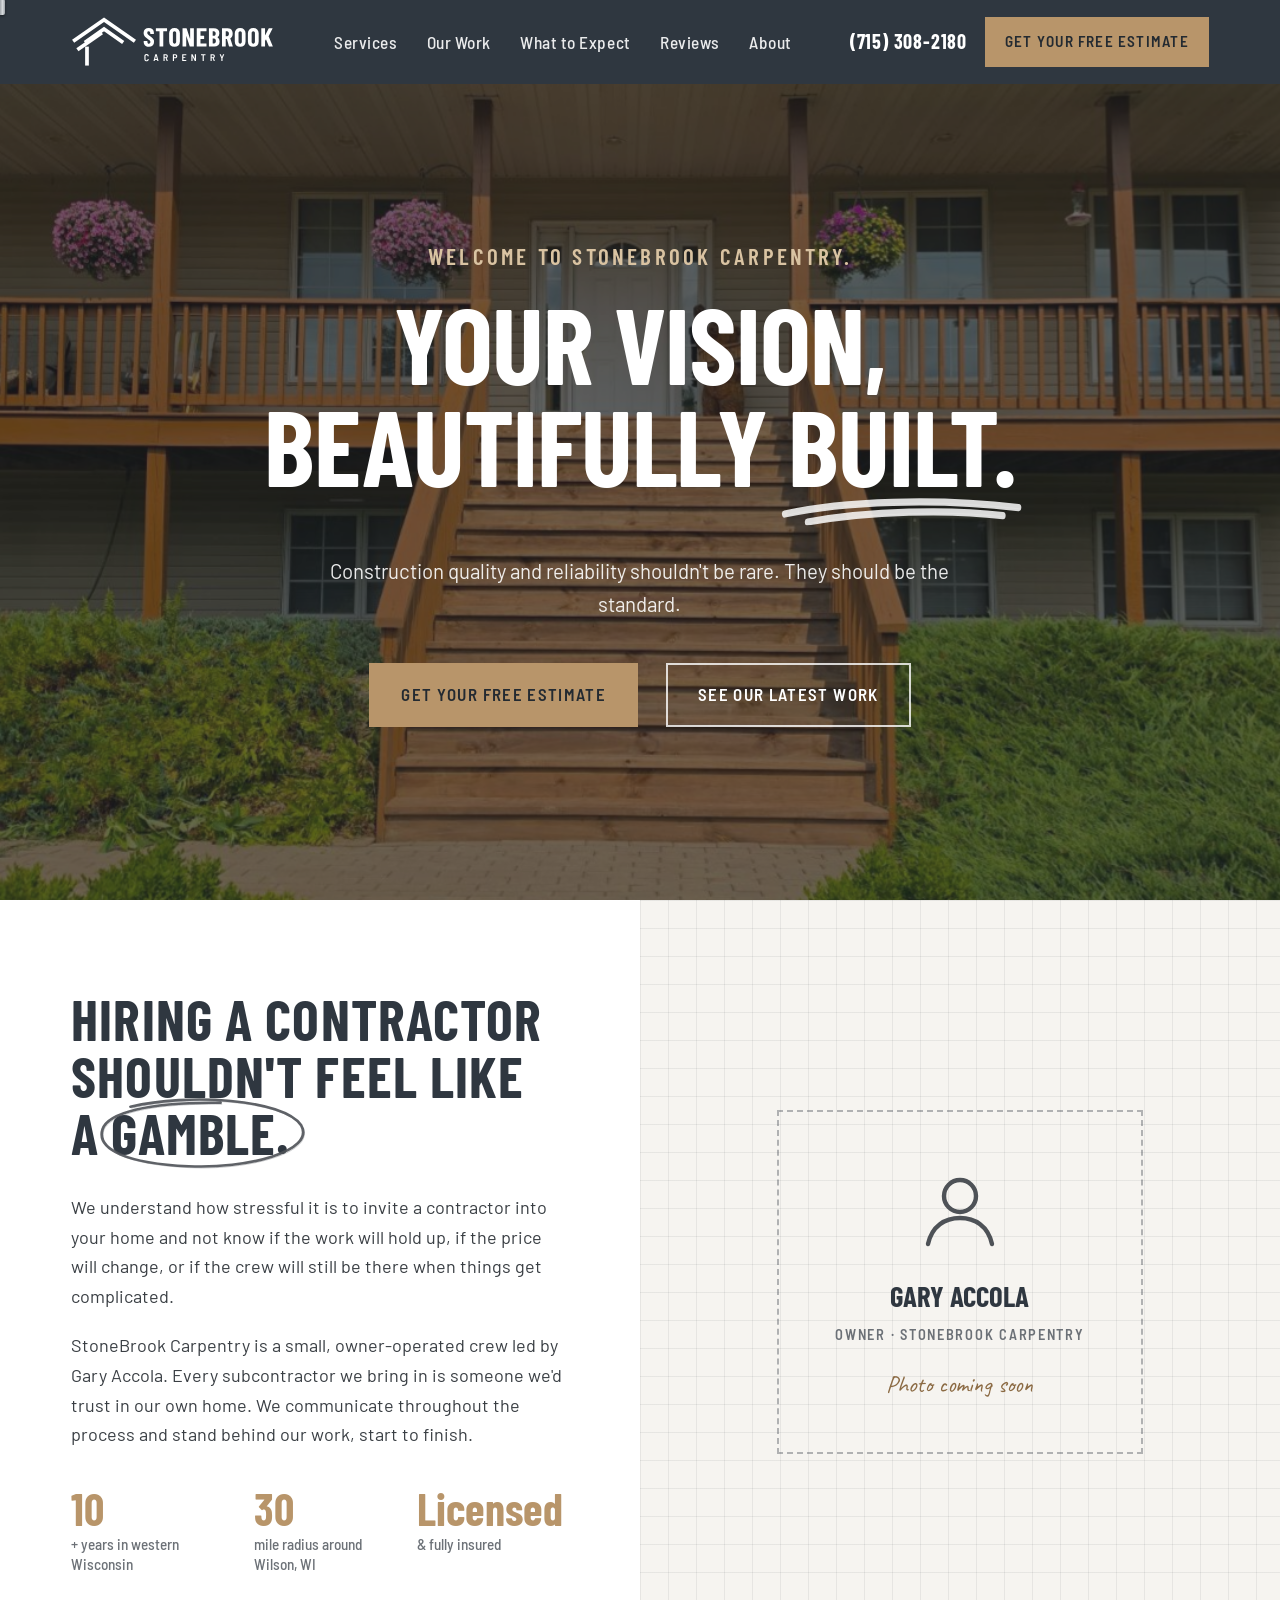
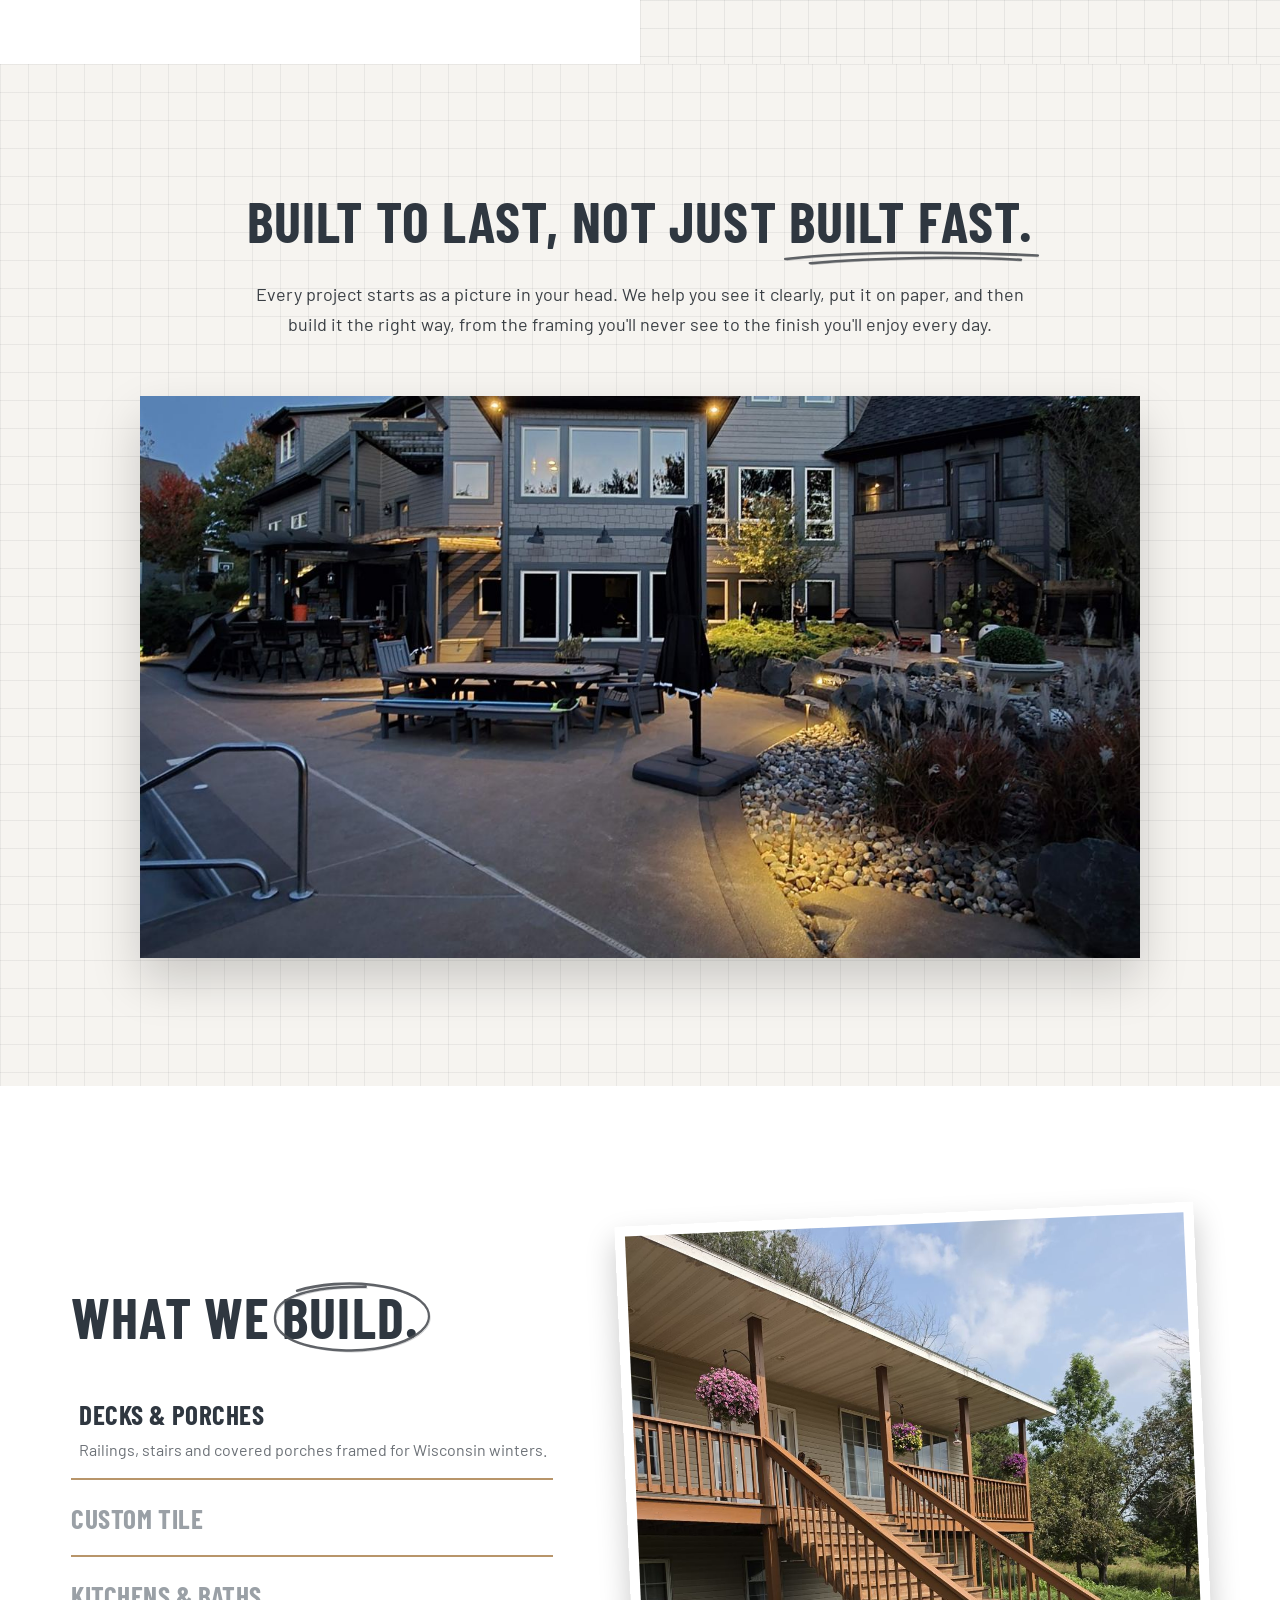
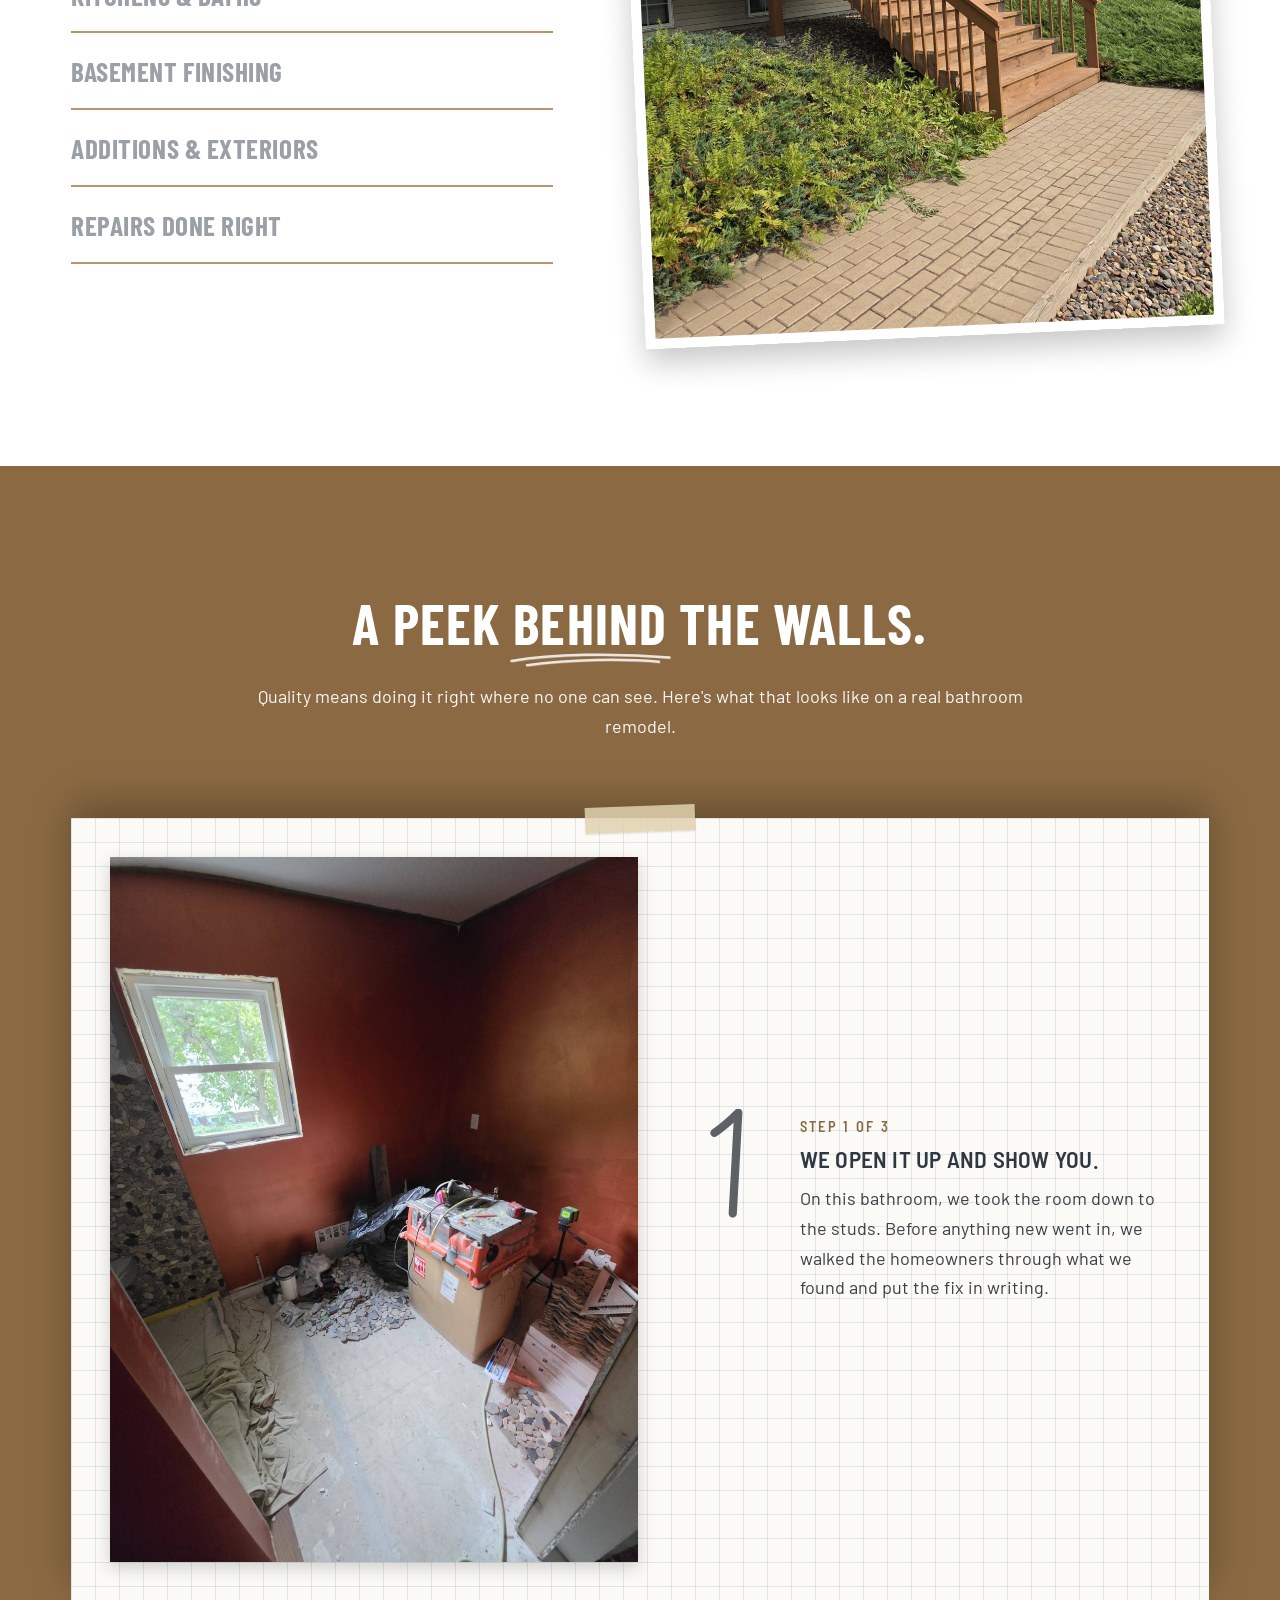
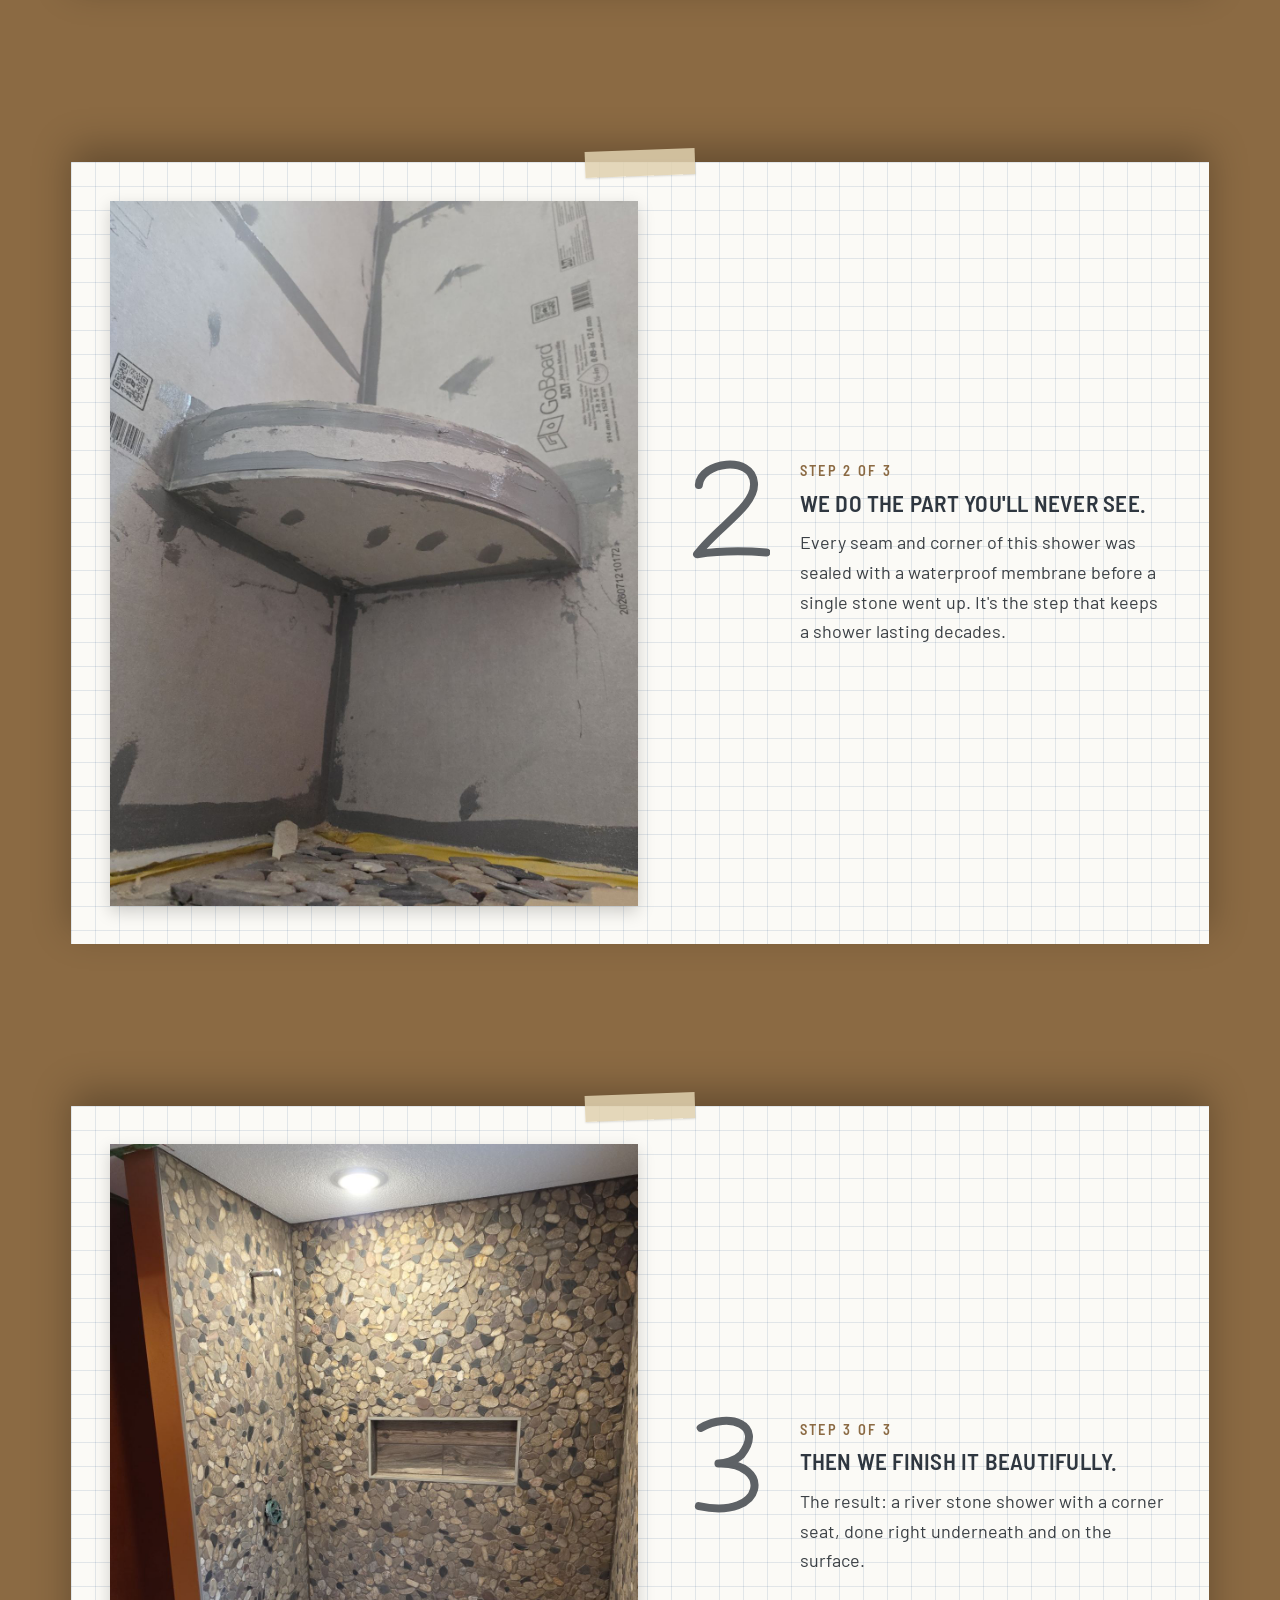
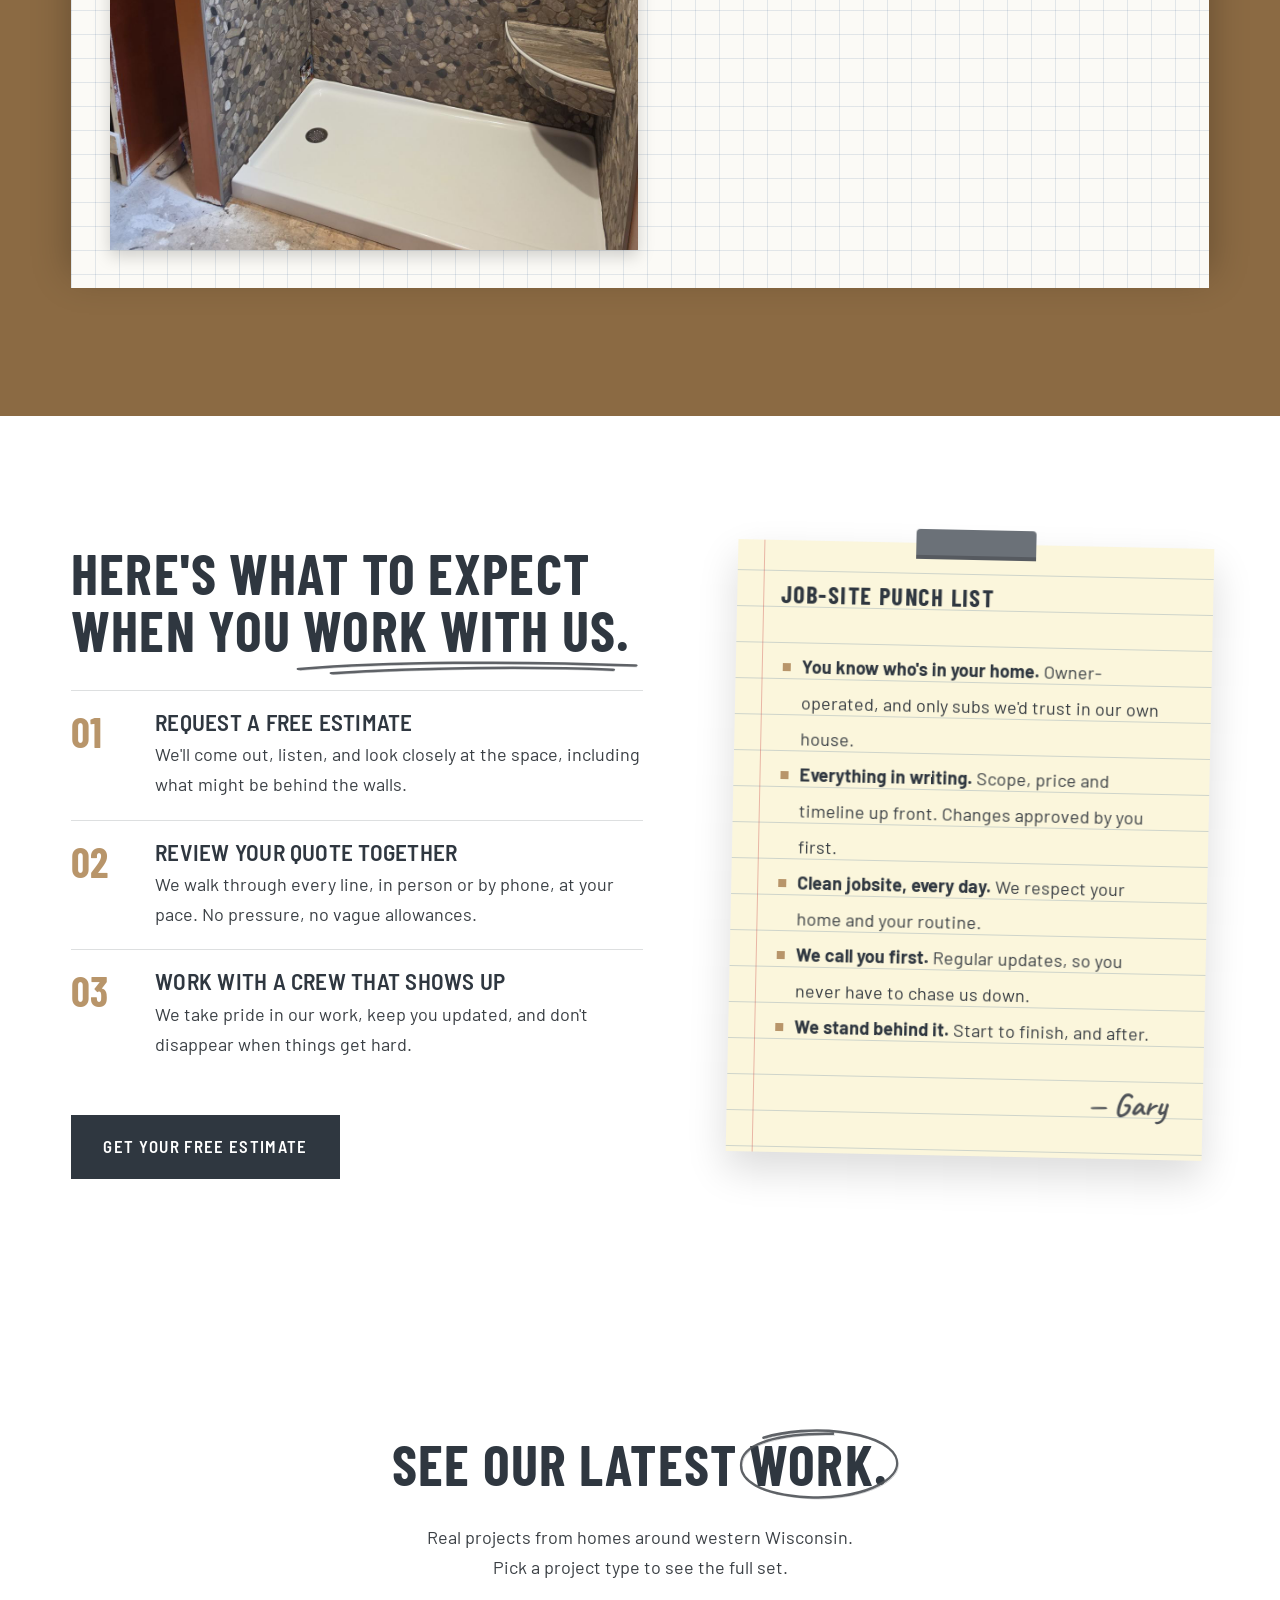
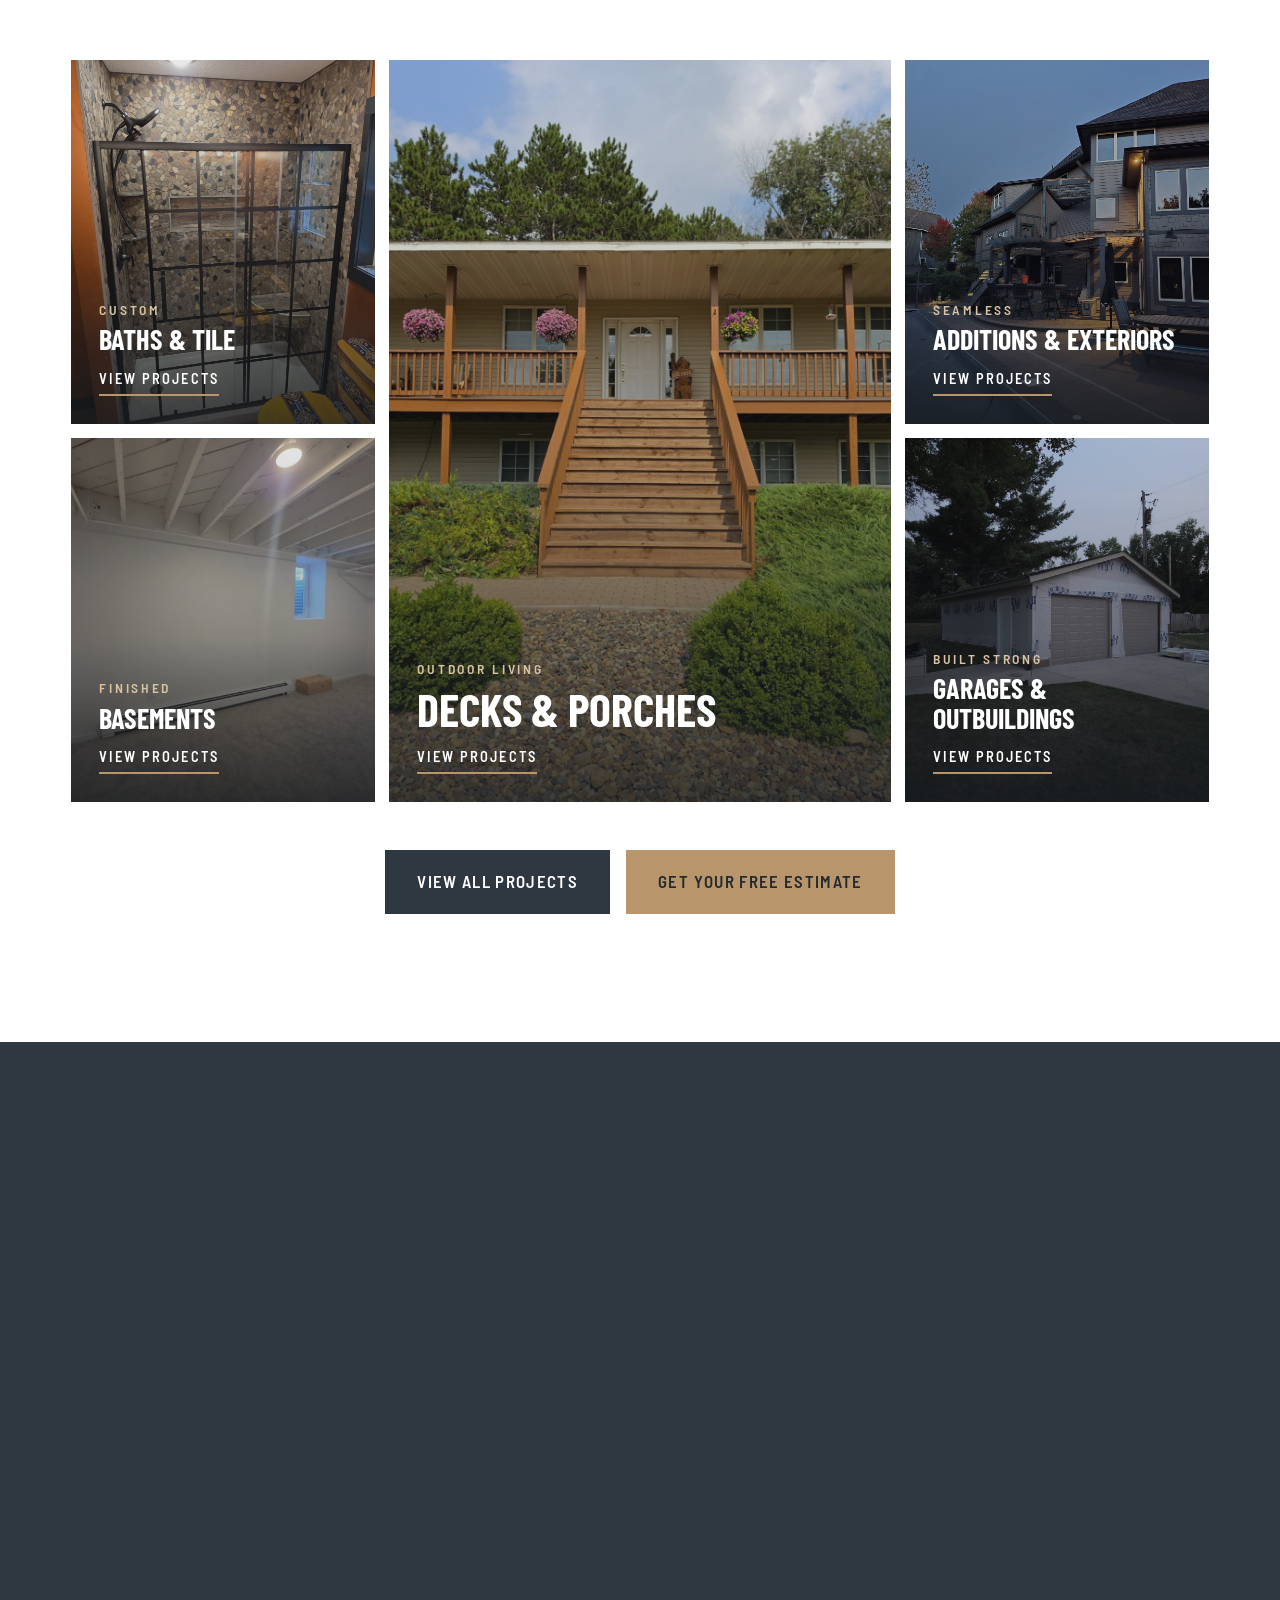
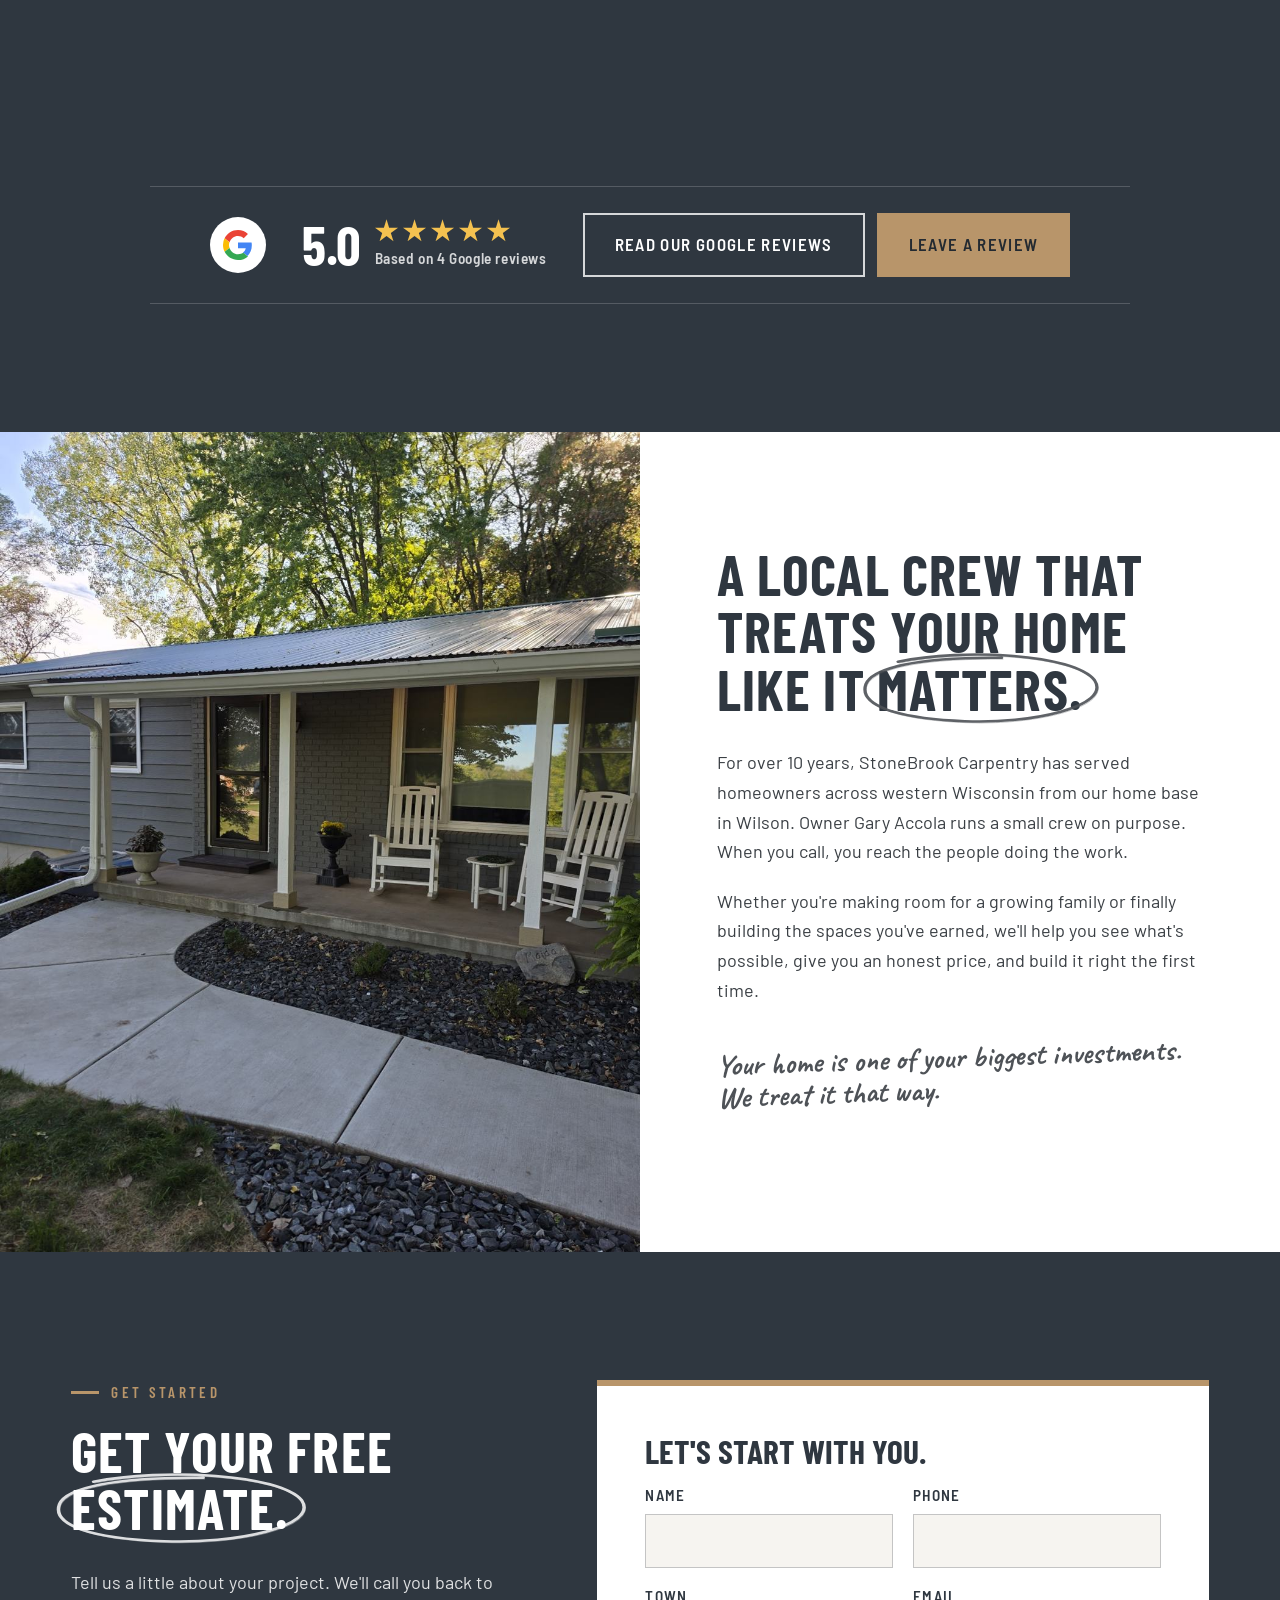
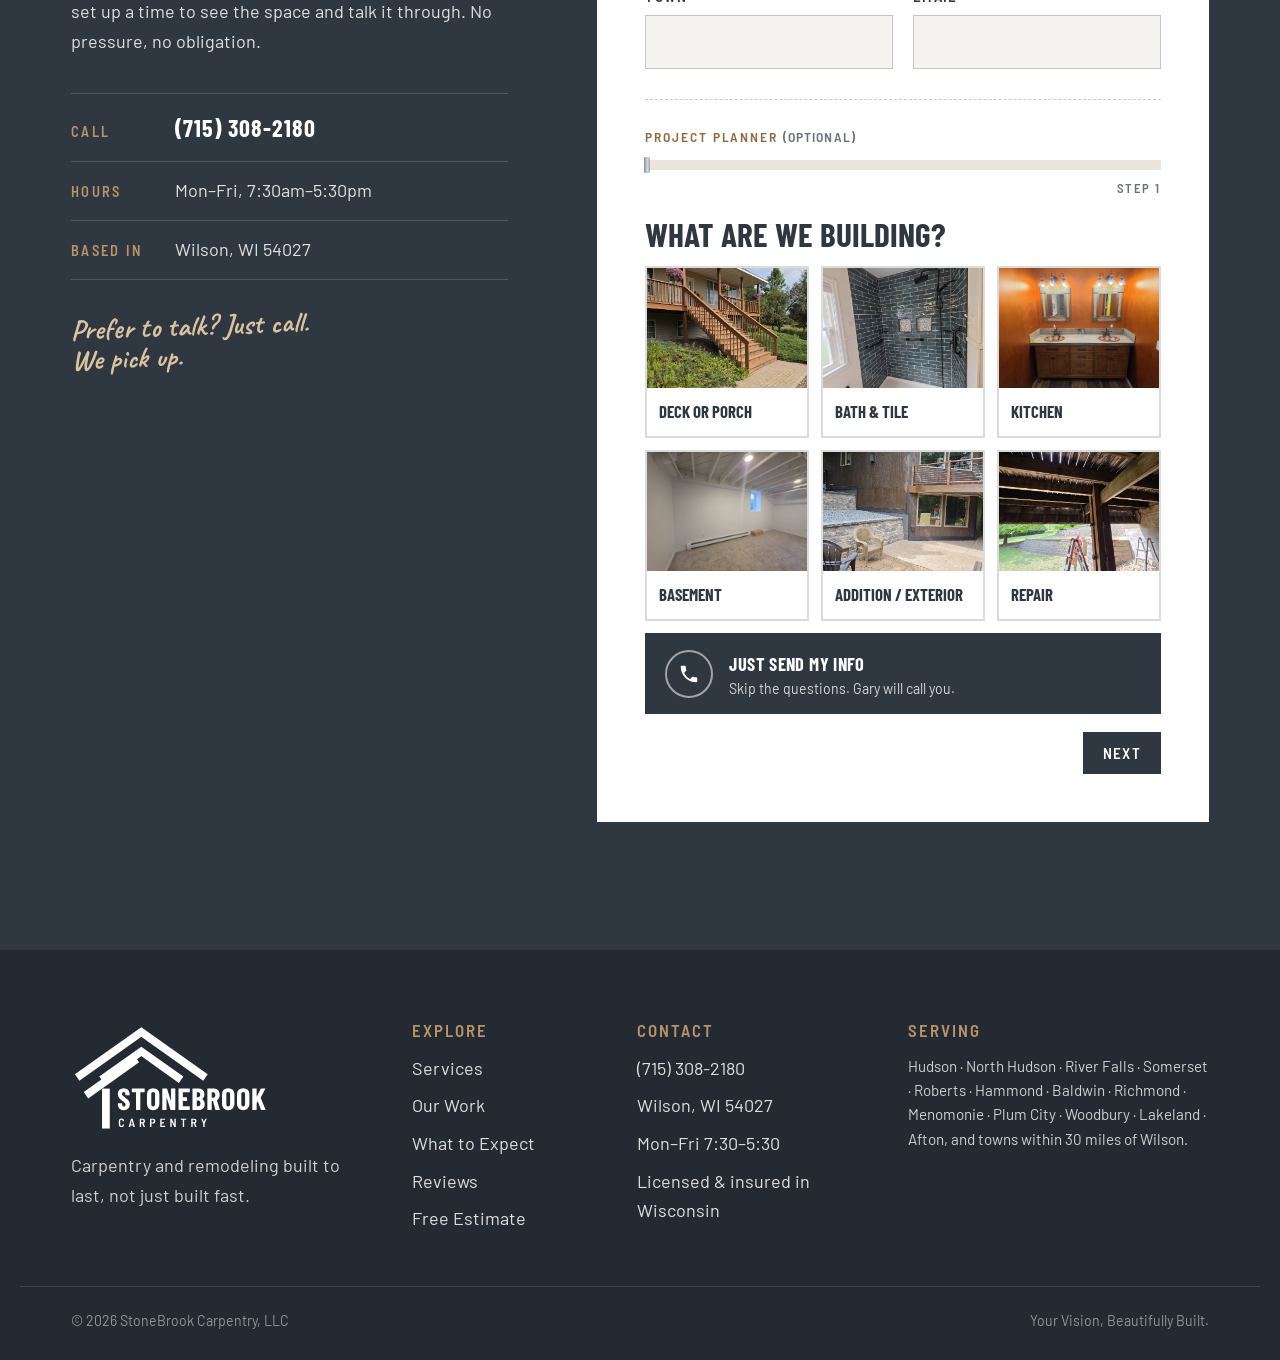
==== index.html @ f2e1a488 "Designed 1200x630 share card matching the hero; shorter share titles and full preview tags Co-Author" ====
<!DOCTYPE html>
<html lang="en">
<head>
<meta charset="UTF-8">
<meta name="viewport" content="width=device-width, initial-scale=1.0">
<title>StoneBrook Carpentry — Carpentry &amp; Remodeling | Wilson &amp; Hudson, WI</title>
<meta name="description" content="StoneBrook Carpentry is a small, owner-operated carpentry and remodeling crew in Wilson, WI, serving Hudson and western Wisconsin for over 10 years. Decks, porches, custom tile, basements, kitchens and baths, built to last, not just built fast.">
<meta property="og:title" content="StoneBrook Carpentry | Decks, Porches &amp; Remodeling">
<meta property="og:description" content="Carpentry and remodeling built to last, not just built fast. Owner-operated, serving western Wisconsin for 10+ years.">
<meta property="og:type" content="website">
<meta property="og:image" content="https://brilliantimpact-media.github.io/stonebrook-carpentry-website/assets/img/share-card.jpg">
<meta property="og:image:width" content="1200">
<meta property="og:image:height" content="630">
<meta property="og:image:alt" content="StoneBrook Carpentry: Your Vision, Beautifully Built.">
<meta property="og:url" content="https://brilliantimpact-media.github.io/stonebrook-carpentry-website/">
<meta name="twitter:card" content="summary_large_image">
<meta name="twitter:title" content="StoneBrook Carpentry | Decks, Porches &amp; Remodeling">
<meta name="twitter:image" content="https://brilliantimpact-media.github.io/stonebrook-carpentry-website/assets/img/share-card.jpg">
<link rel="icon" href="assets/img/logo-mark.svg" type="image/svg+xml">
<link rel="preconnect" href="https://fonts.googleapis.com">
<link rel="preconnect" href="https://fonts.gstatic.com" crossorigin>
<link href="https://fonts.googleapis.com/css2?family=Barlow+Condensed:wght@600;700&family=Barlow+Semi+Condensed:wght@500;600&family=Barlow:ital,wght@0,400;0,500;0,600;1,400&family=Caveat:wght@600;700&display=swap" rel="stylesheet">
<link rel="stylesheet" href="assets/css/main.css?v=202610152230">
<script>
  // Only hide animated elements when JS is running and motion is wanted.
  if (!matchMedia('(prefers-reduced-motion: reduce)').matches) {
    document.documentElement.classList.add('js');
  }
</script>
<script type="application/ld+json">
{
  "@context": "https://schema.org",
  "@type": "HomeAndConstructionBusiness",
  "name": "StoneBrook Carpentry, LLC",
  "slogan": "Your Vision, Beautifully Built",
  "description": "Carpentry and remodeling built to last, not just built fast. A small, owner-operated crew serving homeowners across western Wisconsin.",
  "founder": { "@type": "Person", "name": "Gary Accola" },
  "telephone": "+1-715-308-2180",
  "address": { "@type": "PostalAddress", "addressLocality": "Wilson", "addressRegion": "WI", "postalCode": "54027", "addressCountry": "US" },
  "areaServed": ["Hudson, WI", "North Hudson, WI", "River Falls, WI", "Somerset, WI", "Roberts, WI", "Hammond, WI", "Baldwin, WI", "Richmond, WI", "Menomonie, WI", "Plum City, WI", "Lakeland, MN", "Afton, MN", "Woodbury, MN"],
  "openingHoursSpecification": [
    { "@type": "OpeningHoursSpecification", "dayOfWeek": ["Monday","Tuesday","Wednesday","Thursday","Friday"], "opens": "07:30", "closes": "17:30" }
  ],
  "image": "assets/img/hero-porch-front.jpg"
}
</script>
</head>
<body>

<a class="skip" href="#main">Skip to content</a>

<!-- Tape-measure scroll progress: the blade pulls out across the top as you scroll -->
<div class="tape" aria-hidden="true"><div class="tape-blade"><span class="tape-hook"></span></div></div>

<!-- Reusable pencil marks. Paths use pathLength="1" so the draw-on animation works at any size. -->
<svg width="0" height="0" style="position:absolute" aria-hidden="true">
  <defs>
    <symbol id="p-circle" viewBox="0 0 200 80" preserveAspectRatio="none">
      <path pathLength="1" d="M34 13 C 88 -1, 176 5, 193 32 C 207 59, 141 77, 88 74 C 31 71, 2 57, 8 36 C 13 20, 48 8, 118 9"/>
    </symbol>
    <symbol id="p-underline" viewBox="0 0 200 20" preserveAspectRatio="none">
      <path pathLength="1" d="M3 13 C 52 5, 128 3, 197 9 M22 18 C 74 11, 140 10, 184 14"/>
    </symbol>
    <symbol id="p-one" viewBox="0 0 70 120"><path pathLength="1" d="M18 26 C 30 18, 38 10, 44 4 C 42 40, 40 80, 38 114"/></symbol>
    <symbol id="p-two" viewBox="0 0 90 120"><path pathLength="1" d="M10 34 C 12 8, 70 0, 72 32 C 74 58, 30 82, 8 112 C 34 108, 60 108, 86 110"/></symbol>
    <symbol id="p-three" viewBox="0 0 90 120"><path pathLength="1" d="M12 16 C 44 -2, 84 12, 58 46 C 50 54, 38 56, 32 56 C 92 54, 86 120, 10 104"/></symbol>
  </defs>
</svg>

<!-- ============ HEADER ============ -->
<header class="site-header" id="top">
  <div class="wrap header-inner">
    <a class="brand" href="./" aria-label="StoneBrook Carpentry home">
      <img src="assets/img/logo-horizontal-white.svg" alt="StoneBrook Carpentry" width="226" height="56">
    </a>
    <nav class="nav" aria-label="Main">
      <a href="#services">Services</a>
      <a href="#work">Our Work</a>
      <a href="#process">What to Expect</a>
      <a href="#reviews">Reviews</a>
      <a href="#about">About</a>
    </nav>
    <div class="header-cta">
      <a class="header-phone" href="tel:+17153082180">(715) 308-2180</a>
      <a class="btn btn-tan btn-sm" href="#estimate">Get Your Free Estimate</a>
      <button class="menu-toggle" aria-expanded="false" aria-controls="mobile-nav" aria-label="Open menu"><span></span><span></span></button>
    </div>
  </div>

  <nav class="mobile-nav" id="mobile-nav" aria-label="Mobile">
    <a href="#services">Services</a>
    <a href="#work">Our Work</a>
    <a href="#process">What to Expect</a>
    <a href="#reviews">Reviews</a>
    <a href="#about">About</a>
    <a href="#estimate">Get Your Free Estimate</a>
    <a href="tel:+17153082180">Call (715) 308-2180</a>
  </nav>
</header>

<main id="main">

<!-- ============ HERO ============ -->
<section class="hero">
  <img class="hero-bg" src="assets/img/hero-porch-front.jpg" srcset="assets/img/hero-porch-front-900.jpg 675w, assets/img/hero-porch-front.jpg 1125w" sizes="100vw" alt="" fetchpriority="high">
  <div class="hero-inner">
    <p class="hero-welcome rise" style="--d:.1s">Welcome to StoneBrook Carpentry.</p>
    <h1>
      <span class="rise" style="--d:.25s">Your Vision,</span>
      <span class="rise" style="--d:.4s">Beautifully <span class="pmark">Built.<svg class="pencil p-under"><use href="#p-underline"/></svg></span></span>
    </h1>
    <p class="hero-sub rise" style="--d:.55s">Construction quality and reliability shouldn't be rare. They should be the standard.</p>
    <div class="hero-actions rise" style="--d:.7s">
      <a class="btn btn-tan" href="#estimate">Get Your Free Estimate</a>
      <a class="btn btn-ghost" href="#work">See Our Latest Work</a>
    </div>
  </div>
</section>

<!-- ============ PROMISE ============ -->
<section class="split" id="promise">
  <div class="split-copy" data-reveal>
    <h2>Hiring a contractor shouldn't feel like a <span class="pmark">gamble.<svg class="pencil p-circle"><use href="#p-circle"/></svg></span></h2>
    <p>We understand how stressful it is to invite a contractor into your home and not know if the work will hold up, if the price will change, or if the crew will still be there when things get complicated.</p>
    <p>StoneBrook Carpentry is a small, owner-operated crew led by Gary Accola. Every subcontractor we bring in is someone we'd trust in our own home. We communicate throughout the process and stand behind our work, start to finish.</p>
    <ul class="stats">
      <li><strong data-count="10">0</strong><span>+ years in western Wisconsin</span></li>
      <li><strong data-count="30">0</strong><span>mile radius around Wilson, WI</span></li>
      <li><strong>Licensed</strong><span>&amp; fully insured</span></li>
    </ul>
  </div>
  <!-- PLACEHOLDER: swap in a photo of Gary once he sends one (replace the div with an <img>) -->
  <figure class="split-media wipe photo-ph" data-reveal>
    <div class="ph-frame" role="img" aria-label="Photo of Gary Accola, owner, coming soon">
      <svg class="ph-icon" viewBox="0 0 48 48" aria-hidden="true"><circle cx="24" cy="18" r="8"/><path d="M8 42c2-9 8.5-13 16-13s14 4 16 13"/></svg>
      <p class="ph-name">Gary Accola</p>
      <p class="ph-role">Owner &middot; StoneBrook Carpentry</p>
      <p class="ph-note">Photo coming soon</p>
    </div>
  </figure>
</section>

<!-- ============ BUILT TO LAST ============ -->
<section class="vision grid-paper">
  <div class="wrap">
    <header class="center-head" data-reveal>
      <h2>Built to last, not just <span class="pmark">built fast.<svg class="pencil p-under"><use href="#p-underline"/></svg></span></h2>
      <p>Every project starts as a picture in your head. We help you see it clearly, put it on paper, and then build it the right way, from the framing you'll never see to the finish you'll enjoy every day.</p>
    </header>
    <figure class="vision-photo" data-reveal>
      <span class="arrow arrow-loop arrow-vision" data-reveal aria-hidden="true"></span>
      <img src="assets/img/backyard-dusk.jpg" alt="Finished backyard with deck, pergola and patio lit at dusk" loading="lazy">
    </figure>
  </div>
</section>

<!-- ============ SERVICES ============ -->
<section class="services" id="services">
  <div class="wrap services-grid">
    <div class="svc-list" data-reveal>
      <h2>What we <span class="pmark">build.<svg class="pencil p-circle"><use href="#p-circle"/></svg></span></h2>
      <span class="arrow arrow-curve arrow-svc" data-reveal aria-hidden="true"></span>
      <ul>
        <li><button class="svc active" data-img="assets/img/porch-stairs-side.jpg" data-alt="Cedar porch stairs and railings"><strong>Decks &amp; Porches</strong><span>Railings, stairs and covered porches framed for Wisconsin winters.</span></button></li>
        <li><button class="svc" data-img="assets/img/shower-blue-tile.jpg" data-alt="Custom tiled walk-in shower"><strong>Custom Tile</strong><span>Showers, floors and backsplashes, waterproofed before a single tile goes up.</span></button></li>
        <li><button class="svc" data-img="assets/img/vanity-wide.jpg" data-alt="Double vanity bathroom remodel"><strong>Kitchens &amp; Baths</strong><span>Vanities, cabinets, flooring and full remodels, finished cleanly.</span></button></li>
        <li><button class="svc" data-img="assets/img/basement.jpg" data-alt="Finished basement room"><strong>Basement Finishing</strong><span>Unused square footage turned into rooms your family actually uses.</span></button></li>
        <li><button class="svc" data-img="assets/img/patio-exterior.jpg" data-alt="Finished home exterior with balcony railing and stone patio"><strong>Additions &amp; Exteriors</strong><span>Additions, siding, trim and roofing tied in seamlessly with the house.</span></button></li>
        <li><button class="svc" data-img="assets/img/deck-structure.jpg" data-alt="Heavy timber deck framing"><strong>Repairs Done Right</strong><span>Rotted framing, sagging floors and failing decks fixed properly, not covered up.</span></button></li>
      </ul>
    </div>
    <figure class="svc-media" data-reveal>
      <img class="svc-img" src="assets/img/porch-stairs-side.jpg" alt="Cedar porch stairs and railings">
    </figure>
  </div>
</section>

<!-- ============ BEHIND THE WALLS (stacking cards: each step slides up over the last) ============ -->
<section class="band-tan behind">
  <div class="wrap">
    <header class="center-head" data-reveal>
      <span class="arrow arrow-loop arrow-behind" data-reveal aria-hidden="true"></span>
      <h2>A peek <span class="pmark">behind<svg class="pencil p-under"><use href="#p-underline"/></svg></span> the walls.</h2>
      <p>Quality means doing it right where no one can see. Here's what that looks like on a real bathroom remodel.</p>
    </header>

    <ol class="stack">
      <li class="stack-card">
        <figure><img src="assets/img/bath-gutted.jpg" alt="Bathroom taken down to the studs before the remodel" loading="lazy"></figure>
        <div class="stack-text">
          <svg class="pencil numeral"><use href="#p-one"/></svg>
          <p class="stack-step">Step 1 of 3</p>
          <h3>We open it up and show you.</h3>
          <p>On this bathroom, we took the room down to the studs. Before anything new went in, we walked the homeowners through what we found and put the fix in writing.</p>
        </div>
      </li>
      <li class="stack-card">
        <figure><img src="assets/img/behind-waterproofing.jpg" alt="Shower walls covered in waterproofing membrane before tile" loading="lazy"></figure>
        <div class="stack-text">
          <svg class="pencil numeral"><use href="#p-two"/></svg>
          <p class="stack-step">Step 2 of 3</p>
          <h3>We do the part you'll never see.</h3>
          <p>Every seam and corner of this shower was sealed with a waterproof membrane before a single stone went up. It's the step that keeps a shower lasting decades.</p>
        </div>
      </li>
      <li class="stack-card">
        <figure><img src="assets/img/shower-river-stone.jpg" alt="Finished river stone tile shower with niche and corner seat" loading="lazy"></figure>
        <div class="stack-text">
          <svg class="pencil numeral"><use href="#p-three"/></svg>
          <p class="stack-step">Step 3 of 3</p>
          <h3>Then we finish it beautifully.</h3>
          <p>The result: a river stone shower with a corner seat, done right underneath and on the surface.</p>
        </div>
      </li>
    </ol>
  </div>
</section>

<!-- ============ PROCESS / PUNCH LIST ============ -->
<section class="process" id="process">
  <div class="wrap process-grid">
    <div class="process-copy" data-reveal>
      <h2>Here's what to expect when you <span class="pmark">work with us.<svg class="pencil p-under"><use href="#p-underline"/></svg></span></h2>
      <ol class="steps">
        <li><span>01</span><div><h3>Request a free estimate</h3><p>We'll come out, listen, and look closely at the space, including what might be behind the walls.</p></div></li>
        <li><span>02</span><div><h3>Review your quote together</h3><p>We walk through every line, in person or by phone, at your pace. No pressure, no vague allowances.</p></div></li>
        <li><span>03</span><div><h3>Work with a crew that shows up</h3><p>We take pride in our work, keep you updated, and don't disappear when things get hard.</p></div></li>
      </ol>
      <a class="btn btn-slate" href="#estimate">Get Your Free Estimate</a>
    </div>

    <div class="punch" data-reveal>
      <p class="punch-title">Job-site punch list</p>
      <ul>
        <li><strong>You know who's in your home.</strong> Owner-operated, and only subs we'd trust in our own house.</li>
        <li><strong>Everything in writing.</strong> Scope, price and timeline up front. Changes approved by you first.</li>
        <li><strong>Clean jobsite, every day.</strong> We respect your home and your routine.</li>
        <li><strong>We call you first.</strong> Regular updates, so you never have to chase us down.</li>
        <li><strong>We stand behind it.</strong> Start to finish, and after.</li>
      </ul>
      <p class="hand punch-sign">— Gary</p>
    </div>
  </div>
</section>

<!-- ============ OUR WORK (tiles link into the Projects page) ============ -->
<section class="work-sec" id="work">
  <div class="wrap">
    <header class="center-head" data-reveal>
      <h2>See our latest <span class="pmark">work.<svg class="pencil p-circle"><use href="#p-circle"/></svg></span></h2>
      <p>Real projects from homes around western Wisconsin.<br>Pick a project type to see the full set.</p>
    </header>
    <div class="mosaic" data-reveal>
      <a class="mtile m-l1" href="projects.html#baths-tile">
        <img src="assets/img/shower-glass.jpg" alt="River stone tile shower with black grid glass door" loading="lazy">
        <span class="m-text"><span class="m-eyebrow">Custom</span><strong>Baths &amp; Tile</strong><span class="m-link">View projects</span></span>
      </a>
      <a class="mtile m-l2" href="projects.html#basements">
        <img src="assets/img/basement.jpg" alt="Finished basement room" loading="lazy">
        <span class="m-text"><span class="m-eyebrow">Finished</span><strong>Basements</strong><span class="m-link">View projects</span></span>
      </a>
      <a class="mtile m-center" href="projects.html#decks-porches">
        <img src="assets/img/porch-front.jpg" alt="Covered front porch with wide cedar stairs" loading="lazy">
        <span class="m-text"><span class="m-eyebrow">Outdoor Living</span><strong>Decks &amp; Porches</strong><span class="m-link">View projects</span></span>
      </a>
      <a class="mtile m-r1" href="projects.html#additions-exteriors">
        <img src="assets/img/patio-dusk.jpg" alt="Backyard patio and home exterior at dusk" loading="lazy">
        <span class="m-text"><span class="m-eyebrow">Seamless</span><strong>Additions &amp; Exteriors</strong><span class="m-link">View projects</span></span>
      </a>
      <a class="mtile m-r2" href="projects.html#garages-outbuildings">
        <img src="assets/img/garage-white.jpg" alt="New two-stall garage" loading="lazy">
        <span class="m-text"><span class="m-eyebrow">Built Strong</span><strong>Garages &amp; Outbuildings</strong><span class="m-link">View projects</span></span>
      </a>
    </div>
    <p class="work-ctas" data-reveal><a class="btn btn-slate" href="projects.html">View All Projects</a><a class="btn btn-tan" href="#estimate">Get Your Free Estimate</a></p>
  </div>
</section>

<!-- ============ REVIEWS ============ -->
<section class="band-slate reviews" id="reviews" aria-labelledby="reviews-title">
  <div class="wrap">
    <header class="center-head" data-reveal>
      <h2 id="reviews-title">Homeowners who've been <span class="pmark">through it.<svg class="pencil p-under"><use href="#p-underline"/></svg></span></h2>
    </header>
    <div class="review-grid">
      <figure class="review notepad" data-reveal>
        <span class="quote-mark" aria-hidden="true">“</span>
        <blockquote>StoneBrook installed new covered front porch with cedar ceilings, recessed lights and ceiling fan! We couldn't be happier. I would definitely hire them again.</blockquote>
        <figcaption><strong>Dave M.</strong> Somerset, WI · Covered porch</figcaption>
      </figure>
      <figure class="review notepad" data-reveal>
        <span class="quote-mark" aria-hidden="true">“</span>
        <blockquote>There were twists and turns, but StoneBrook adapted to fit the needs of the project. Customer service was absolutely amazing. The job looks as if it had always been there.</blockquote>
        <figcaption><strong>Wells L.</strong> Hudson, WI · Finished-home wiring</figcaption>
      </figure>
      <figure class="review notepad" data-reveal>
        <span class="quote-mark" aria-hidden="true">“</span>
        <blockquote>Gave me multiple quotes with my different options. Very impressed with professionalism and knowledge. Not the cheapest, but you get what you pay for. Very pleased.</blockquote>
        <figcaption><strong>Todd R.</strong> Menomonie, WI · Deck &amp; porch repair</figcaption>
      </figure>
    </div>
    <!-- Google rating from StoneBrook Carpentry, LLC's Business Profile (5.0 from 4 reviews as of Oct 15, 2026). Update the number as reviews come in. -->
    <div class="g-rating" data-reveal>
      <span class="g-logo" aria-hidden="true"><svg viewBox="0 0 48 48"><path fill="#EA4335" d="M24 9.5c3.5 0 6.6 1.2 9.1 3.6l6.8-6.8C35.8 2.4 30.3 0 24 0 14.6 0 6.6 5.4 2.6 13.3l7.9 6.1C12.4 13.7 17.7 9.5 24 9.5z"/><path fill="#4285F4" d="M46.1 24.5c0-1.6-.1-3.1-.4-4.5H24v9h12.4c-.5 2.9-2.2 5.3-4.6 6.9l7.4 5.7c4.3-4 6.9-9.9 6.9-17.1z"/><path fill="#FBBC05" d="M10.5 28.6A14.6 14.6 0 0 1 9.5 24c0-1.6.3-3.2.8-4.6l-7.9-6.1A24 24 0 0 0 0 24c0 3.9.9 7.5 2.6 10.7l7.9-6.1z"/><path fill="#34A853" d="M24 48c6.5 0 11.9-2.1 15.9-5.8l-7.4-5.7c-2.1 1.4-4.8 2.3-8.5 2.3-6.3 0-11.6-4.2-13.5-10l-7.9 6.1C6.6 42.6 14.6 48 24 48z"/></svg></span>
      <div class="g-score">
        <span class="g-num">5.0</span>
        <span class="g-stars" aria-label="5 out of 5 stars"><i style="--s:0"></i><i style="--s:1"></i><i style="--s:2"></i><i style="--s:3"></i><i style="--s:4"></i></span>
        <span class="g-count">Based on 4 Google reviews</span>
      </div>
      <div class="g-actions">
        <a class="btn btn-ghost" href="https://www.google.com/search?q=StoneBrook+Carpentry,+LLC#lrd=0x87f807442768f6ab:0x76c101ca6e3b87b3,1,,,," target="_blank" rel="noopener">Read Our Google Reviews</a>
        <a class="btn btn-tan" href="https://www.google.com/search?q=StoneBrook+Carpentry,+LLC#lrd=0x87f807442768f6ab:0x76c101ca6e3b87b3,3,,,," target="_blank" rel="noopener">Leave a Review</a>
      </div>
    </div>
  </div>
</section>

<!-- ============ ABOUT ============ -->
<section class="split split-rev" id="about">
  <figure class="split-media wipe" data-reveal>
    <img src="assets/img/porch-ranch.jpg" alt="Covered front porch with rocking chairs on a ranch-style home" loading="lazy">
  </figure>
  <div class="split-copy" data-reveal>
    <h2>A local crew that treats your home like it <span class="pmark">matters.<svg class="pencil p-circle"><use href="#p-circle"/></svg></span></h2>
    <p>For over 10 years, StoneBrook Carpentry has served homeowners across western Wisconsin from our home base in Wilson. Owner Gary Accola runs a small crew on purpose. When you call, you reach the people doing the work.</p>
    <p>Whether you're making room for a growing family or finally building the spaces you've earned, we'll help you see what's possible, give you an honest price, and build it right the first time.</p>
    <p class="hand about-note">Your home is one of your biggest investments. We treat it that way.</p>
  </div>
</section>

<!-- ============ ESTIMATE ============ -->
<section class="estimate" id="estimate">
  <div class="wrap estimate-grid">
    <div class="estimate-copy" data-reveal>
      <p class="kicker">Get Started</p>
      <h2>Get your free <span class="pmark">estimate.<svg class="pencil p-circle"><use href="#p-circle"/></svg></span></h2>
      <p>Tell us a little about your project. We'll call you back to set up a time to see the space and talk it through. No pressure, no obligation.</p>
      <div class="contact-lines">
        <p><span class="label">Call</span><a href="tel:+17153082180">(715) 308-2180</a></p>
        <p><span class="label">Hours</span>Mon–Fri, 7:30am–5:30pm</p>
        <p><span class="label">Based in</span>Wilson, WI 54027</p>
      </div>
      <p class="hand estimate-note">Prefer to talk? Just call.<br>We pick up.</p>
      <span class="arrow arrow-straight arrow-est" data-reveal aria-hidden="true"></span>
    </div>

    <!-- Estimate form: contact details first, then the Project Planner. Follow-up questions are
         tailored to the chosen project (built in main.js); every question has an "Other" option. -->
    <form class="estimate-form planner" data-reveal novalidate>
      <fieldset class="contact-block">
        <legend>Let's start with you.</legend>
        <div class="field-row">
          <label>Name<input type="text" name="name" autocomplete="name" required></label>
          <label>Phone<input type="tel" name="phone" autocomplete="tel" required></label>
        </div>
        <div class="field-row">
          <label>Town<input type="text" name="town" autocomplete="address-level2"></label>
          <label>Email<input type="email" name="email" autocomplete="email"></label>
        </div>
      </fieldset>

      <div class="planner-block">
        <p class="planner-kicker">Project planner <span>(optional)</span></p>
        <div class="meter" aria-hidden="true"><div class="meter-blade"></div></div>
        <p class="meter-label" aria-live="polite">Step 1</p>

      <fieldset class="q" data-key="type" data-single data-label="Project">
        <legend>What are we building?</legend>
        <div class="opts opts-photo">
          <button type="button" class="opt" data-v="Deck or porch"><img src="assets/img/porch-stairs-side.jpg" alt=""><strong>Deck or Porch</strong></button>
          <button type="button" class="opt" data-v="Bathroom or tile"><img src="assets/img/shower-blue-tile.jpg" alt=""><strong>Bath &amp; Tile</strong></button>
          <button type="button" class="opt" data-v="Kitchen"><img src="assets/img/vanity-wide.jpg" alt=""><strong>Kitchen</strong></button>
          <button type="button" class="opt" data-v="Basement"><img src="assets/img/basement.jpg" alt=""><strong>Basement</strong></button>
          <button type="button" class="opt" data-v="Addition or exterior"><img src="assets/img/patio-exterior.jpg" alt=""><strong>Addition / Exterior</strong></button>
          <button type="button" class="opt" data-v="Repair"><img src="assets/img/deck-structure.jpg" alt=""><strong>Repair</strong></button>
          <button type="submit" class="opt-send send-now"><span class="send-art" aria-hidden="true"><svg viewBox="0 0 24 24"><path d="M6.6 10.8a15.1 15.1 0 0 0 6.6 6.6l2.2-2.2a1 1 0 0 1 1-.25 11.4 11.4 0 0 0 3.6.57 1 1 0 0 1 1 1V20a1 1 0 0 1-1 1A17 17 0 0 1 3 4a1 1 0 0 1 1-1h3.5a1 1 0 0 1 1 1c0 1.25.2 2.45.57 3.57a1 1 0 0 1-.25 1z"/></svg></span><strong>Just send my info</strong><span class="send-sub">Skip the questions. Gary will call you.</span></button>
        </div>
      </fieldset>

      <fieldset class="q q-final" data-key="final">
        <legend>Here's your project plan.</legend>
        <div class="plan">
          <dl class="plan-list"></dl>
          <div>
            <p class="plan-head">What to expect</p>
            <ul class="plan-expect"></ul>
          </div>
        </div>
        <label class="final-note"><span class="final-label">Anything else we should know?</span><textarea name="message" rows="3"></textarea></label>
        <input type="hidden" name="project_plan">
        <button class="btn btn-tan send-plan" type="submit">Send My Info &amp; Project Plan</button>
      </fieldset>

        <div class="planner-nav">
          <button type="button" class="link-btn p-back" disabled>Back</button>
          <button type="button" class="btn btn-slate btn-sm p-next">Next</button>
        </div>
      </div>
      <p class="form-note" role="status" aria-live="polite"></p>
    </form>
  </div>
</section>

</main>

<!-- ============ FOOTER ============ -->
<footer class="site-footer">
  <div class="wrap footer-grid">
    <div class="footer-brand">
      <a class="brand-top" href="./" aria-label="Back to top of the StoneBrook Carpentry homepage"><img src="assets/img/logo-stacked-white.svg" alt="StoneBrook Carpentry" width="200" height="110"></a>
      <p>Carpentry and remodeling built to last, not just built fast.</p>
    </div>
    <nav class="footer-col" aria-label="Footer">
      <h4>Explore</h4>
      <a href="#services">Services</a>
      <a href="#work">Our Work</a>
      <a href="#process">What to Expect</a>
      <a href="#reviews">Reviews</a>
      <a href="#estimate">Free Estimate</a>
    </nav>
    <div class="footer-col">
      <h4>Contact</h4>
      <a href="tel:+17153082180">(715) 308-2180</a>
      <span>Wilson, WI 54027</span>
      <span>Mon–Fri 7:30–5:30</span>
      <span>Licensed &amp; insured in Wisconsin</span>
    </div>
    <div class="footer-col">
      <h4>Serving</h4>
      <p>Hudson · North Hudson · River Falls · Somerset · Roberts · Hammond · Baldwin · Richmond · Menomonie · Plum City · Woodbury · Lakeland · Afton, and towns within 30 miles of Wilson.</p>
    </div>
  </div>
  <div class="wrap footer-base">
    <p>© <span data-year>2026</span> StoneBrook Carpentry, LLC</p>
    <p>Your Vision, Beautifully Built.</p>
  </div>
</footer>


<!-- Phone-only call / estimate bar -->
<nav class="m-bar" aria-label="Quick contact"><a href="tel:+17153082180"><svg viewBox="0 0 24 24" aria-hidden="true"><path d="M6.6 10.8a15.1 15.1 0 0 0 6.6 6.6l2.2-2.2a1 1 0 0 1 1-.25 11.4 11.4 0 0 0 3.6.57 1 1 0 0 1 1 1V20a1 1 0 0 1-1 1A17 17 0 0 1 3 4a1 1 0 0 1 1-1h3.5a1 1 0 0 1 1 1c0 1.25.2 2.45.57 3.57a1 1 0 0 1-.25 1z"/></svg>Call</a><a href="#estimate">Free Estimate</a></nav>
<script src="assets/js/main.js?v=202610152200"></script>
</body>
</html>
---- assets/css/main.css ----
/* StoneBrook Carpentry — main stylesheet
   Layout & styling modeled on A Carpenter's Son (split rows, centered heads,
   tan story band with stacking cards, project gallery), set in EBCO's type (Barlow Condensed / Barlow),
   with graphite pencil marks drawn on like a contractor marked up the page. */

:root {
  --slate: #2F3740;       /* primary: nav, headings, buttons */
  --slate-dark: #232A31;
  --tan: #B8956A;         /* accent band & buttons */
  --tan-light: #D9C3A2;
  --tan-deep: #8B6A43;    /* story band: white text stays readable (4.7:1) */
  --white: #FFFFFF;
  --paper: #F6F4F0;
  --text: #3A3F44;
  --muted: #6C7177;
  --graphite: #4E5257;    /* pencil on light backgrounds */
  --chalk: rgba(255,255,255,.92); /* pencil on dark/tan backgrounds */
  --line: rgba(47,55,64,.16);

  --display: "Barlow Condensed", "Arial Narrow", sans-serif;   /* EBCO headings */
  --semi: "Barlow Semi Condensed", "Arial Narrow", sans-serif; /* EBCO sub-heads & buttons */
  --sans: "Barlow", "Helvetica Neue", Arial, sans-serif;       /* EBCO body */
  --hand: "Caveat", "Bradley Hand", cursive;

  --wrap: 1240px;
  --gutter: clamp(20px, 4vw, 56px);
  --section: clamp(80px, 10vw, 140px);
  --header-h: 84px;
}

*, *::before, *::after { box-sizing: border-box; }
html { scroll-behavior: smooth; scroll-padding-top: var(--header-h); }
body { margin: 0; background: var(--white); color: var(--text); font-family: var(--sans); font-size: 18px; line-height: 1.65; -webkit-font-smoothing: antialiased; }
img { display: block; max-width: 100%; height: auto; }
a { color: inherit; }
p { margin: 0 0 1.1em; }

h1, h2, h3, h4 { font-family: var(--display); font-weight: 700; text-transform: uppercase; line-height: 1.02; margin: 0 0 .55em; color: var(--slate); letter-spacing: .02em; }
h1 { font-size: clamp(3.1rem, 8.4vw, 7.2rem); letter-spacing: -.01em; line-height: .95; }
h2 { font-size: clamp(2.2rem, 4.4vw, 3.6rem); }
h3 { font-family: var(--semi); font-weight: 600; font-size: 1.45rem; letter-spacing: .01em; }
h4 { font-family: var(--semi); font-weight: 600; font-size: 1.05rem; letter-spacing: .12em; }

.skip { position: absolute; left: -9999px; top: 8px; background: var(--slate); color: #fff; padding: 10px 16px; z-index: 200; }
.skip:focus { left: 8px; }
.wrap { max-width: var(--wrap); margin: 0 auto; padding: 0 var(--gutter); }
.hand { font-family: var(--hand); font-weight: 700; color: var(--graphite); line-height: 1.05; text-transform: none; letter-spacing: 0; }
:focus-visible { outline: 3px solid var(--tan); outline-offset: 3px; }

/* ---------- Tape-measure scroll progress ---------- */
/* Fixed across the very top of the screen; the blade pulls out as you scroll, silver hook on the end. */
.tape { position: fixed; top: 0; left: 0; right: 0; height: 12px; z-index: 120; pointer-events: none; }
.tape-blade {
  position: absolute; left: 0; top: 0; height: 10px; width: 0;
  background:
    repeating-linear-gradient(90deg, rgba(0,0,0,.7) 0 1px, transparent 1px 8px) 0 0 / 100% 4px no-repeat,
    repeating-linear-gradient(90deg, rgba(0,0,0,.85) 0 1.5px, transparent 1.5px 40px) 0 0 / 100% 7px no-repeat,
    linear-gradient(#F2CC5B, #DDB040);
  box-shadow: 0 2px 4px rgba(0,0,0,.3);
}
.tape-hook { position: absolute; right: -5px; top: -1px; width: 6px; height: 16px; background: linear-gradient(90deg, #8B9096, #D6D9DC 60%, #9DA2A7); border-radius: 1px 2px 2px 1px; box-shadow: 0 1px 3px rgba(0,0,0,.45); }

/* ---------- Graph paper ---------- */
.grid-paper {
  background-color: var(--paper);
  background-image:
    linear-gradient(rgba(47,55,64,.07) 1px, transparent 1px),
    linear-gradient(90deg, rgba(47,55,64,.07) 1px, transparent 1px);
  background-size: 28px 28px;
}

/* ---------- Pencil marks ---------- */
.pencil {
  fill: none; stroke: var(--graphite); stroke-width: 3; stroke-linecap: round; stroke-linejoin: round;
  overflow: visible;
  stroke-dasharray: 1; stroke-dashoffset: 0;
}
/* Pencil texture: each mark is drawn twice — a second faint, slightly offset pass (added in JS)
   gives the doubled, uneven edge of a real carpenter's pencil line. */
.pencil { opacity: .9; }
.pencil .ghost { opacity: .4; transform: translate(1.2px, 1.4px); stroke-width: .8; }
/* dasharray/offset inherit into <use> content, so the draw-on animates on the svg itself */
.js .pencil { stroke-dashoffset: 1; transition: stroke-dashoffset 1.4s cubic-bezier(.55,.1,.3,1) .25s; }
.js .drawn .pencil, .js .pencil.drawn { stroke-dashoffset: 0; }

.pmark { position: relative; display: inline-block; white-space: nowrap; }
.p-circle { position: absolute; left: -10%; top: -18%; width: 120%; height: 136%; stroke-width: 2.6; pointer-events: none; }
.p-under { position: absolute; left: -3%; bottom: -.28em; width: 106%; height: .3em; pointer-events: none; }
.band-tan .pencil, .band-slate .pencil, .hero .pencil, .site-footer .pencil { stroke: var(--chalk); }

/* ---------- Buttons ---------- */
.btn {
  display: inline-flex; align-items: center; justify-content: center; gap: 10px;
  font-family: var(--semi); font-weight: 600; font-size: 1.05rem; letter-spacing: .08em; text-transform: uppercase;
  text-decoration: none; padding: 16px 30px; border: 2px solid transparent; border-radius: 0; cursor: pointer;
  transition: background .25s, color .25s, border-color .25s, transform .25s, box-shadow .25s;
}
.btn:hover { transform: translateY(-2px); box-shadow: 0 8px 18px rgba(0,0,0,.14); }
.btn-slate { background: var(--slate); color: #fff; }
.btn-slate:hover { background: var(--tan); color: var(--slate-dark); }
.btn-tan { background: var(--tan); color: var(--slate-dark); }
.btn-tan:hover { background: #fff; color: var(--slate-dark); }
.btn-ghost { background: transparent; color: #fff; border-color: rgba(255,255,255,.8); }
.btn-ghost:hover { background: #fff; color: var(--slate-dark); }
.btn-sm { padding: 10px 18px; font-size: .95rem; }

/* ---------- Header ---------- */
.site-header { position: sticky; top: 0; z-index: 100; background: var(--slate); color: #fff; transition: box-shadow .3s; }
.site-header.scrolled { box-shadow: 0 6px 20px rgba(0,0,0,.18); }
.header-inner { height: var(--header-h); display: flex; align-items: center; justify-content: space-between; gap: 24px; }
.brand img { width: clamp(170px, 16vw, 220px); height: auto; }
.nav { display: flex; gap: clamp(18px, 2.3vw, 34px); }
.nav a { font-family: var(--semi); font-weight: 500; font-size: 1.08rem; letter-spacing: .03em; text-decoration: none; color: rgba(255,255,255,.9); position: relative; padding: 4px 0; }
.nav a::after { content: ""; position: absolute; left: 0; right: 0; bottom: -2px; height: 2px; background: var(--tan); transform: scaleX(0); transform-origin: left; transition: transform .3s; }
.nav a:hover::after { transform: scaleX(1); }
.header-cta { display: flex; align-items: center; gap: 18px; }
.header-phone { font-family: var(--display); font-weight: 700; font-size: 1.25rem; letter-spacing: .04em; text-decoration: none; }
.header-phone:hover { color: var(--tan-light); }
.menu-toggle { display: none; width: 44px; height: 44px; background: none; border: 0; cursor: pointer; position: relative; }
.menu-toggle span { position: absolute; left: 10px; right: 10px; height: 2px; background: #fff; transition: transform .3s, top .3s; }
.menu-toggle span:first-child { top: 17px; }
.menu-toggle span:last-child { top: 26px; }
.menu-toggle[aria-expanded="true"] span:first-child { top: 21px; transform: rotate(45deg); }
.menu-toggle[aria-expanded="true"] span:last-child { top: 21px; transform: rotate(-45deg); }
.mobile-nav { display: none; }

/* ---------- Hero ---------- */
.hero { position: relative; min-height: min(calc(100vh - var(--header-h)), 1400px); display: grid; place-items: center; text-align: center; color: #fff; overflow: hidden; background: var(--slate-dark); }
.hero-bg { position: absolute; inset: 0; width: 100%; height: 100%; object-fit: cover; object-position: 56% 50%; --shift: -1.5%; animation: kenburns 22s ease-out both; }
.hero::after { content: ""; position: absolute; inset: 0; background: rgba(28,33,38,.62); }
@keyframes kenburns { from { transform: translateX(var(--shift)) scale(1.12); } to { transform: translateX(var(--shift)) scale(1.04); } }
.hero-inner { position: relative; z-index: 1; padding: 100px var(--gutter) 120px; max-width: 1100px; }
.hero-welcome { font-family: var(--display); font-weight: 600; font-size: clamp(1.1rem, 1.8vw, 1.5rem); letter-spacing: .14em; text-transform: uppercase; color: var(--tan-light); margin-bottom: 1rem; }
.hero h1 { color: #fff; }
.hero h1 > span { display: block; }
.hero .p-under { stroke-width: 4.5; }
.hero-sub { font-size: clamp(1.1rem, 1.6vw, 1.35rem); max-width: 34em; margin: .7em auto 2em; color: rgba(255,255,255,.9); }
.hero-actions { display: flex; flex-wrap: wrap; gap: 18px 28px; justify-content: center; }
.js .rise { opacity: 0; transform: translateY(28px); animation: rise .9s cubic-bezier(.2,.7,.2,1) forwards; animation-delay: var(--d, 0s); }
@keyframes rise { to { opacity: 1; transform: none; } }

/* ---------- Split rows (ACS "We take pride") ---------- */
.split { display: grid; grid-template-columns: 1fr 1fr; align-items: center; min-height: 640px; max-width: 1920px; margin: 0 auto;
  /* lines the copy up with .wrap content; --page-w is set from JS (excludes the scrollbar on Windows) */
  --split-w: min(var(--page-w, 100vw), var(--split-max, 1920px)); --edge: max(var(--gutter), calc((var(--split-w) - var(--wrap)) / 2 + var(--gutter))); }
.split-copy { position: relative; padding: clamp(64px, 7vw, 100px) clamp(28px, 6vw, 110px); padding-left: var(--edge); }
.split-rev .split-copy { padding-left: clamp(28px, 6vw, 110px); padding-right: var(--edge); }
.split-copy p { max-width: 34em; }
.split-media { margin: 0; height: 100%; min-height: 520px; max-height: 820px; overflow: hidden; }
.split-media img { width: 100%; height: 100%; object-fit: cover; transform: scale(1.08); transition: transform 1.8s cubic-bezier(.2,.7,.2,1); }
.split-media.in img { transform: none; }
.js .wipe { clip-path: inset(0 0 0 100%); transition: clip-path 1.2s cubic-bezier(.7,0,.2,1) .15s, opacity .1s !important; opacity: 1 !important; transform: none !important; }
.js .split-rev .wipe { clip-path: inset(0 100% 0 0); }
.js .wipe.in { clip-path: inset(0 0 0 0); }
.stats { list-style: none; padding: 0; margin: 2em 0 0; display: grid; grid-template-columns: repeat(3, auto); justify-content: start; gap: clamp(20px, 3vw, 44px); }
.stats li { display: flex; flex-direction: column; }
.stats strong { font-family: var(--display); font-weight: 700; font-size: 2.8rem; line-height: 1; color: var(--tan); }
.stats span { font-family: var(--semi); font-weight: 500; font-size: .95rem; color: var(--muted); max-width: 11em; line-height: 1.3; margin-top: 4px; }
.about-note { font-size: 1.9rem; transform: rotate(-2deg); margin-top: 1.2em; color: var(--graphite); }

/* ---------- Centered head ---------- */
.center-head { text-align: center; max-width: 860px; margin: 0 auto clamp(48px, 6vw, 80px); }
.center-head p { max-width: 44em; margin: 1.2em auto 0; }

/* ---------- Vision → built (pinned scrub) ---------- */
.vision { padding: var(--section) 0; }
.vision .center-head { margin-bottom: 0; }
.pin-track { position: relative; height: 320vh; }   /* extra height = scroll distance for the slider + pauses */
.pin-stage { position: sticky; top: var(--header-h); height: calc(100vh - var(--header-h)); display: grid; place-items: center; padding: 20px var(--gutter); }
.reveal-wrap { position: relative; width: min(980px, calc((100vh - var(--header-h) - 150px) * 1.6), 100%); }
.before-after { position: relative; aspect-ratio: 16 / 10; overflow: hidden; background: #fff; box-shadow: 0 18px 40px rgba(0,0,0,.14); --p: .97; cursor: ew-resize; touch-action: pan-y; }
.before-after > img, .ba-built img { position: absolute; inset: 0; width: 100%; height: 100%; object-fit: cover; object-position: center 62%; }
.ba-built { position: absolute; inset: 0; clip-path: inset(0 0 0 calc(var(--p) * 100%)); }
.ba-line { position: absolute; top: 0; bottom: 0; left: calc(var(--p) * 100%); width: 3px; margin-left: -1.5px; background: var(--slate); box-shadow: 0 0 0 1px rgba(255,255,255,.6); }
.ba-handle { position: absolute; top: 50%; left: 50%; width: 38px; height: 38px; transform: translate(-50%, -50%); border-radius: 50%; background: var(--slate); border: 3px solid #fff; box-shadow: 0 4px 12px rgba(0,0,0,.3); }
.ba-handle::before, .ba-handle::after { content: ""; position: absolute; top: 50%; width: 0; height: 0; border: 6px solid transparent; transform: translateY(-50%); }
.ba-handle::before { left: 3px; border-right-color: #fff; }
.ba-handle::after { right: 3px; border-left-color: #fff; }
.ba-tag { position: absolute; top: 18px; font-size: 1.7rem; white-space: nowrap; padding: 2px 12px; background: rgba(255,255,255,.92); }
.ba-tag-l { right: 14px; transform: rotate(-3deg); }
.ba-tag-r { left: 14px; transform: rotate(2deg); color: var(--slate); }
.reveal-note { text-align: center; font-size: 1.6rem; margin: 16px 0 0; transition: opacity .4s; }
.reveal-note.done { opacity: 0; }

/* ---------- Services list with image swap ---------- */
.services { padding: var(--section) 0; overflow: hidden; overflow: clip; }
.services-grid { display: grid; grid-template-columns: 5fr 6fr; gap: clamp(32px, 6vw, 90px); align-items: center; }
.svc-list ul { list-style: none; margin: 1.2em 0 0; padding: 0; }
.svc { width: 100%; text-align: left; background: none; border: 0; border-bottom: 2px solid var(--tan); padding: 16px 0 14px; cursor: pointer; display: block; font: inherit; color: inherit; position: relative; }
.svc strong { display: block; font-family: var(--display); font-weight: 700; font-size: 1.7rem; text-transform: uppercase; letter-spacing: .02em; color: #9AA0A6; transition: color .3s, transform .3s; }
.svc span { display: block; font-size: 1rem; color: var(--muted); max-height: 0; overflow: hidden; opacity: 0; transition: max-height .45s ease, opacity .35s ease; }
.svc.active strong, .svc:hover strong { color: var(--slate); }
.svc.active strong { transform: translateX(8px); }
.svc.active span { max-height: 4em; opacity: 1; padding-left: 8px; }
.svc-media { position: relative; margin: 0; aspect-ratio: 4 / 5; }
.svc-img { width: 100%; height: 100%; object-fit: cover; }
/* Stack of photo prints: each new one slides in from the right onto the pile */
.stack-photo {
  position: absolute; inset: 0; width: 100%; height: 100%; object-fit: cover;
  border: 10px solid #fff; box-shadow: 0 14px 30px rgba(0,0,0,.22);
  opacity: 0; transform: translateX(70%) rotate(calc(var(--tilt) + 8deg));
  transition: transform .65s cubic-bezier(.2,.75,.25,1), opacity .45s ease;
}
.stack-photo.in { opacity: 1; transform: rotate(var(--tilt)); }

/* ---------- Tan story band: stacking cards ---------- */
.band-tan { background: var(--tan-deep); color: #fff; }
.band-tan h2, .band-tan h3 { color: #fff; }
.behind { padding: var(--section) 0; }
.behind .center-head p { color: rgba(255,255,255,.95); }
.stack { list-style: none; margin: 0; padding: 0; }
/* Each card sticks at the same spot; the next one scrolls up and covers it. */
.stack-card {
  position: sticky; top: calc(var(--header-h) + 36px);
  display: grid; grid-template-columns: 1.1fr 1fr; gap: clamp(28px, 4vw, 60px); align-items: center;
  min-height: min(560px, calc(100vh - var(--header-h) - 90px));
  margin-bottom: 18vh; padding: clamp(24px, 3vw, 40px);
  color: var(--text);
  background-color: #FBFAF6;
  background-image:
    linear-gradient(rgba(47,90,140,.13) 1px, transparent 1px),
    linear-gradient(90deg, rgba(47,90,140,.13) 1px, transparent 1px);
  background-size: 24px 24px;
  box-shadow: 0 -14px 36px rgba(0,0,0,.28);
}
.stack-card::before { content: ""; position: absolute; top: -12px; left: 50%; width: 110px; height: 26px; transform: translateX(-50%) rotate(-2deg); background: rgba(225,210,175,.85); box-shadow: 0 1px 2px rgba(0,0,0,.12); }
.stack-card:last-child { margin-bottom: 0; }
.stack-card figure { margin: 0; height: 100%; min-height: 320px; overflow: hidden; box-shadow: 0 6px 16px rgba(0,0,0,.18); }
.stack-card img { width: 100%; height: 100%; object-fit: cover; }
.stack-text { position: relative; padding-left: 110px; }
.band-tan .stack-card h3 { color: var(--slate); }
.band-tan .stack-card .pencil { stroke: var(--graphite); }
.numeral { position: absolute; left: 0; top: -6px; width: 80px; height: 110px; stroke-width: 9; }
.stack-step { font-family: var(--semi); font-weight: 600; font-size: .9rem; letter-spacing: .16em; text-transform: uppercase; color: var(--tan-deep); margin-bottom: .6em; }
.stack-text p:last-child { color: var(--text); margin: 0; }

/* ---------- Process / punch list ---------- */
.process { padding: var(--section) 0; }
.process-grid { display: grid; grid-template-columns: 6fr 5fr; gap: clamp(40px, 7vw, 100px); align-items: start; }
.steps { list-style: none; padding: 0; margin: 1.6em 0 2em; }
.steps li { display: grid; grid-template-columns: 72px 1fr; gap: 12px; padding: 20px 0; border-top: 1px solid var(--line); }
.steps li > span { font-family: var(--display); font-weight: 700; font-size: 2.6rem; color: var(--tan); line-height: 1; }
.steps h3 { margin-bottom: .25em; color: var(--slate); }
.steps p { margin: 0; }
.punch {
  /* Everything inside snaps to a 36px row so each line of text sits on a ruled line. */
  --row: 36px;
  position: relative; padding: var(--row) 36px var(--row) 44px; transform: rotate(1.2deg);
  box-shadow: 0 18px 38px rgba(0,0,0,.14);
  background-color: #FBF6DC;
  background-image: linear-gradient(90deg, transparent 26px, rgba(200,60,60,.35) 26px 27.5px, transparent 27.5px),
    repeating-linear-gradient(transparent 0 30px, rgba(47,90,140,.22) 30px 31px, transparent 31px var(--row));
  background-position: 0 0, 0 0;
}
.punch::before { content: ""; position: absolute; top: -14px; left: 50%; width: 120px; height: 30px; transform: translateX(-50%); background: #6B7178; border-radius: 4px 4px 0 0; box-shadow: inset 0 -4px 0 rgba(0,0,0,.2); }
.js .punch[data-reveal].in { transform: rotate(1.2deg); }
.punch-title { font-family: var(--display); font-weight: 700; font-size: 1.5rem; line-height: var(--row); text-transform: uppercase; letter-spacing: .06em; color: var(--slate); margin: 0 0 var(--row); }
.punch ul { list-style: none; margin: 0; padding: 0; }
.punch li { position: relative; padding: 0 0 0 22px; line-height: var(--row); }
.punch li::before { content: ""; position: absolute; left: 3px; top: 15px; width: 8px; height: 8px; background: var(--tan); }
.punch li strong { color: var(--slate); }
.punch-sign { text-align: right; font-size: 2rem; line-height: var(--row); margin: var(--row) 0 0; }

/* ---------- Project gallery ---------- */
.gallery-sec { padding: var(--section) 0; }
.filters { display: flex; flex-wrap: wrap; justify-content: center; gap: 10px; margin: -24px 0 40px; }
.filter { font-family: var(--semi); font-weight: 600; font-size: 1rem; letter-spacing: .06em; text-transform: uppercase; padding: 10px 18px; background: transparent; color: var(--slate); border: 2px solid var(--slate); cursor: pointer; transition: background .2s, color .2s; }
.filter:hover { background: rgba(47,55,64,.08); }
.filter.active { background: var(--slate); color: #fff; }
.carousel { position: relative; }
.car-track { display: flex; gap: 20px; overflow-x: auto; scroll-snap-type: x mandatory; scroll-behavior: smooth; padding: 6px 4px 18px; scrollbar-width: thin; scrollbar-color: var(--tan) transparent; }
.car-track::-webkit-scrollbar { height: 6px; }
.car-track::-webkit-scrollbar-thumb { background: var(--tan); }
.g { flex: 0 0 clamp(240px, 26vw, 320px); scroll-snap-align: start; padding: 0; border: 0; background: none; text-align: center; cursor: zoom-in; font: inherit; color: inherit; }
.g.cover { cursor: pointer; }
.g img { width: 100%; aspect-ratio: 4 / 5; object-fit: cover; transition: transform .5s ease, box-shadow .5s ease; }
.g:hover img { transform: translateY(-6px); box-shadow: 0 16px 30px rgba(0,0,0,.18); }
.g strong { display: block; font-family: var(--semi); font-weight: 600; font-size: 1.2rem; color: var(--slate); margin-top: 14px; }
.g span { display: block; font-size: .92rem; color: var(--muted); }
.g.cover span { color: var(--tan-deep); font-weight: 600; }
.g.hide { display: none; }
.g.fade-in { animation: gIn .5s ease both; }
@keyframes gIn { from { opacity: 0; transform: translateY(12px); } to { opacity: 1; transform: none; } }
.car-nav { position: absolute; top: calc(50% - 40px); transform: translateY(-50%); z-index: 2; width: 50px; height: 50px; border-radius: 50%; border: 0; background: var(--slate); color: #fff; font-size: 2rem; line-height: 1; cursor: pointer; box-shadow: 0 6px 16px rgba(0,0,0,.2); transition: background .2s, opacity .2s; }
.car-nav:hover { background: var(--tan); color: var(--slate-dark); }
.car-nav[disabled] { opacity: 0; pointer-events: none; }
.car-prev { left: -22px; }
.car-next { right: -22px; }
.gallery-cta { text-align: center; margin: 40px 0 0; }

/* ---------- Reviews ---------- */
.band-slate { background: var(--slate); color: rgba(255,255,255,.88); }
.band-slate h2 { color: #fff; }
.reviews { padding: var(--section) 0; }
.review-grid { display: grid; grid-template-columns: repeat(3, 1fr); gap: clamp(20px, 3vw, 40px); }
.review { margin: 0; position: relative; padding-top: 40px; }
.quote-mark { position: absolute; top: -20px; left: -4px; font-family: var(--hand); font-size: 6rem; line-height: 1; color: var(--tan); }
.review blockquote { margin: 0 0 18px; font-size: 1.12rem; line-height: 1.6; }
.review figcaption { font-family: var(--semi); font-size: .98rem; color: var(--tan-light); }
.review figcaption strong { display: block; font-family: var(--display); font-size: 1.3rem; text-transform: uppercase; letter-spacing: .04em; color: #fff; }

/* ---------- Estimate ---------- */
.kicker { font-family: var(--display); font-weight: 600; font-size: .95rem; letter-spacing: .22em; text-transform: uppercase; color: var(--tan); margin-bottom: 1.1em; display: flex; align-items: center; gap: 12px; }
.kicker::before { content: ""; width: 28px; height: 3px; background: currentColor; }
.estimate { padding: var(--section) 0; background: var(--slate); color: rgba(255,255,255,.85); }
.estimate h2 { color: #fff; }
.estimate .pencil { stroke: var(--chalk); }
.estimate-grid { display: grid; grid-template-columns: 5fr 7fr; gap: clamp(40px, 7vw, 100px); align-items: start; }
.contact-lines { margin-top: 2em; border-top: 1px solid rgba(255,255,255,.16); }
.contact-lines p { margin: 0; padding: 14px 0; border-bottom: 1px solid rgba(255,255,255,.16); display: flex; gap: 20px; align-items: baseline; }
.contact-lines .label { width: 84px; flex: none; font-family: var(--semi); font-weight: 600; font-size: .9rem; letter-spacing: .16em; text-transform: uppercase; color: var(--tan); }
.contact-lines a { font-family: var(--display); font-weight: 700; font-size: 1.5rem; letter-spacing: .04em; text-decoration: none; color: #fff; }
.estimate-note { margin-top: 28px; font-size: 1.8rem; transform: rotate(-2deg); color: var(--tan-light); }
.estimate-form { background: #fff; color: var(--text); padding: clamp(28px, 4vw, 48px); display: grid; gap: 20px; border-top: 6px solid var(--tan); }
.field-row { display: grid; grid-template-columns: 1fr 1fr; gap: 20px; }
.estimate-form label { display: grid; gap: 6px; font-family: var(--semi); font-weight: 600; font-size: .95rem; letter-spacing: .08em; text-transform: uppercase; color: var(--slate); }
.estimate-form input, .estimate-form select, .estimate-form textarea {
  font: inherit; font-family: var(--sans); font-weight: 400; font-size: 1.05rem; letter-spacing: 0; text-transform: none; color: var(--text);
  background: var(--paper); border: 1.5px solid rgba(47,55,64,.25); border-radius: 0; padding: 12px 14px; width: 100%; transition: border-color .2s, box-shadow .2s;
}
.estimate-form textarea { resize: vertical; }
.estimate-form input:focus, .estimate-form select:focus, .estimate-form textarea:focus { outline: none; background: #fff; border-color: var(--tan); box-shadow: 0 0 0 3px rgba(184,149,106,.3); }
.estimate-form .btn { justify-self: start; }
.estimate-form .btn-tan:hover { background: var(--slate); color: #fff; }
.form-note { margin: 0; color: var(--slate); font-weight: 600; min-height: 1.4em; }

/* ---------- Project Planner (inside the estimate card) ---------- */
.planner { display: block; }
.planner fieldset { border: 0; margin: 0; padding: 0; min-width: 0; }
.planner legend { font-family: var(--display); font-weight: 700; font-size: clamp(1.6rem, 2.6vw, 2.1rem); text-transform: uppercase; color: var(--slate); line-height: 1.05; margin-bottom: 14px; padding: 0; }
.q { display: none; }
.q.on { display: grid; gap: 16px; animation: qIn .4s ease both; }
@keyframes qIn { from { opacity: 0; transform: translateX(20px); } to { opacity: 1; transform: none; } }
.q-hint { margin: -10px 0 0; color: var(--muted); font-size: .95rem; }
.meter { position: relative; height: 10px; background: #E9E5DC; }
.meter-blade { position: absolute; inset: 0 auto 0 0; width: 0; transition: width .5s cubic-bezier(.2,.7,.2,1);
  background: repeating-linear-gradient(90deg, rgba(0,0,0,.7) 0 1px, transparent 1px 8px) 0 0 / 100% 4px no-repeat,
    repeating-linear-gradient(90deg, rgba(0,0,0,.85) 0 1.5px, transparent 1.5px 40px) 0 0 / 100% 7px no-repeat,
    linear-gradient(#F2CC5B, #DDB040); }
.meter-blade::after { content: ""; position: absolute; right: -5px; top: -3px; width: 6px; height: 16px; background: linear-gradient(90deg, #8B9096, #D6D9DC 60%, #9DA2A7); border-radius: 1px 2px 2px 1px; }
.meter-label { margin: 8px 0 18px; text-align: right; font-family: var(--semi); font-weight: 600; font-size: .8rem; letter-spacing: .12em; text-transform: uppercase; color: var(--muted); }
.opts { display: grid; grid-template-columns: repeat(2, 1fr); gap: 12px; }
.opts-photo { grid-template-columns: repeat(3, 1fr); }
.opt { position: relative; text-align: left; background: #fff; border: 2px solid rgba(47,55,64,.18); padding: 0; cursor: pointer; font: inherit; color: inherit; transition: border-color .2s, transform .2s, box-shadow .2s; }
.opt:hover { border-color: var(--slate); transform: translateY(-2px); box-shadow: 0 8px 18px rgba(0,0,0,.1); }
.opt.sel { border-color: var(--tan); box-shadow: 0 0 0 3px var(--tan); }
.opt.sel::after { content: ""; position: absolute; top: 8px; right: 8px; width: 12px; height: 12px; background: var(--tan); border: 3px solid #fff; box-shadow: 0 0 0 1px var(--tan); }
.opt img { width: 100%; aspect-ratio: 4 / 3; object-fit: cover; }
.opt strong { display: block; font-family: var(--display); font-weight: 700; font-size: 1.2rem; text-transform: uppercase; color: var(--slate); padding: 10px 12px 2px; }
.opt span { display: block; padding: 0 12px 12px; font-size: .9rem; color: var(--muted); line-height: 1.35; }
.opts-photo .opt strong { padding-bottom: 10px; font-size: 1.05rem; }
.plan { display: grid; grid-template-columns: 1fr 1fr; gap: 20px; background: var(--paper); padding: 18px 20px; border-left: 4px solid var(--tan); }
.plan-list { display: grid; grid-template-columns: auto 1fr; gap: 6px 12px; margin: 0; font-size: .95rem; }
.plan-list dt { font-family: var(--semi); font-weight: 600; font-size: .78rem; letter-spacing: .1em; text-transform: uppercase; color: var(--tan-deep); padding-top: 3px; }
.plan-list dd { margin: 0; }
.plan-head { font-family: var(--semi); font-weight: 600; font-size: .78rem; letter-spacing: .1em; text-transform: uppercase; color: var(--tan-deep); margin: 0 0 6px; }
.plan-expect { margin: 0; padding-left: 18px; font-size: .95rem; }
.plan-expect li { margin-bottom: 6px; }
.planner-nav { display: flex; justify-content: space-between; align-items: center; margin-top: 18px; }
.planner-nav.hide { display: none; }
.link-btn { background: none; border: 0; font-family: var(--semi); font-weight: 600; font-size: 1rem; letter-spacing: .06em; text-transform: uppercase; color: var(--slate); cursor: pointer; padding: 10px 0; }
.link-btn:disabled { visibility: hidden; }
.planner .field-row + .field-row, .planner .field-row + label { margin-top: 0; }

/* ---------- Footer ---------- */
.site-footer { background: var(--slate-dark); color: rgba(255,255,255,.78); padding: 72px 0 0; }
.footer-grid { display: grid; grid-template-columns: 1.3fr .8fr 1fr 1.3fr; gap: 40px; padding-bottom: 52px; }
.footer-brand img { width: 200px; height: auto; }
.footer-brand p { margin-top: 18px; max-width: 20em; }
.footer-col { display: flex; flex-direction: column; gap: 8px; }
.footer-col h4 { color: var(--tan); margin-bottom: 6px; }
.footer-col a, .footer-col span { text-decoration: none; color: rgba(255,255,255,.85); }
.footer-col a:hover { color: var(--tan-light); }
.footer-col p { font-size: .95rem; line-height: 1.6; margin: 0; }
.footer-base { border-top: 1px solid rgba(255,255,255,.12); padding-top: 22px; padding-bottom: 28px; display: flex; justify-content: space-between; flex-wrap: wrap; gap: 12px; }
.footer-base p { margin: 0; font-size: .88rem; color: rgba(255,255,255,.5); }

/* ---------- Lightbox ---------- */
.lightbox { border: 0; padding: 0; background: transparent; max-width: 92vw; max-height: 92vh; overflow: visible; }
.lightbox::backdrop { background: rgba(20,24,28,.94); }
.lightbox img { max-width: 92vw; max-height: 84vh; object-fit: contain; }
.lightbox-caption { color: #fff; text-align: center; margin: 14px 0 0; font-family: var(--semi); font-size: 1.05rem; letter-spacing: .08em; text-transform: uppercase; }
.lightbox figure { margin: 0; }
.lightbox-nav { position: fixed; top: 50%; transform: translateY(-50%); width: 52px; height: 52px; border-radius: 50%; border: 0; background: rgba(255,255,255,.14); color: #fff; font-size: 2.2rem; line-height: 1; cursor: pointer; }
.lightbox-nav:hover { background: var(--tan); color: var(--slate-dark); }
.lightbox-prev { left: 18px; }
.lightbox-next { right: 18px; }
.lightbox-close { position: fixed; top: 16px; right: 22px; background: none; border: 0; color: #fff; font-size: 2.6rem; line-height: 1; cursor: pointer; }

/* ---------- Reveal ---------- */
.js [data-reveal] { opacity: 0; transform: translateY(30px); transition: opacity .9s ease, transform .9s cubic-bezier(.2,.7,.2,1); }
.js [data-reveal].in { opacity: 1; transform: none; }

/* ---------- Responsive ---------- */
@media (max-width: 1120px) {
  .nav { display: none; }
  .menu-toggle { display: block; }
  .mobile-nav { display: grid; overflow: hidden; max-height: 0; transition: max-height .4s ease; background: var(--slate); }
  .mobile-nav.open { max-height: 520px; border-bottom: 3px solid var(--tan); }
  .mobile-nav a { padding: 15px var(--gutter); border-top: 1px solid rgba(255,255,255,.12); text-decoration: none; font-family: var(--semi); font-weight: 600; font-size: 1.15rem; letter-spacing: .06em; text-transform: uppercase; }
  .footer-grid { grid-template-columns: 1fr 1fr; }
}

@media (max-width: 860px) {
  :root { --header-h: 70px; }
  body { font-size: 17px; }
  .header-phone { display: none; }
  .hero { min-height: 620px; }
  .split, .split-rev { grid-template-columns: 1fr; min-height: 0; }
  .split-copy, .split-rev .split-copy { padding: 64px var(--gutter); }
  .split-media { min-height: 0; aspect-ratio: 4 / 3; }
  .split:not(.split-rev) .split-media { order: -1; }
    .services-grid, .process-grid, .estimate-grid { grid-template-columns: 1fr; }
  .stack-card { position: relative; top: auto; grid-template-columns: 1fr; min-height: 0; margin-bottom: 40px; }
  .stack-card figure { min-height: 0; aspect-ratio: 4 / 3; }
  .pin-track { height: 240vh; }
  .reveal-wrap { width: 100%; }
  .svc-media { order: -1; aspect-ratio: 4 / 3; }
  .review-grid { grid-template-columns: 1fr; gap: 48px; }
  .ba-tag { font-size: 1.25rem; top: 10px; }
}

@media (max-width: 560px) {
  .header-cta .btn { display: none; }
  .brand img { width: 168px; }
  .hero-actions .btn { width: 100%; }
  .stats strong { font-size: 2.1rem; }
  .stats { gap: 16px; }
  .stack-text { padding-left: 80px; }
  .numeral { width: 60px; height: 84px; }
  .g { flex-basis: 72vw; }
  .car-nav { display: none; }
  .filter { font-size: .85rem; padding: 8px 12px; }
  .field-row { grid-template-columns: 1fr; }
  .opts-photo { grid-template-columns: repeat(2, 1fr); }
  .opts { grid-template-columns: 1fr 1fr; }
  .plan { grid-template-columns: 1fr; }
  .footer-grid { grid-template-columns: 1fr; }
  .punch { padding: var(--row) 18px var(--row) 40px; }
  .punch li { line-height: var(--row); }
  .svc strong { font-size: 1.45rem; }
}

/* ---------- Large monitors: scale type & content width up a little ---------- */
@media (min-width: 1800px) {
  :root { --wrap: 1400px; }
  html { font-size: 17px; }
  body { font-size: 19px; }
  .split { --split-max: 2048px; max-width: 2048px; }
}
@media (min-width: 2400px) {
  :root { --wrap: 1560px; }
  html { font-size: 18.5px; }
  body { font-size: 20px; }
  .split { --split-max: 2200px; max-width: 2200px; }
}

@media (prefers-reduced-motion: reduce) {
  html { scroll-behavior: auto; }
  *, *::before, *::after { animation: none !important; transition: none !important; }
  .before-after { --p: .5 !important; }
}
.planner-done { font-size: 1.15rem; margin: 10px 0; }
.planner-done strong { display: block; font-family: var(--display); font-size: 2rem; text-transform: uppercase; color: var(--slate); margin-bottom: 6px; }

/* ---------- Quick form + optional planner ---------- */
.estimate-card { position: relative; }
.estimate-form[hidden] { display: none; }
.planner-cta { display: flex; align-items: center; justify-content: space-between; gap: 16px; flex-wrap: wrap; margin-top: 4px; padding: 16px 18px; background: var(--paper); border-left: 4px solid var(--tan); }
.planner-cta p { margin: 0; flex: 1 1 260px; font-size: .98rem; }
.planner-cta strong { color: var(--slate); }
.close-planner { margin: -8px 0 10px; font-size: .9rem; }
.estimate-card .estimate-form { animation: qIn .4s ease both; }

/* ---------- Yellow notepad sheets (planner prompt + reviews) ---------- */
.notepad {
  position: relative; color: var(--text);
  background-color: #FBF6DC;
  background-image:
    linear-gradient(90deg, transparent 26px, rgba(200,60,60,.35) 26px 27.5px, transparent 27.5px),
    repeating-linear-gradient(transparent 0 29px, rgba(47,90,140,.2) 29px 30px);
  box-shadow: 0 10px 24px rgba(0,0,0,.18), 0 1px 2px rgba(0,0,0,.1);
}
.notepad::before { content: ""; position: absolute; top: -11px; left: 50%; width: 96px; height: 24px; transform: translateX(-50%) rotate(-2deg); background: rgba(225,210,175,.85); box-shadow: 0 1px 2px rgba(0,0,0,.12); }

.planner-cta { background: none; border: 0; padding: 26px 22px 20px 42px; margin-top: 18px; transform: rotate(-.8deg); }
.planner-cta.notepad { background-color: #FBF6DC; }

.reviews .review-grid { gap: clamp(28px, 4vw, 48px); align-items: start; }
.review.notepad { padding: 46px 26px 26px 44px; background-position: 0 0, 0 14px; }
.review.notepad { --tilt: -1.5deg; --d: 0s; transform: rotate(var(--tilt)); transition: transform .35s ease, box-shadow .35s ease; }
.review.notepad:nth-child(2) { --tilt: 1deg; --d: .18s; margin-top: 22px; }
.review.notepad:nth-child(3) { --tilt: -.6deg; --d: .36s; }
.review.notepad:hover { transform: translateY(-8px) rotate(0deg); box-shadow: 0 22px 40px rgba(0,0,0,.28); }

/* Pinned-up entrance: sheet drops and settles, tape presses on, words get "written" */
.js .review.notepad[data-reveal] { opacity: 0; transform: translateY(-70px) rotate(calc(var(--tilt) - 9deg)) scale(1.04); transition: none; }
.js .review.notepad[data-reveal].in { opacity: 1; transform: rotate(var(--tilt)); transition: transform .9s cubic-bezier(.34,1.45,.64,1) var(--d), opacity .4s ease var(--d), box-shadow .35s ease; }
.js .review.notepad[data-reveal].in.settled { transition: transform .35s ease, box-shadow .35s ease; }
.js .review.notepad[data-reveal].in.settled:hover { transform: translateY(-8px) rotate(0deg); }
.js .review.notepad::before { transform: translateX(-50%) rotate(-2deg) scaleX(0); transform-origin: left center; transition: transform .35s ease calc(var(--d) + .75s); }
.js .review.notepad.in::before { transform: translateX(-50%) rotate(-2deg) scaleX(1); }
.js .review.notepad .w { opacity: 0; display: inline-block; transform: translateY(3px); transition: opacity .25s ease, transform .25s ease; }
.js .review.notepad .w.on { opacity: 1; transform: none; }
.js .review.notepad figcaption, .js .review.notepad .quote-mark { opacity: 0; transition: opacity .5s ease; }
.js .review.notepad.written figcaption, .js .review.notepad.in .quote-mark { opacity: 1; }
.js .review.notepad.in .quote-mark { transition-delay: calc(var(--d) + .9s); }

.review.notepad .quote-mark { top: 4px; left: 40px; font-size: 4.6rem; color: var(--tan-deep); }
.review.notepad blockquote { font-family: var(--hand); font-weight: 700; font-size: 1.5rem; line-height: 30px; color: #2B3A55; margin: 0 0 14px; }
.review.notepad figcaption { color: var(--muted); }
.review.notepad figcaption strong { color: var(--slate); }
@media (max-width: 860px) { .review.notepad:nth-child(2) { margin-top: 0; } }

/* ---------- Hand-drawn arrows (client artwork), tinted with site colors ---------- */
.arrow { position: absolute; display: block; pointer-events: none; z-index: 2; background-color: var(--tan);
  -webkit-mask: var(--src) center / contain no-repeat; mask: var(--src) center / contain no-repeat; }
.arrow-loop { --src: url(../img/arrow-loop.png); aspect-ratio: 265 / 411; }
.arrow-curve { --src: url(../img/arrow-curve.png); aspect-ratio: 432 / 261; }
.arrow-straight { --src: url(../img/arrow-straight.png); aspect-ratio: 432 / 130; }
/* draw-in: wipe along the direction of the stroke */
.js .arrow[data-reveal] { opacity: 1; transform: none; clip-path: inset(0 100% 0 0); transition: clip-path 1.2s cubic-bezier(.6,.1,.3,1) .35s; }
.js .arrow-loop[data-reveal] { clip-path: inset(0 0 100% 0); }
.js .arrow[data-reveal].in { clip-path: inset(0 0 0 0); }

.svc-list, .behind .center-head, .estimate-copy { position: relative; }
.arrow-vision { width: 118px; left: -150px; top: 10px; transform: rotate(-8deg); }
.js .arrow-vision[data-reveal], .js .arrow-vision[data-reveal].in { transform: rotate(-8deg); }
.arrow-svc { width: 150px; right: -40px; top: 6px; }
.arrow-behind { width: 88px; right: -130px; top: -6px; background-color: var(--tan-light); transform: scaleX(-1) rotate(-6deg); }
.js .arrow-behind[data-reveal], .js .arrow-behind[data-reveal].in { transform: scaleX(-1) rotate(-6deg); }
.arrow-est { width: 140px; right: -120px; top: 120px; }
@media (max-width: 1240px) { .arrow-vision { left: -118px; width: 96px; } .arrow-est { right: -70px; width: 100px; } .arrow-behind { right: -96px; width: 72px; } }
@media (max-width: 1120px) { .arrow-behind { display: none; } }

/* ---------- Built to last: single photo ---------- */
.vision-photo { position: relative; margin: clamp(36px, 5vw, 56px) auto 0; max-width: 1000px; aspect-ratio: 16 / 9; overflow: visible; }
.vision-photo img { width: 100%; height: 100%; object-fit: cover; object-position: center 60%; box-shadow: 0 22px 46px rgba(0,0,0,.18); }
.vision-photo .arrow-vision { left: -150px; top: -30px; }

/* ---------- Our work: five-tile mosaic ---------- */
.work-sec { padding: var(--section) 0; }
.mosaic { display: grid; grid-template-columns: 1fr 1.65fr 1fr; grid-template-rows: 1fr 1fr; gap: 14px; height: clamp(560px, 58vw, 860px); }
.m-l1 { grid-area: 1 / 1; } .m-l2 { grid-area: 2 / 1; } .m-center { grid-area: 1 / 2 / 3 / 3; } .m-r1 { grid-area: 1 / 3; } .m-r2 { grid-area: 2 / 3; }
.mtile { position: relative; display: block; overflow: hidden; color: #fff; text-decoration: none; background: var(--slate); }
.mtile img { position: absolute; inset: 0; width: 100%; height: 100%; object-fit: cover; transition: transform 1s cubic-bezier(.2,.7,.2,1); }
.mtile::after { content: ""; position: absolute; inset: 0; background: linear-gradient(0deg, rgba(22,26,30,.82) 0%, rgba(22,26,30,.35) 45%, rgba(22,26,30,.1) 100%); transition: background .4s; }
.mtile:hover img, .mtile:focus-visible img { transform: scale(1.05); }
.mtile:hover::after { background: linear-gradient(0deg, rgba(22,26,30,.88) 0%, rgba(22,26,30,.45) 55%, rgba(22,26,30,.15) 100%); }
.m-text { position: absolute; left: 0; right: 0; bottom: 0; z-index: 1; padding: clamp(18px, 2.2vw, 30px); display: flex; flex-direction: column; gap: 4px; }
.m-eyebrow { font-family: var(--semi); font-weight: 600; font-size: .85rem; letter-spacing: .2em; text-transform: uppercase; color: var(--tan-light); }
.mtile strong { font-family: var(--display); font-weight: 700; font-size: clamp(1.5rem, 2.2vw, 2.1rem); text-transform: uppercase; line-height: 1.05; }
.m-center strong { font-size: clamp(2.2rem, 3.6vw, 3.4rem); }
.m-link { align-self: flex-start; margin-top: 8px; font-family: var(--semi); font-weight: 600; font-size: .9rem; letter-spacing: .14em; text-transform: uppercase; padding-bottom: 3px; border-bottom: 2px solid var(--tan); }
.work-ctas { display: flex; justify-content: center; gap: 16px; flex-wrap: wrap; margin: clamp(32px, 4vw, 48px) 0 0; }

/* ---------- Planner extras ---------- */
.q-note { margin: 4px 0 0; font-size: .98rem; color: var(--muted); }
.link-inline { background: none; border: 0; padding: 0; font: inherit; color: var(--slate); font-weight: 600; text-decoration: underline; text-underline-offset: 3px; cursor: pointer; }
.link-inline:hover { color: var(--tan-deep); }
.other-art { display: grid; place-items: center; aspect-ratio: 4 / 3; font-family: var(--hand); font-size: 3.2rem; color: var(--graphite);
  background-color: var(--paper); background-image: linear-gradient(rgba(47,55,64,.08) 1px, transparent 1px), linear-gradient(90deg, rgba(47,55,64,.08) 1px, transparent 1px); background-size: 16px 16px; }
.opt-other-text { border-style: dashed; }
.q-final.needs-note .final-note textarea { border-color: var(--tan); box-shadow: 0 0 0 3px rgba(184,149,106,.3); background: #fff; }
.q-final.needs-note .final-label { color: var(--tan-deep); }

/* =====================================================================
   Mobile refinements (phones / small tablets only — desktop unaffected)
   ===================================================================== */
@media (max-width: 860px) {
  /* Hero: smaller buttons so the headline leads */
  .hero-actions { flex-direction: column; align-items: center; gap: 12px; }
  .hero-actions .btn { width: auto; min-width: 230px; font-size: .9rem; padding: 12px 20px; letter-spacing: .07em; }

  /* "Hiring a contractor": photo wipes in when it's actually on screen */
  .js .split .wipe { clip-path: none !important; }
  .js .split .wipe img { clip-path: inset(0 0 0 100%); transform: scale(1.12); transition: clip-path 1.1s cubic-bezier(.7,0,.2,1), transform 1.6s cubic-bezier(.2,.7,.2,1); }
  .js .split-rev .wipe img { clip-path: inset(0 100% 0 0); }
  .js .split .wipe.m-in img { clip-path: inset(0 0 0 0); transform: none; }

  /* "Built to last": a single photo on phones too */
  .vision-photo { aspect-ratio: 4 / 3; }
  .hero-bg { --shift: 0%; }
  .mosaic { grid-template-columns: 1fr 1fr; grid-template-rows: 300px 200px 200px; height: auto; gap: 10px; }
  .m-center { grid-area: 1 / 1 / 2 / 3; } .m-l1 { grid-area: 2 / 1; } .m-l2 { grid-area: 2 / 2; } .m-r1 { grid-area: 3 / 1; } .m-r2 { grid-area: 3 / 2; }
  .m-link { display: none; }
  .mtile strong { font-size: 1.25rem; }
  .m-center strong { font-size: 2rem; }
  .m-eyebrow { font-size: .72rem; }

  /* "What we build": tap tabs above the photo pile (list hidden on phones) */
  .services-grid { gap: 0; grid-template-columns: minmax(0, 1fr); }
  .services-grid > * { min-width: 0; }
  .svc-list ul { display: none; }
  .svc-list h2 { margin-bottom: 16px; }
  .svc-tabs { display: flex; gap: 8px; overflow-x: auto; scrollbar-width: none; margin: 0 calc(var(--gutter) * -1) 22px; padding: 2px var(--gutter) 4px; }
  .svc-tabs::-webkit-scrollbar { display: none; }
  .svc-tab { flex: none; font-family: var(--semi); font-weight: 600; font-size: .92rem; letter-spacing: .05em; text-transform: uppercase; padding: 9px 14px; border: 2px solid var(--slate); background: #fff; color: var(--slate); cursor: pointer; }
  .svc-tab.on { background: var(--slate); color: #fff; }
  .svc-media { order: 0; aspect-ratio: 4 / 3; width: 88%; margin: 0 auto 22px; }
  .stack-photo { border-width: 7px; }
  .svc-desc { display: block; text-align: center; min-height: 5.6em; }
  .svc-desc strong { display: block; font-family: var(--display); font-size: 1.5rem; text-transform: uppercase; color: var(--slate); }
  .svc-desc p { margin: 4px 0 0; color: var(--muted); font-size: 1rem; }
  .svc-desc .swap { animation: qIn .4s ease both; }

  /* "Behind the walls": compact cards that stack over each other like desktop */
  .stack-card { position: sticky; top: calc(var(--header-h) + 14px); grid-template-columns: 1fr; gap: 14px; min-height: 0; margin-bottom: 14vh; padding: 16px 16px 20px; box-shadow: 0 -12px 30px rgba(0,0,0,.28); }
  .stack-card figure { min-height: 0; aspect-ratio: 16 / 10; }
  .stack-text { padding-left: 62px; }
  .numeral { width: 50px; height: 70px; top: 0; stroke-width: 8; }
  .stack-card h3 { font-size: 1.25rem; }
  .stack-text p:last-child { font-size: .98rem; line-height: 1.5; }

  /* Reviews: swipe sideways through the notes */
  .reviews .review-grid { display: flex; gap: 18px; overflow-x: auto; scroll-snap-type: x mandatory; padding: 34px var(--gutter) 30px; margin: 0 calc(var(--gutter) * -1); scrollbar-width: none; -webkit-overflow-scrolling: touch; }
  .reviews .review-grid::-webkit-scrollbar { display: none; }
  .review.notepad { flex: 0 0 82%; scroll-snap-align: center; margin-top: 0 !important; }
  .js .review.notepad[data-reveal] { transform: translateY(-26px) rotate(calc(var(--tilt) - 6deg)) scale(1.02); }
  .js .review.notepad[data-reveal].in, .js .review.notepad[data-reveal].in.settled { transform: rotate(var(--tilt)); }
  .review-dots { display: flex; justify-content: center; gap: 10px; margin-top: 6px; }
  .review-dots button { width: 10px; height: 10px; border-radius: 50%; border: 0; padding: 0; background: rgba(255,255,255,.3); transition: background .25s, transform .25s; }
  .review-dots button.on { background: var(--tan); transform: scale(1.25); }
}
@media (min-width: 861px) { .review-dots, .svc-tabs, .svc-desc { display: none; } }
@media (max-width: 860px) { .arrow { display: none; } }

/* Estimate: contact details always on top, optional planner underneath */
.planner [hidden] { display: none !important; }
.contact-block { display: grid; gap: 16px; }
.planner-block { margin-top: 30px; padding-top: 26px; border-top: 1px dashed rgba(47,55,64,.25); }
.opt-send { grid-column: 1 / -1; display: grid; grid-template-columns: auto 1fr; grid-template-rows: auto auto; column-gap: 16px; align-items: center; text-align: left; padding: 14px 18px; background: var(--slate); color: #fff; border: 2px solid var(--slate); cursor: pointer; font: inherit; transition: background .2s, transform .2s, box-shadow .2s; }
.opt-send:hover { background: var(--tan); border-color: var(--tan); transform: translateY(-2px); box-shadow: 0 8px 18px rgba(0,0,0,.12); }
.send-art { grid-row: 1 / 3; display: grid; place-items: center; width: 48px; height: 48px; border-radius: 50%; border: 2px solid rgba(255,255,255,.55); }
.send-art svg { width: 22px; height: 22px; fill: #fff; }
.opt-send strong { align-self: end; }
.opt-send .send-sub { align-self: start; }
.opt-send strong { font-family: var(--display); font-weight: 700; font-size: 1.15rem; text-transform: uppercase; letter-spacing: .02em; }
.opt-send .send-sub { font-size: .88rem; color: rgba(255,255,255,.8); line-height: 1.35; }
.planner-kicker { margin: 0 0 12px; font-family: var(--semi); font-weight: 600; font-size: .85rem; letter-spacing: .14em; text-transform: uppercase; color: var(--tan-deep); }
.planner-kicker span { color: var(--muted); letter-spacing: .08em; }
.planner .form-note:empty { display: none; }

/* Placeholder until Gary's photo arrives */
.photo-ph { display: grid; place-items: center; background-color: var(--paper); background-image: linear-gradient(rgba(47,55,64,.08) 1px, transparent 1px), linear-gradient(90deg, rgba(47,55,64,.08) 1px, transparent 1px); background-size: 28px 28px; }
.ph-frame { display: grid; justify-items: center; gap: 4px; padding: 48px 56px; border: 2px dashed rgba(47,55,64,.35); text-align: center; color: var(--slate); }
.ph-icon { width: 96px; height: 96px; fill: none; stroke: var(--graphite); stroke-width: 2.2; stroke-linecap: round; margin-bottom: 12px; }
.ph-name { margin: 0; font-family: var(--display); font-weight: 700; font-size: 1.8rem; text-transform: uppercase; }
.ph-role { margin: 0; font-family: var(--semi); font-weight: 600; font-size: .9rem; letter-spacing: .12em; text-transform: uppercase; color: var(--muted); }
.ph-note { margin: 14px 0 0; font-family: var(--hand); font-size: 1.5rem; color: var(--tan-deep); }
@media (max-width: 860px) { .js .split .photo-ph.wipe { clip-path: none !important; } }

/* Phone-only sticky call / estimate bar */
.m-bar { display: none; }
@media (max-width: 860px) {
  .m-bar { position: fixed; left: 0; right: 0; bottom: 0; z-index: 60; display: grid; grid-template-columns: 1fr 1.4fr; background: var(--slate-dark); box-shadow: 0 -6px 18px rgba(0,0,0,.25); padding-bottom: env(safe-area-inset-bottom); transition: transform .35s cubic-bezier(.2,.7,.2,1); }
  .m-bar a { display: flex; align-items: center; justify-content: center; gap: 8px; padding: 15px 8px; font-family: var(--display); font-weight: 700; font-size: 1.05rem; letter-spacing: .04em; text-transform: uppercase; color: #fff; text-decoration: none; }
  .m-bar a + a { background: var(--tan); color: var(--slate-dark); }
  .m-bar svg { width: 18px; height: 18px; fill: currentColor; }
  .m-bar.away { transform: translateY(110%); }
  body { padding-bottom: calc(54px + env(safe-area-inset-bottom)); }
}

/* Google rating strip under the review notes */
.g-rating { display: flex; align-items: center; justify-content: center; flex-wrap: wrap; gap: 20px 36px; max-width: 980px; margin: clamp(48px, 6vw, 80px) auto 0; padding: 26px clamp(20px, 4vw, 40px); border-top: 1px solid rgba(255,255,255,.18); border-bottom: 1px solid rgba(255,255,255,.18); }
.g-logo { width: 56px; height: 56px; border-radius: 50%; background: #fff; display: grid; place-items: center; flex: none; }
.g-logo svg { width: 30px; height: 30px; }
.g-score { display: grid; grid-template-columns: auto auto; grid-template-rows: auto auto; column-gap: 14px; align-items: center; }
.g-num { grid-row: 1 / 3; font-family: var(--display); font-weight: 700; font-size: 3.4rem; line-height: 1; color: #fff; }
.g-stars { display: flex; gap: 4px; }
.g-stars i { width: 24px; height: 24px; background: #F4C150; clip-path: polygon(50% 0, 61% 35%, 98% 35%, 68% 57%, 79% 91%, 50% 70%, 21% 91%, 32% 57%, 2% 35%, 39% 35%); transform: scale(0); transition: transform .45s cubic-bezier(.3,1.6,.5,1); transition-delay: calc(.25s + var(--s) * .12s); }
.g-rating.in .g-stars i, .no-js .g-stars i { transform: scale(1); }
.g-count { font-family: var(--semi); font-weight: 600; font-size: .95rem; letter-spacing: .04em; color: rgba(255,255,255,.8); }
.g-actions { display: flex; gap: 12px; flex-wrap: wrap; }
@media (max-width: 860px) {
  .g-rating { flex-direction: column; text-align: center; gap: 18px; margin-top: 36px; }
  .g-score { justify-items: start; }
  .g-actions { justify-content: center; }
}
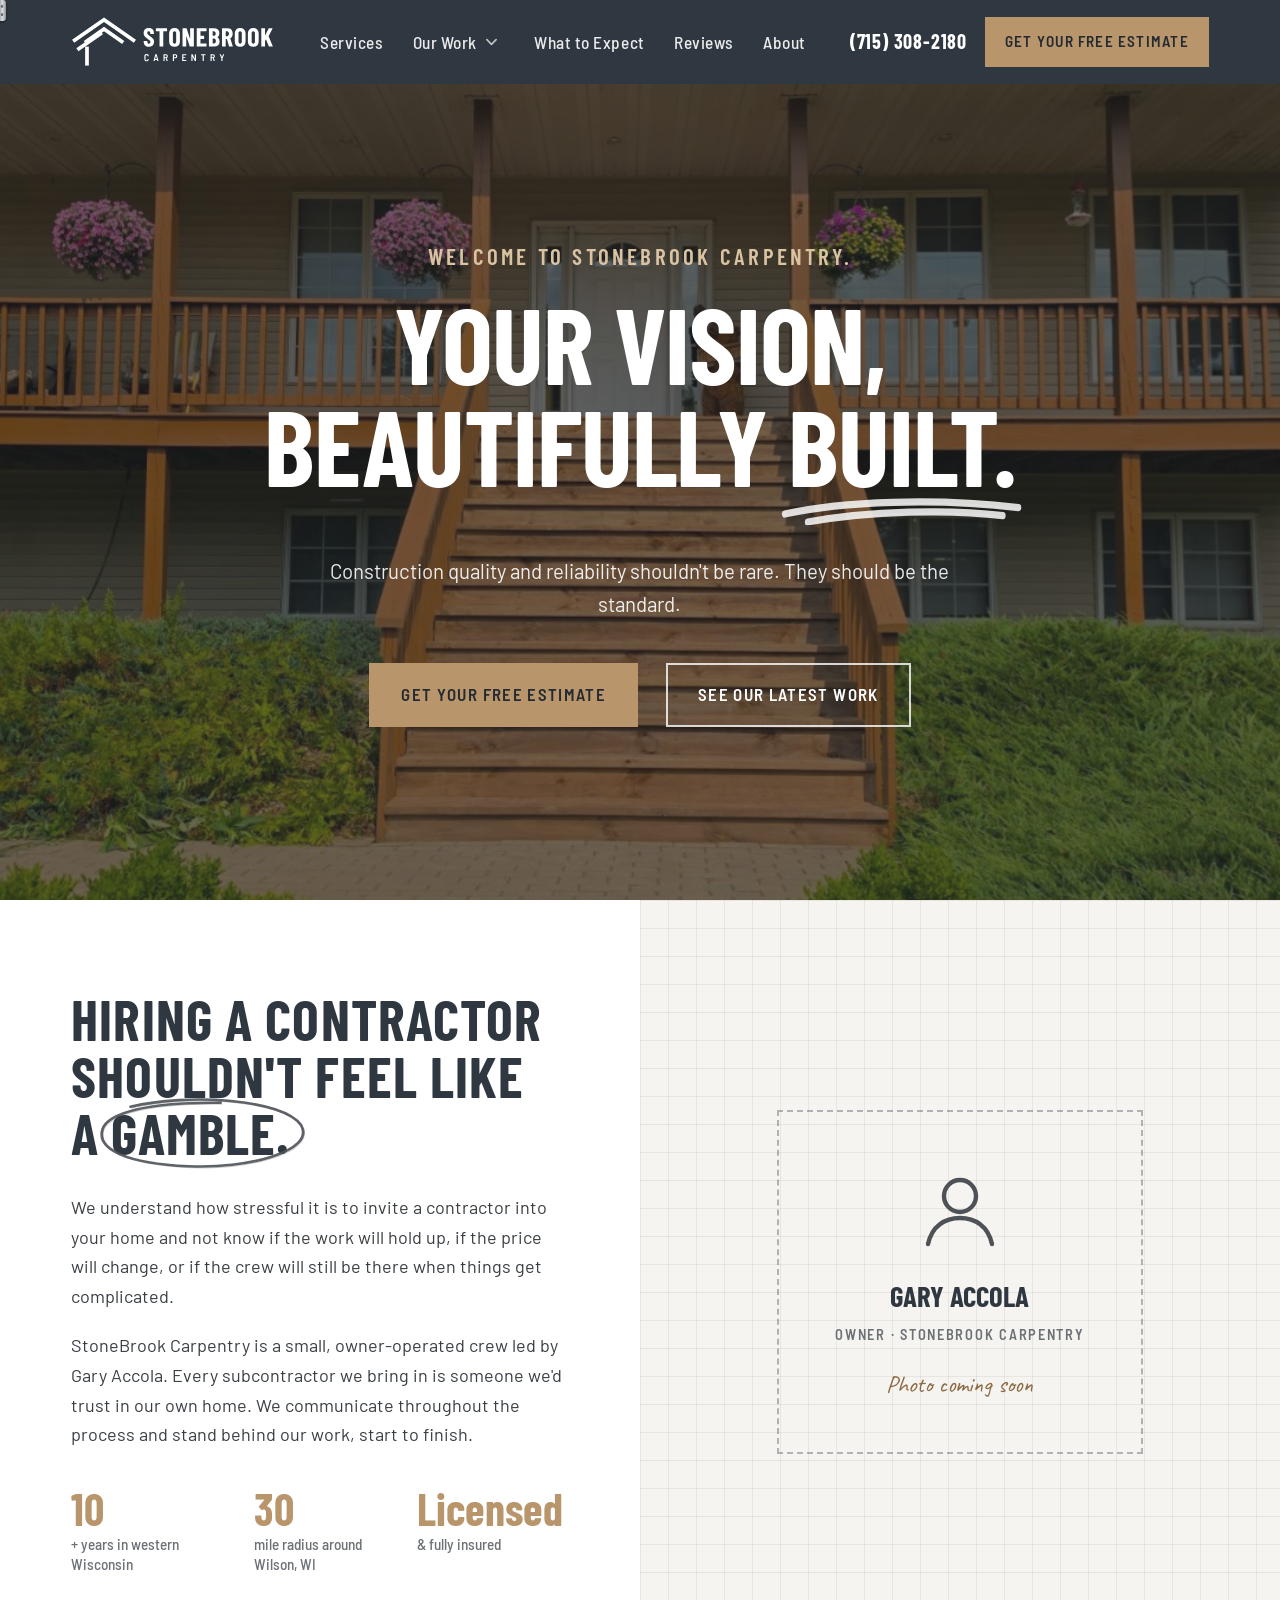
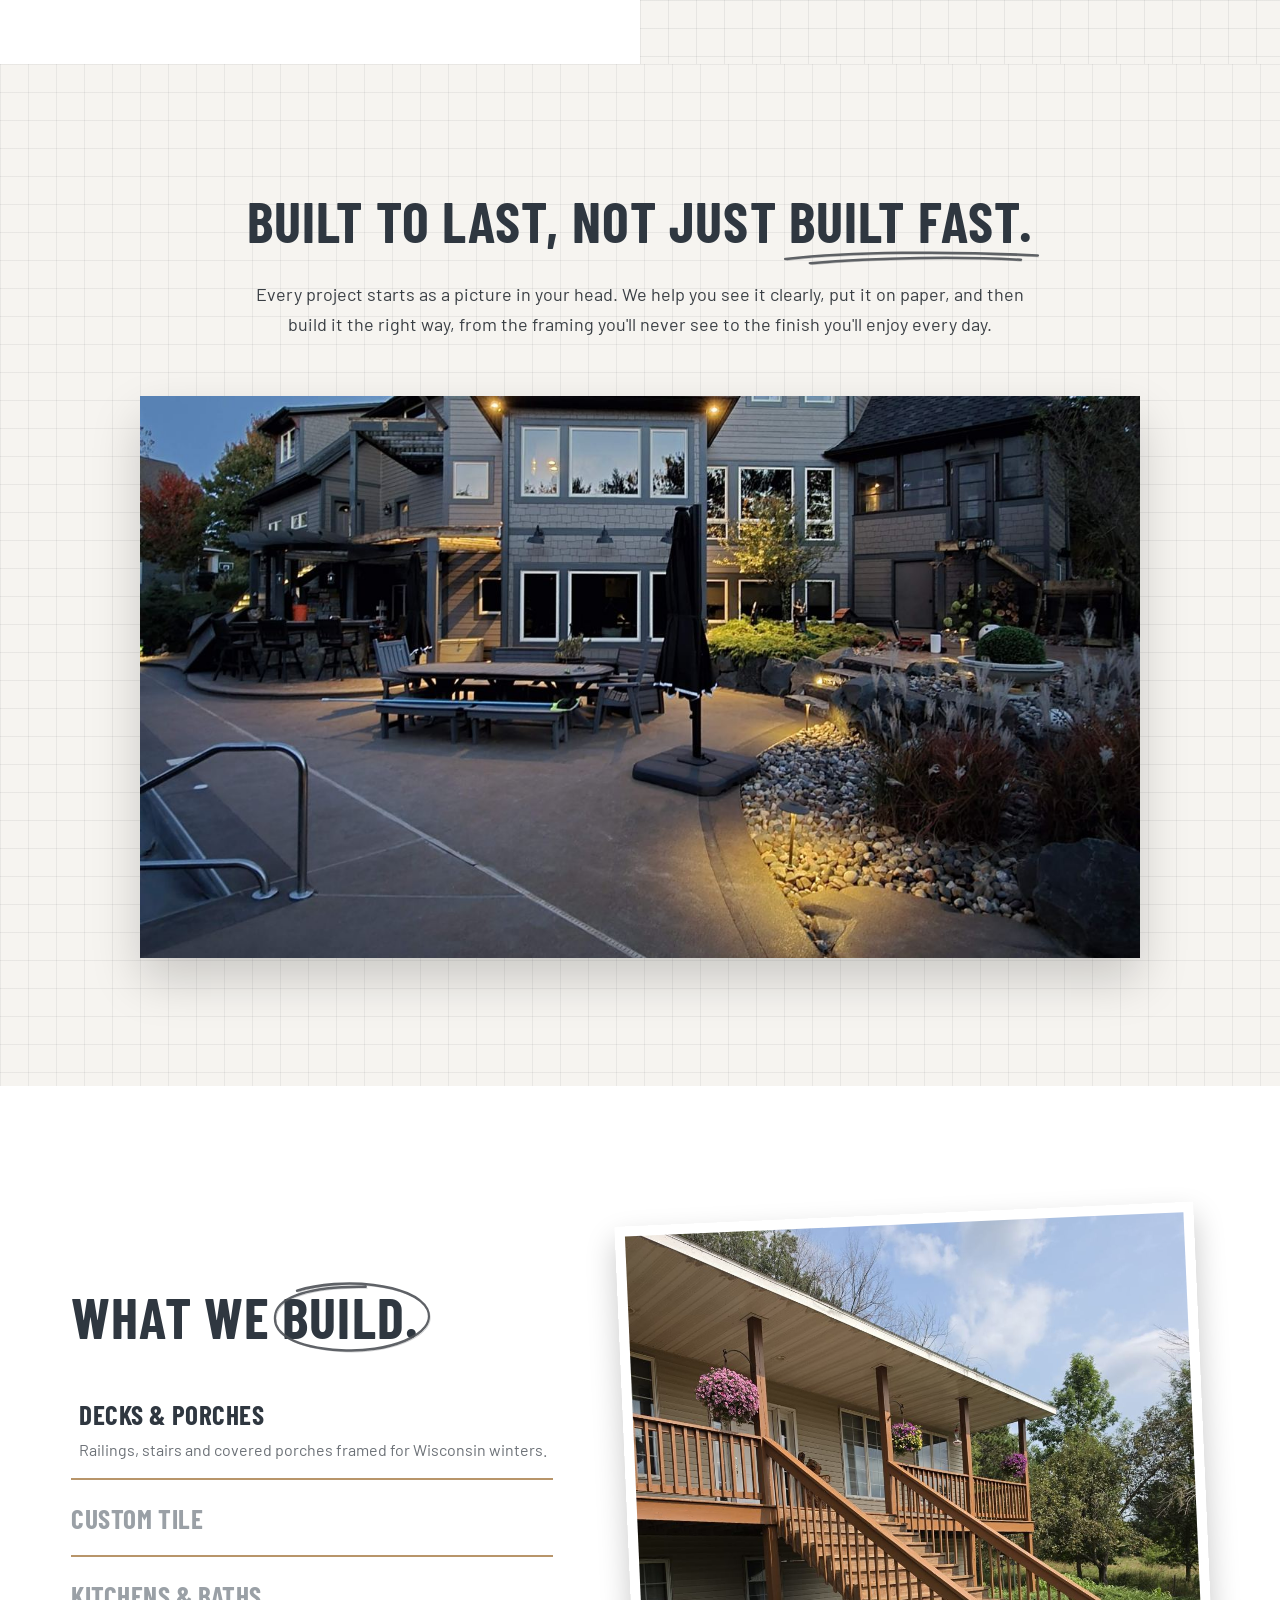
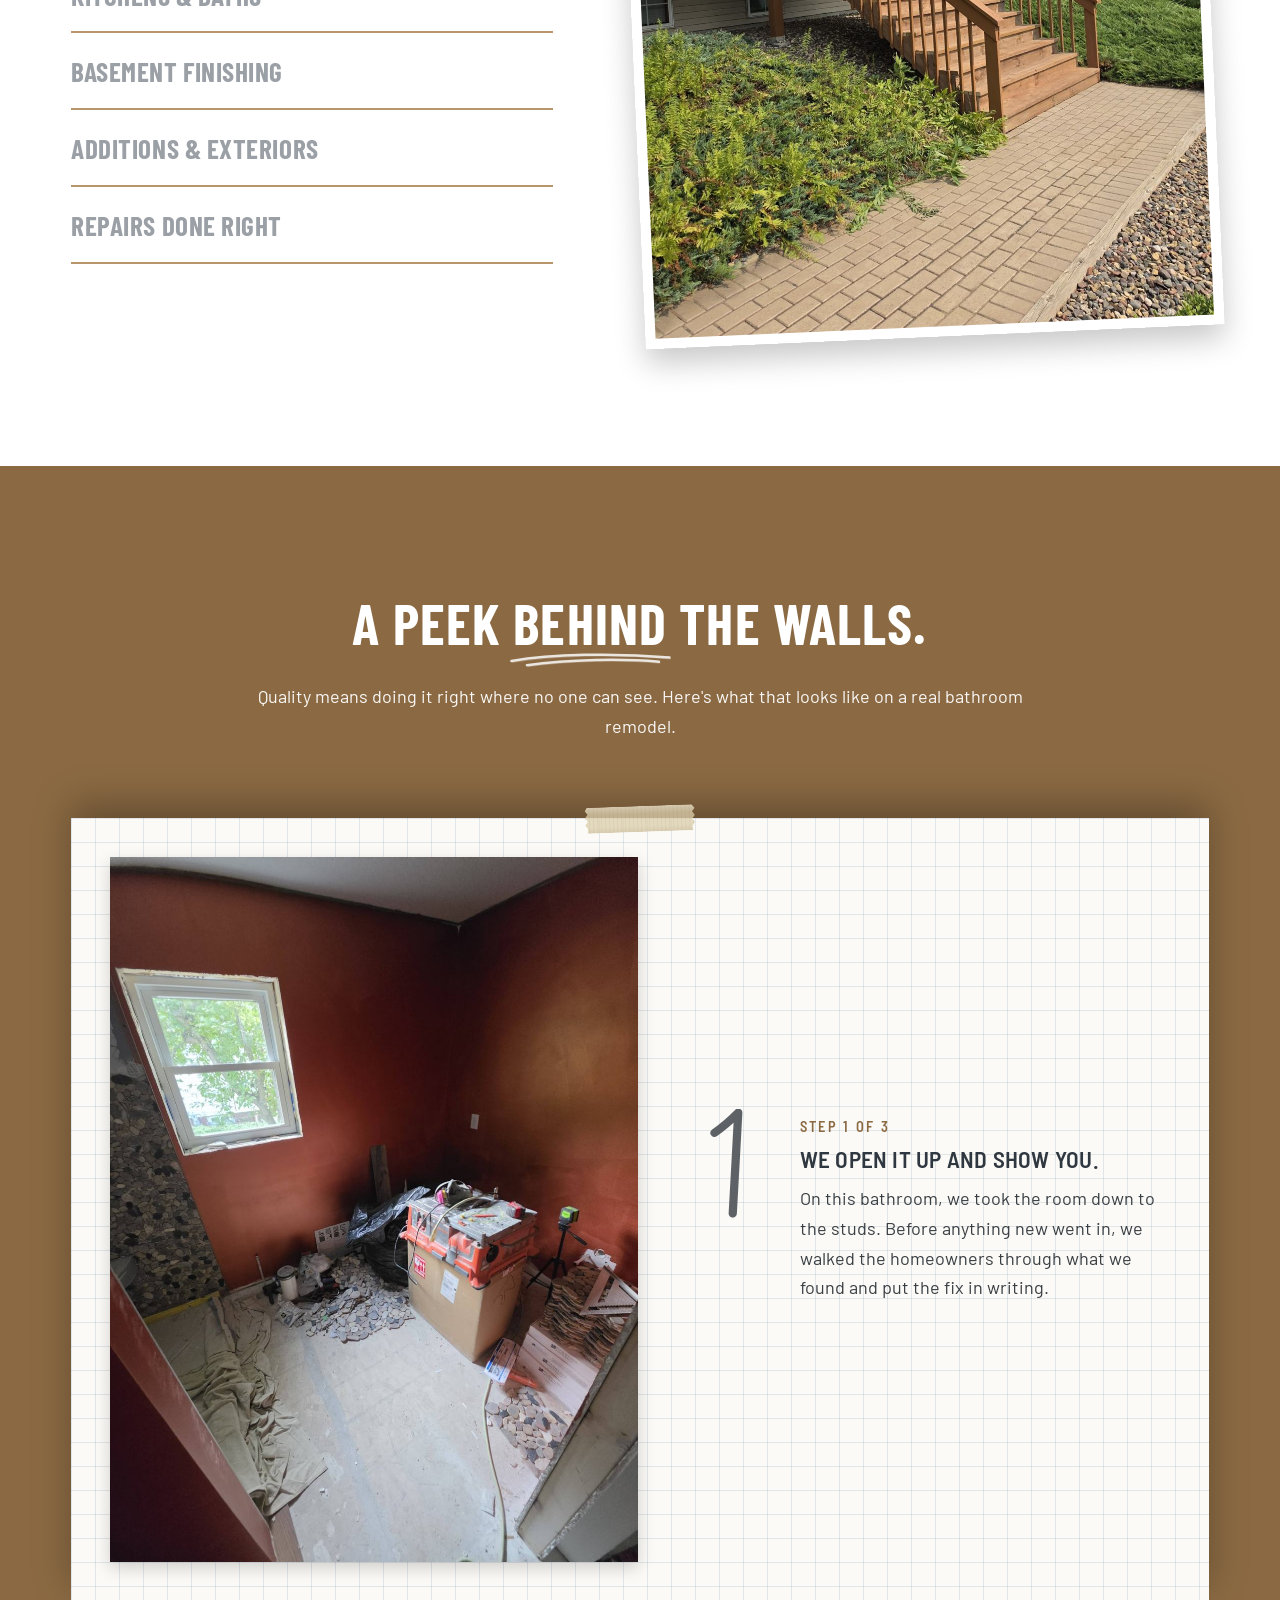
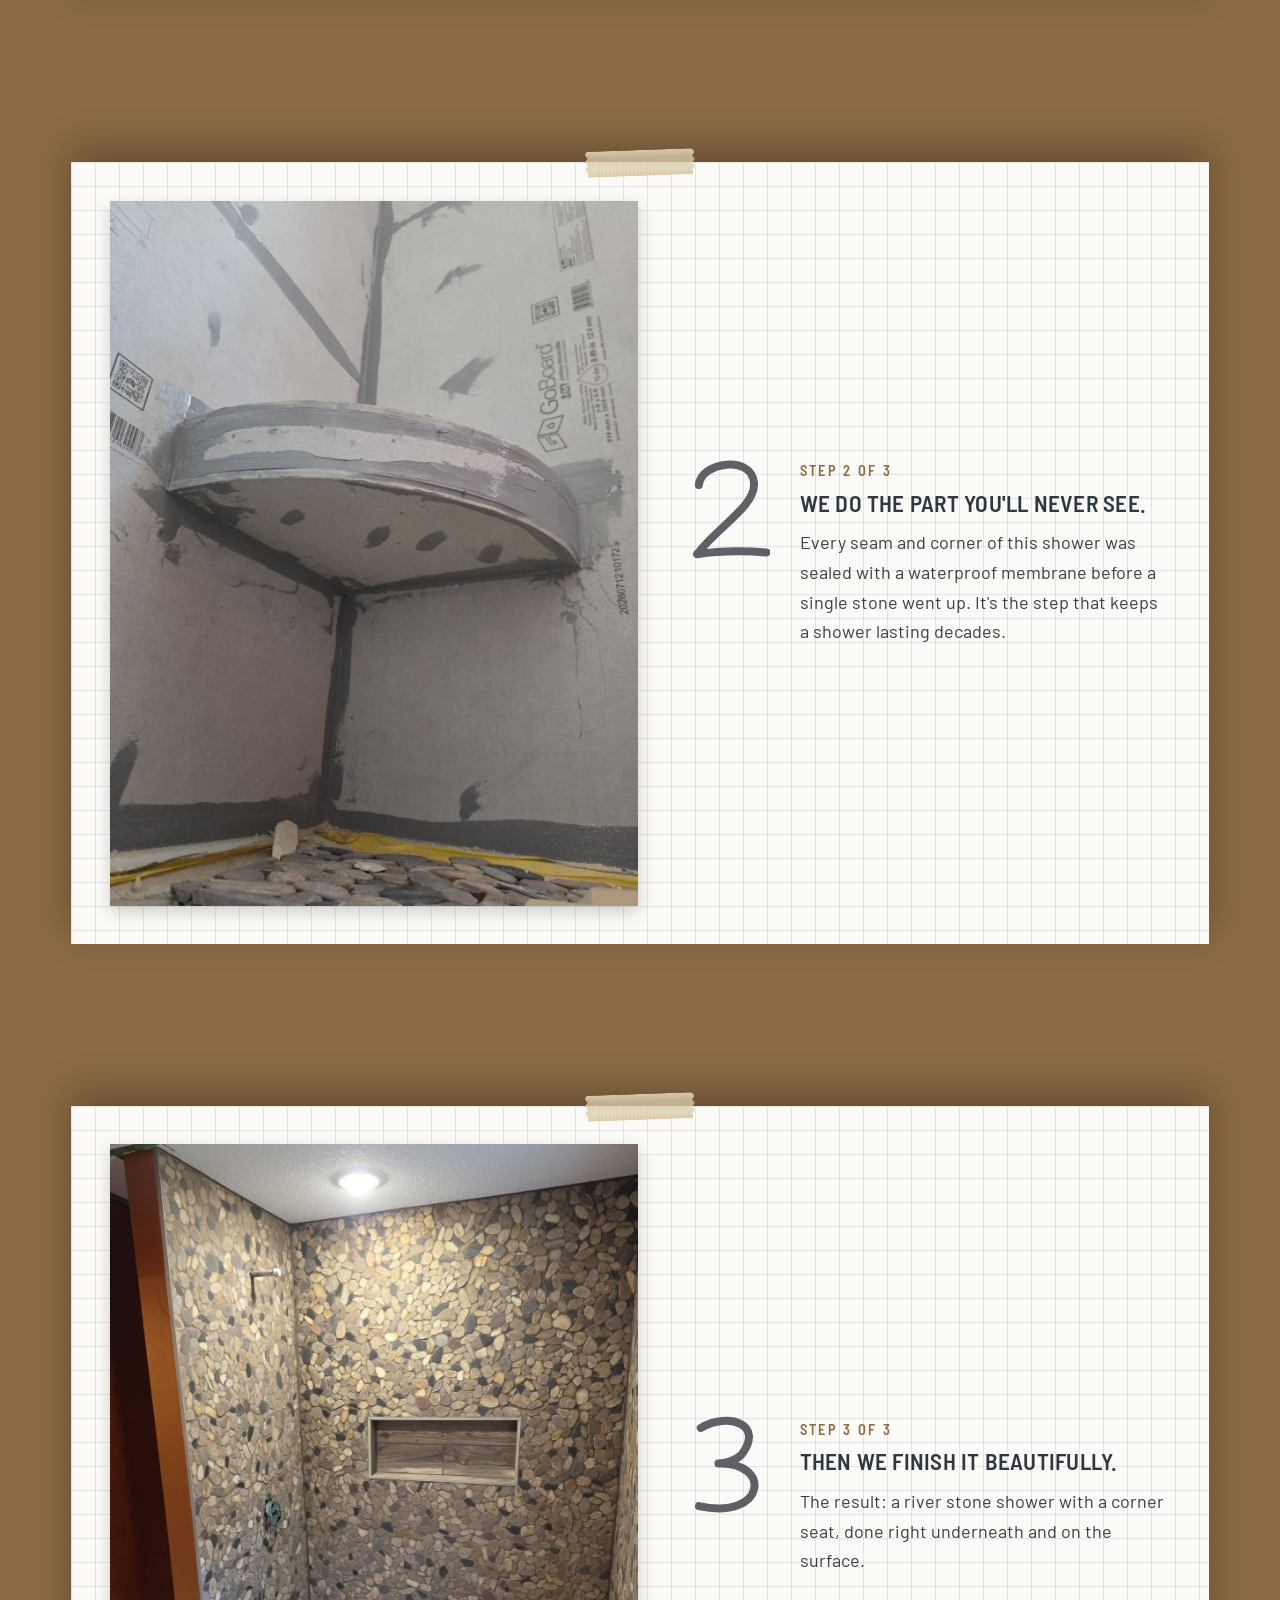
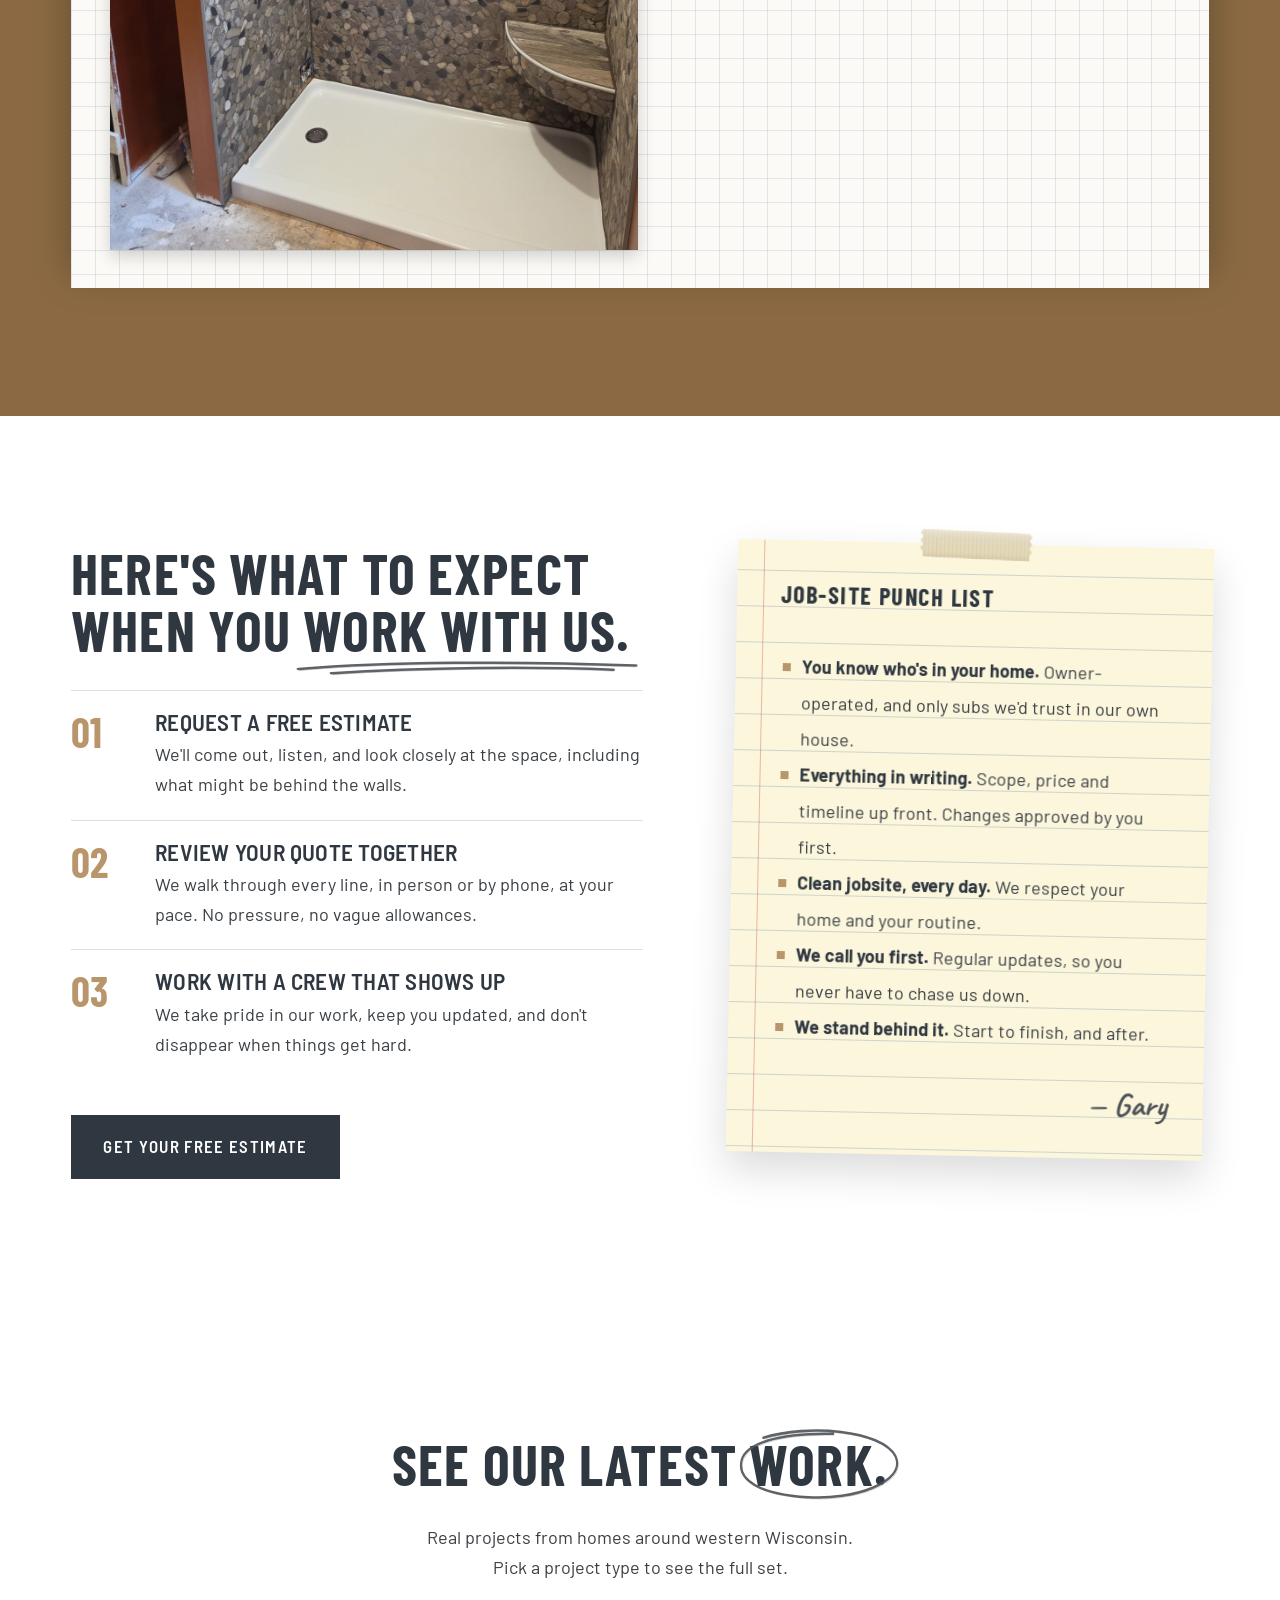
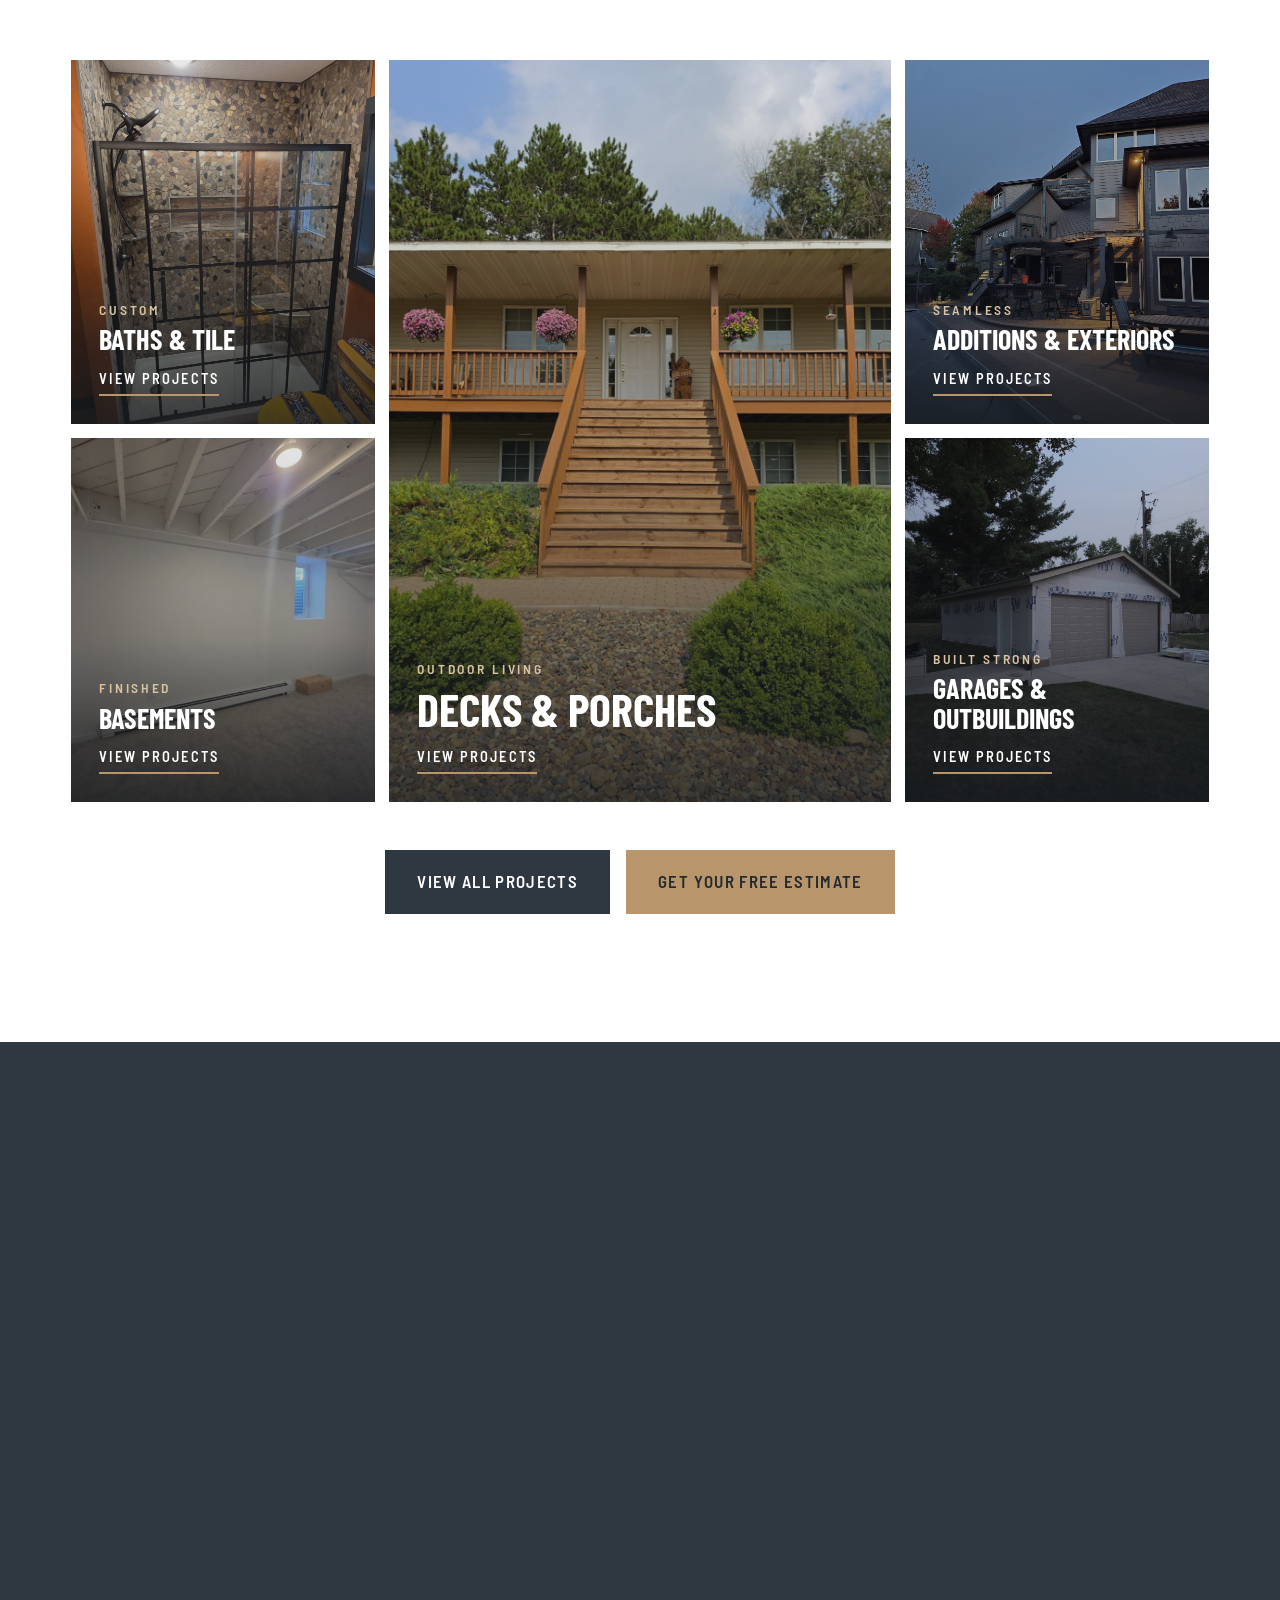
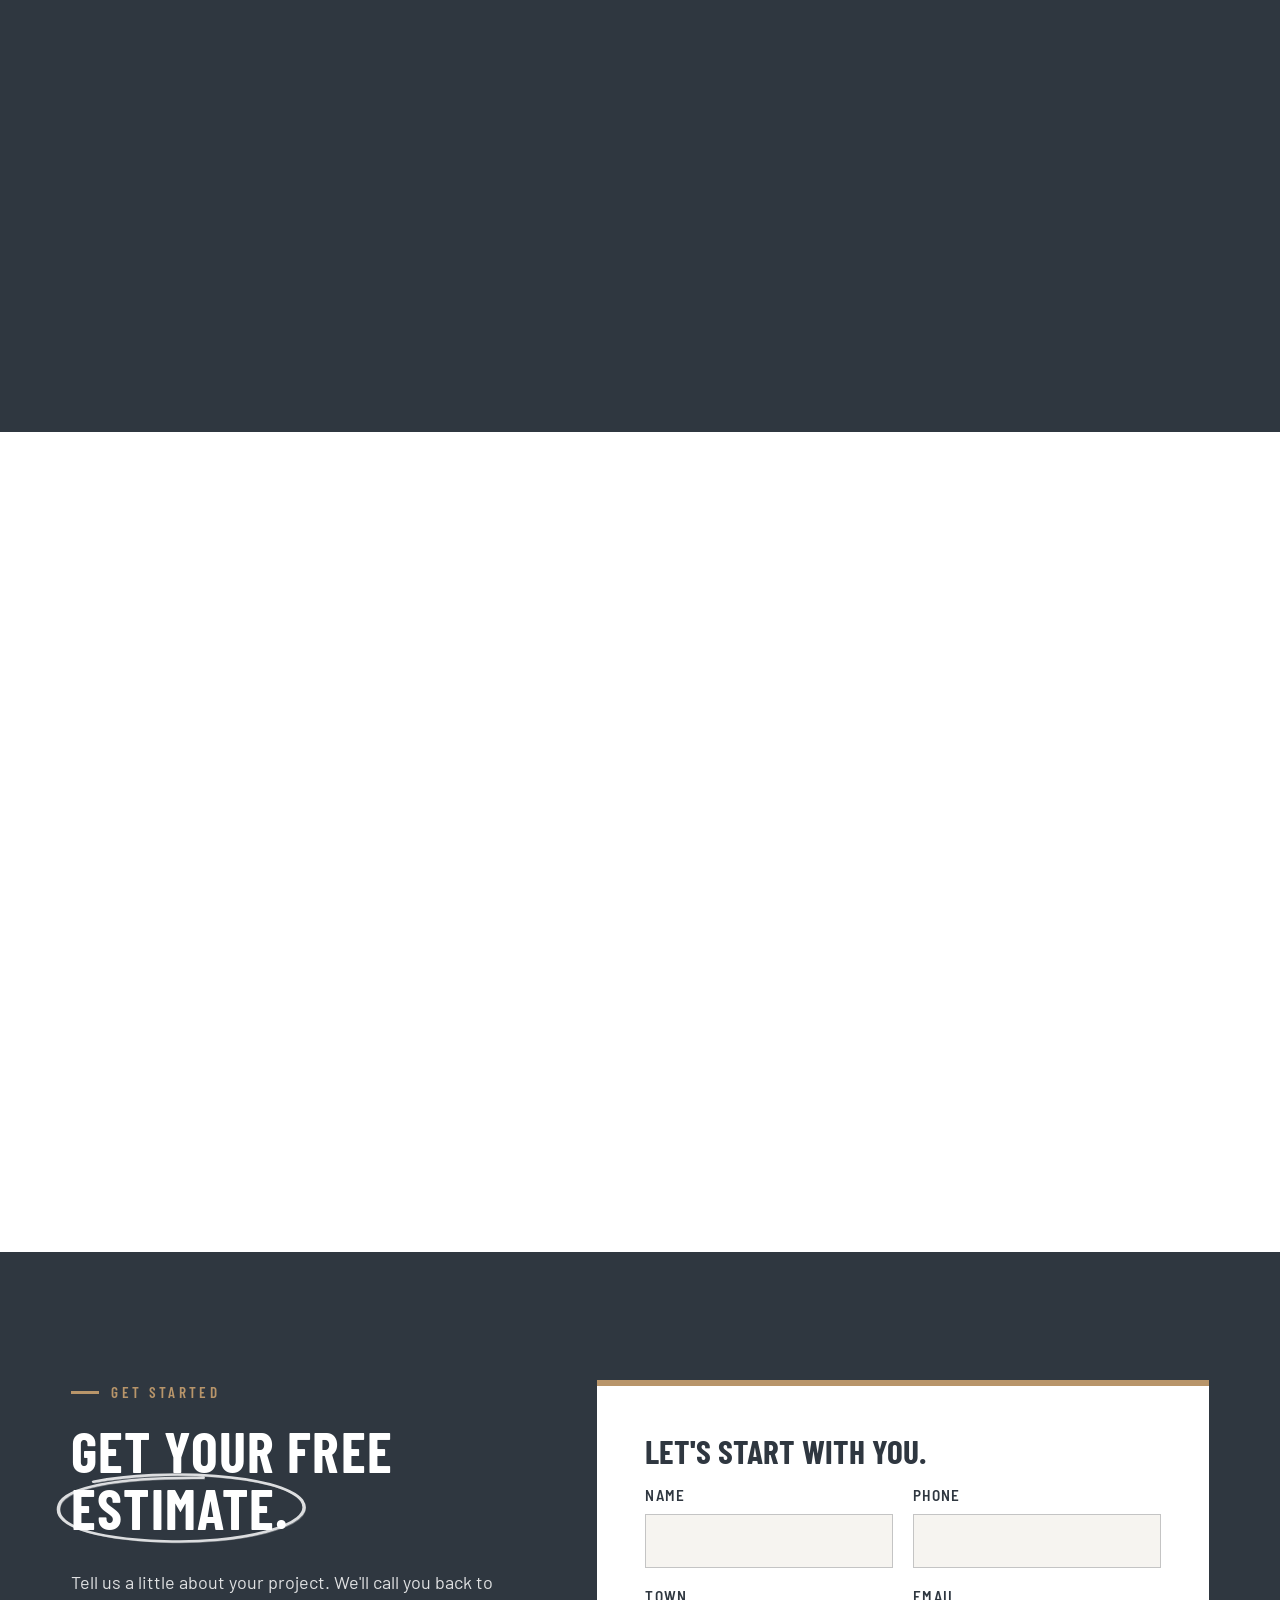
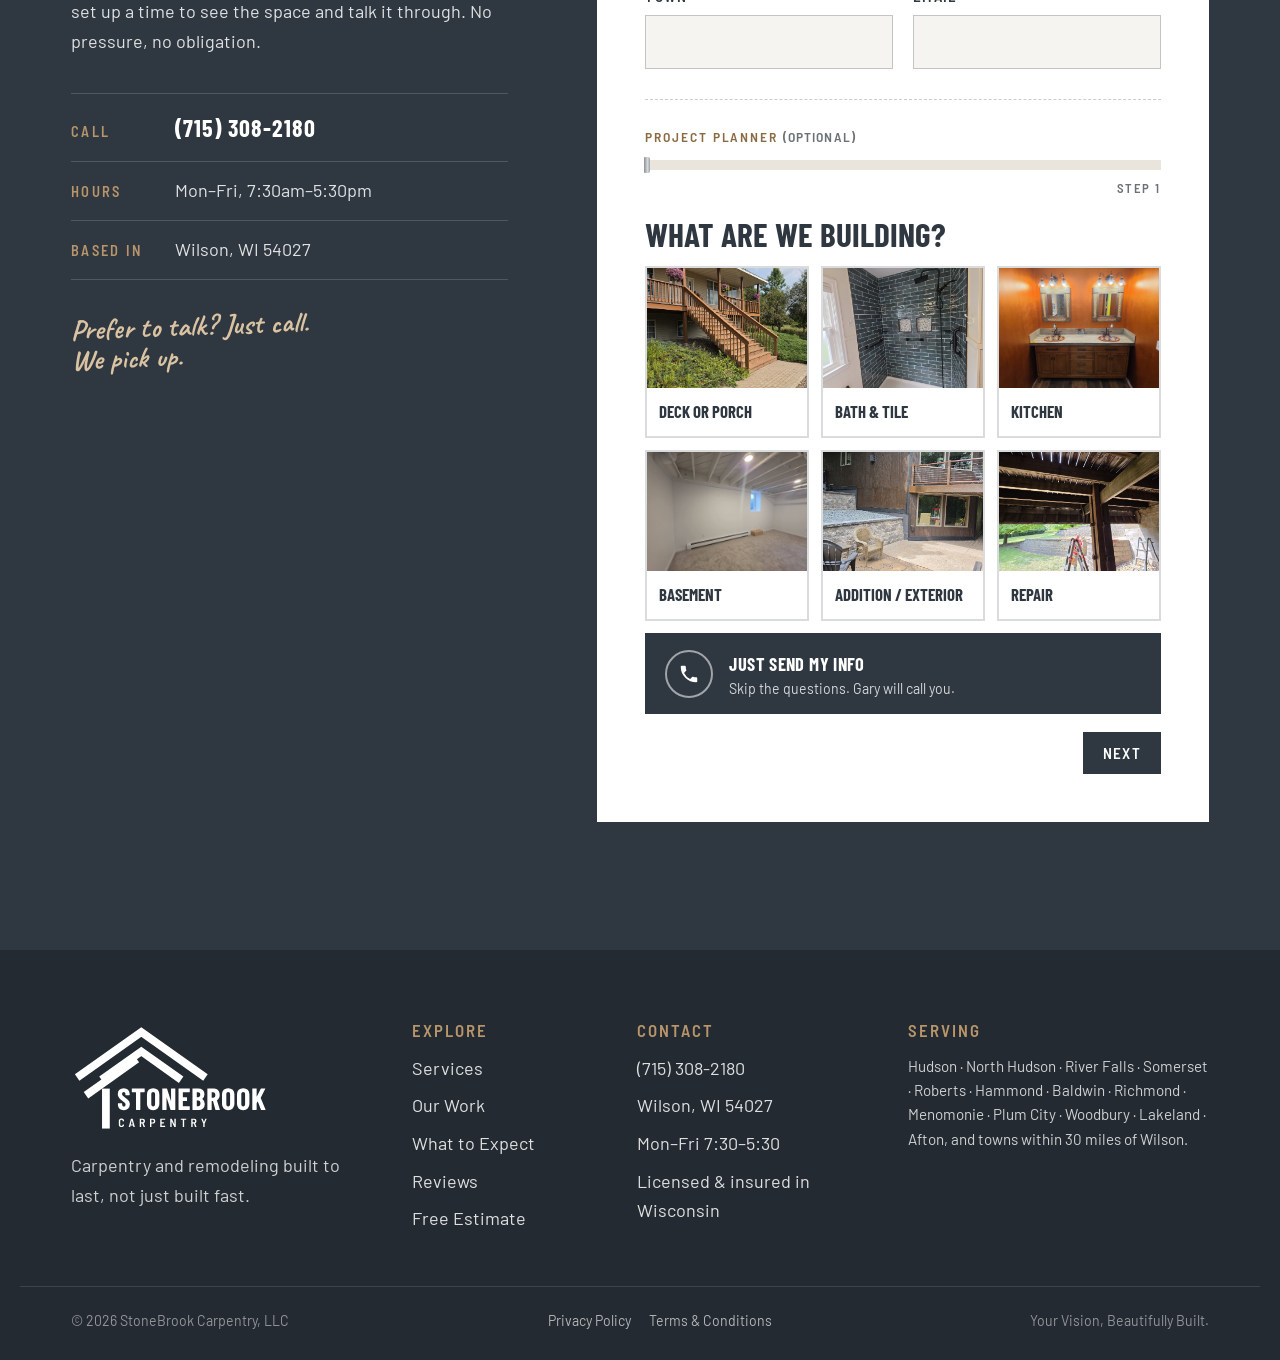
==== commit df1caeaf: "Category project pages, free estimate page, Our Work dropdown, tape measure and masking tape refinem" ====
--- a/index.html
+++ b/index.html
@@ -5,6 +5,7 @@
 <meta name="viewport" content="width=device-width, initial-scale=1.0">
 <title>StoneBrook Carpentry — Carpentry &amp; Remodeling | Wilson &amp; Hudson, WI</title>
 <meta name="description" content="StoneBrook Carpentry is a small, owner-operated carpentry and remodeling crew in Wilson, WI, serving Hudson and western Wisconsin for over 10 years. Decks, porches, custom tile, basements, kitchens and baths, built to last, not just built fast.">
+<link rel="canonical" href="https://brilliantimpact-media.github.io/stonebrook-carpentry-website/">
 <meta property="og:title" content="StoneBrook Carpentry | Decks, Porches &amp; Remodeling">
 <meta property="og:description" content="Carpentry and remodeling built to last, not just built fast. Owner-operated, serving western Wisconsin for 10+ years.">
 <meta property="og:type" content="website">
@@ -20,7 +21,7 @@
 <link rel="preconnect" href="https://fonts.googleapis.com">
 <link rel="preconnect" href="https://fonts.gstatic.com" crossorigin>
 <link href="https://fonts.googleapis.com/css2?family=Barlow+Condensed:wght@600;700&family=Barlow+Semi+Condensed:wght@500;600&family=Barlow:ital,wght@0,400;0,500;0,600;1,400&family=Caveat:wght@600;700&display=swap" rel="stylesheet">
-<link rel="stylesheet" href="assets/css/main.css?v=202610152230">
+<link rel="stylesheet" href="assets/css/main.css?v=202610271453">
 <script>
   // Only hide animated elements when JS is running and motion is wanted.
   if (!matchMedia('(prefers-reduced-motion: reduce)').matches) {
@@ -49,9 +50,7 @@
 
 <a class="skip" href="#main">Skip to content</a>
 
-<!-- Tape-measure scroll progress: the blade pulls out across the top as you scroll -->
-<div class="tape" aria-hidden="true"><div class="tape-blade"><span class="tape-hook"></span></div></div>
-
+<!-- BUILD:sprite -->
 <!-- Reusable pencil marks. Paths use pathLength="1" so the draw-on animation works at any size. -->
 <svg width="0" height="0" style="position:absolute" aria-hidden="true">
   <defs>
@@ -66,6 +65,11 @@
     <symbol id="p-three" viewBox="0 0 90 120"><path pathLength="1" d="M12 16 C 44 -2, 84 12, 58 46 C 50 54, 38 56, 32 56 C 92 54, 86 120, 10 104"/></symbol>
   </defs>
 </svg>
+<!-- /BUILD:sprite -->
+
+<!-- BUILD:header -->
+<!-- Tape-measure scroll progress: the blade pulls out across the top as you scroll -->
+<div class="tape" aria-hidden="true"><div class="tape-blade"><span class="tape-hook"></span></div></div>
 
 <!-- ============ HEADER ============ -->
 <header class="site-header" id="top">
@@ -75,7 +79,18 @@
     </a>
     <nav class="nav" aria-label="Main">
       <a href="#services">Services</a>
-      <a href="#work">Our Work</a>
+      <div class="nav-item has-menu">
+        <a href="projects/">Our Work</a>
+        <button class="sub-toggle" type="button" aria-expanded="false" aria-controls="work-menu" aria-label="Our Work pages"><svg viewBox="0 0 12 8" aria-hidden="true"><path d="M1 1.5l5 5 5-5"/></svg></button>
+        <ul class="submenu" id="work-menu">
+          <li><a href="projects/">All Projects</a></li>
+          <li><a href="projects/decks-porches/">Decks &amp; Porches</a></li>
+          <li><a href="projects/baths-tile/">Baths &amp; Tile</a></li>
+          <li><a href="projects/basements/">Basements</a></li>
+          <li><a href="projects/additions-exteriors/">Additions &amp; Exteriors</a></li>
+          <li><a href="projects/garages-outbuildings/">Garages &amp; Outbuildings</a></li>
+        </ul>
+      </div>
       <a href="#process">What to Expect</a>
       <a href="#reviews">Reviews</a>
       <a href="#about">About</a>
@@ -89,7 +104,15 @@
 
   <nav class="mobile-nav" id="mobile-nav" aria-label="Mobile">
     <a href="#services">Services</a>
-    <a href="#work">Our Work</a>
+    <a href="projects/">Our Work</a>
+    <div class="m-sub">
+      <a href="projects/">All Projects</a>
+      <a href="projects/decks-porches/">Decks &amp; Porches</a>
+      <a href="projects/baths-tile/">Baths &amp; Tile</a>
+      <a href="projects/basements/">Basements</a>
+      <a href="projects/additions-exteriors/">Additions &amp; Exteriors</a>
+      <a href="projects/garages-outbuildings/">Garages &amp; Outbuildings</a>
+    </div>
     <a href="#process">What to Expect</a>
     <a href="#reviews">Reviews</a>
     <a href="#about">About</a>
@@ -97,6 +120,7 @@
     <a href="tel:+17153082180">Call (715) 308-2180</a>
   </nav>
 </header>
+<!-- /BUILD:header -->
 
 <main id="main">
 
@@ -251,28 +275,28 @@
       <p>Real projects from homes around western Wisconsin.<br>Pick a project type to see the full set.</p>
     </header>
     <div class="mosaic" data-reveal>
-      <a class="mtile m-l1" href="projects.html#baths-tile">
+      <a class="mtile m-l1" href="projects/baths-tile/">
         <img src="assets/img/shower-glass.jpg" alt="River stone tile shower with black grid glass door" loading="lazy">
         <span class="m-text"><span class="m-eyebrow">Custom</span><strong>Baths &amp; Tile</strong><span class="m-link">View projects</span></span>
       </a>
-      <a class="mtile m-l2" href="projects.html#basements">
+      <a class="mtile m-l2" href="projects/basements/">
         <img src="assets/img/basement.jpg" alt="Finished basement room" loading="lazy">
         <span class="m-text"><span class="m-eyebrow">Finished</span><strong>Basements</strong><span class="m-link">View projects</span></span>
       </a>
-      <a class="mtile m-center" href="projects.html#decks-porches">
+      <a class="mtile m-center" href="projects/decks-porches/">
         <img src="assets/img/porch-front.jpg" alt="Covered front porch with wide cedar stairs" loading="lazy">
         <span class="m-text"><span class="m-eyebrow">Outdoor Living</span><strong>Decks &amp; Porches</strong><span class="m-link">View projects</span></span>
       </a>
-      <a class="mtile m-r1" href="projects.html#additions-exteriors">
+      <a class="mtile m-r1" href="projects/additions-exteriors/">
         <img src="assets/img/patio-dusk.jpg" alt="Backyard patio and home exterior at dusk" loading="lazy">
         <span class="m-text"><span class="m-eyebrow">Seamless</span><strong>Additions &amp; Exteriors</strong><span class="m-link">View projects</span></span>
       </a>
-      <a class="mtile m-r2" href="projects.html#garages-outbuildings">
+      <a class="mtile m-r2" href="projects/garages-outbuildings/">
         <img src="assets/img/garage-white.jpg" alt="New two-stall garage" loading="lazy">
         <span class="m-text"><span class="m-eyebrow">Built Strong</span><strong>Garages &amp; Outbuildings</strong><span class="m-link">View projects</span></span>
       </a>
     </div>
-    <p class="work-ctas" data-reveal><a class="btn btn-slate" href="projects.html">View All Projects</a><a class="btn btn-tan" href="#estimate">Get Your Free Estimate</a></p>
+    <p class="work-ctas" data-reveal><a class="btn btn-slate" href="projects/">View All Projects</a><a class="btn btn-tan" href="#estimate">Get Your Free Estimate</a></p>
   </div>
 </section>
 
@@ -328,6 +352,7 @@
   </div>
 </section>
 
+<!-- BUILD:estimate -->
 <!-- ============ ESTIMATE ============ -->
 <section class="estimate" id="estimate">
   <div class="wrap estimate-grid">
@@ -400,9 +425,11 @@
     </form>
   </div>
 </section>
+<!-- /BUILD:estimate -->
 
 </main>
 
+<!-- BUILD:footer -->
 <!-- ============ FOOTER ============ -->
 <footer class="site-footer">
   <div class="wrap footer-grid">
@@ -413,7 +440,7 @@
     <nav class="footer-col" aria-label="Footer">
       <h4>Explore</h4>
       <a href="#services">Services</a>
-      <a href="#work">Our Work</a>
+      <a href="projects/">Our Work</a>
       <a href="#process">What to Expect</a>
       <a href="#reviews">Reviews</a>
       <a href="#estimate">Free Estimate</a>
@@ -432,13 +459,21 @@
   </div>
   <div class="wrap footer-base">
     <p>© <span data-year>2026</span> StoneBrook Carpentry, LLC</p>
+    <p class="footer-legal"><a href="privacy-policy/">Privacy Policy</a><a href="terms/">Terms &amp; Conditions</a></p>
     <p>Your Vision, Beautifully Built.</p>
   </div>
 </footer>
-
-
+<!-- /BUILD:footer -->
+
+
+<!-- BUILD:mbar -->
 <!-- Phone-only call / estimate bar -->
 <nav class="m-bar" aria-label="Quick contact"><a href="tel:+17153082180"><svg viewBox="0 0 24 24" aria-hidden="true"><path d="M6.6 10.8a15.1 15.1 0 0 0 6.6 6.6l2.2-2.2a1 1 0 0 1 1-.25 11.4 11.4 0 0 0 3.6.57 1 1 0 0 1 1 1V20a1 1 0 0 1-1 1A17 17 0 0 1 3 4a1 1 0 0 1 1-1h3.5a1 1 0 0 1 1 1c0 1.25.2 2.45.57 3.57a1 1 0 0 1-.25 1z"/></svg>Call</a><a href="#estimate">Free Estimate</a></nav>
-<script src="assets/js/main.js?v=202610152200"></script>
+<!-- /BUILD:mbar -->
+<!-- BUILD:scripts -->
+<script src="assets/js/nav.js?v=202610271453"></script>
+<script src="assets/js/estimate.js?v=202610271453"></script>
+<script src="assets/js/main.js?v=202610271453"></script>
+<!-- /BUILD:scripts -->
 </body>
 </html>
--- a/assets/css/main.css
+++ b/assets/css/main.css
@@ -49,16 +49,24 @@
 
 /* ---------- Tape-measure scroll progress ---------- */
 /* Fixed across the very top of the screen; the blade pulls out as you scroll, silver hook on the end. */
-.tape { position: fixed; top: 0; left: 0; right: 0; height: 12px; z-index: 120; pointer-events: none; }
+.tape { position: fixed; top: 0; left: 0; right: 0; height: 18px; z-index: 120; pointer-events: none; --tape-h: 16px; }
+/* The blade: printed inch numbers, 1/8" ticks and red 16" stud marks (tape-blade.svg) on
+   yellow steel, with a slight curve highlight. Width follows scroll progress (main.js / page.js). */
 .tape-blade {
-  position: absolute; left: 0; top: 0; height: 10px; width: 0;
+  position: absolute; left: 0; top: 0; height: var(--tape-h); width: 0;
   background:
-    repeating-linear-gradient(90deg, rgba(0,0,0,.7) 0 1px, transparent 1px 8px) 0 0 / 100% 4px no-repeat,
-    repeating-linear-gradient(90deg, rgba(0,0,0,.85) 0 1.5px, transparent 1.5px 40px) 0 0 / 100% 7px no-repeat,
-    linear-gradient(#F2CC5B, #DDB040);
-  box-shadow: 0 2px 4px rgba(0,0,0,.3);
-}
-.tape-hook { position: absolute; right: -5px; top: -1px; width: 6px; height: 16px; background: linear-gradient(90deg, #8B9096, #D6D9DC 60%, #9DA2A7); border-radius: 1px 2px 2px 1px; box-shadow: 0 1px 3px rgba(0,0,0,.45); }
+    url("../img/tape-blade.svg") 0 0 / auto 100% no-repeat,
+    linear-gradient(rgba(255,255,255,.35), rgba(255,255,255,0) 35%, rgba(0,0,0,0) 70%, rgba(0,0,0,.12)),
+    linear-gradient(#F4CF55, #E2B43C);
+  border-bottom: 1px solid #B98E22;
+  box-shadow: 0 2px 5px rgba(0,0,0,.32);
+}
+/* End hook: a bent steel tab, a little taller than the blade, held on by two rivets. */
+.tape-hook { position: absolute; right: -6px; top: 0; width: 8px; height: calc(var(--tape-h) + 5px);
+  background: radial-gradient(circle at 50% 30%, #6d7176 0 1.2px, transparent 1.6px), radial-gradient(circle at 50% 70%, #6d7176 0 1.2px, transparent 1.6px),
+    linear-gradient(90deg, #7F848A, #DADDE0 55%, #8E9399);
+  border-radius: 1px 3px 3px 1px; box-shadow: 0 1px 3px rgba(0,0,0,.45); }
+@media (max-width: 860px) { .tape { --tape-h: 13px; height: 15px; } }
 
 /* ---------- Graph paper ---------- */
 .grid-paper {
@@ -677,3 +685,73 @@
   .g-score { justify-items: start; }
   .g-actions { justify-content: center; }
 }
+
+/* ---------- Our Work dropdown (main nav) ---------- */
+.nav { align-items: center; }
+.nav-item { position: relative; display: flex; align-items: center; gap: 2px; }
+.sub-toggle { width: 26px; height: 32px; display: grid; place-items: center; padding: 0; background: none; border: 0; border-radius: 3px; color: rgba(255,255,255,.7); cursor: pointer; }
+.sub-toggle svg { width: 11px; height: 8px; fill: none; stroke: currentColor; stroke-width: 1.8; stroke-linecap: round; stroke-linejoin: round; transition: transform .25s ease; }
+.sub-toggle:hover, .has-menu.open .sub-toggle { color: var(--tan-light); }
+.has-menu.open .sub-toggle svg { transform: rotate(180deg); }
+/* The menu starts right under the link; its top padding is an invisible bridge so the
+   cursor never falls into a gap between "Our Work" and the menu. */
+.submenu { position: absolute; top: 100%; left: -20px; z-index: 10; min-width: 260px; margin: 0; padding: 14px 0 0; list-style: none;
+  opacity: 0; visibility: hidden; transform: translateY(6px); transition: opacity .2s ease, transform .2s ease, visibility 0s linear .2s; }
+.submenu::before { content: ""; position: absolute; inset: 14px 0 0; z-index: -1; background: var(--slate-dark); border-top: 3px solid var(--tan); box-shadow: 0 16px 34px rgba(0,0,0,.3); }
+.has-menu.open .submenu,
+html:not(.nav-js) .has-menu:hover .submenu,
+html:not(.nav-js) .has-menu:focus-within .submenu { opacity: 1; visibility: visible; transform: none; transition: opacity .2s ease, transform .2s ease, visibility 0s; }
+.nav .submenu a { display: block; padding: 11px 22px; font-size: 1rem; white-space: nowrap; color: rgba(255,255,255,.88); }
+.nav .submenu li:first-child a { padding-top: 16px; }
+.nav .submenu li:last-child a { padding-bottom: 16px; }
+.nav .submenu a::after { display: none; }
+.nav .submenu a:hover, .nav .submenu a:focus-visible { background: rgba(255,255,255,.07); color: var(--tan-light); }
+.nav .submenu a[aria-current="page"] { color: var(--tan-light); box-shadow: inset 3px 0 0 var(--tan); }
+.nav a[aria-current="page"]::after { transform: scaleX(1); }
+.nav a:focus-visible, .sub-toggle:focus-visible, .header-cta a:focus-visible, .brand:focus-visible { outline: 2px solid var(--tan-light); outline-offset: 4px; }
+.nav .submenu a:focus-visible { outline-offset: -3px; }
+@media (max-width: 1120px) {
+  .mobile-nav.open { max-height: min(86vh, 1000px); overflow-y: auto; }
+  .m-sub { display: grid; background: rgba(0,0,0,.16); }
+  .mobile-nav .m-sub a { padding: 11px var(--gutter) 11px calc(var(--gutter) + 18px); border-top-color: rgba(255,255,255,.06); font-weight: 500; font-size: 1rem; letter-spacing: .03em; text-transform: none; color: rgba(255,255,255,.85); }
+  .mobile-nav a:focus-visible { outline: 2px solid var(--tan-light); outline-offset: -3px; }
+}
+
+/* ---------- Footer legal links ---------- */
+.footer-legal { display: flex; gap: 18px; flex-wrap: wrap; }
+.footer-legal a { color: rgba(255,255,255,.65); text-decoration: none; }
+.footer-legal a:hover { color: var(--tan-light); text-decoration: underline; text-underline-offset: 3px; }
+
+/* ---------- Standalone estimate page ---------- */
+.estimate-page { padding-top: clamp(56px, 7vw, 96px); }
+.estimate-page h1 { font-size: clamp(2.2rem, 4.4vw, 3.6rem); color: #fff; }
+
+/* ---------- Legal pages (draft placeholders) ---------- */
+.legal { padding: clamp(56px, 7vw, 96px) 0 var(--section); }
+.legal-wrap { max-width: 820px; }
+.legal h1 { font-size: clamp(2.4rem, 5vw, 3.8rem); }
+.legal h2 { font-size: clamp(1.4rem, 2.2vw, 1.8rem); margin: 1.6em 0 .4em; }
+.legal-meta { color: var(--muted); }
+.legal .todo { color: var(--muted); font-style: italic; }
+.draft-flag { background: #FBF6DC; border-left: 4px solid var(--tan); padding: 16px 20px; margin-bottom: 36px; }
+
+/* ---------- 404 ---------- */
+.nf { padding: clamp(64px, 9vw, 130px) 0; text-align: center; }
+.nf-wrap { max-width: 760px; }
+.nf-num { margin: 0; font-family: var(--hand); font-size: clamp(5rem, 14vw, 9rem); line-height: 1; color: var(--graphite); }
+.nf h1 { font-size: clamp(2.4rem, 5.5vw, 4.2rem); }
+.nf-links { display: flex; flex-wrap: wrap; justify-content: center; gap: 12px; margin: 28px 0; }
+
+/* ---------- Masking tape (review notes, punch list, stacked cards) ----------
+   One look everywhere: semi-transparent paper tape with a faint crepe texture,
+   lighter edges and torn ends. */
+.stack-card::before, .notepad::before, .punch::before {
+  background:
+    linear-gradient(rgba(255,255,255,.28), rgba(255,255,255,0) 30%, rgba(255,255,255,0) 75%, rgba(120,95,55,.10)),
+    repeating-linear-gradient(90deg, rgba(120,95,55,.07) 0 1px, transparent 1px 4px),
+    rgba(229,215,180,.74);
+  clip-path: polygon(97% 0, 100% 14%, 97.5% 27%, 100% 41%, 97.5% 55%, 100% 68%, 97.5% 82%, 98% 100%, 2.5% 100%, 2.5% 82%, 0% 68%, 2.5% 55%, 0% 41%, 2.5% 27%, 0% 14%, 2% 0);
+  box-shadow: none;
+  filter: drop-shadow(0 1px 1px rgba(0,0,0,.14));
+}
+.punch::before { top: -13px; width: 112px; height: 28px; border-radius: 0; transform: translateX(-50%) rotate(1.5deg); }
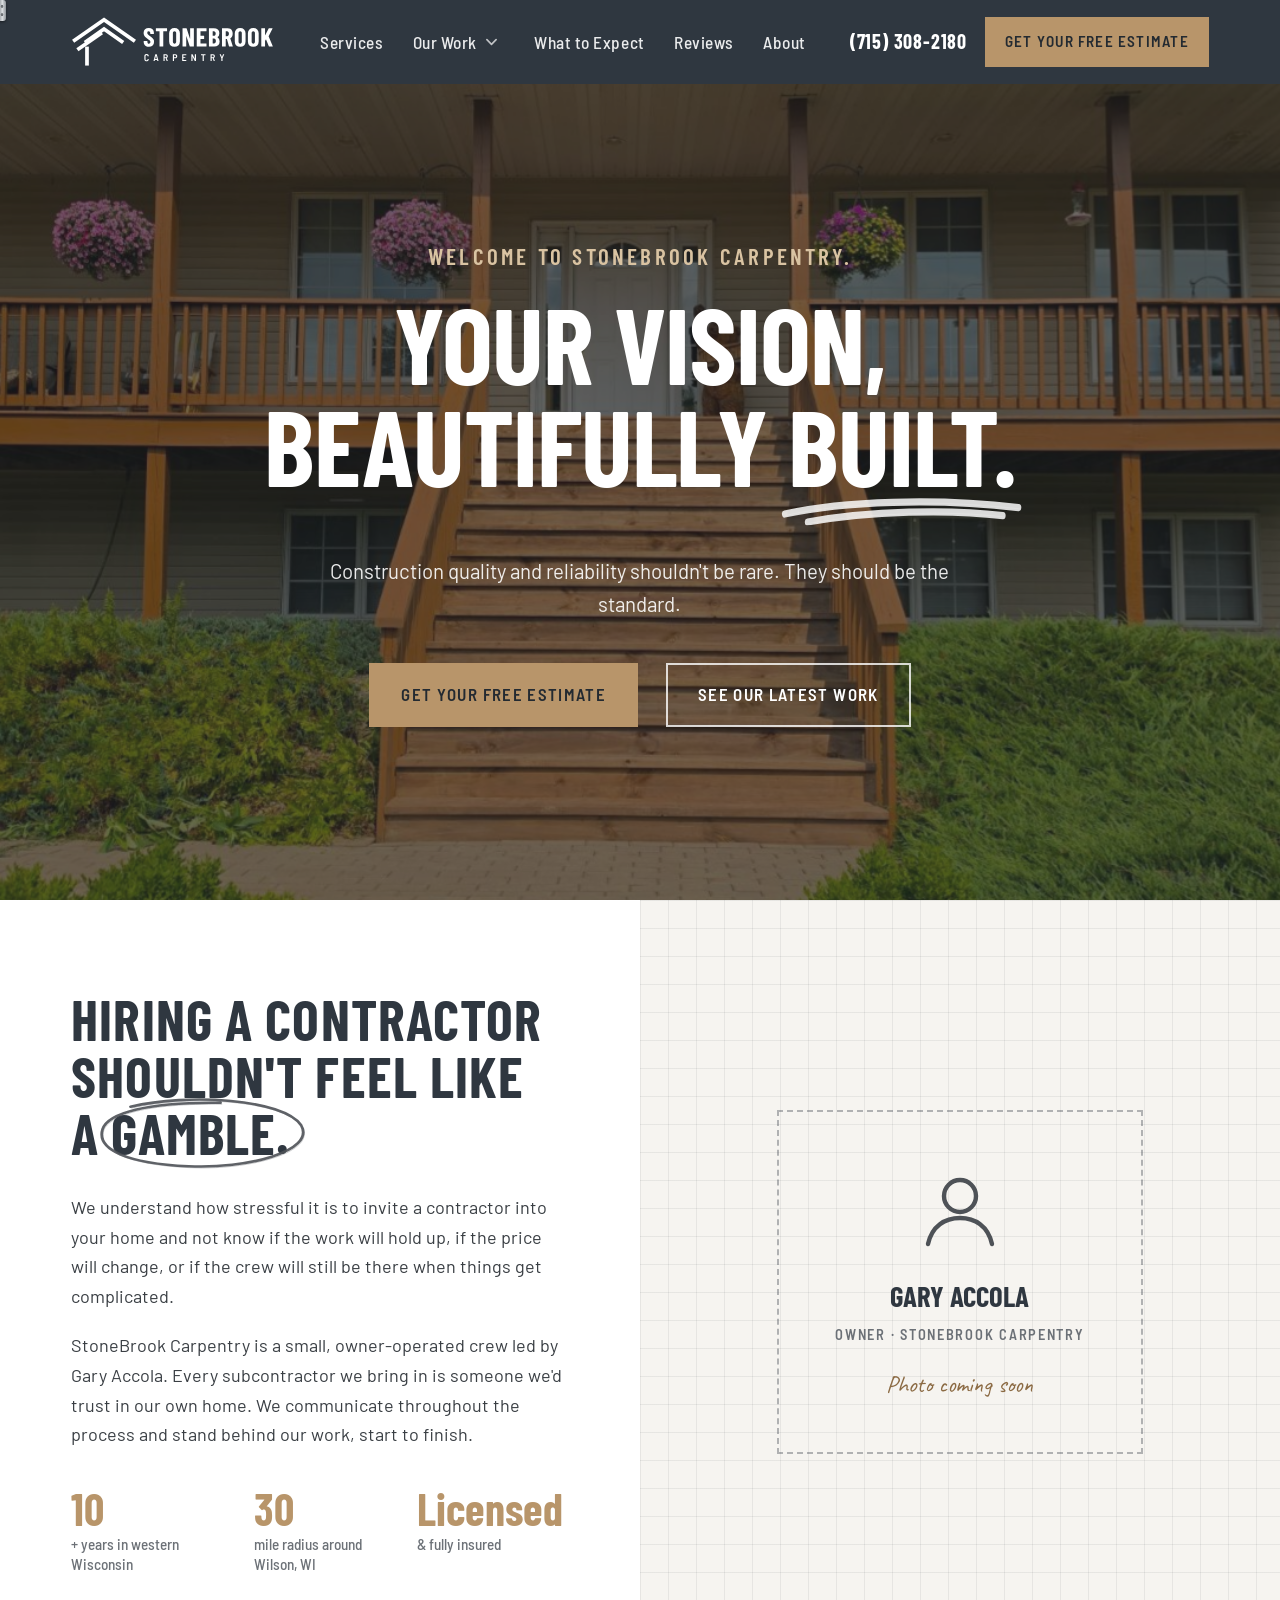
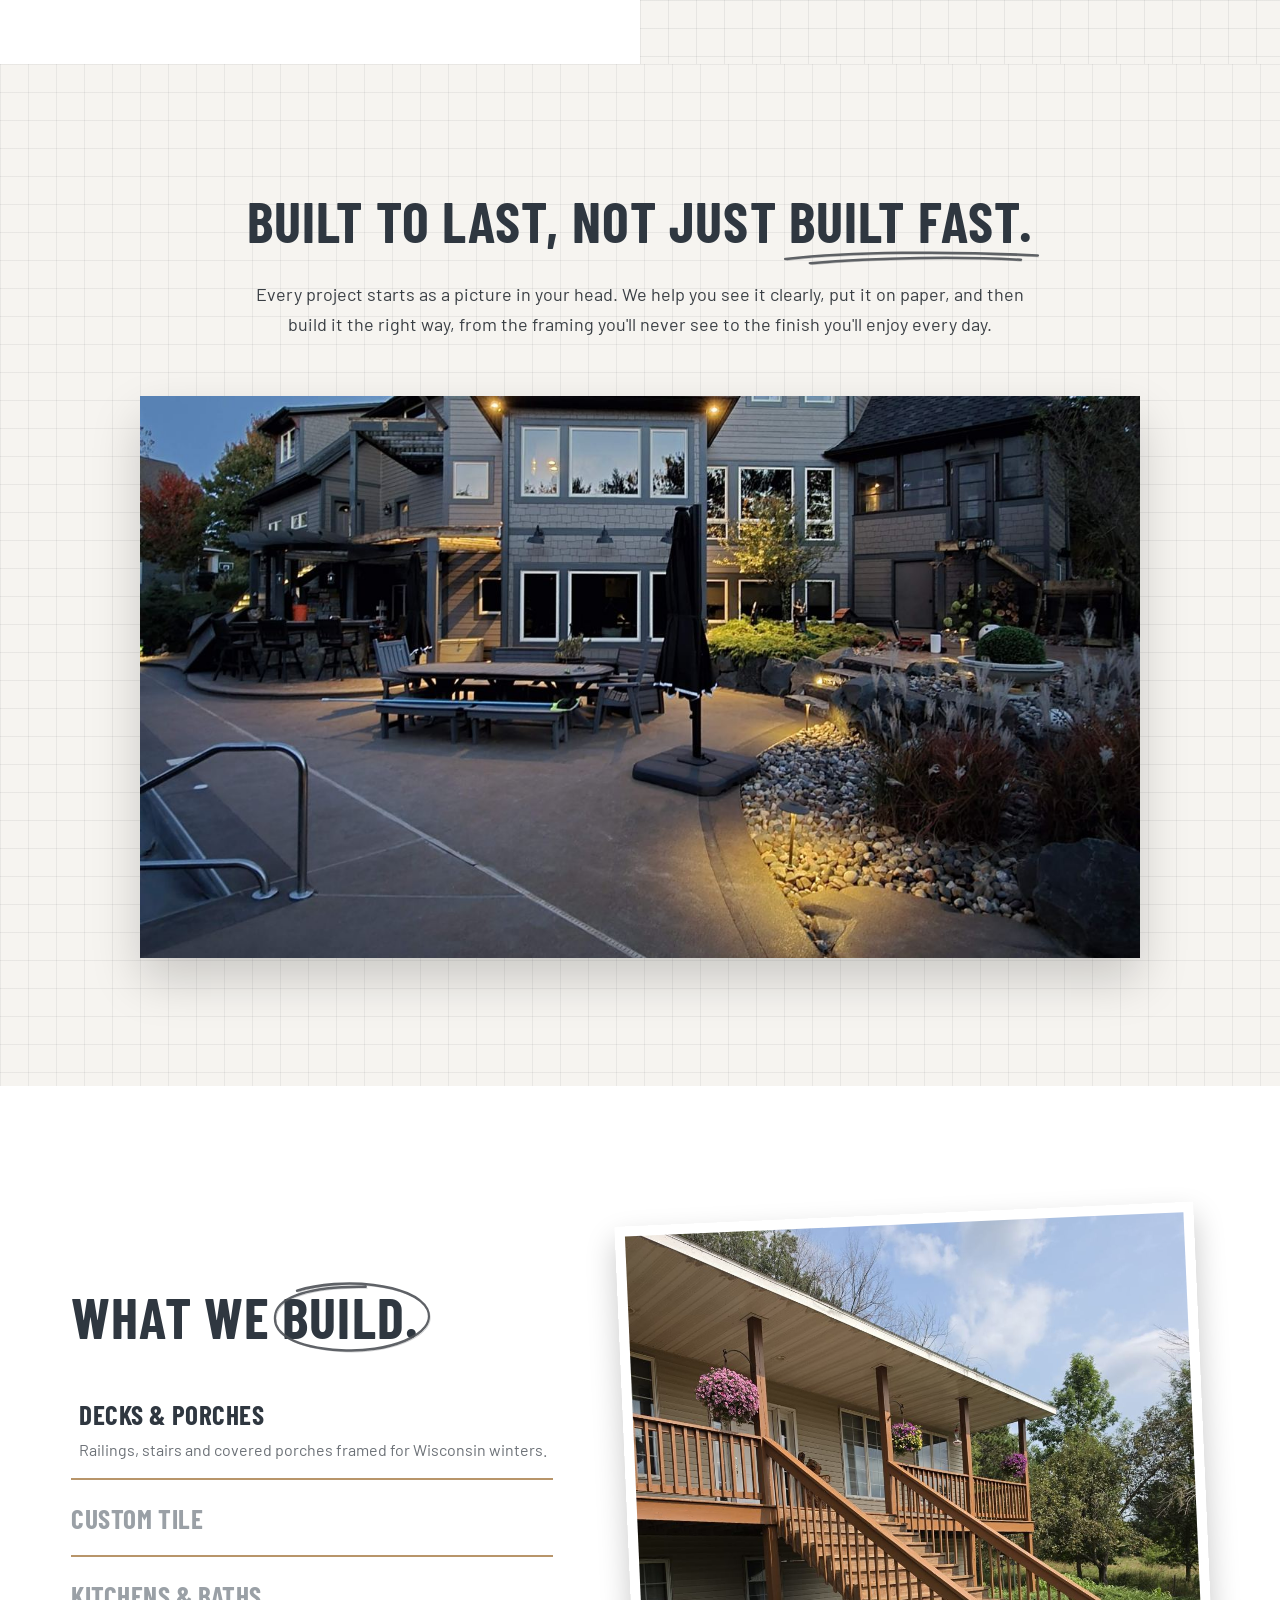
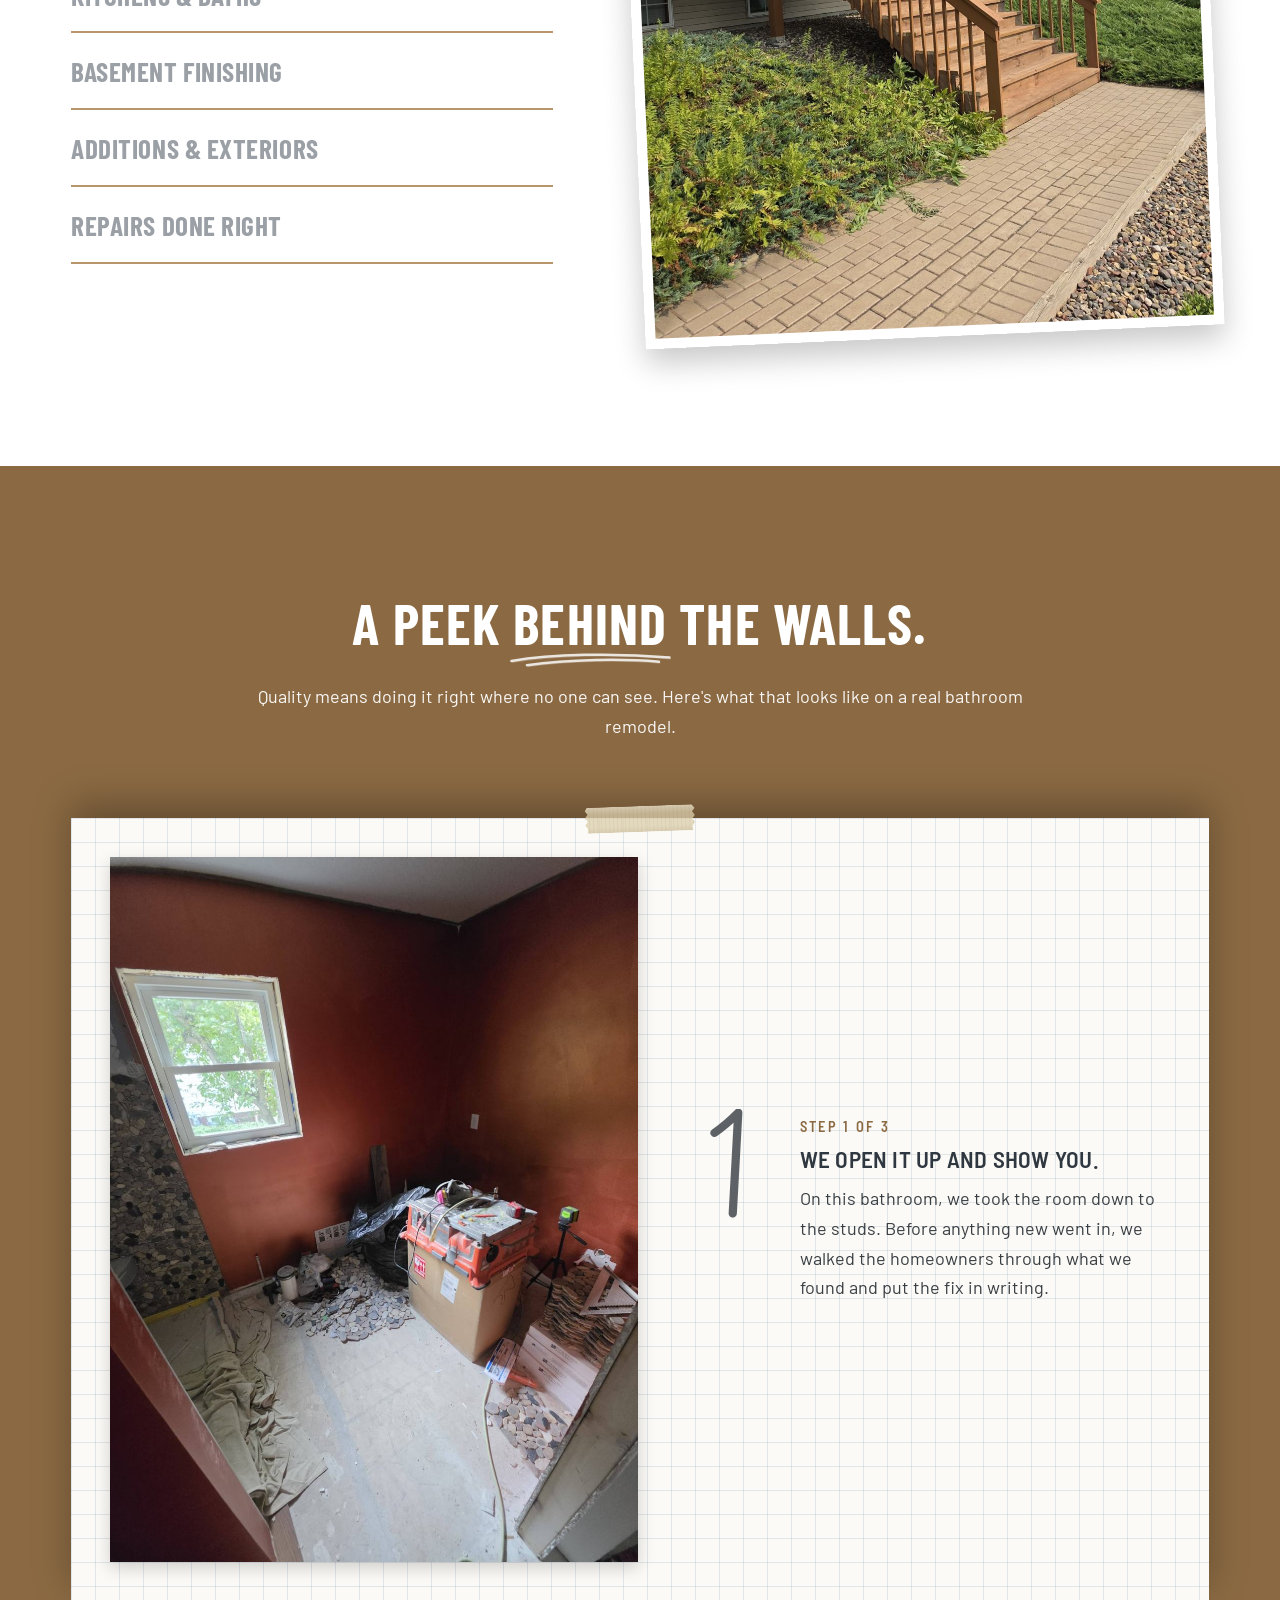
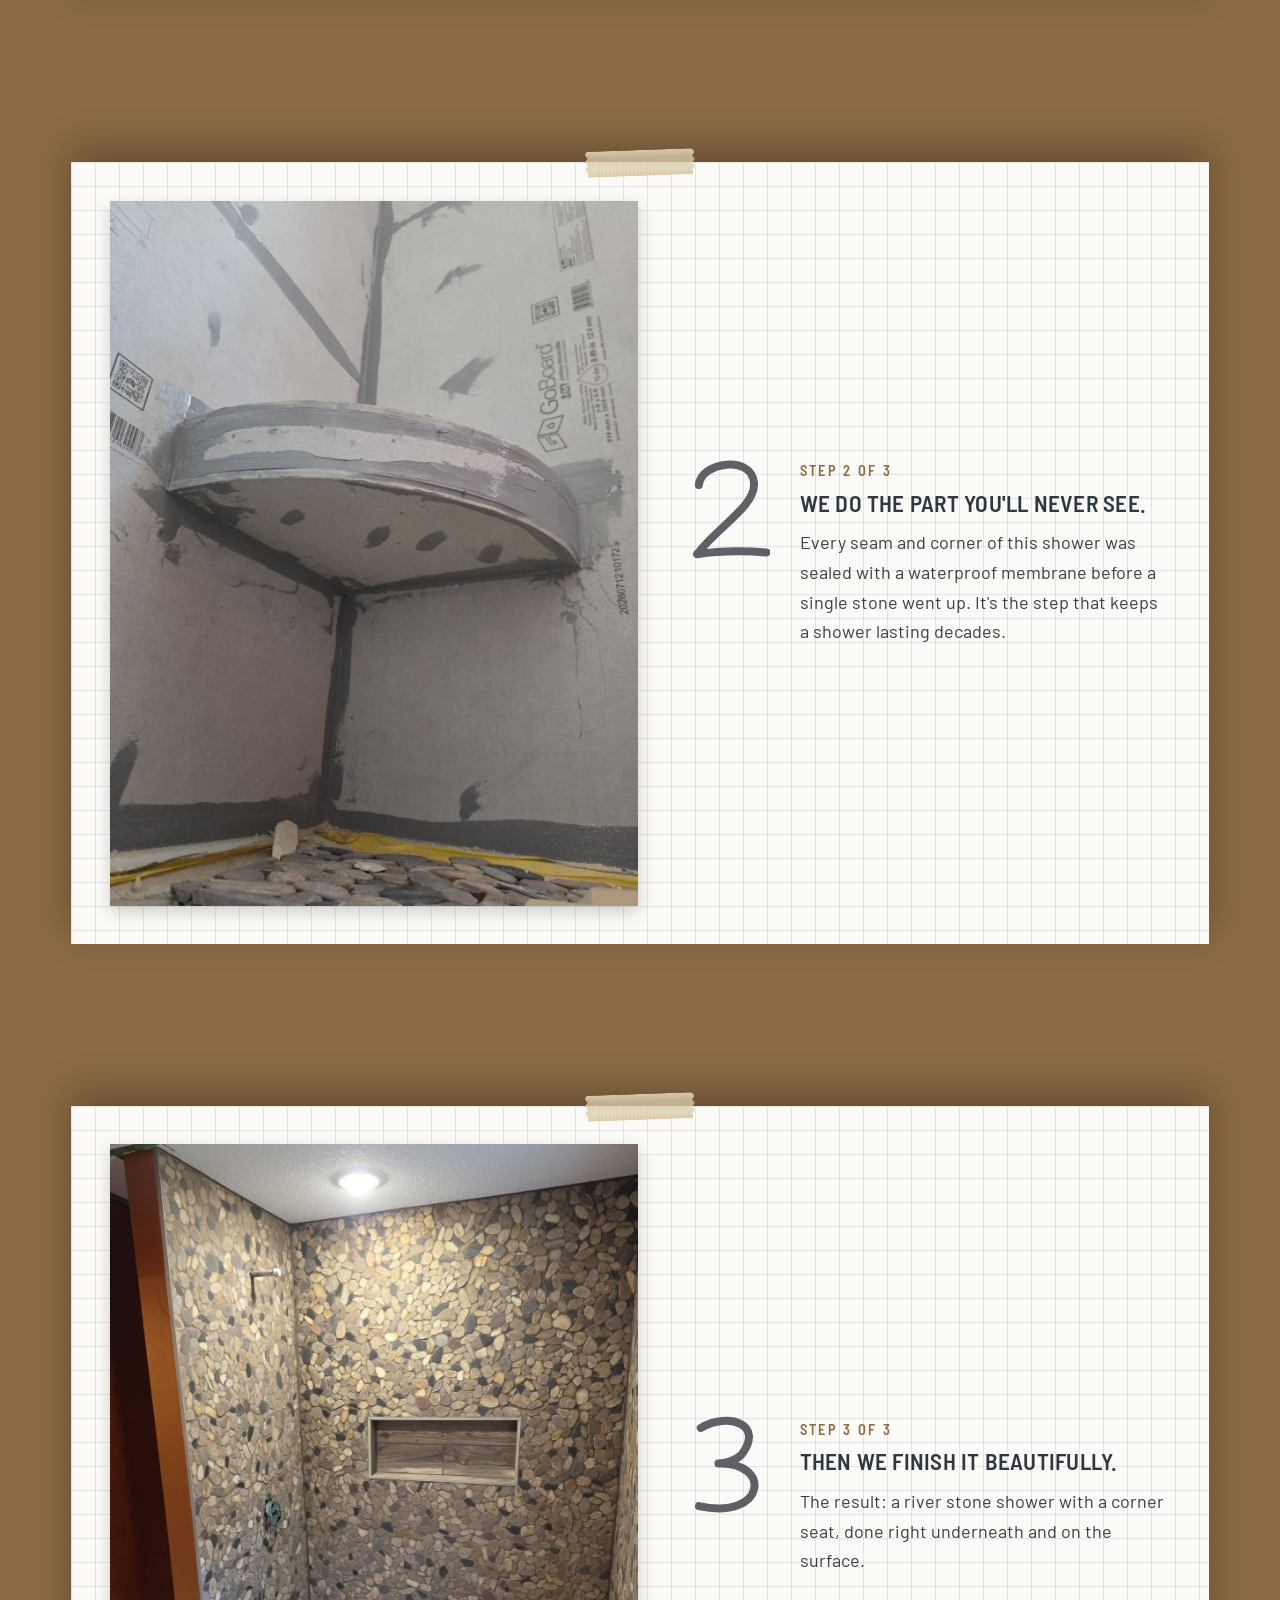
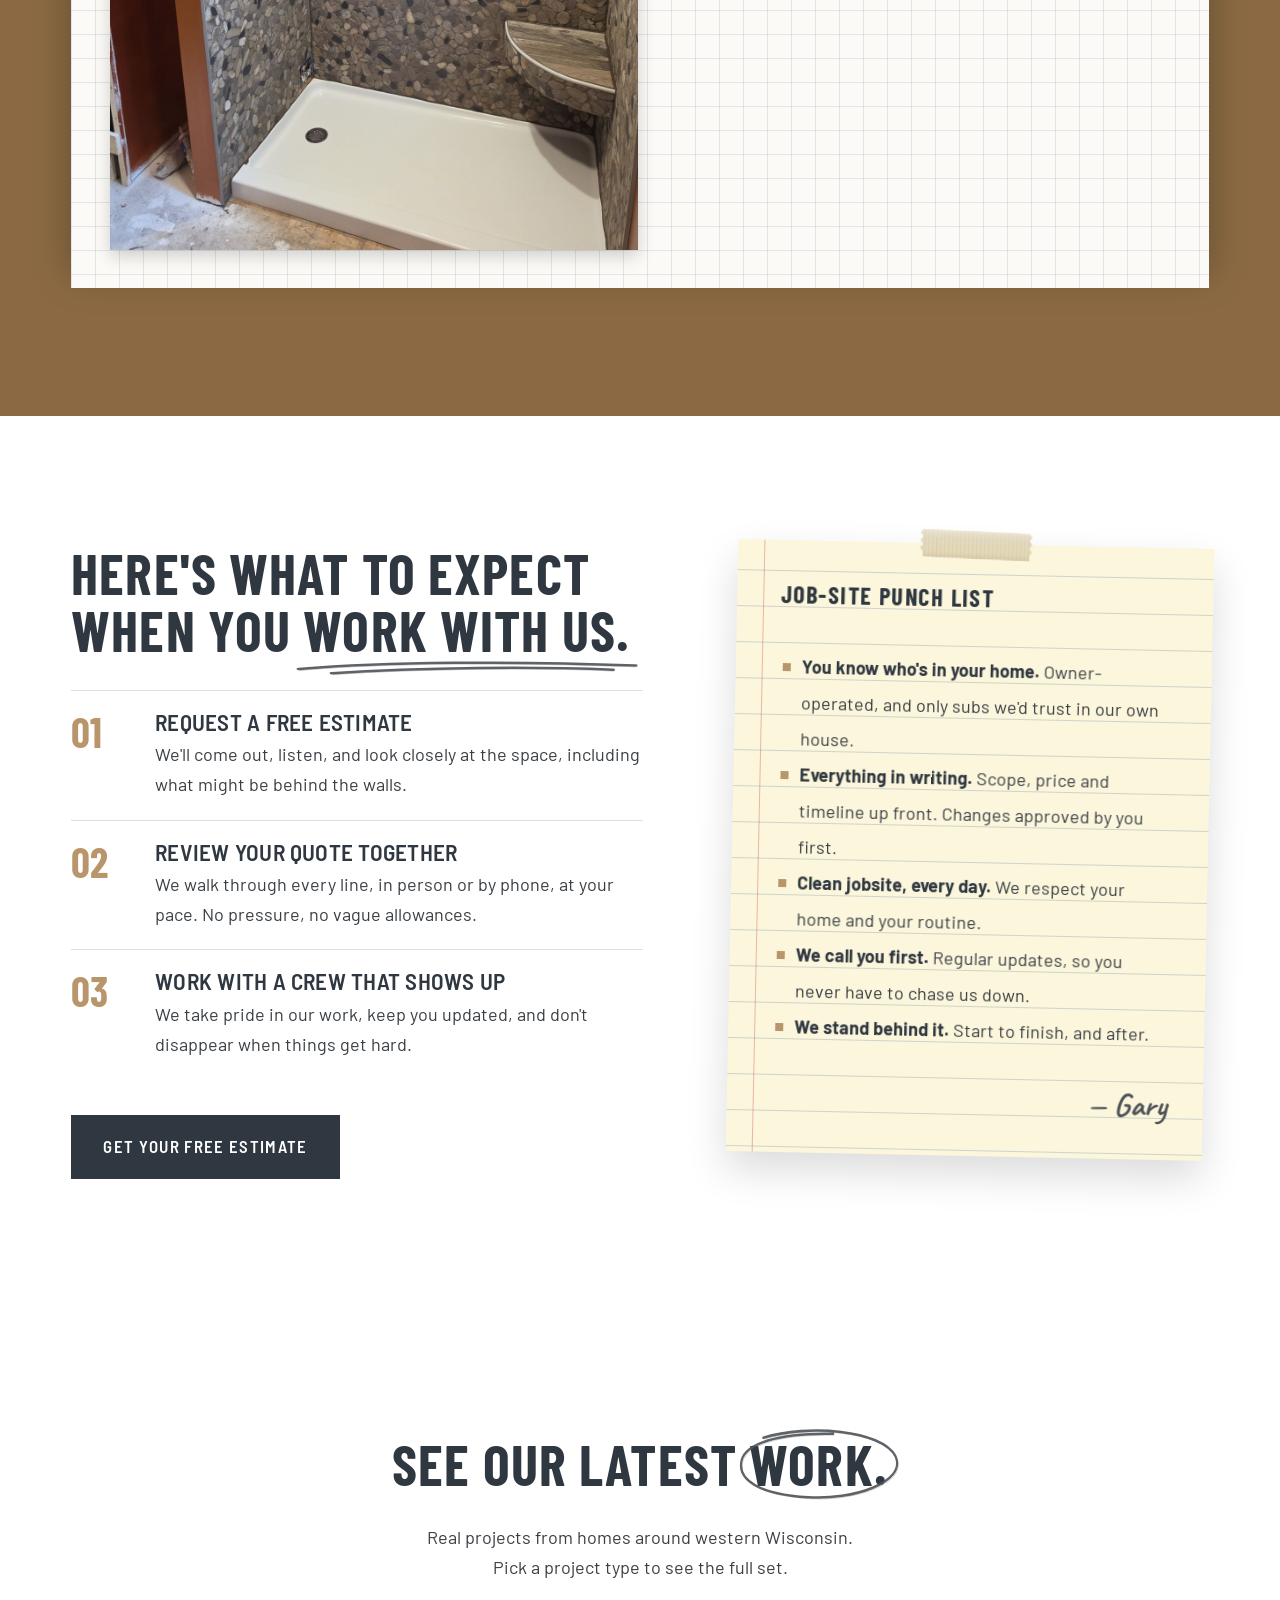
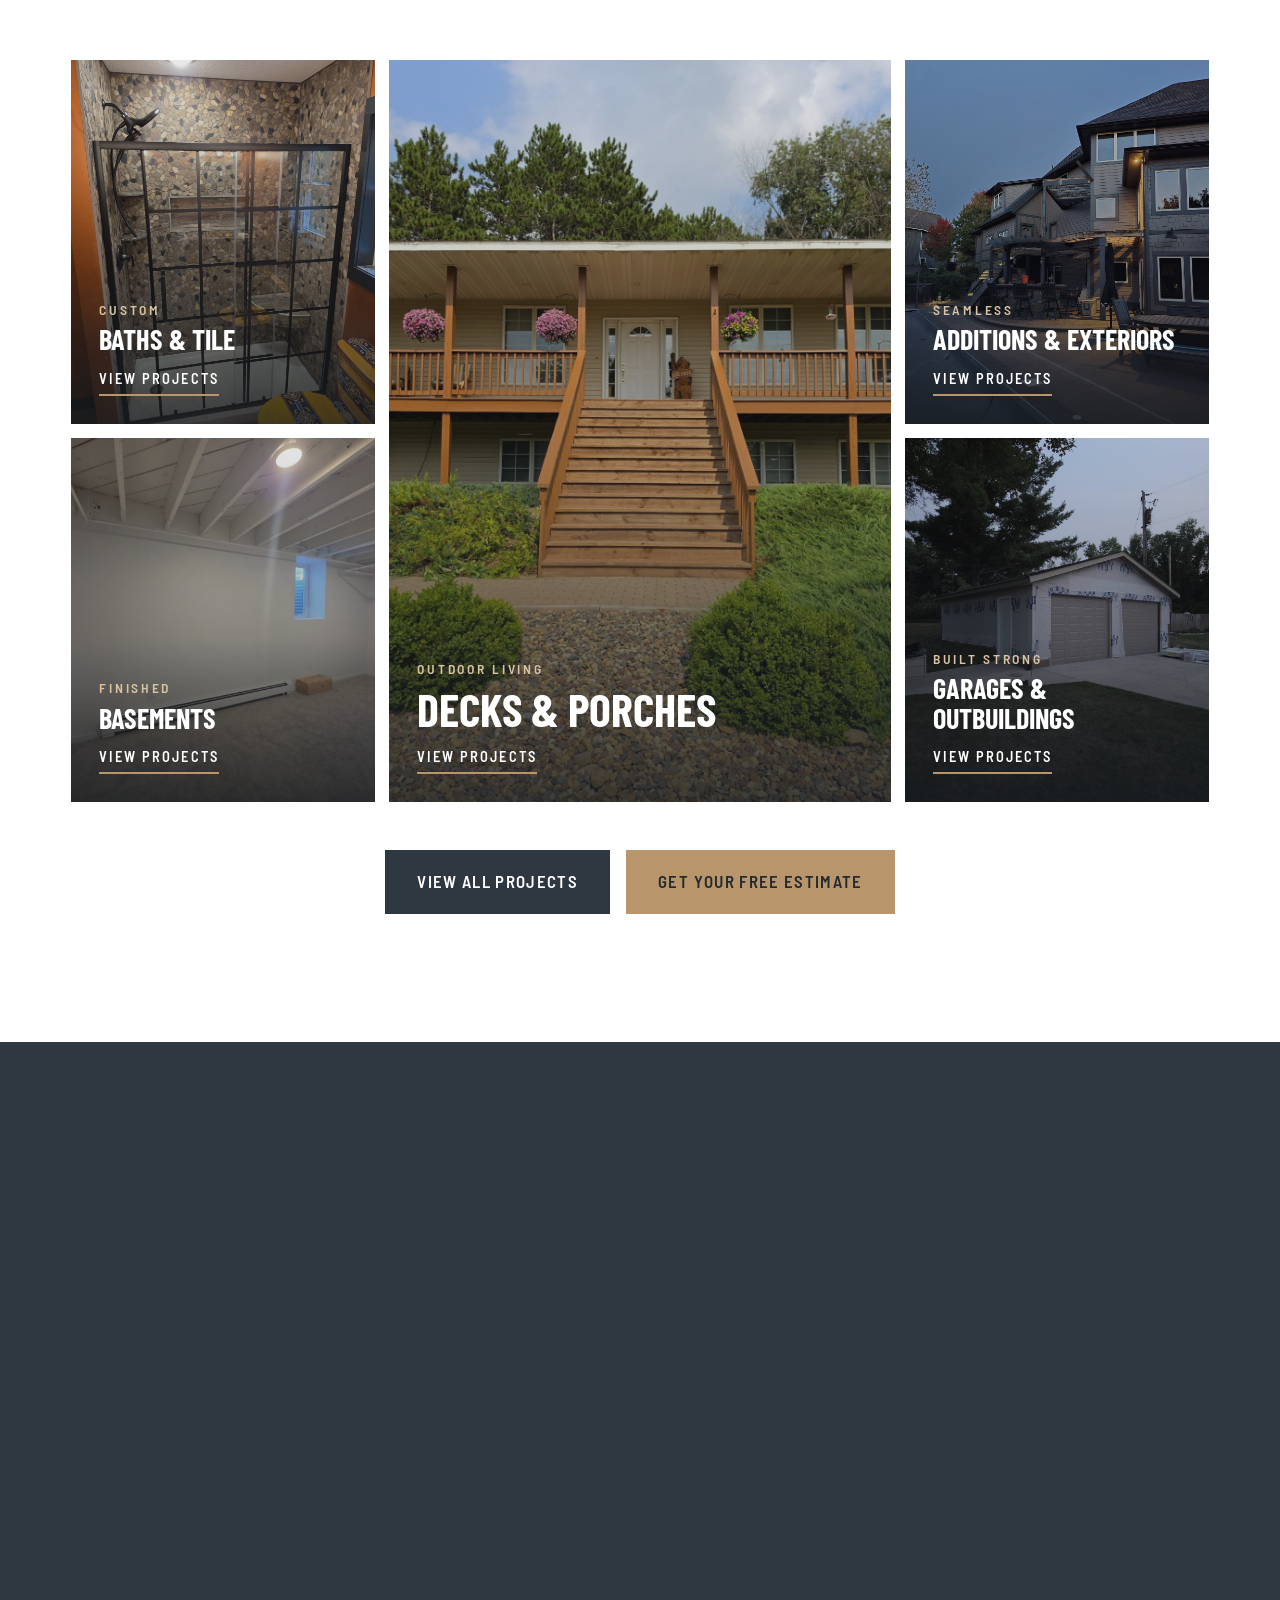
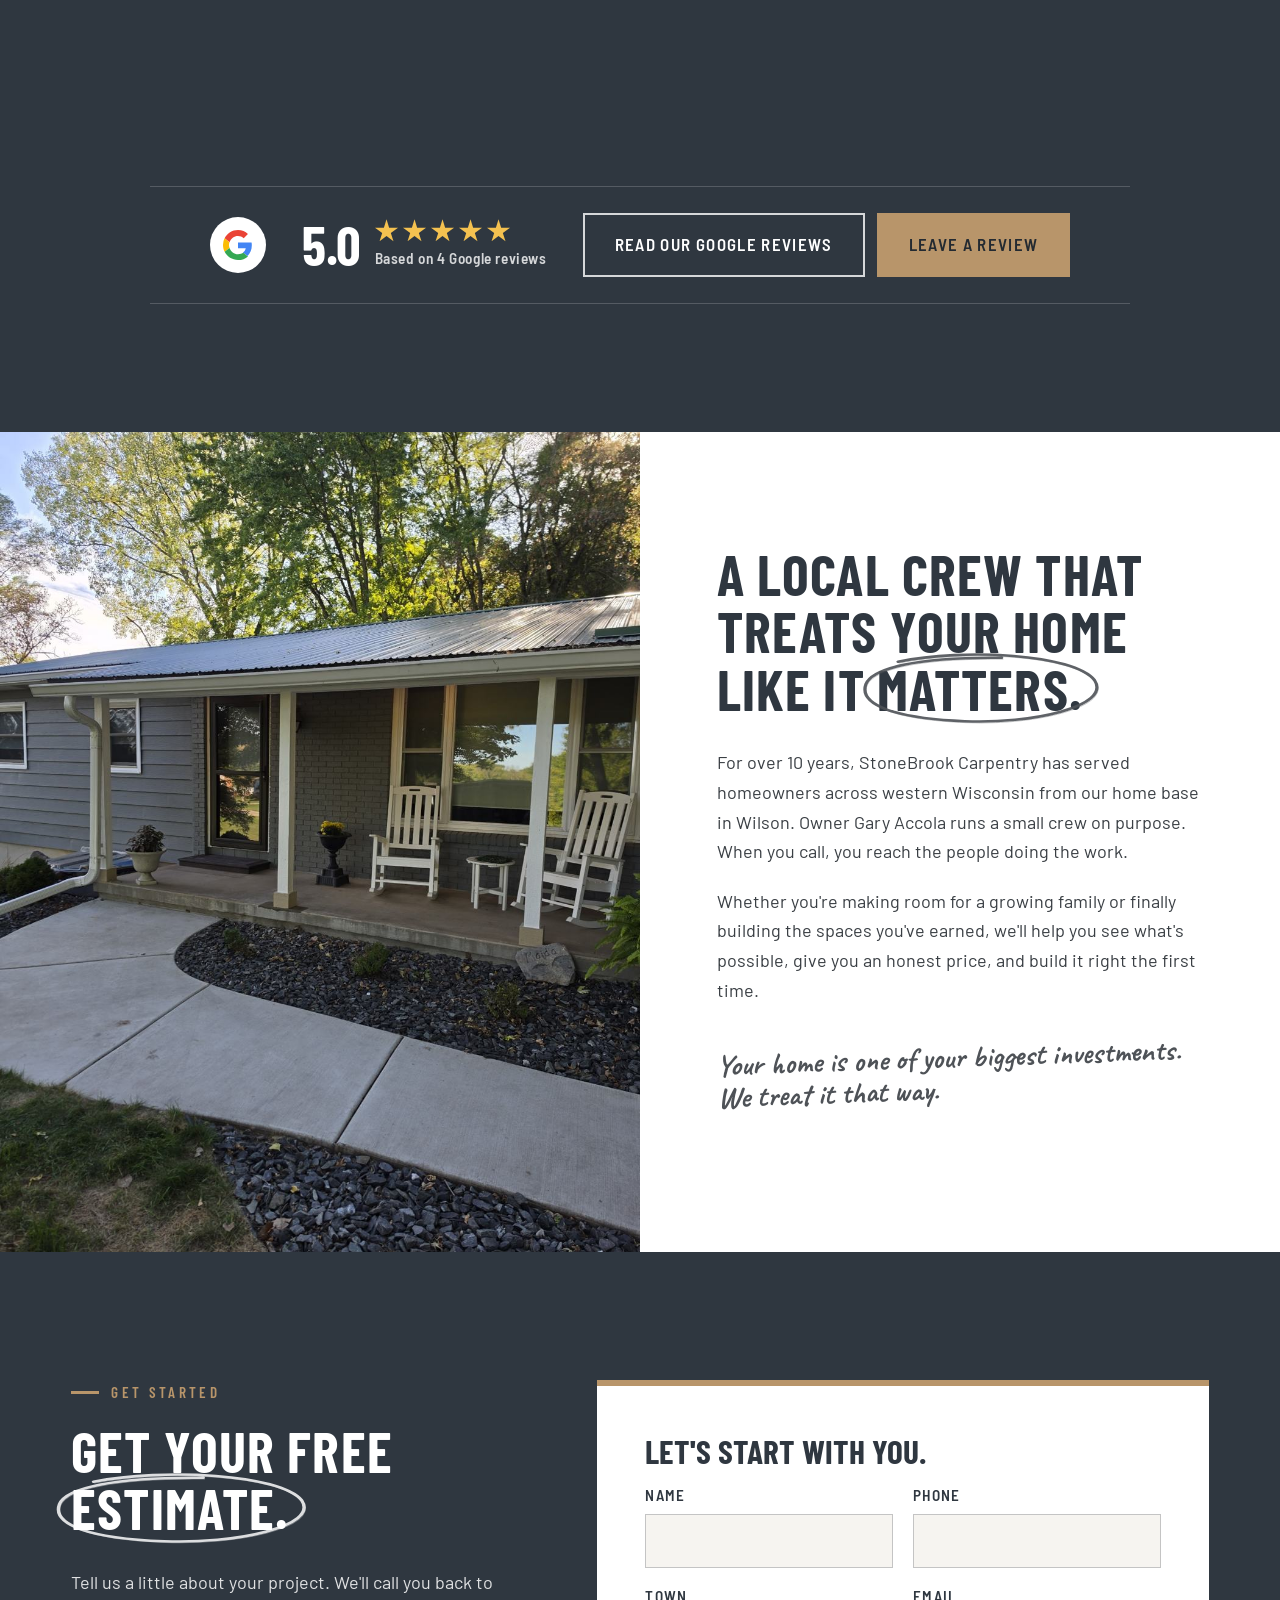
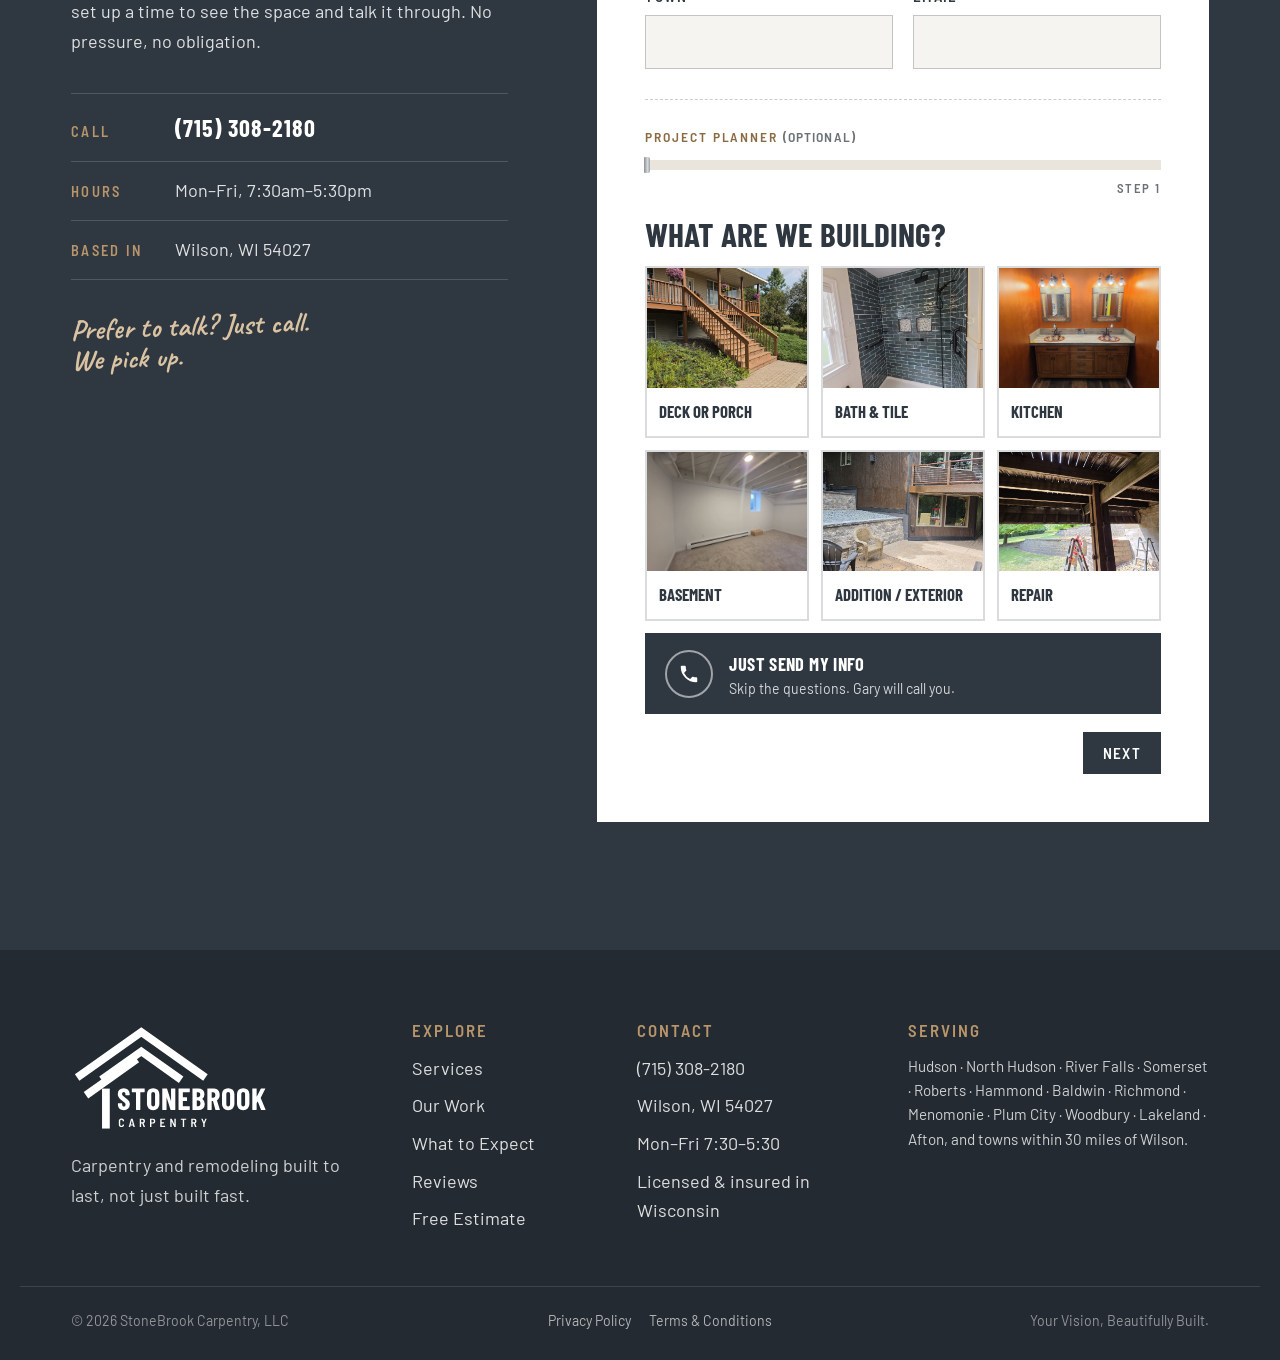
==== commit 2b50a758: "Tape measure reads from the hook: 1 stays by the hook, higher numbers pull out behind it Co-Authored" ====
--- a/index.html
+++ b/index.html
@@ -21,7 +21,7 @@
 <link rel="preconnect" href="https://fonts.googleapis.com">
 <link rel="preconnect" href="https://fonts.gstatic.com" crossorigin>
 <link href="https://fonts.googleapis.com/css2?family=Barlow+Condensed:wght@600;700&family=Barlow+Semi+Condensed:wght@500;600&family=Barlow:ital,wght@0,400;0,500;0,600;1,400&family=Caveat:wght@600;700&display=swap" rel="stylesheet">
-<link rel="stylesheet" href="assets/css/main.css?v=202610271453">
+<link rel="stylesheet" href="assets/css/main.css?v=202610271500">
 <script>
   // Only hide animated elements when JS is running and motion is wanted.
   if (!matchMedia('(prefers-reduced-motion: reduce)').matches) {
@@ -471,9 +471,9 @@
 <nav class="m-bar" aria-label="Quick contact"><a href="tel:+17153082180"><svg viewBox="0 0 24 24" aria-hidden="true"><path d="M6.6 10.8a15.1 15.1 0 0 0 6.6 6.6l2.2-2.2a1 1 0 0 1 1-.25 11.4 11.4 0 0 0 3.6.57 1 1 0 0 1 1 1V20a1 1 0 0 1-1 1A17 17 0 0 1 3 4a1 1 0 0 1 1-1h3.5a1 1 0 0 1 1 1c0 1.25.2 2.45.57 3.57a1 1 0 0 1-.25 1z"/></svg>Call</a><a href="#estimate">Free Estimate</a></nav>
 <!-- /BUILD:mbar -->
 <!-- BUILD:scripts -->
-<script src="assets/js/nav.js?v=202610271453"></script>
-<script src="assets/js/estimate.js?v=202610271453"></script>
-<script src="assets/js/main.js?v=202610271453"></script>
+<script src="assets/js/nav.js?v=202610271500"></script>
+<script src="assets/js/estimate.js?v=202610271500"></script>
+<script src="assets/js/main.js?v=202610271500"></script>
 <!-- /BUILD:scripts -->
 </body>
 </html>
--- a/assets/css/main.css
+++ b/assets/css/main.css
@@ -51,11 +51,11 @@
 /* Fixed across the very top of the screen; the blade pulls out as you scroll, silver hook on the end. */
 .tape { position: fixed; top: 0; left: 0; right: 0; height: 18px; z-index: 120; pointer-events: none; --tape-h: 16px; }
 /* The blade: printed inch numbers, 1/8" ticks and red 16" stud marks (tape-blade.svg) on
-   yellow steel, with a slight curve highlight. Width follows scroll progress (main.js / page.js). */
+   yellow steel, measured from the hook so "1" rides along with it and higher numbers pull out behind, with a slight curve highlight. Width follows scroll progress (main.js / page.js). */
 .tape-blade {
   position: absolute; left: 0; top: 0; height: var(--tape-h); width: 0;
   background:
-    url("../img/tape-blade.svg") 0 0 / auto 100% no-repeat,
+    url("../img/tape-blade.svg") right top / auto 100% no-repeat,
     linear-gradient(rgba(255,255,255,.35), rgba(255,255,255,0) 35%, rgba(0,0,0,0) 70%, rgba(0,0,0,.12)),
     linear-gradient(#F4CF55, #E2B43C);
   border-bottom: 1px solid #B98E22;
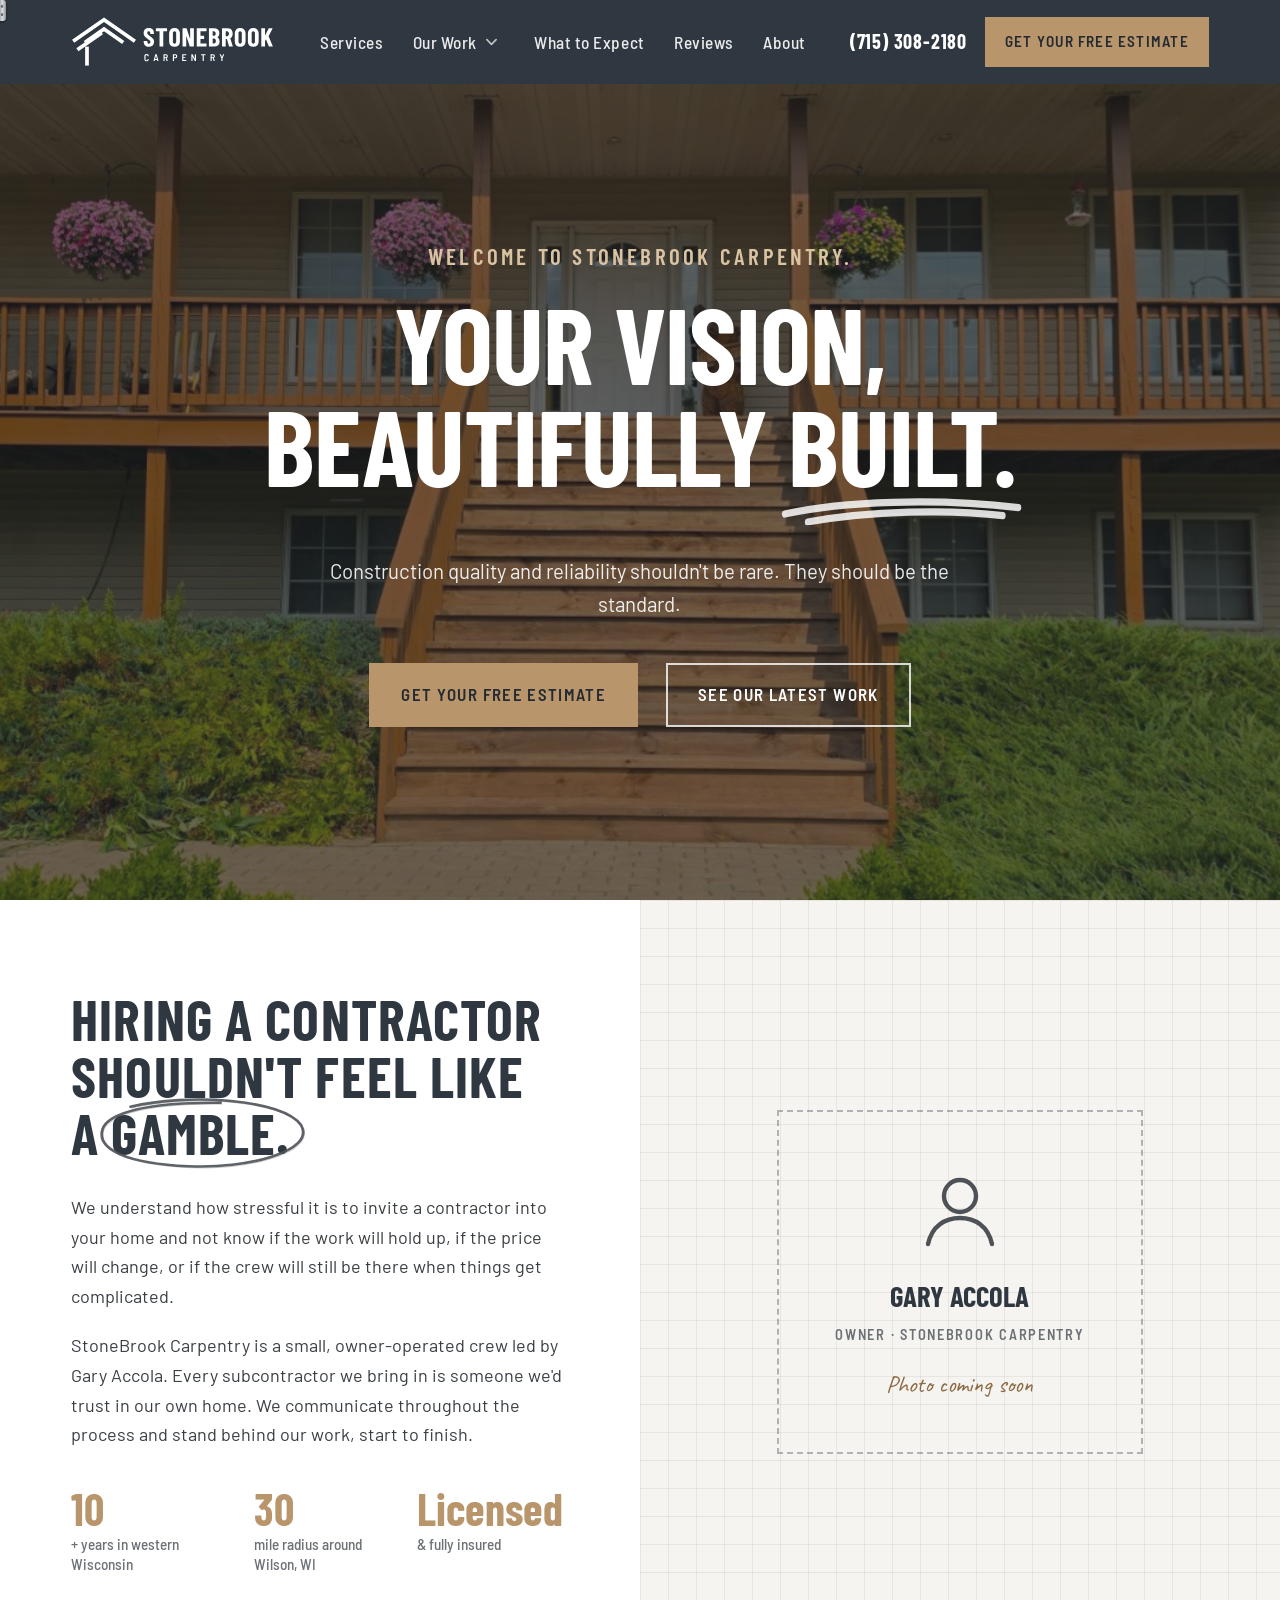
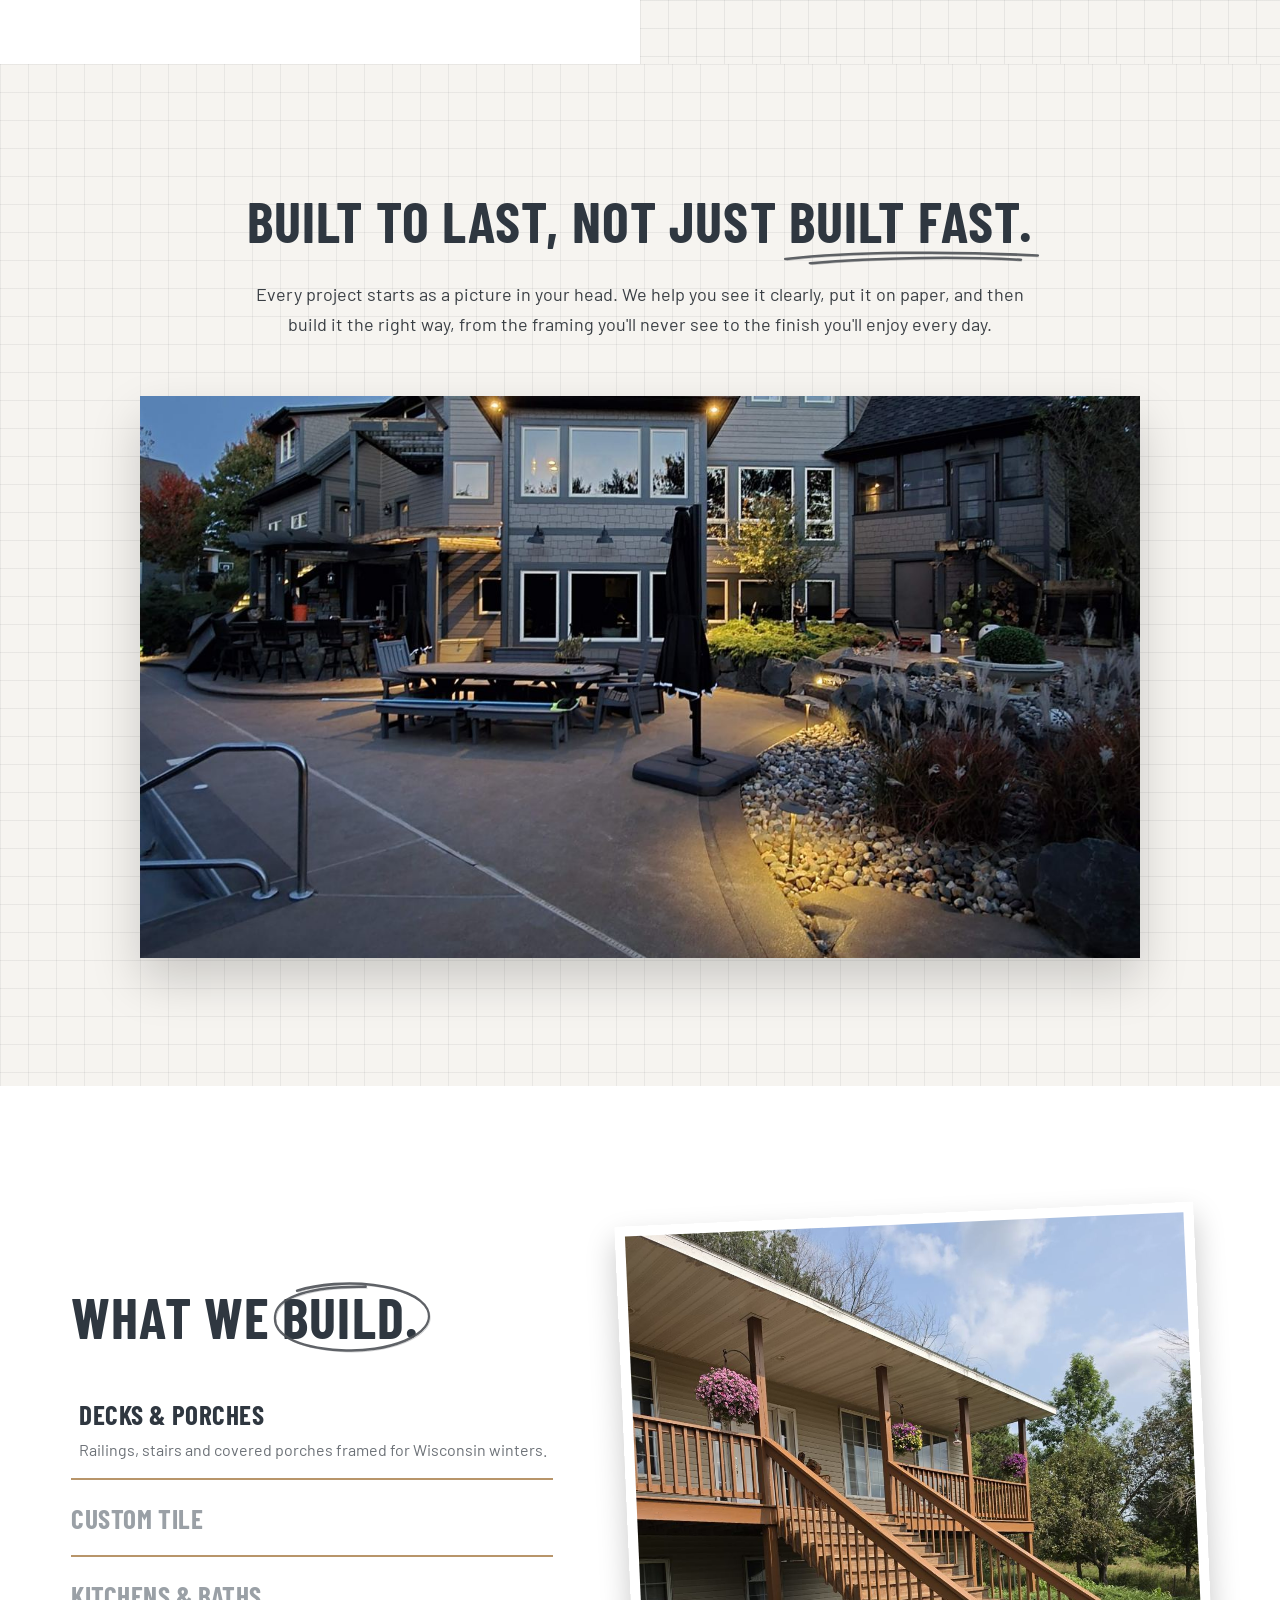
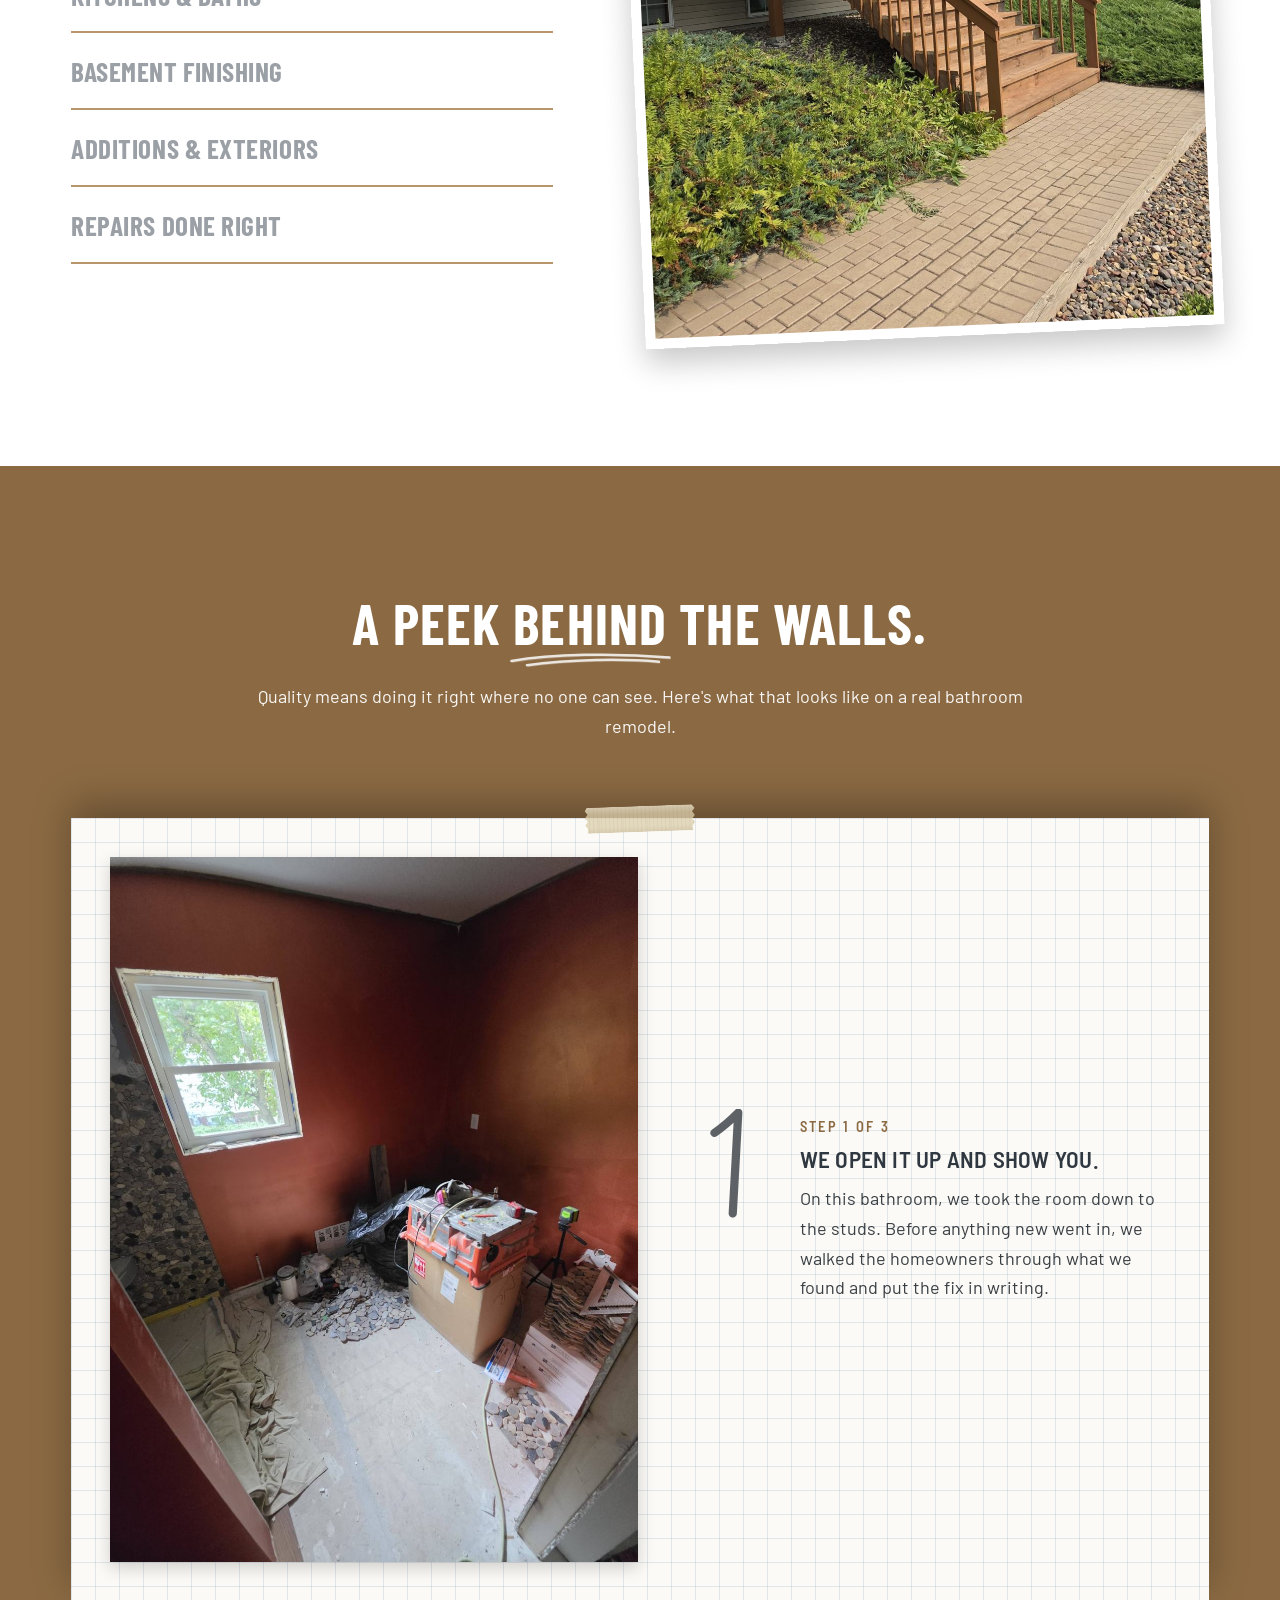
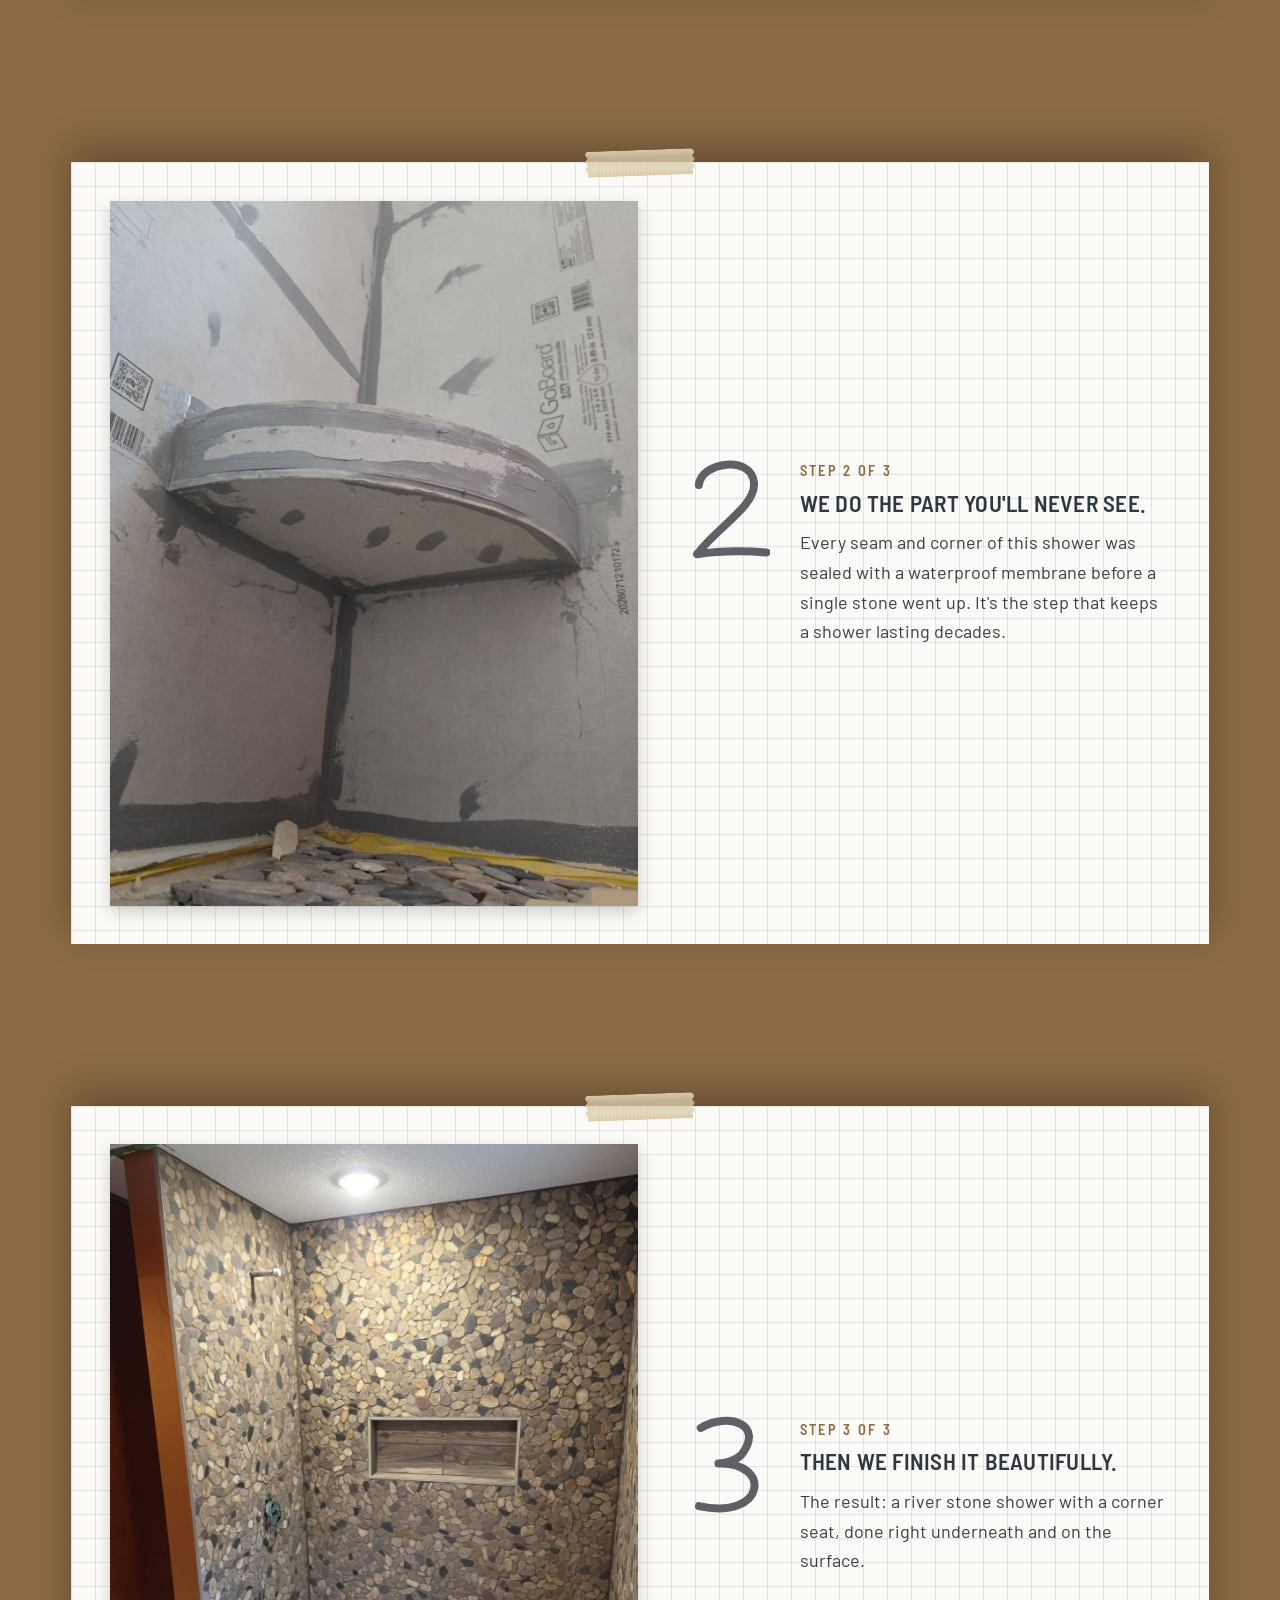
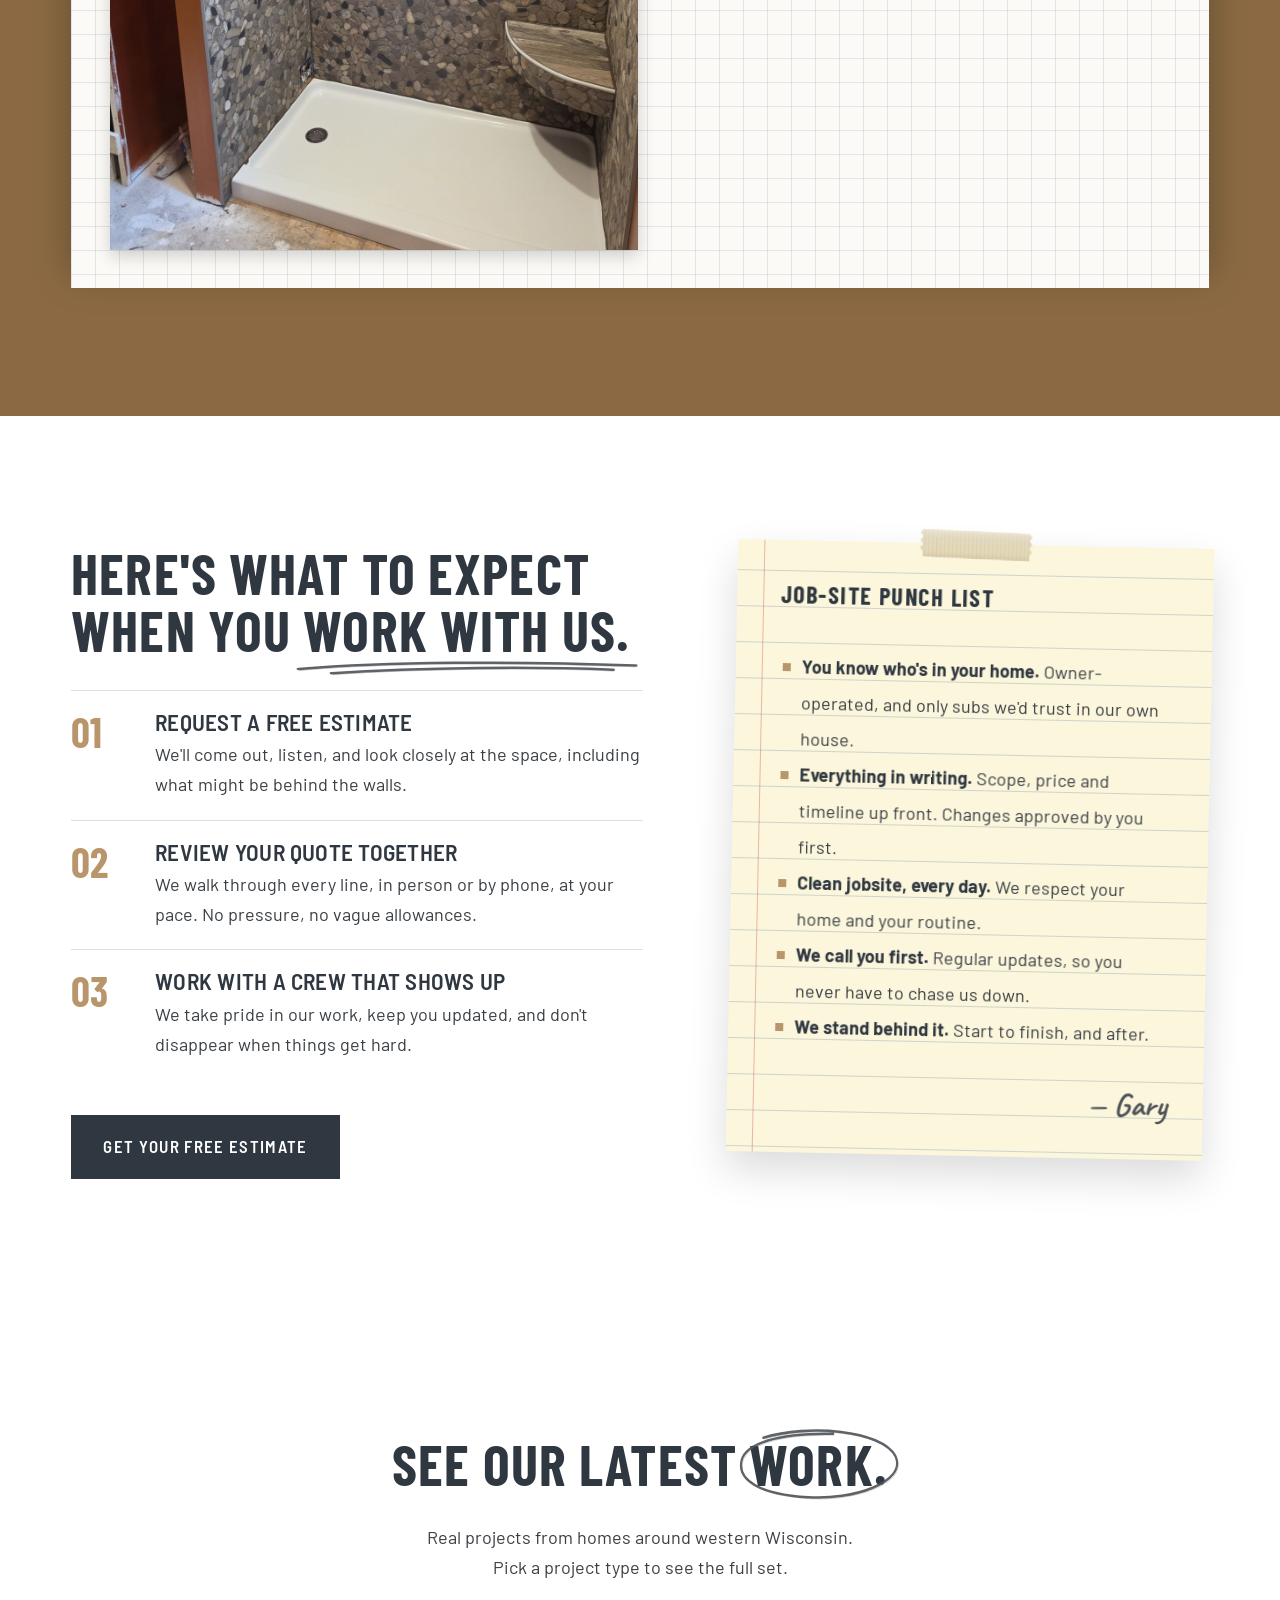
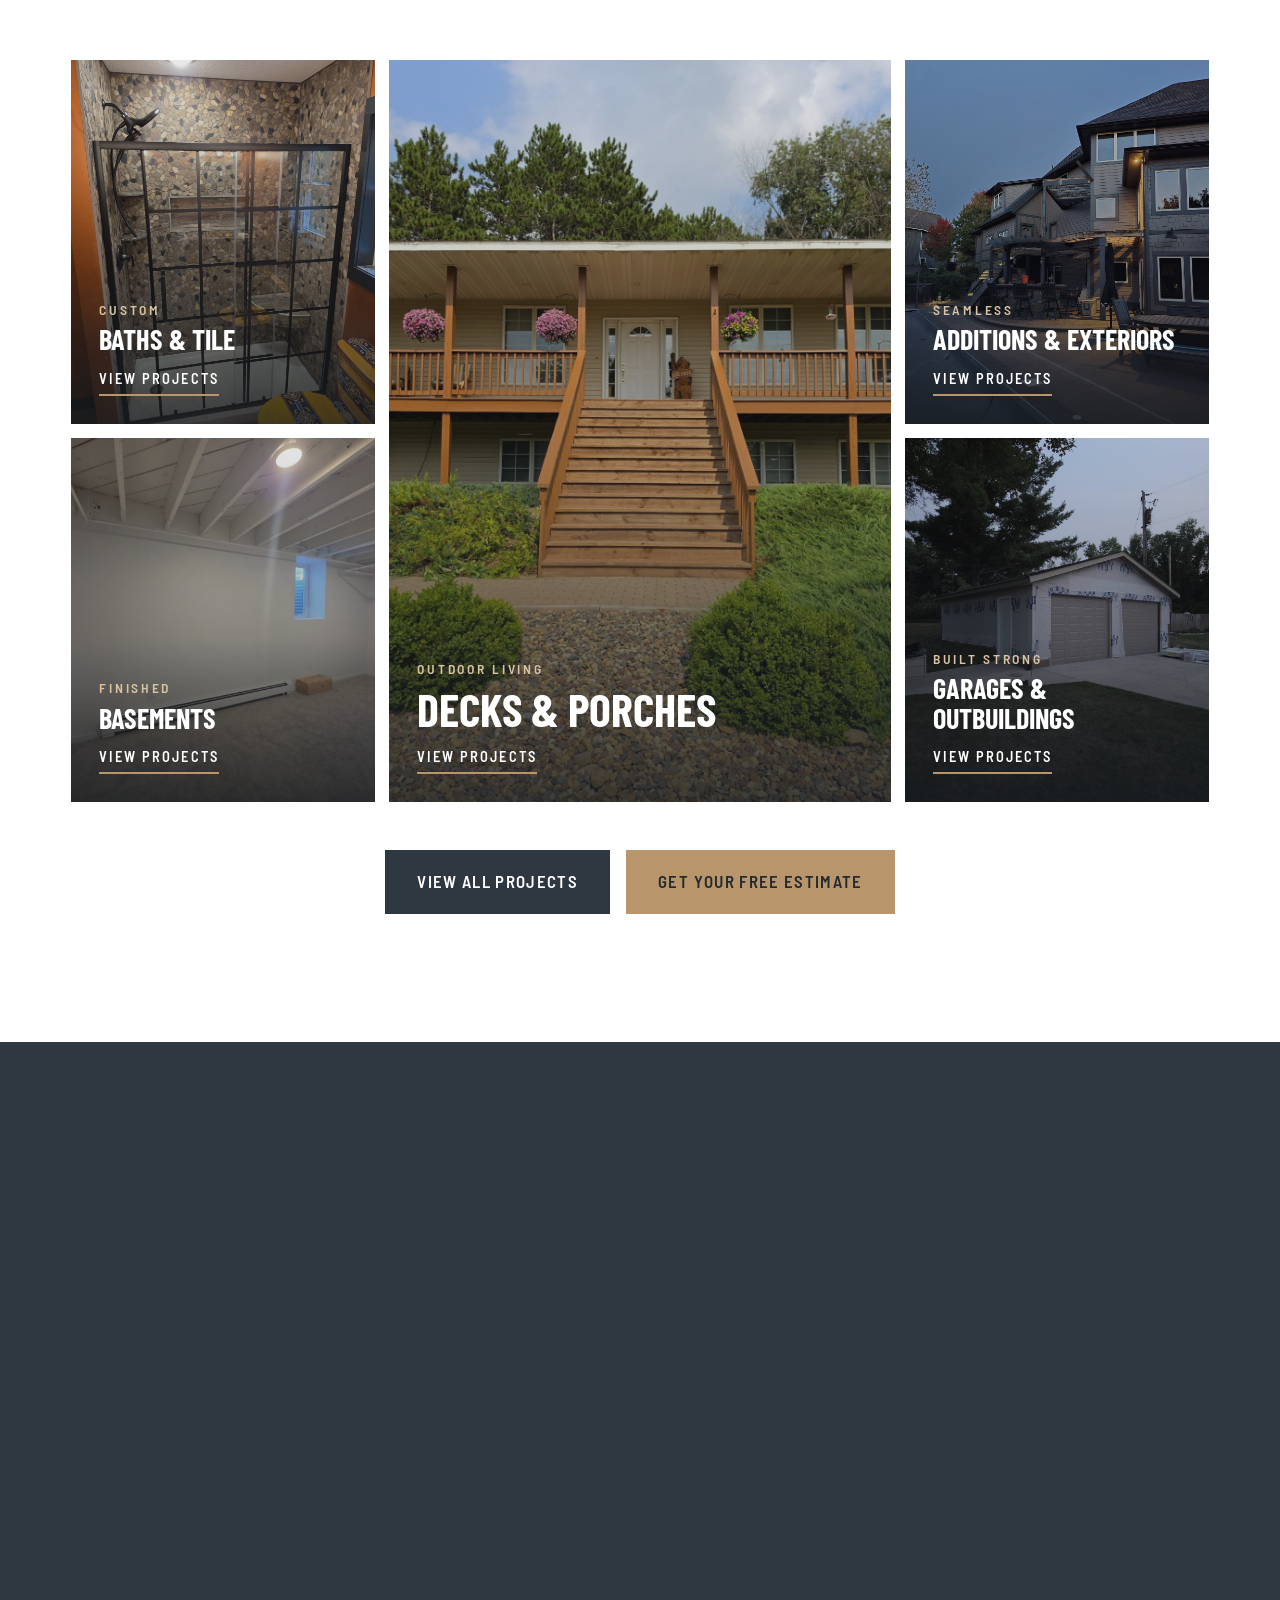
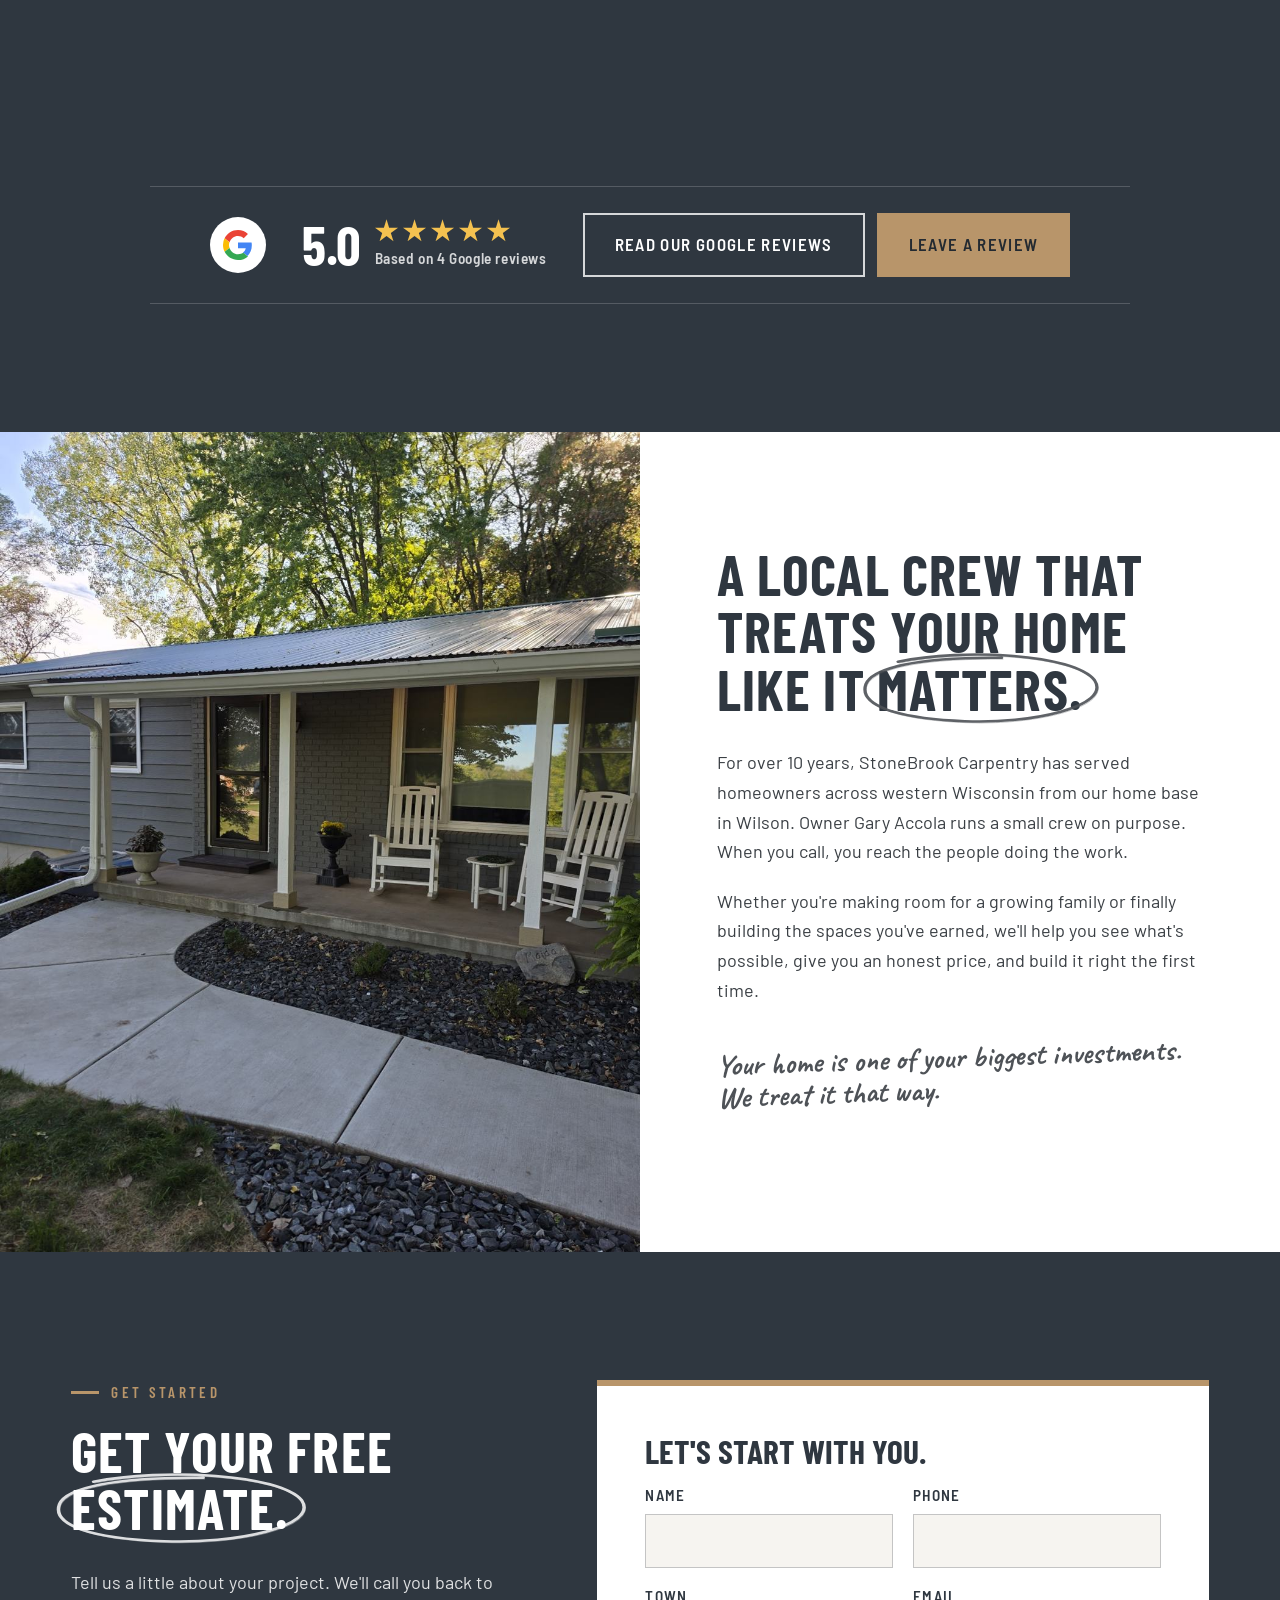
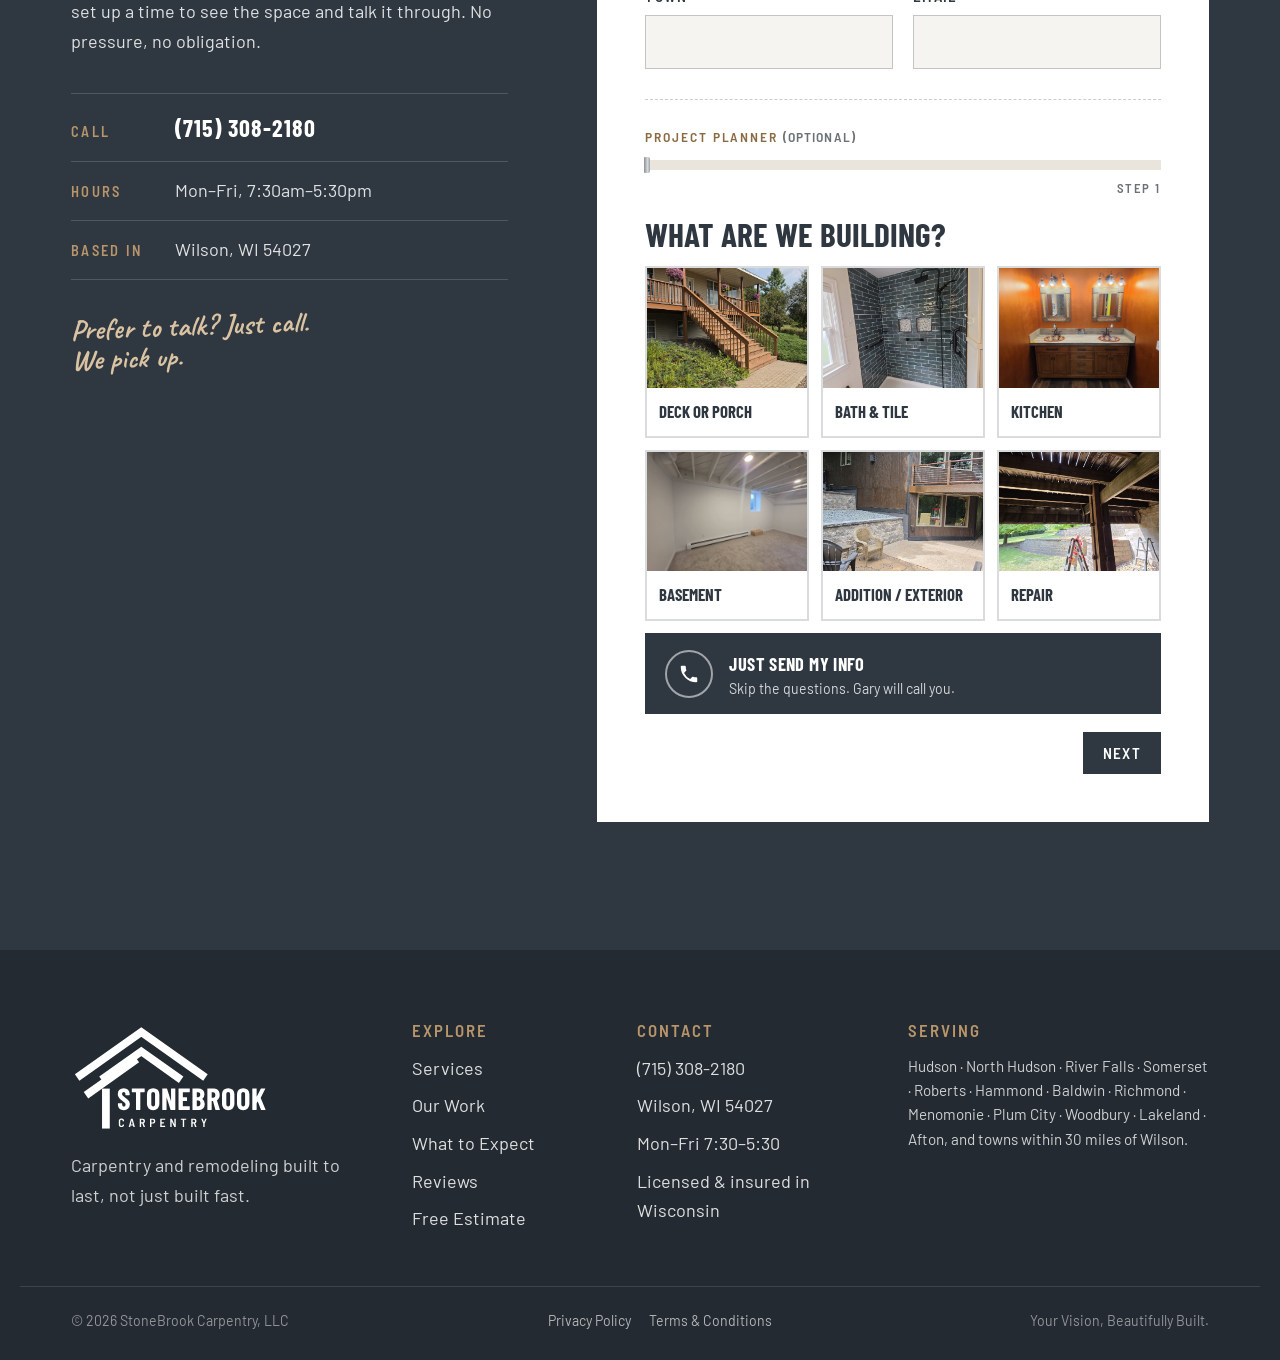
==== commit 67078e0f: "Project pages: same header height and title position on every category; blue tile shower header for " ====
--- a/index.html
+++ b/index.html
@@ -21,7 +21,7 @@
 <link rel="preconnect" href="https://fonts.googleapis.com">
 <link rel="preconnect" href="https://fonts.gstatic.com" crossorigin>
 <link href="https://fonts.googleapis.com/css2?family=Barlow+Condensed:wght@600;700&family=Barlow+Semi+Condensed:wght@500;600&family=Barlow:ital,wght@0,400;0,500;0,600;1,400&family=Caveat:wght@600;700&display=swap" rel="stylesheet">
-<link rel="stylesheet" href="assets/css/main.css?v=202610271500">
+<link rel="stylesheet" href="assets/css/main.css?v=202610271525">
 <script>
   // Only hide animated elements when JS is running and motion is wanted.
   if (!matchMedia('(prefers-reduced-motion: reduce)').matches) {
@@ -471,9 +471,9 @@
 <nav class="m-bar" aria-label="Quick contact"><a href="tel:+17153082180"><svg viewBox="0 0 24 24" aria-hidden="true"><path d="M6.6 10.8a15.1 15.1 0 0 0 6.6 6.6l2.2-2.2a1 1 0 0 1 1-.25 11.4 11.4 0 0 0 3.6.57 1 1 0 0 1 1 1V20a1 1 0 0 1-1 1A17 17 0 0 1 3 4a1 1 0 0 1 1-1h3.5a1 1 0 0 1 1 1c0 1.25.2 2.45.57 3.57a1 1 0 0 1-.25 1z"/></svg>Call</a><a href="#estimate">Free Estimate</a></nav>
 <!-- /BUILD:mbar -->
 <!-- BUILD:scripts -->
-<script src="assets/js/nav.js?v=202610271500"></script>
-<script src="assets/js/estimate.js?v=202610271500"></script>
-<script src="assets/js/main.js?v=202610271500"></script>
+<script src="assets/js/nav.js?v=202610271525"></script>
+<script src="assets/js/estimate.js?v=202610271525"></script>
+<script src="assets/js/main.js?v=202610271525"></script>
 <!-- /BUILD:scripts -->
 </body>
 </html>
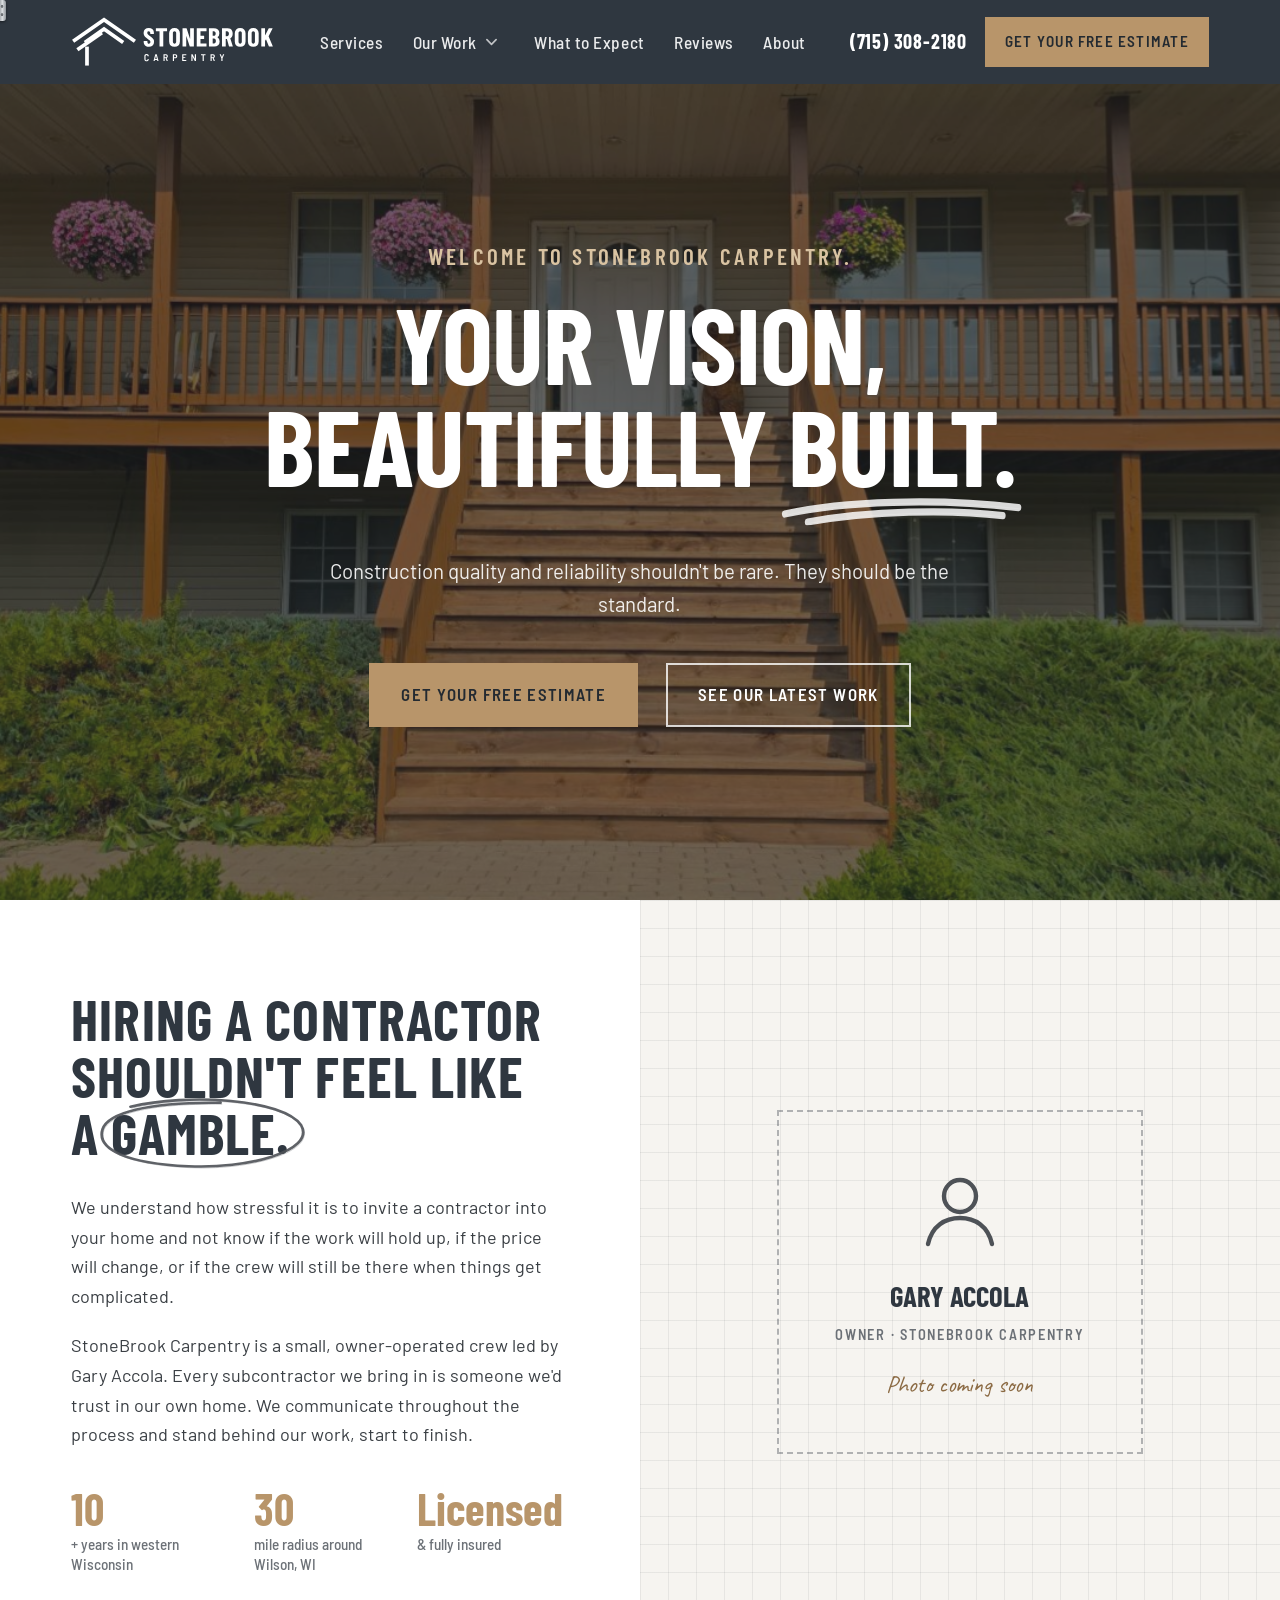
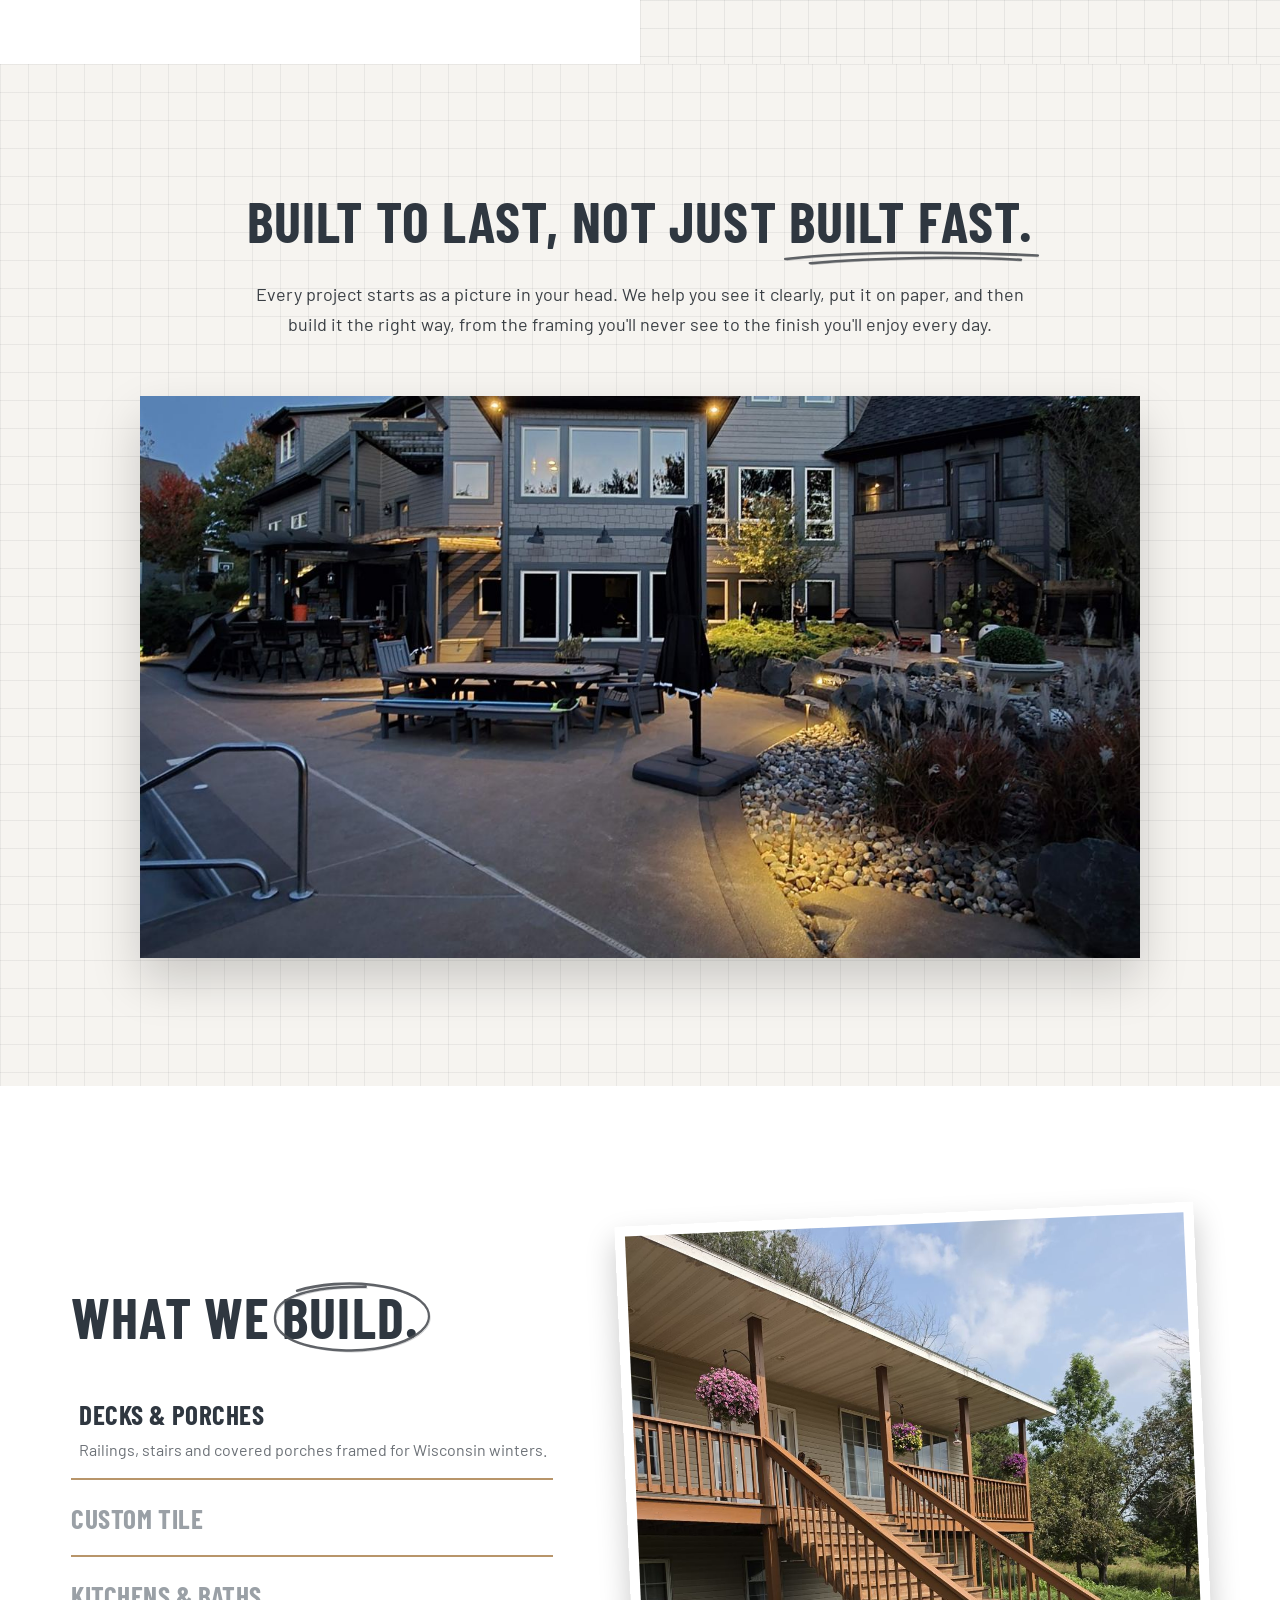
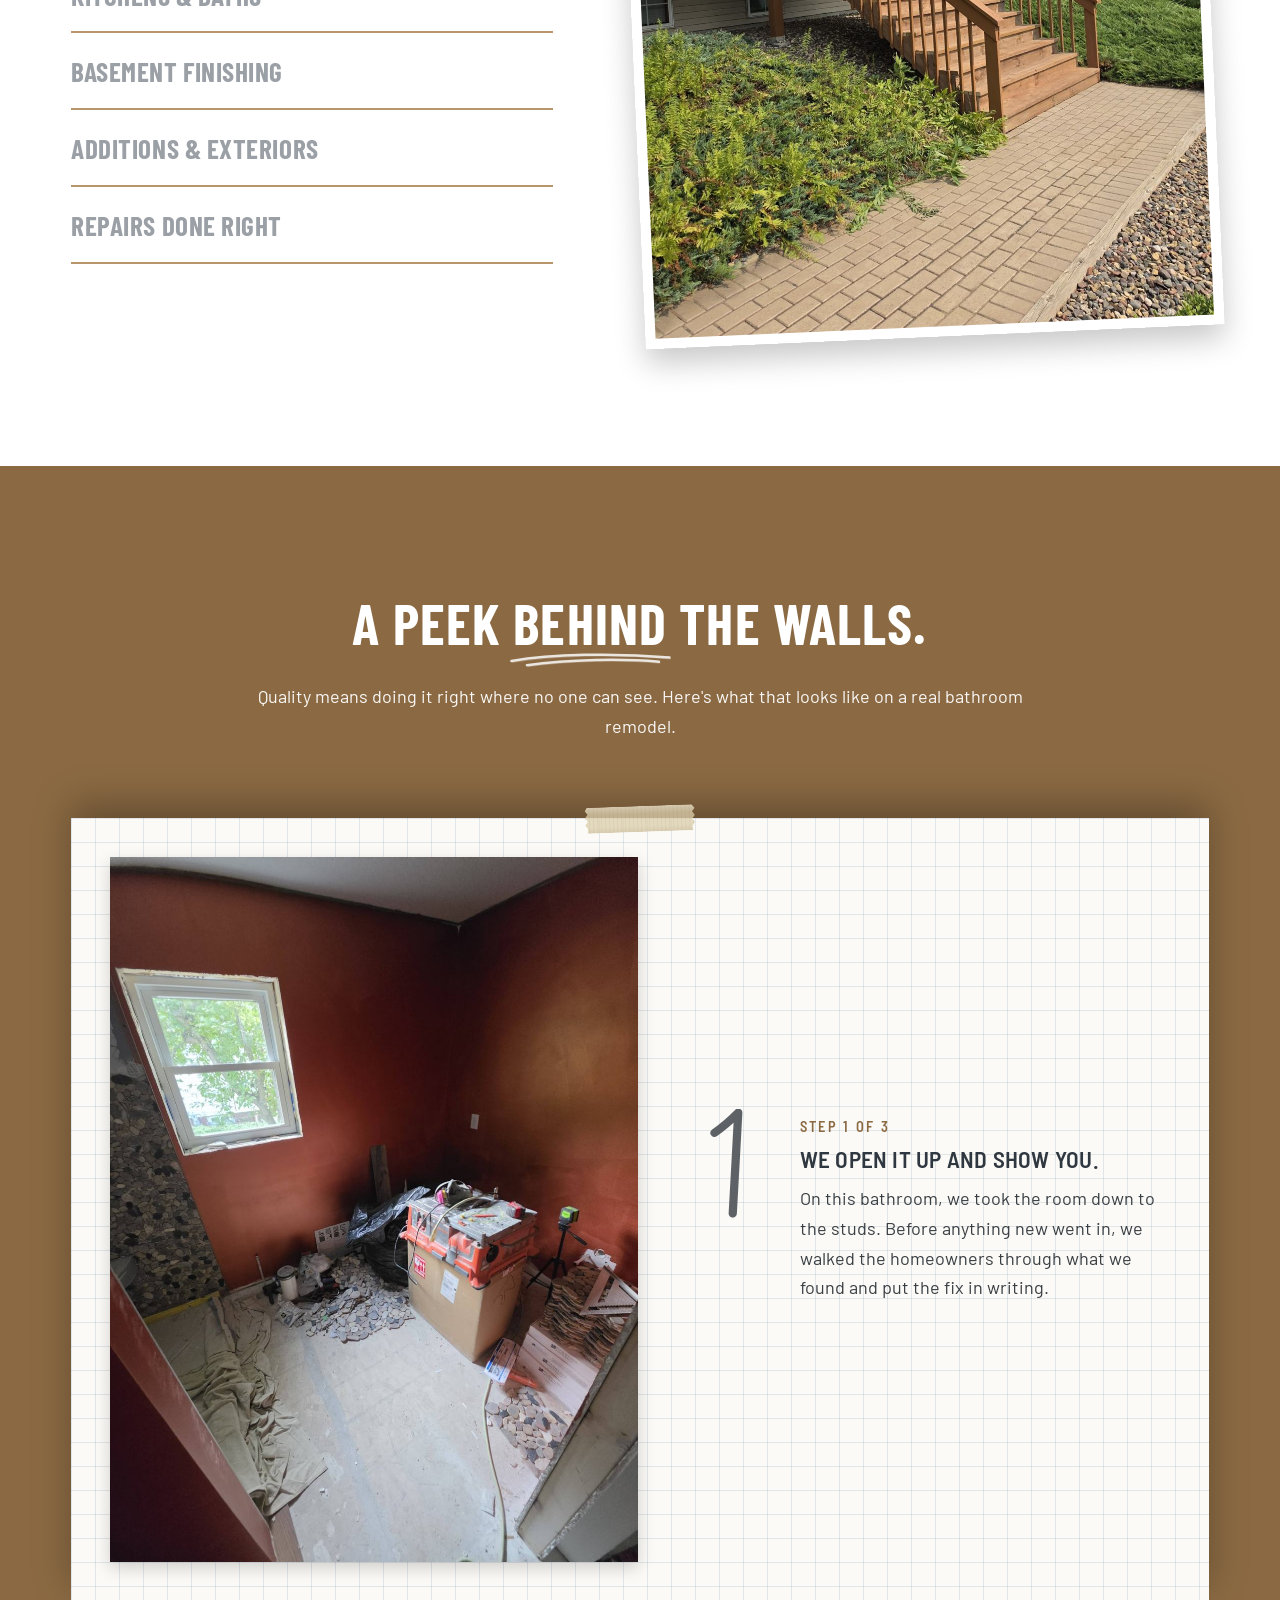
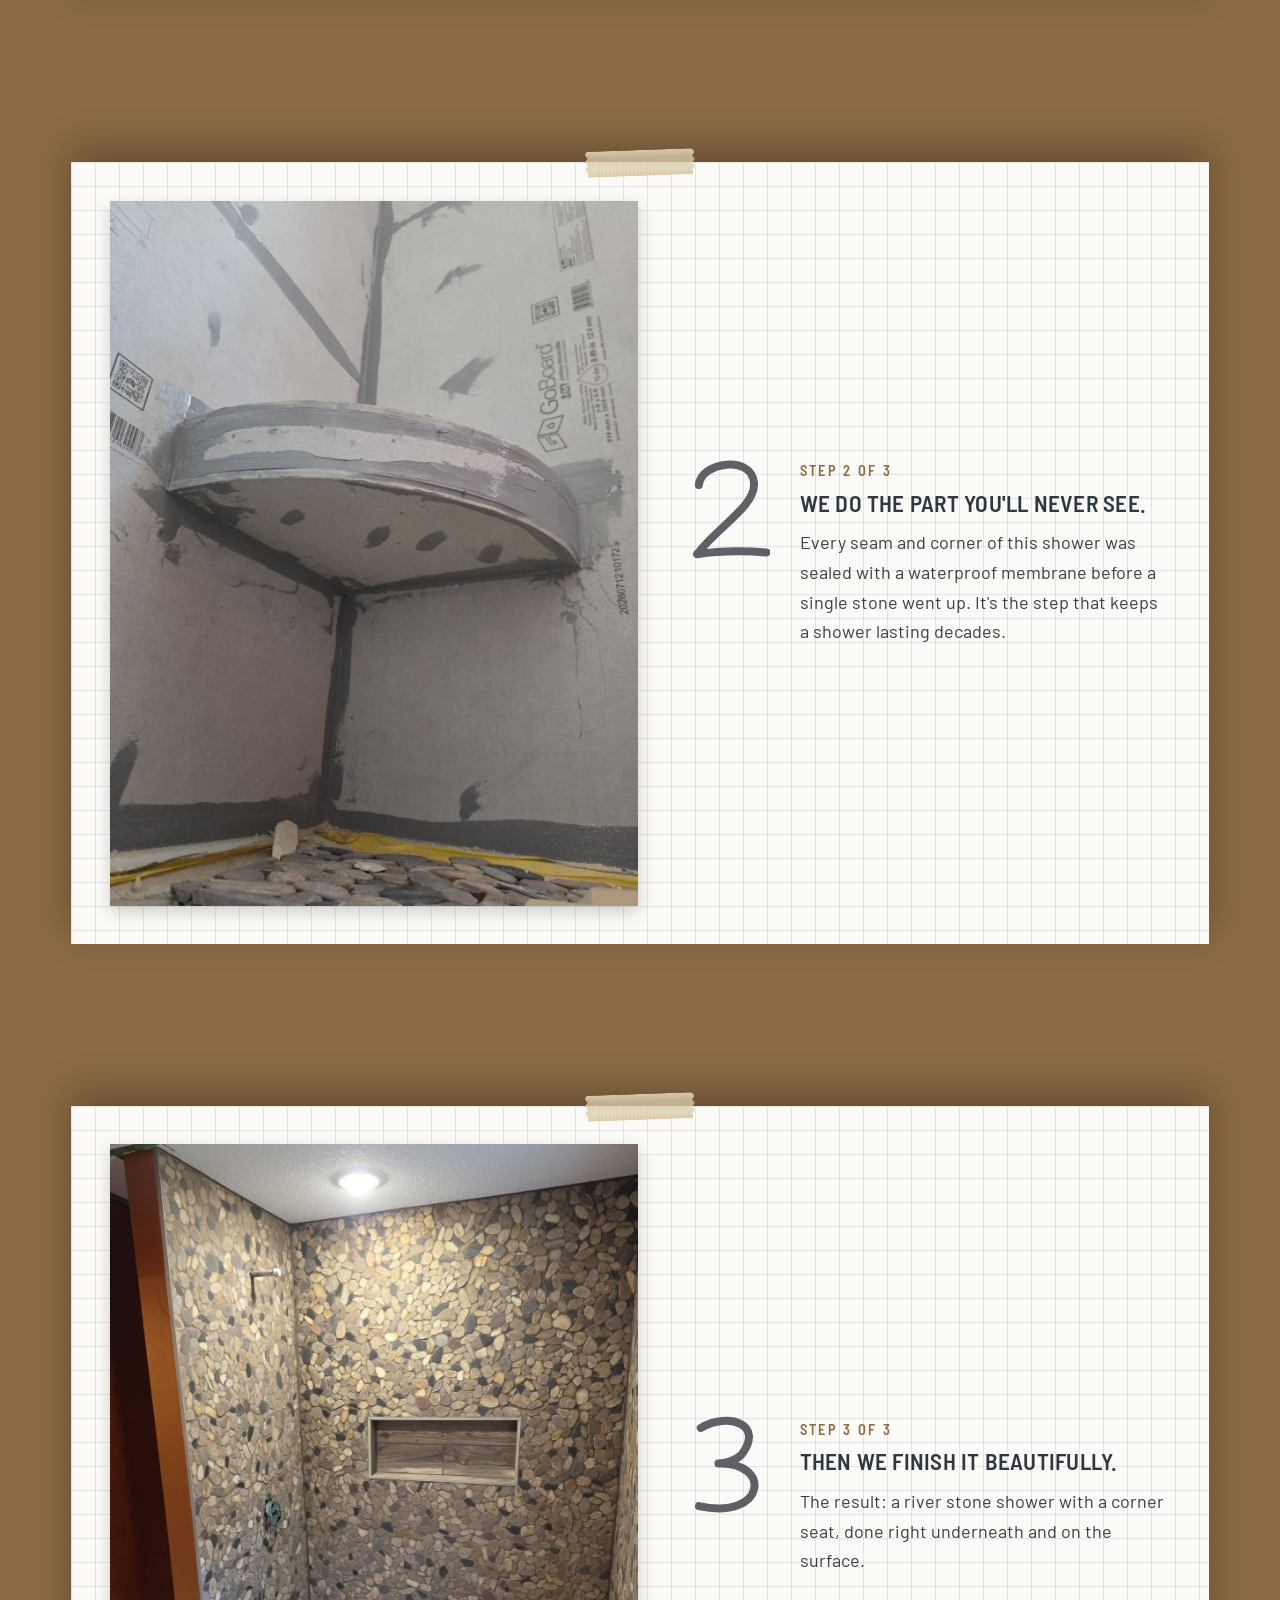
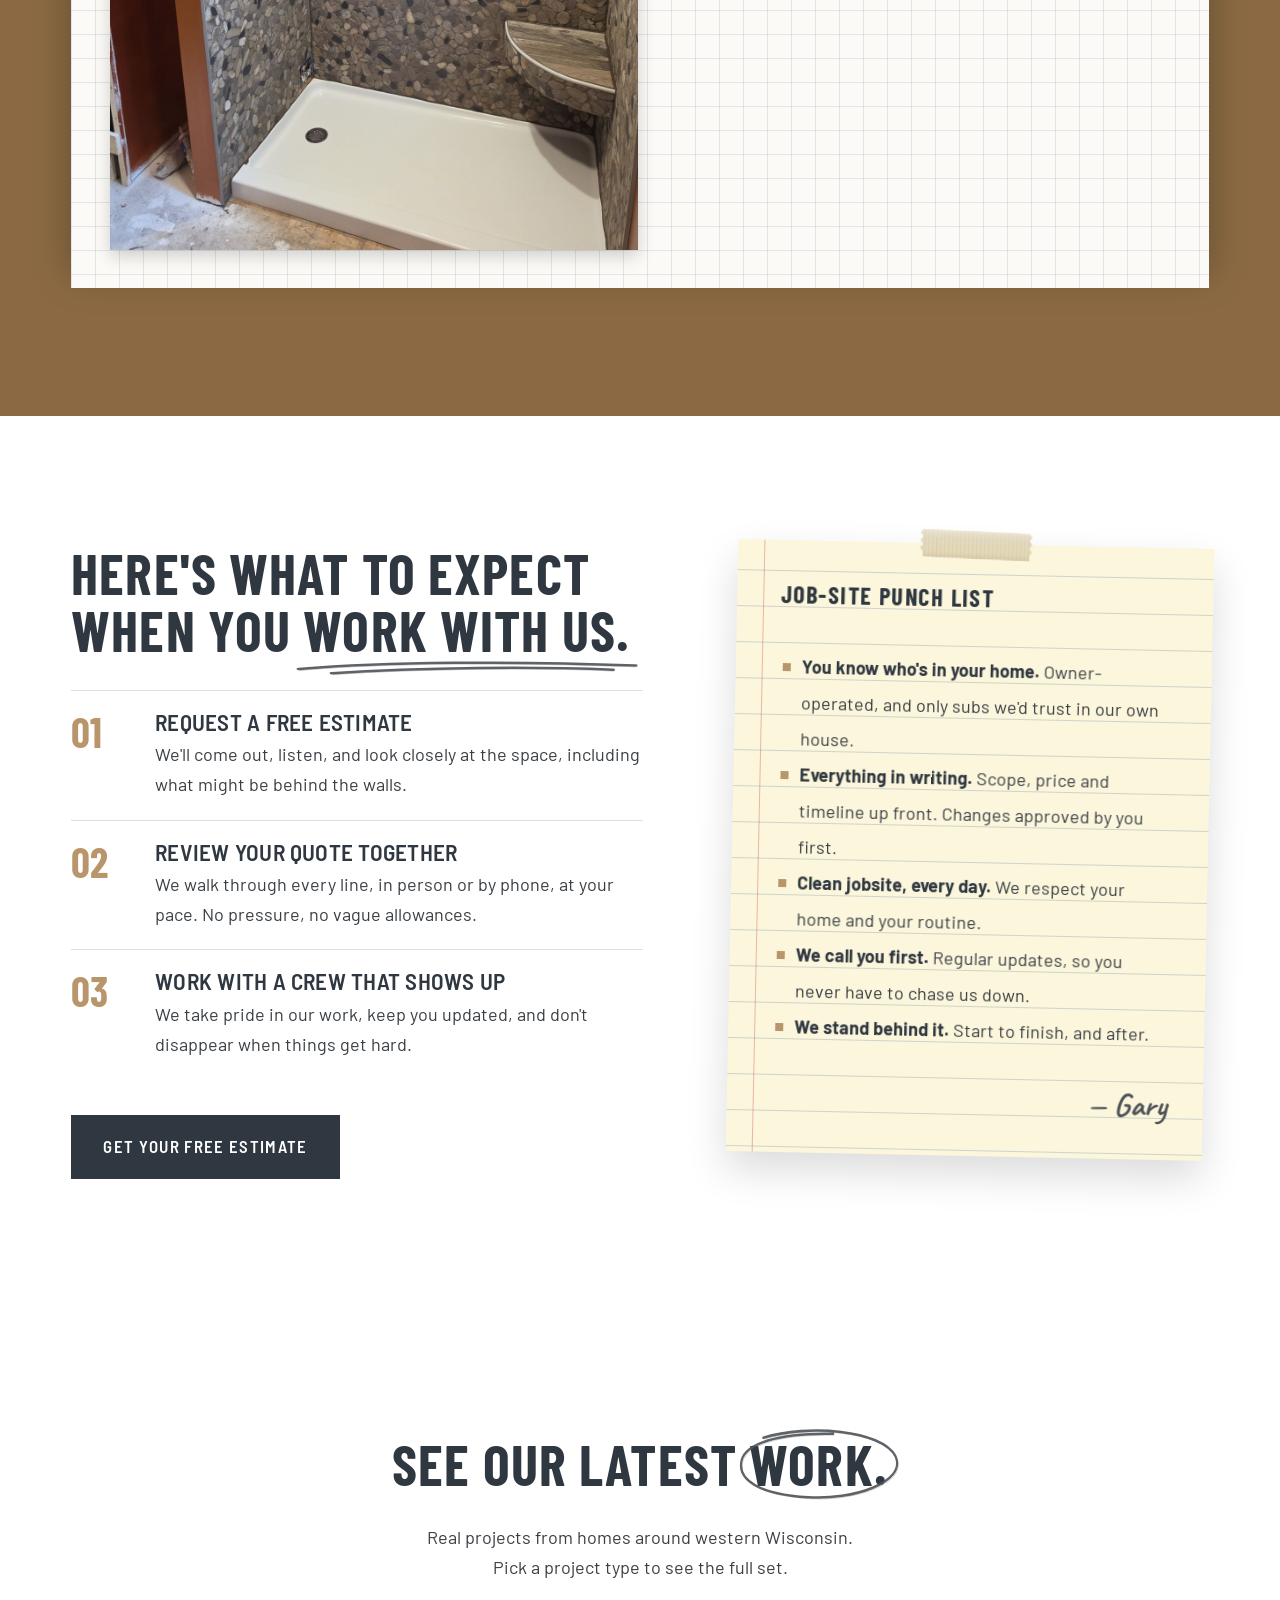
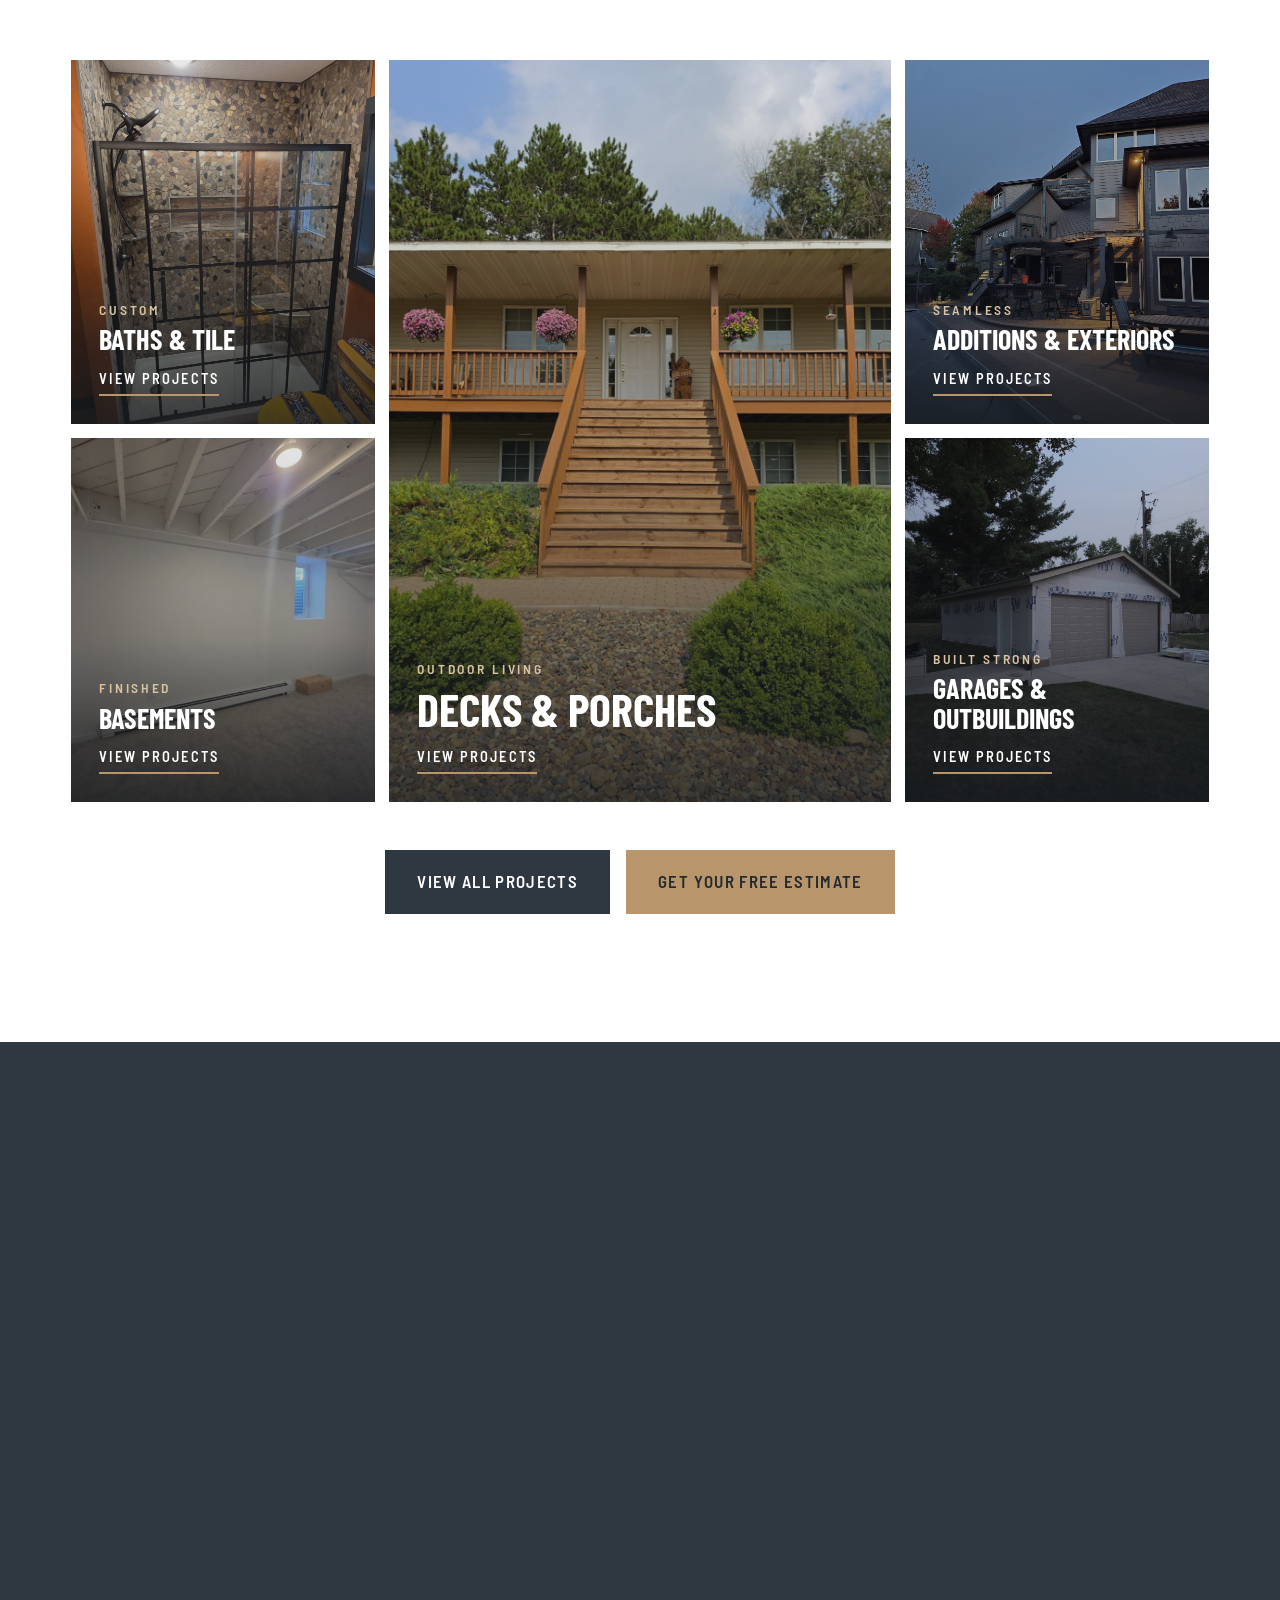
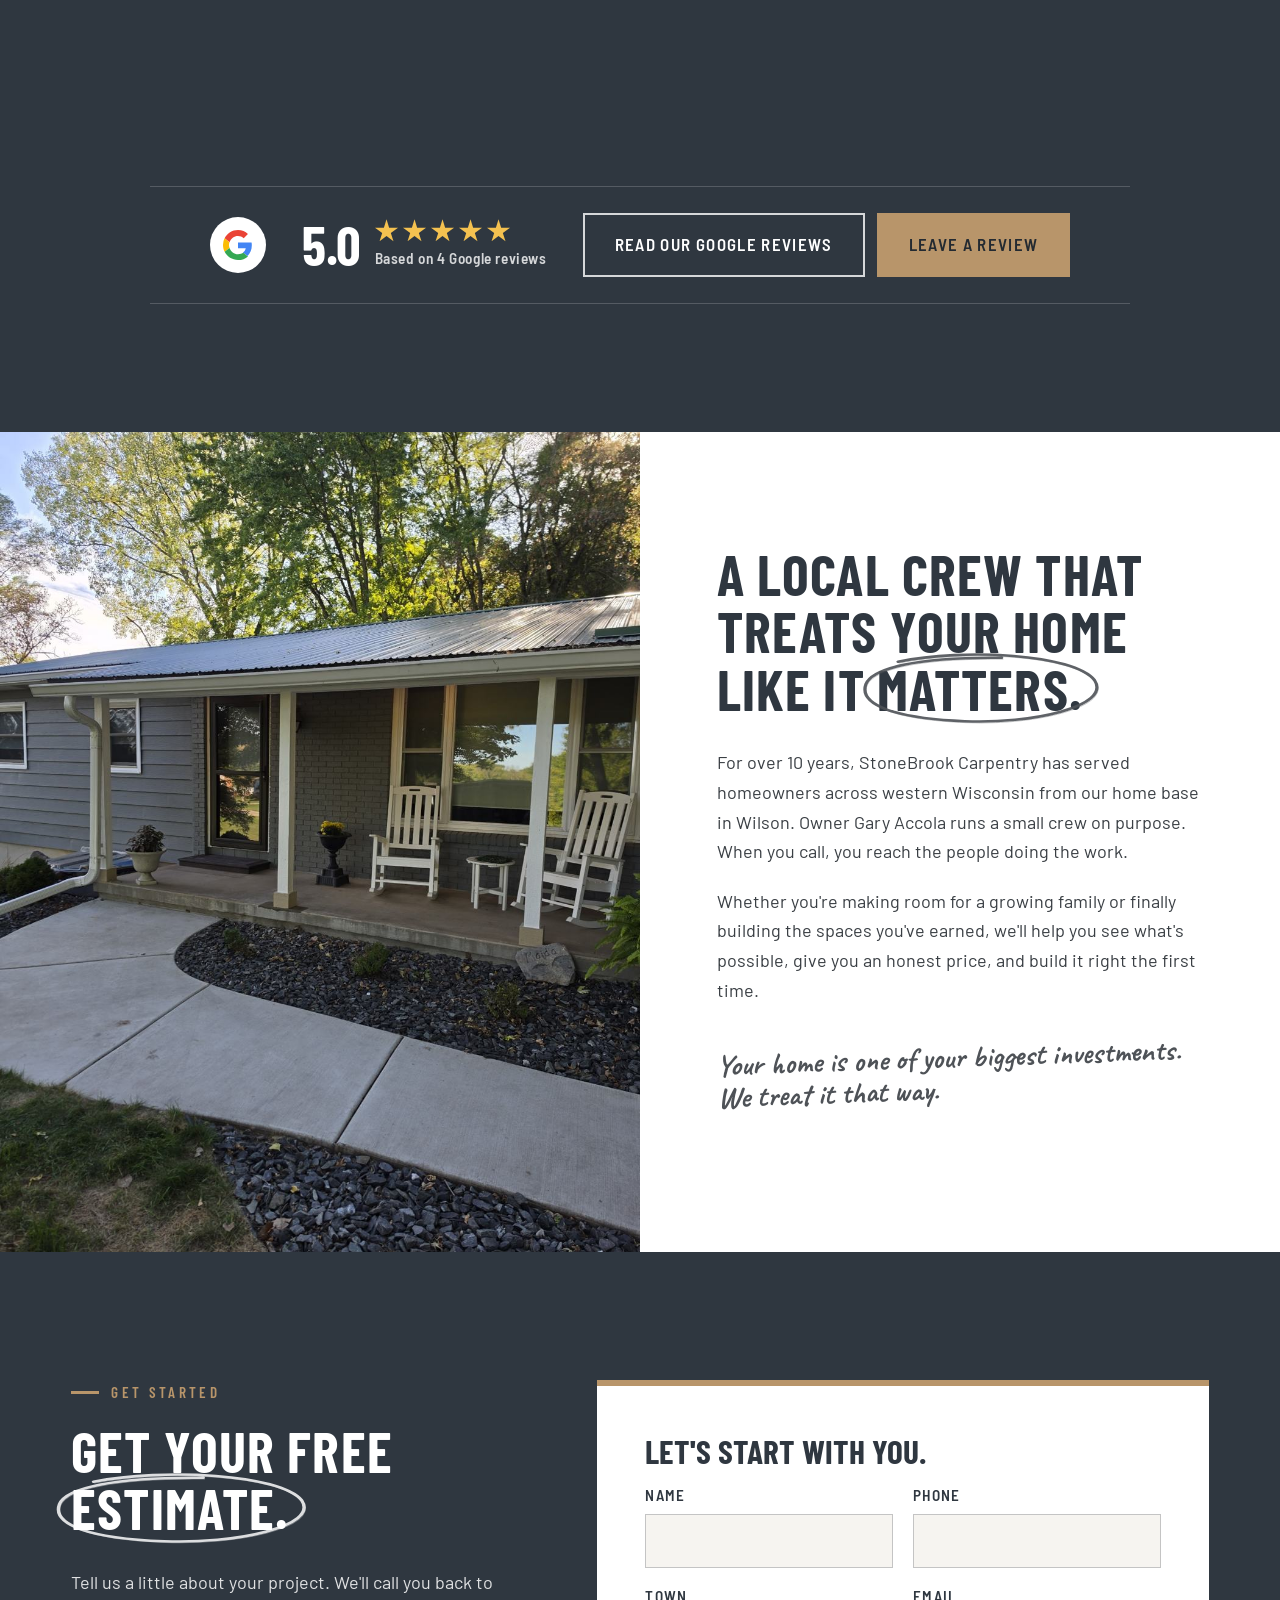
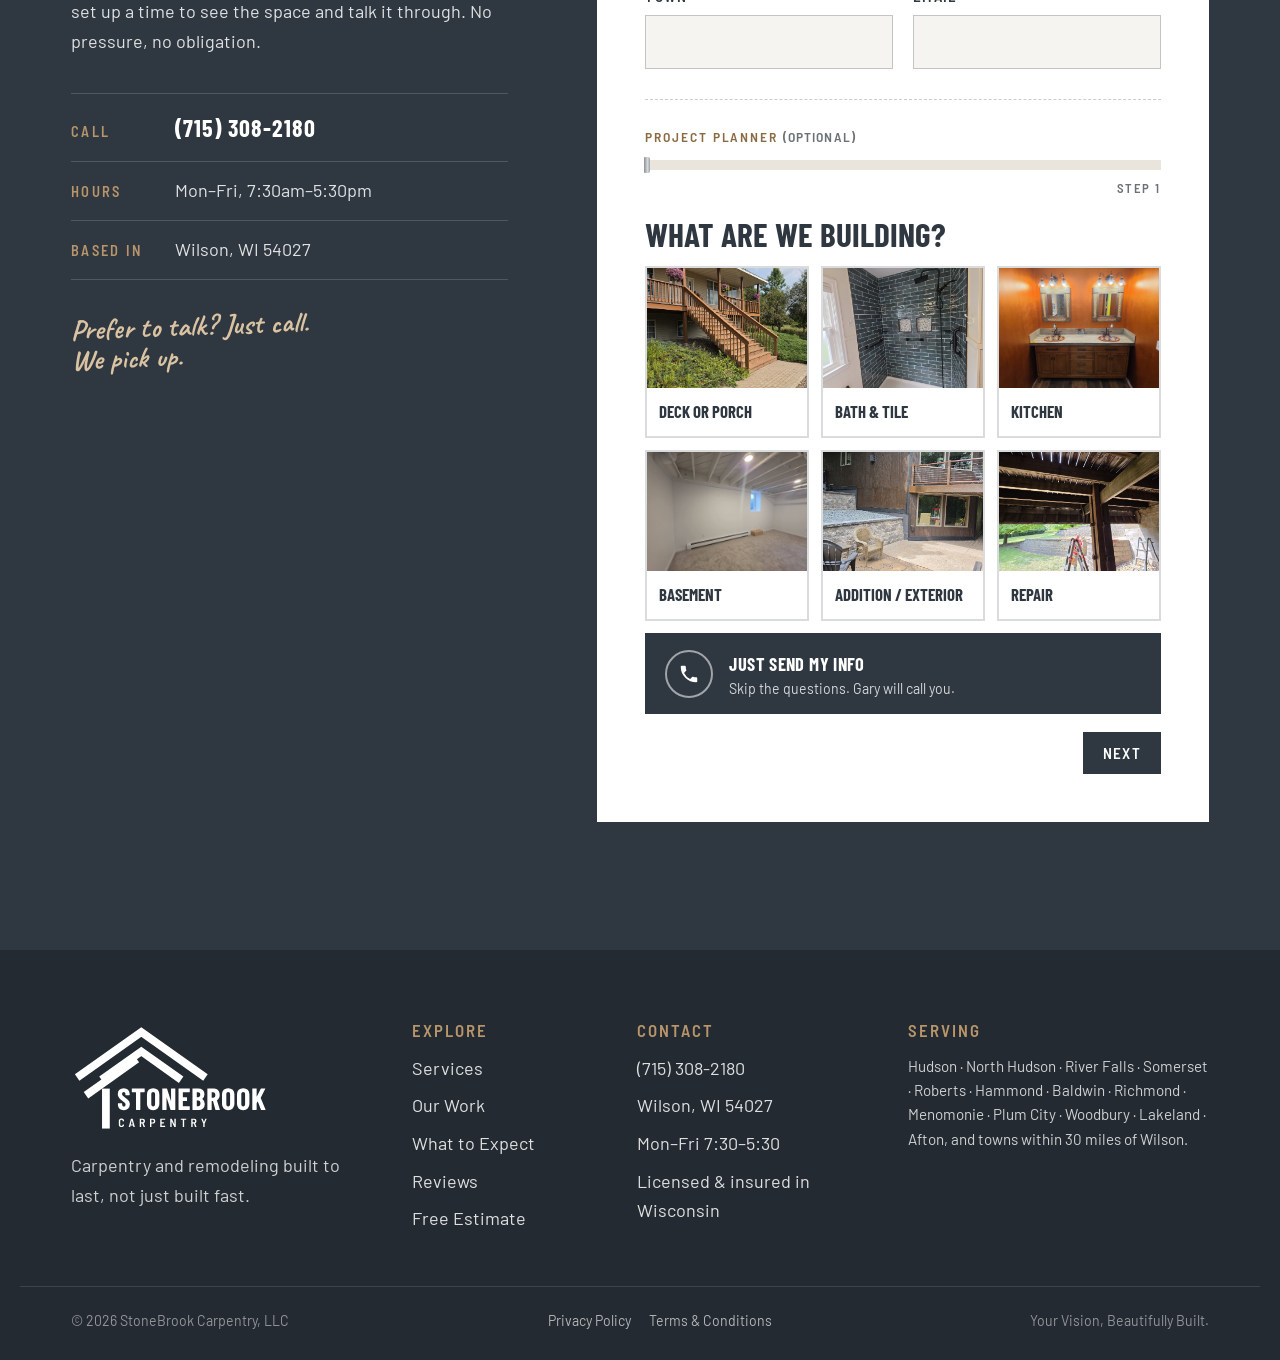
==== commit 02f2b56d: "Project pages switch seamlessly: identical header size at every width, keep scroll position when cha" ====
--- a/index.html
+++ b/index.html
@@ -21,7 +21,7 @@
 <link rel="preconnect" href="https://fonts.googleapis.com">
 <link rel="preconnect" href="https://fonts.gstatic.com" crossorigin>
 <link href="https://fonts.googleapis.com/css2?family=Barlow+Condensed:wght@600;700&family=Barlow+Semi+Condensed:wght@500;600&family=Barlow:ital,wght@0,400;0,500;0,600;1,400&family=Caveat:wght@600;700&display=swap" rel="stylesheet">
-<link rel="stylesheet" href="assets/css/main.css?v=202610271525">
+<link rel="stylesheet" href="assets/css/main.css?v=202610271532">
 <script>
   // Only hide animated elements when JS is running and motion is wanted.
   if (!matchMedia('(prefers-reduced-motion: reduce)').matches) {
@@ -471,9 +471,9 @@
 <nav class="m-bar" aria-label="Quick contact"><a href="tel:+17153082180"><svg viewBox="0 0 24 24" aria-hidden="true"><path d="M6.6 10.8a15.1 15.1 0 0 0 6.6 6.6l2.2-2.2a1 1 0 0 1 1-.25 11.4 11.4 0 0 0 3.6.57 1 1 0 0 1 1 1V20a1 1 0 0 1-1 1A17 17 0 0 1 3 4a1 1 0 0 1 1-1h3.5a1 1 0 0 1 1 1c0 1.25.2 2.45.57 3.57a1 1 0 0 1-.25 1z"/></svg>Call</a><a href="#estimate">Free Estimate</a></nav>
 <!-- /BUILD:mbar -->
 <!-- BUILD:scripts -->
-<script src="assets/js/nav.js?v=202610271525"></script>
-<script src="assets/js/estimate.js?v=202610271525"></script>
-<script src="assets/js/main.js?v=202610271525"></script>
+<script src="assets/js/nav.js?v=202610271532"></script>
+<script src="assets/js/estimate.js?v=202610271532"></script>
+<script src="assets/js/main.js?v=202610271532"></script>
 <!-- /BUILD:scripts -->
 </body>
 </html>
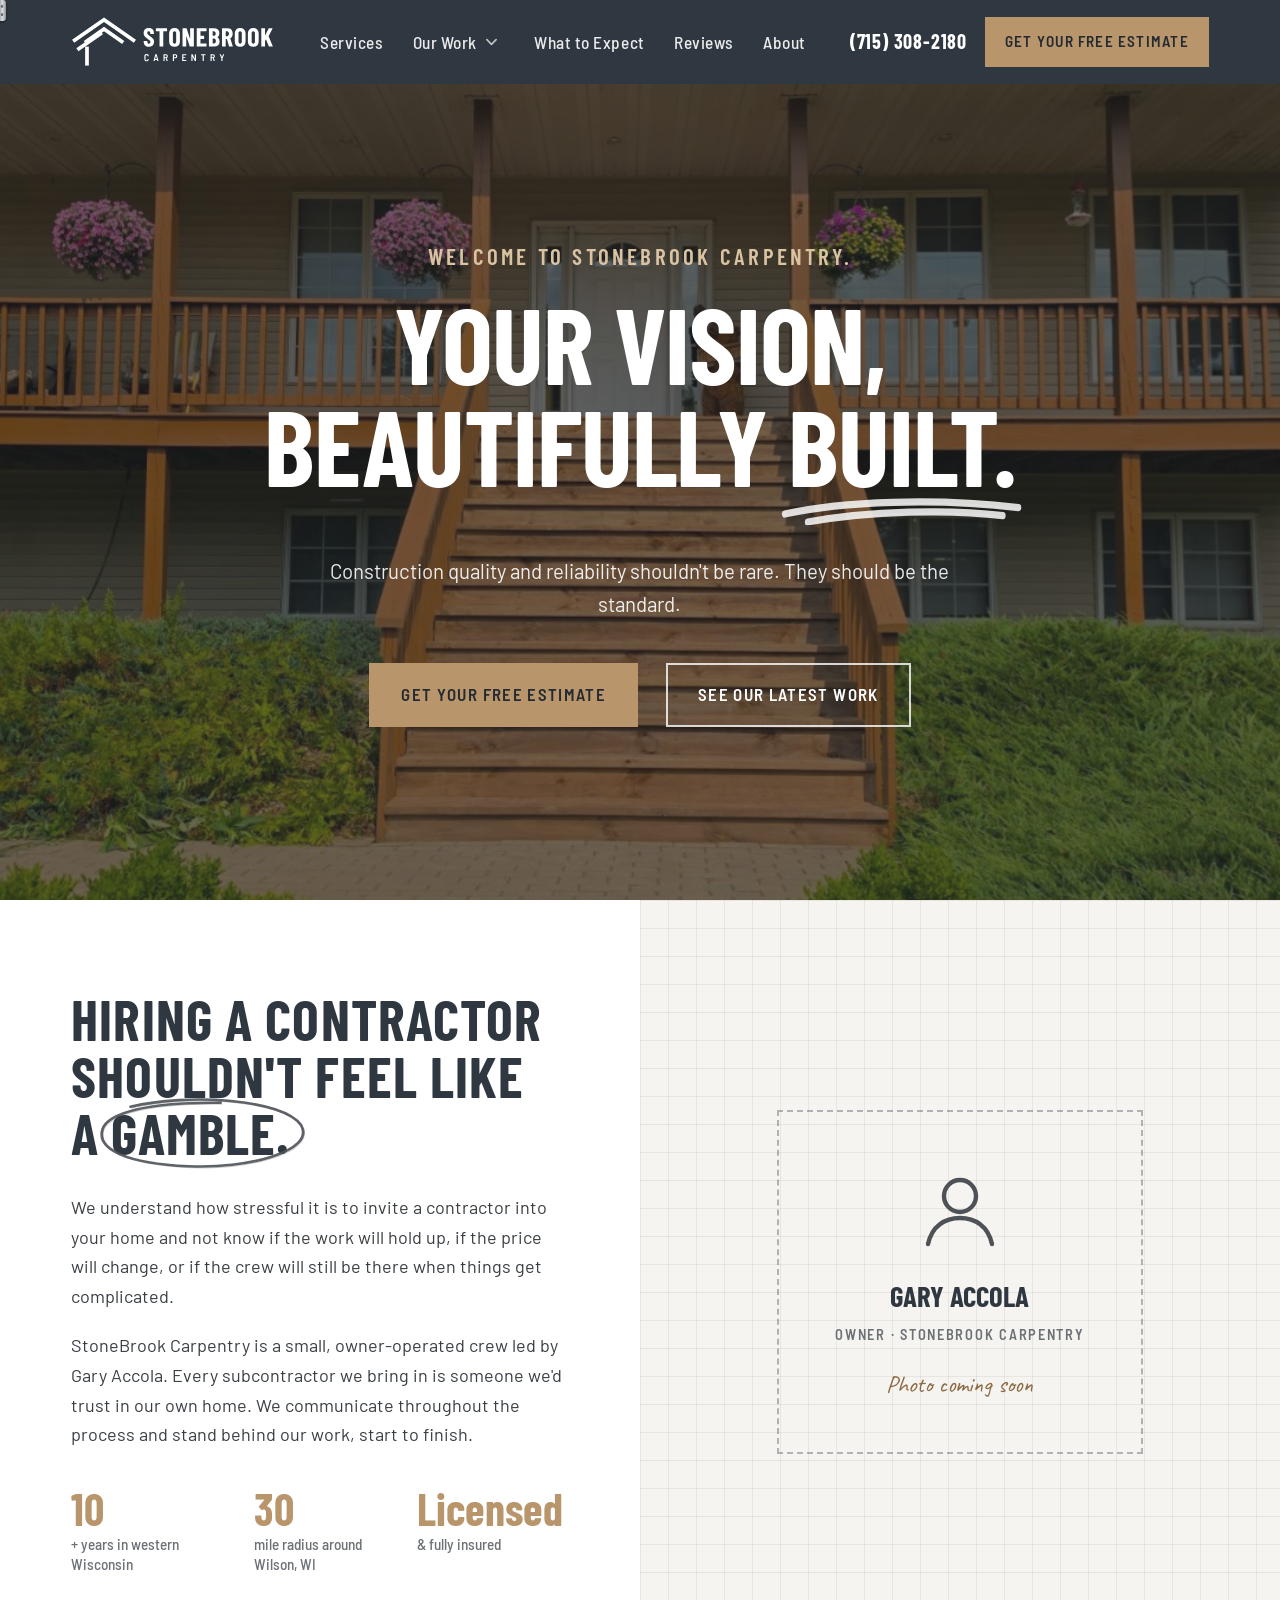
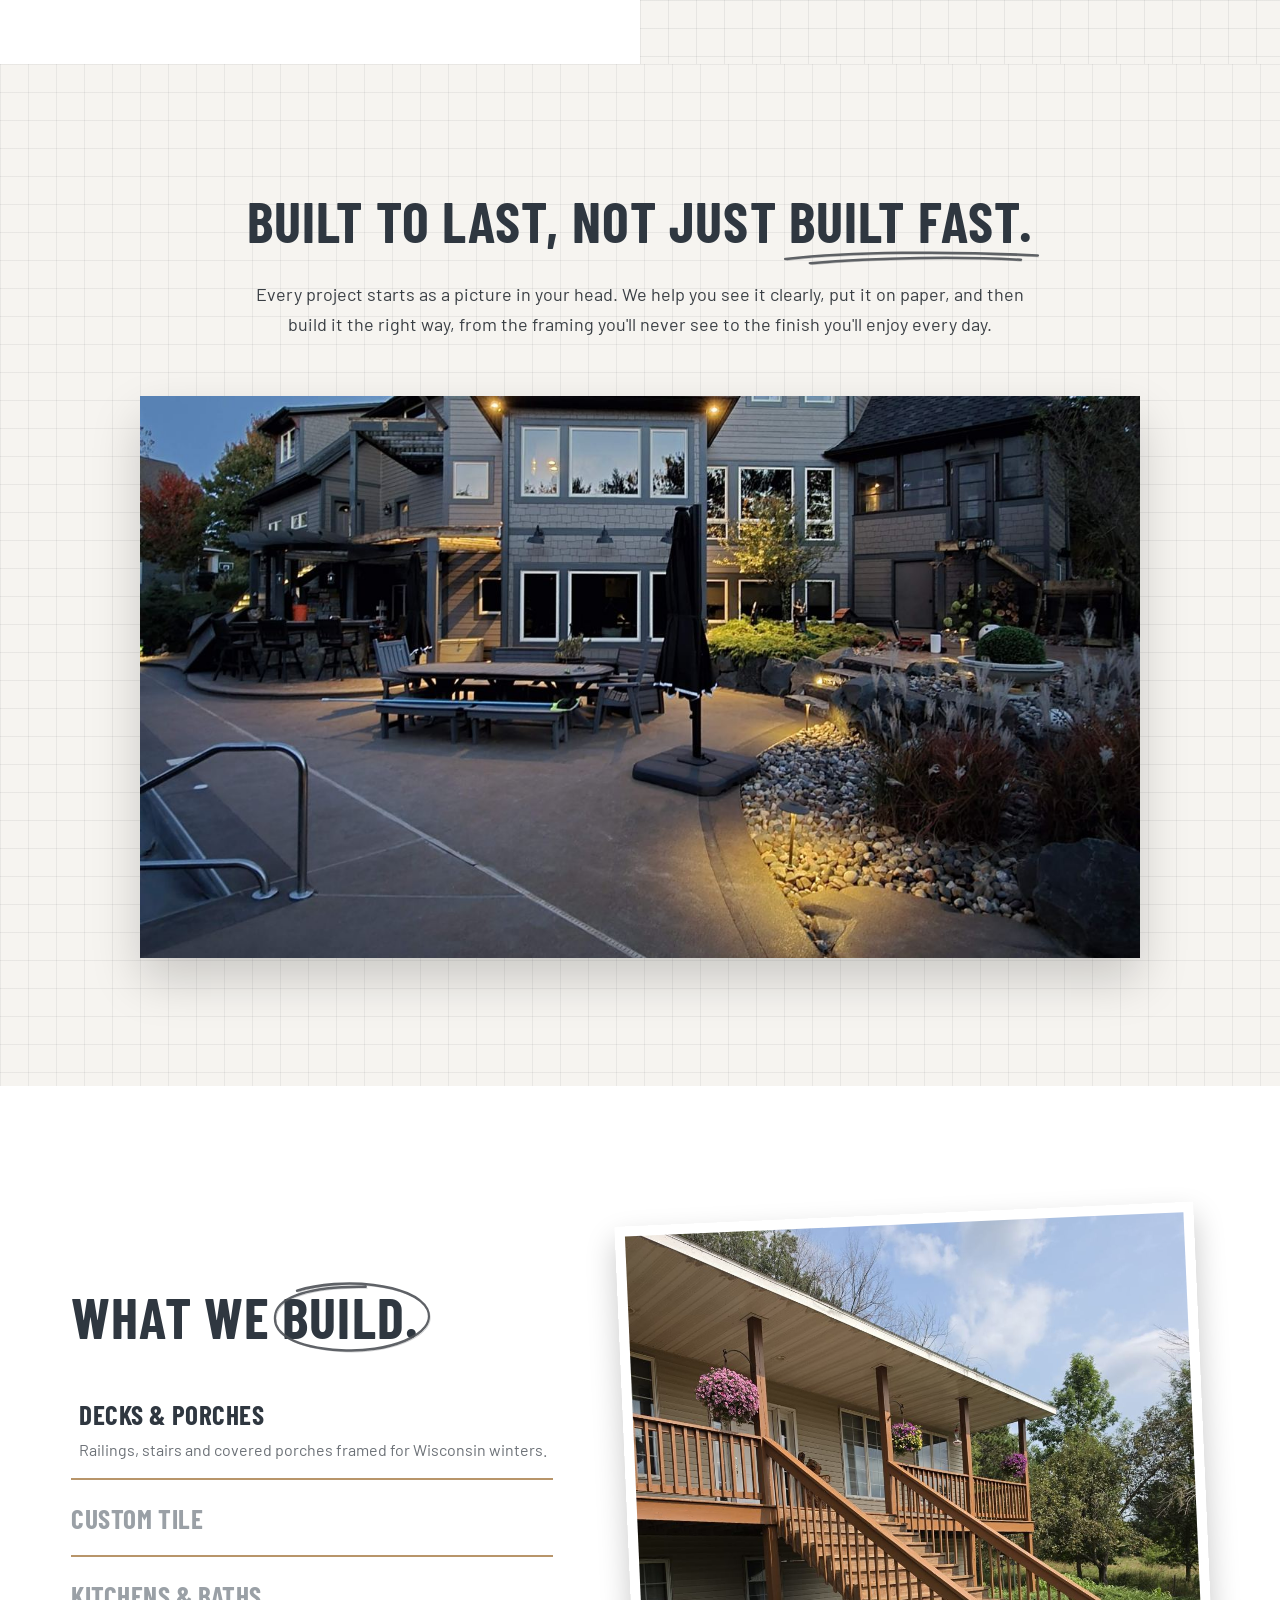
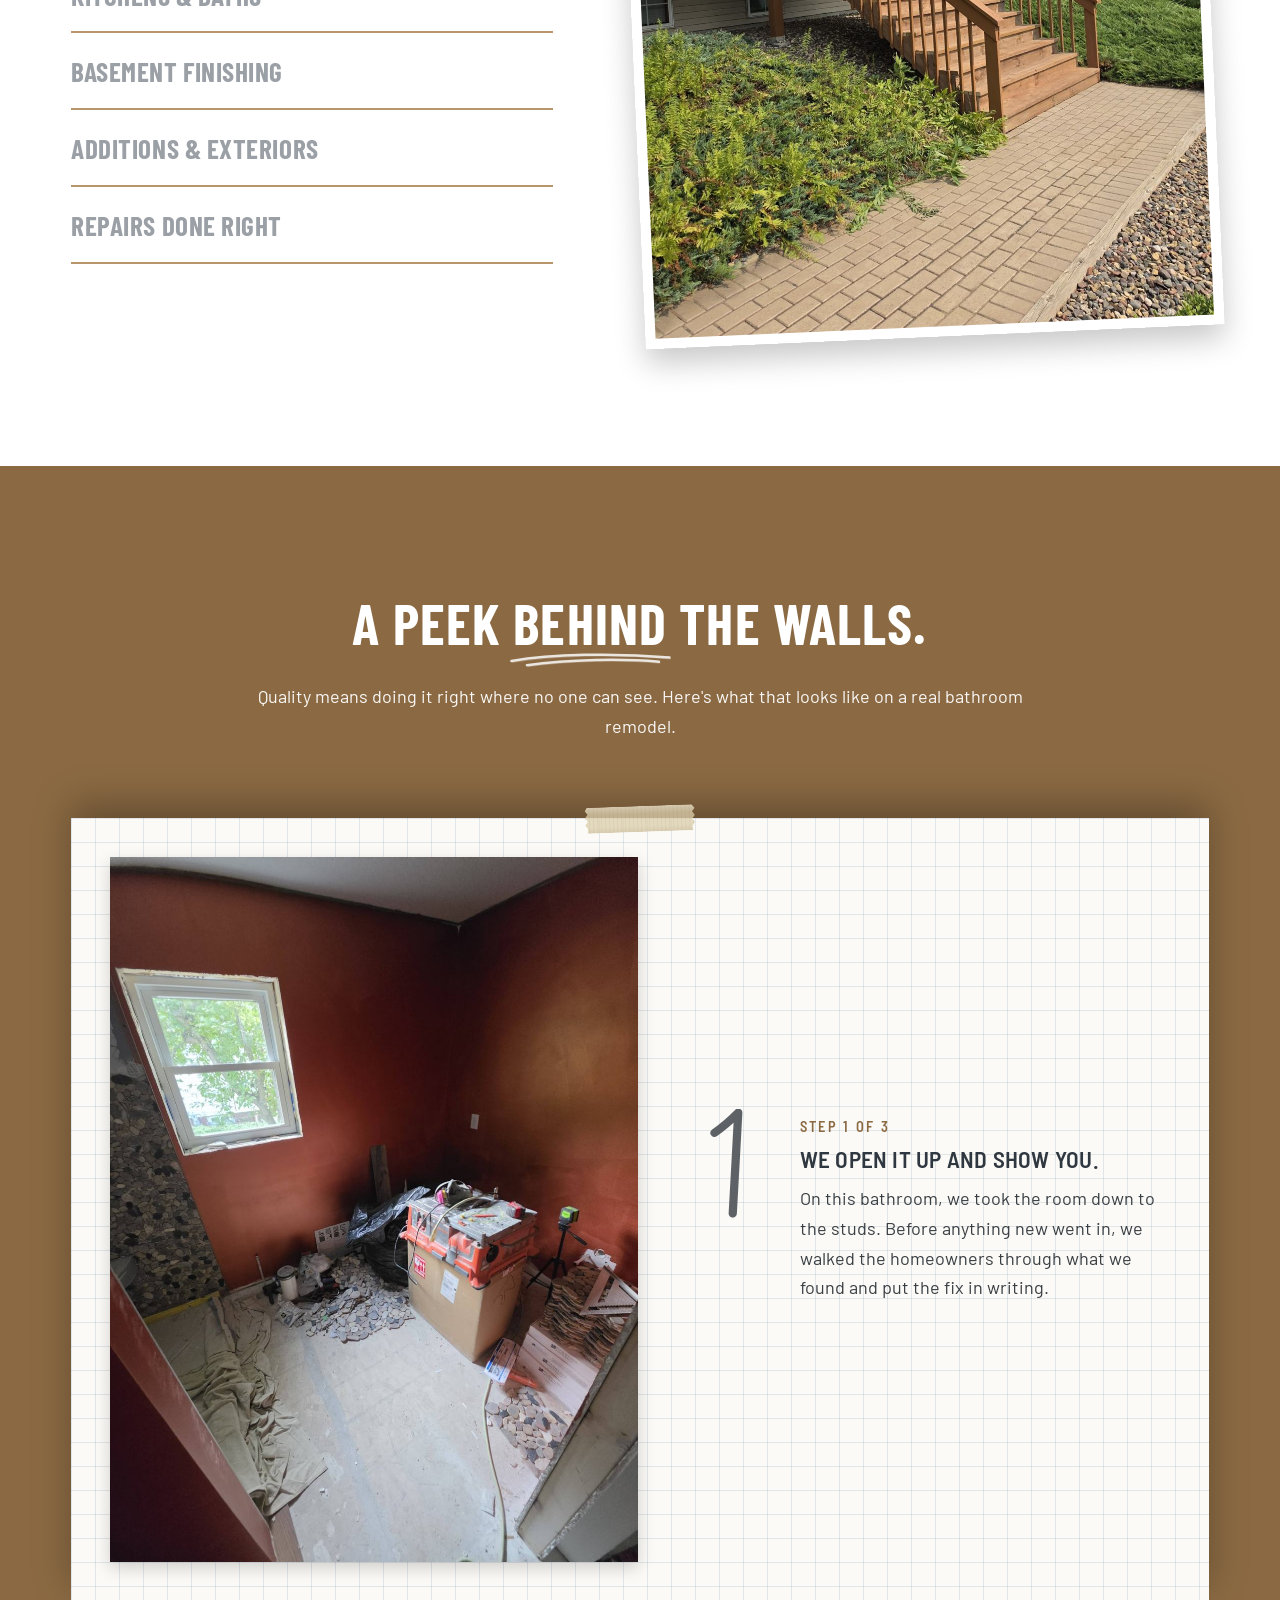
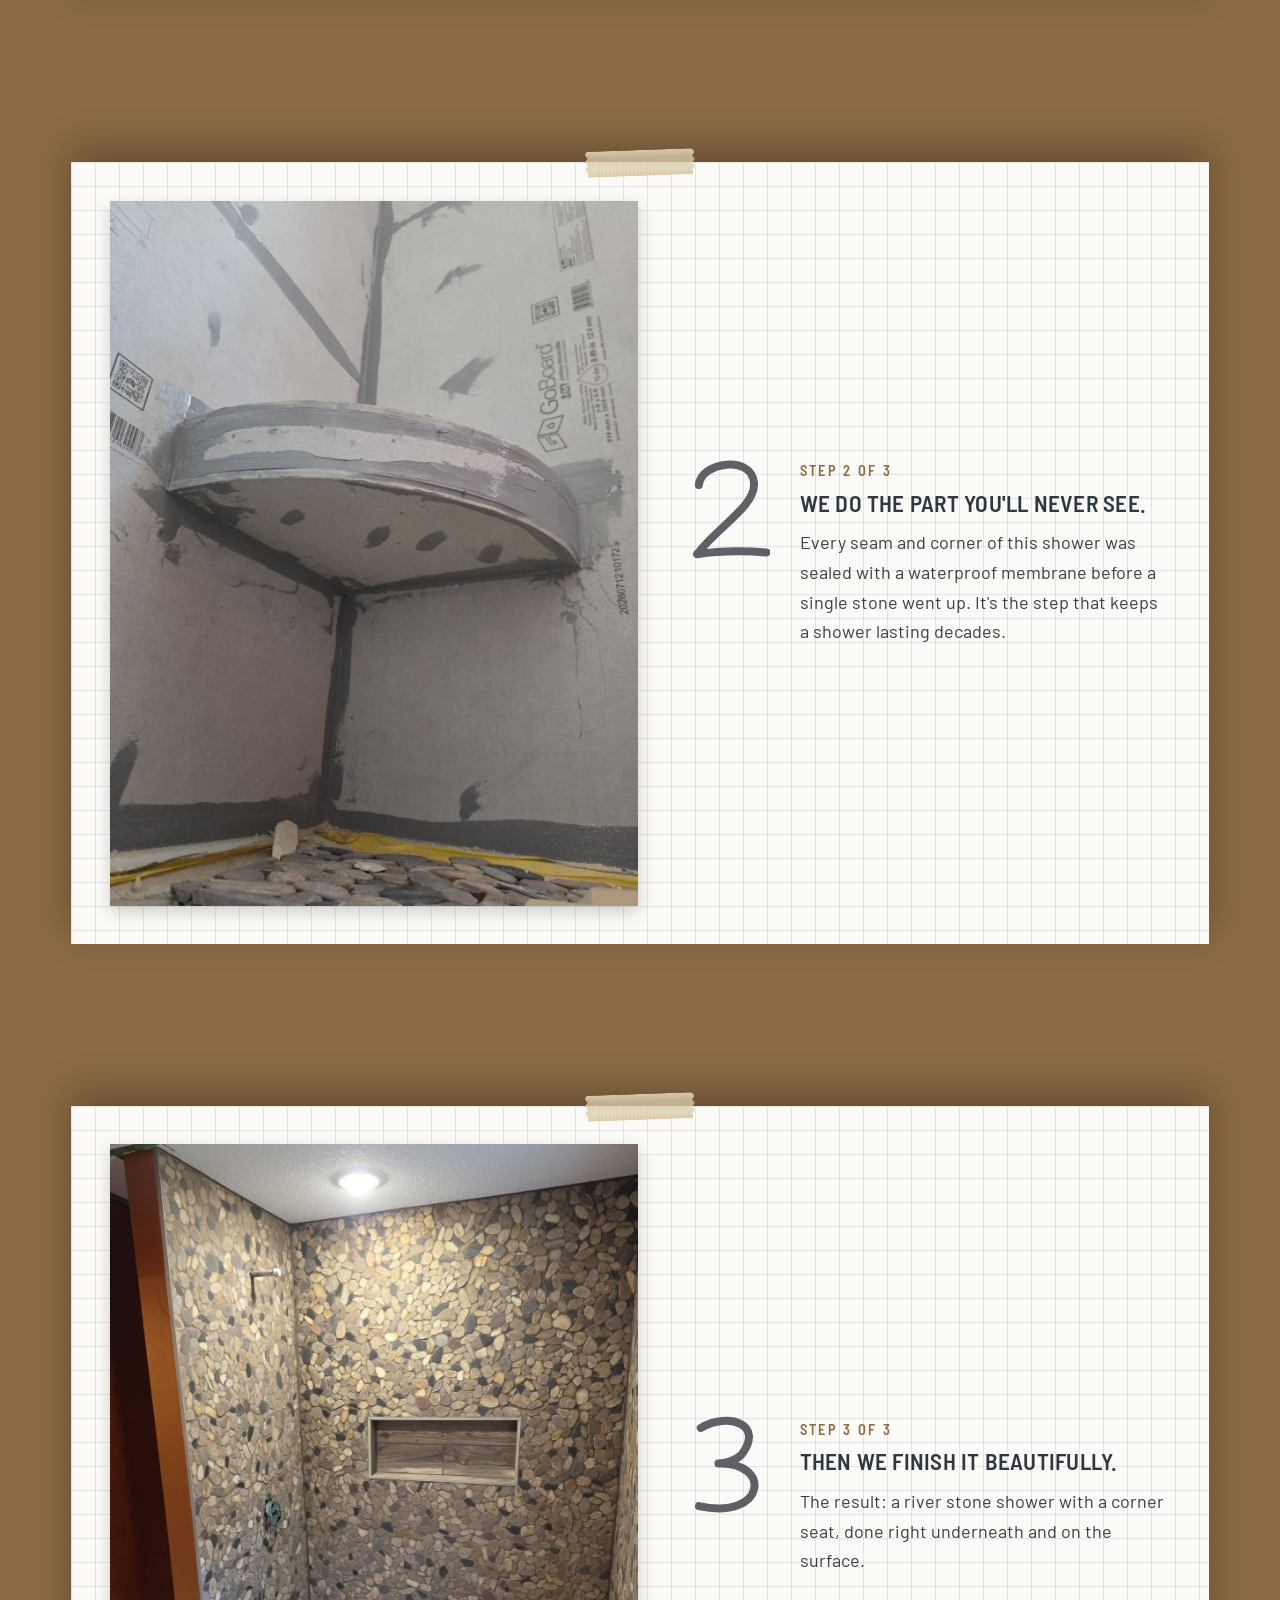
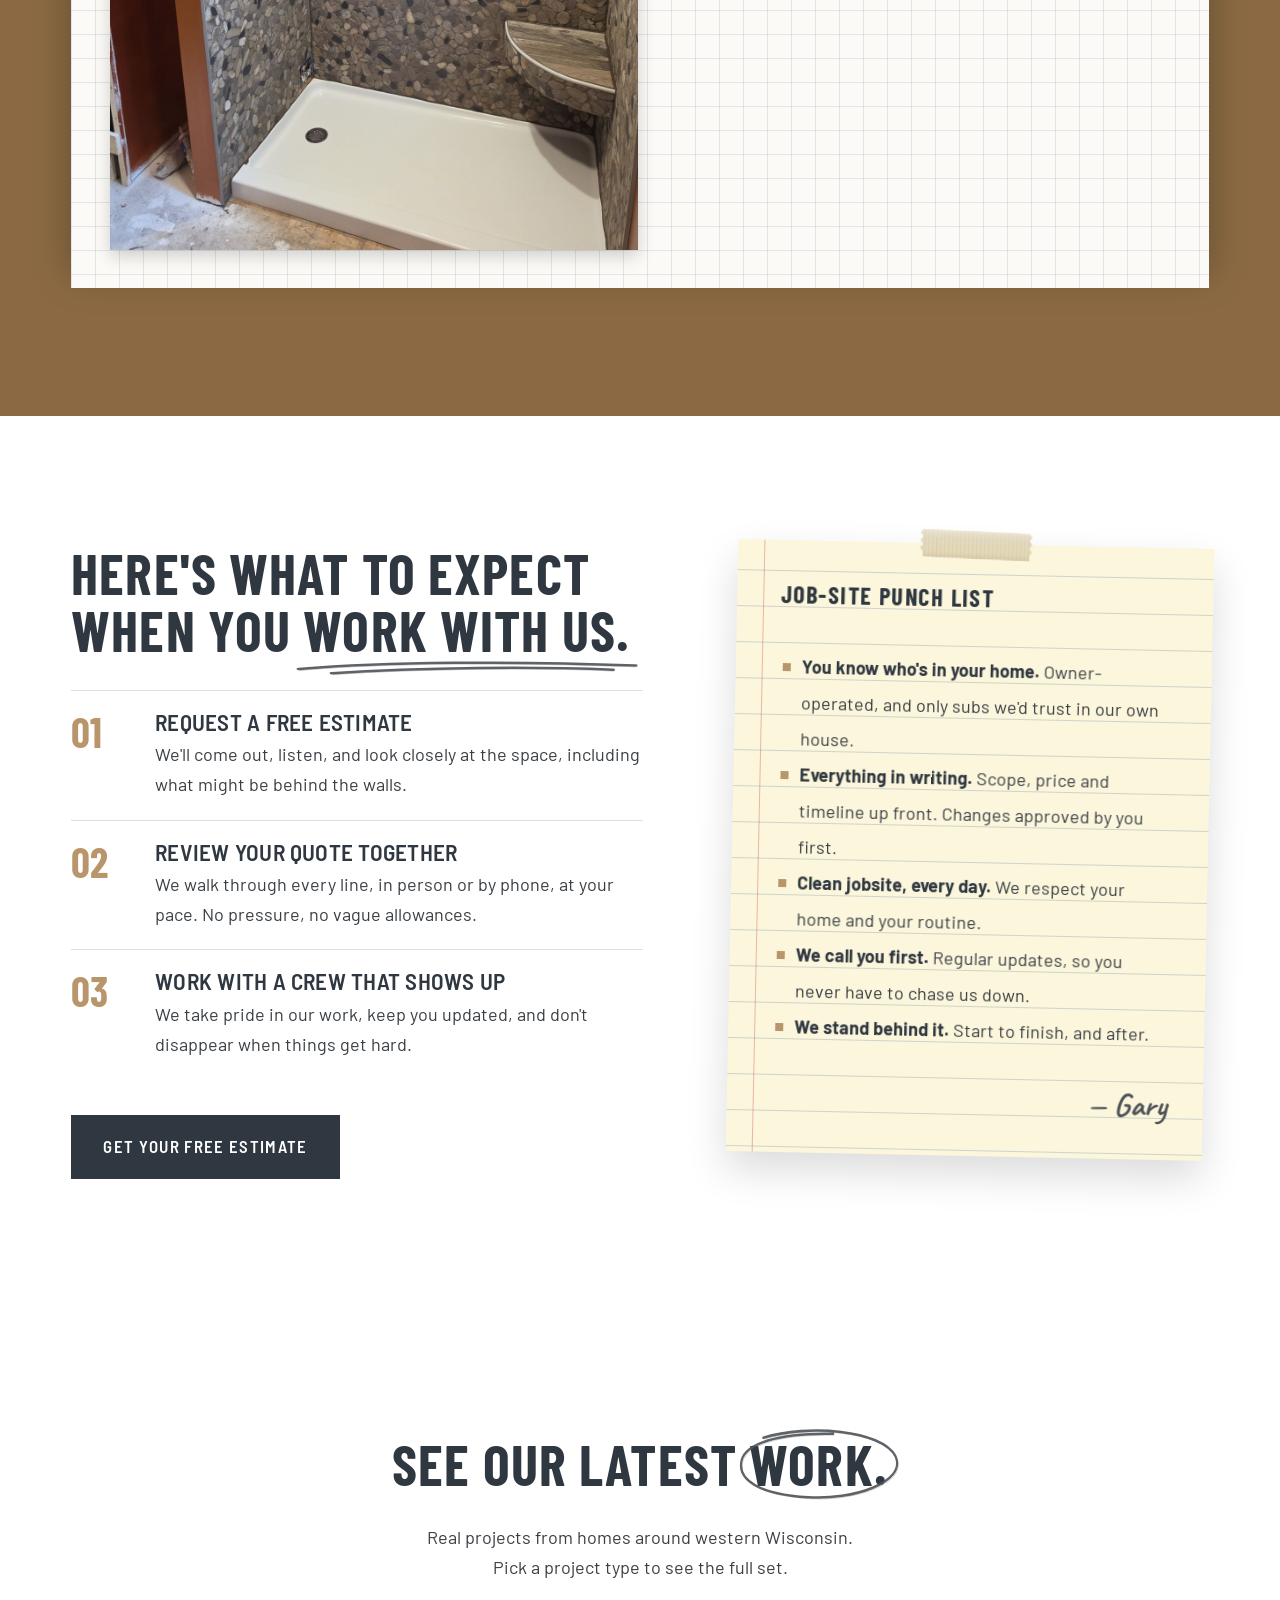
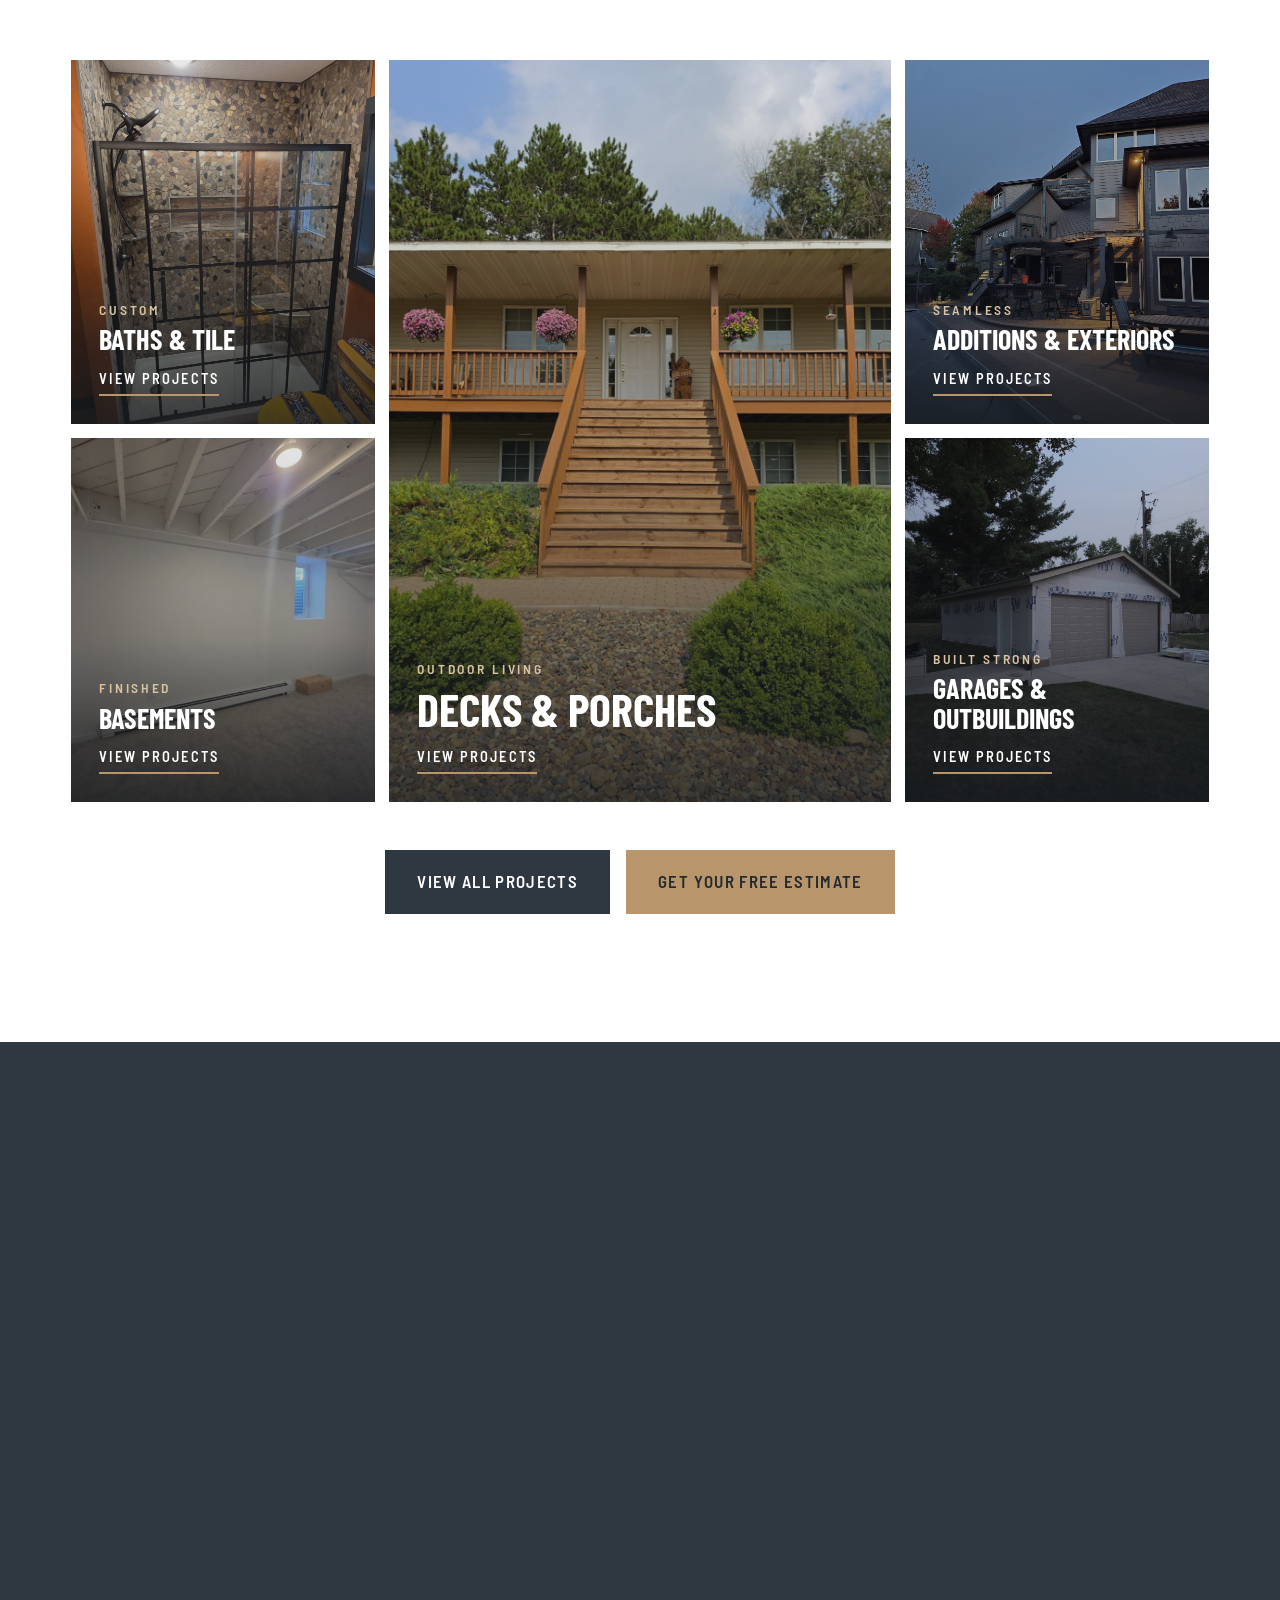
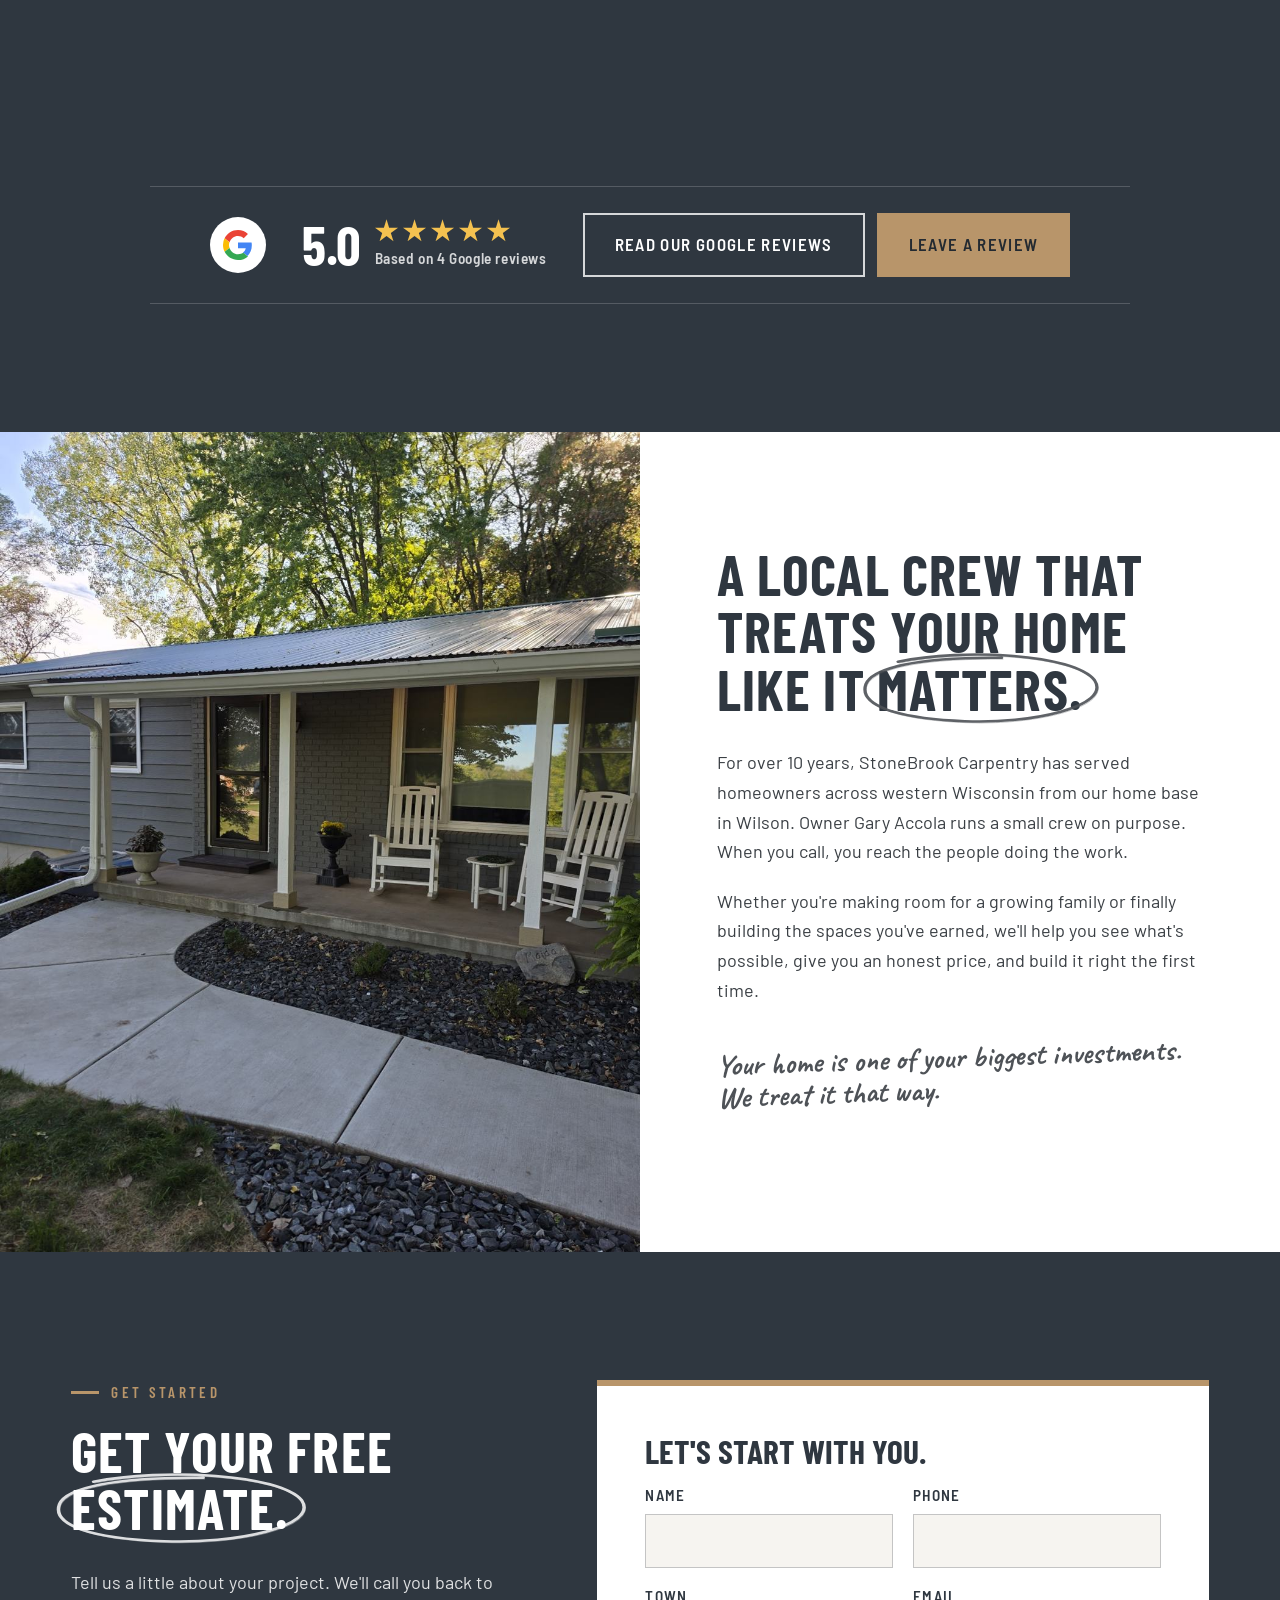
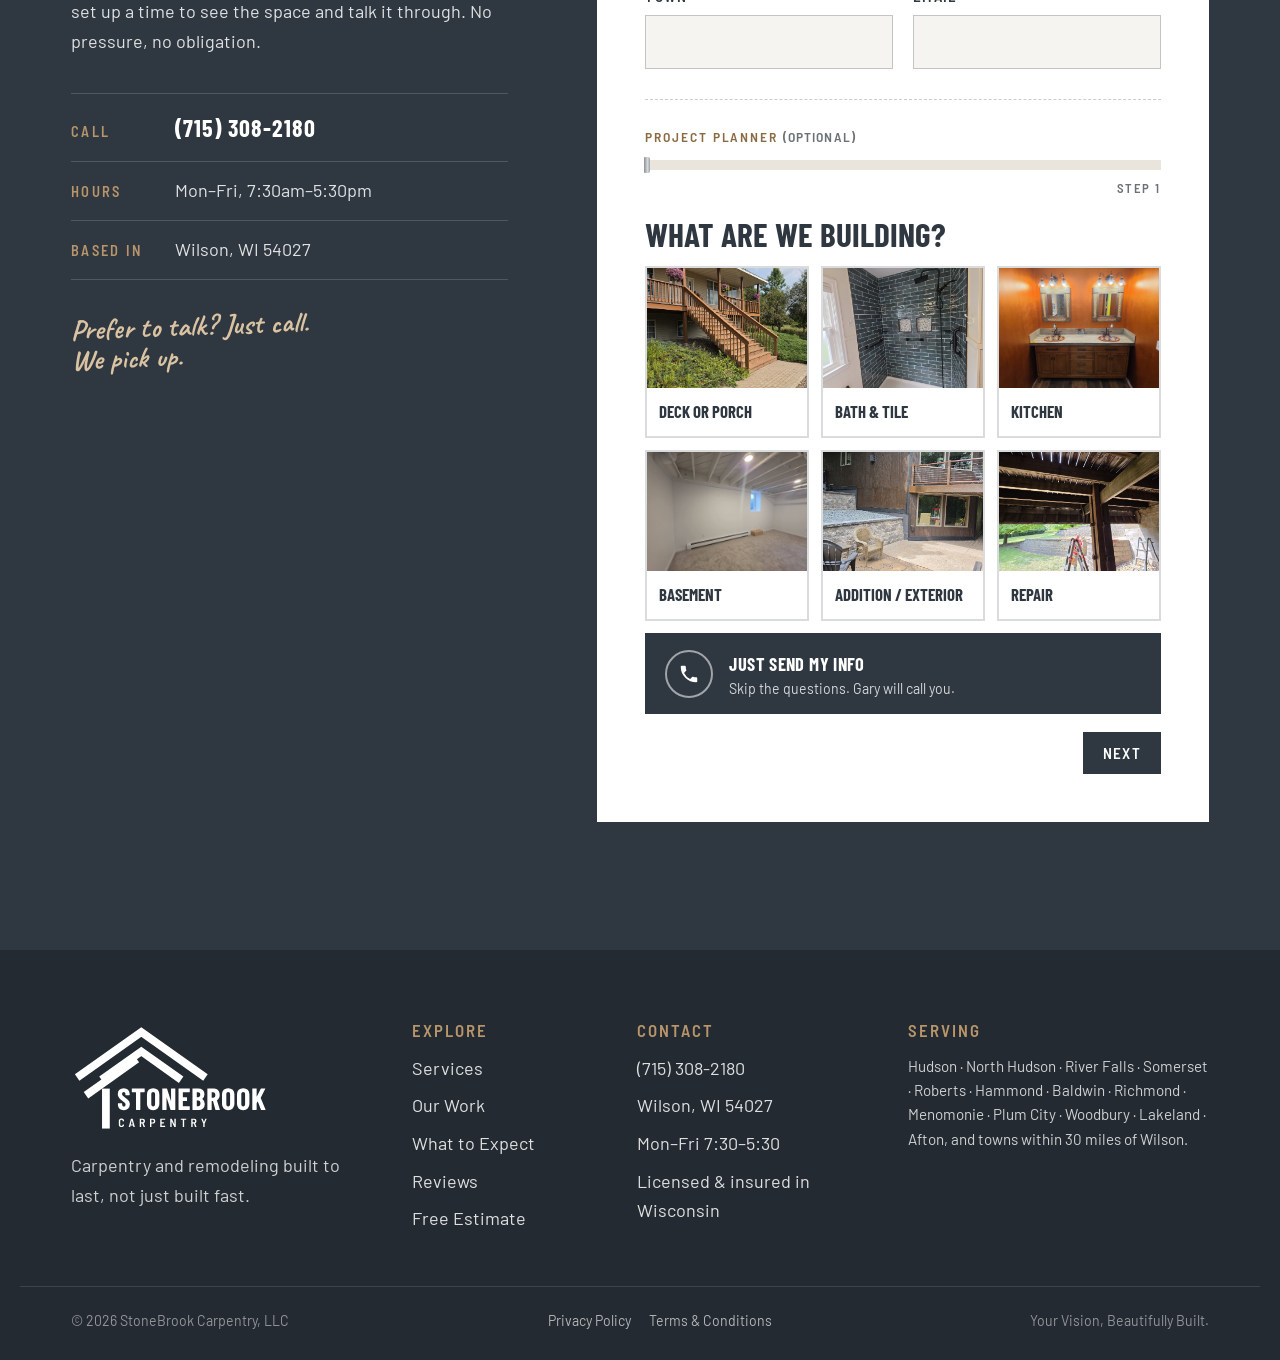
==== commit 4062128d: "Project pages: keep breadcrumb on one line on small phones Co-Authored-By: Claude Opus 5.5 <noreply@" ====
--- a/index.html
+++ b/index.html
@@ -21,7 +21,7 @@
 <link rel="preconnect" href="https://fonts.googleapis.com">
 <link rel="preconnect" href="https://fonts.gstatic.com" crossorigin>
 <link href="https://fonts.googleapis.com/css2?family=Barlow+Condensed:wght@600;700&family=Barlow+Semi+Condensed:wght@500;600&family=Barlow:ital,wght@0,400;0,500;0,600;1,400&family=Caveat:wght@600;700&display=swap" rel="stylesheet">
-<link rel="stylesheet" href="assets/css/main.css?v=202610271532">
+<link rel="stylesheet" href="assets/css/main.css?v=202610271540">
 <script>
   // Only hide animated elements when JS is running and motion is wanted.
   if (!matchMedia('(prefers-reduced-motion: reduce)').matches) {
@@ -471,9 +471,9 @@
 <nav class="m-bar" aria-label="Quick contact"><a href="tel:+17153082180"><svg viewBox="0 0 24 24" aria-hidden="true"><path d="M6.6 10.8a15.1 15.1 0 0 0 6.6 6.6l2.2-2.2a1 1 0 0 1 1-.25 11.4 11.4 0 0 0 3.6.57 1 1 0 0 1 1 1V20a1 1 0 0 1-1 1A17 17 0 0 1 3 4a1 1 0 0 1 1-1h3.5a1 1 0 0 1 1 1c0 1.25.2 2.45.57 3.57a1 1 0 0 1-.25 1z"/></svg>Call</a><a href="#estimate">Free Estimate</a></nav>
 <!-- /BUILD:mbar -->
 <!-- BUILD:scripts -->
-<script src="assets/js/nav.js?v=202610271532"></script>
-<script src="assets/js/estimate.js?v=202610271532"></script>
-<script src="assets/js/main.js?v=202610271532"></script>
+<script src="assets/js/nav.js?v=202610271540"></script>
+<script src="assets/js/estimate.js?v=202610271540"></script>
+<script src="assets/js/main.js?v=202610271540"></script>
 <!-- /BUILD:scripts -->
 </body>
 </html>
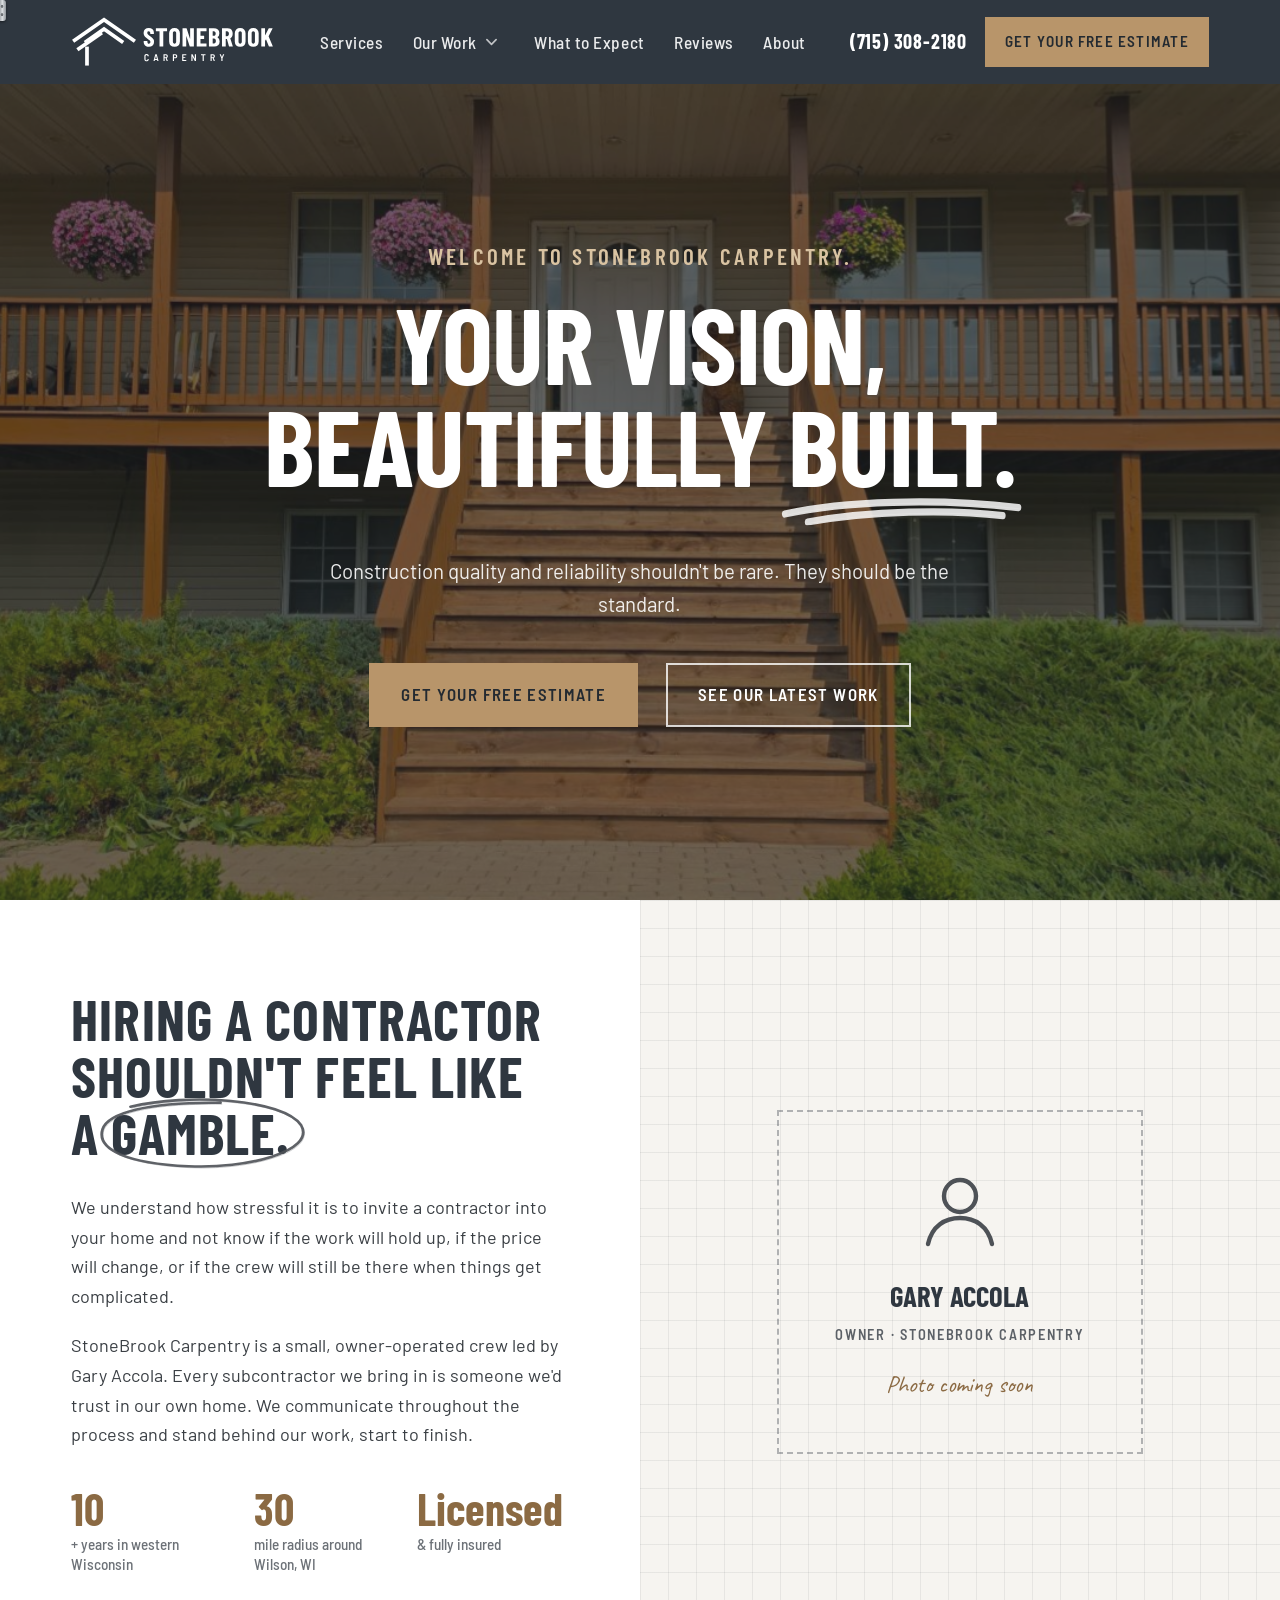
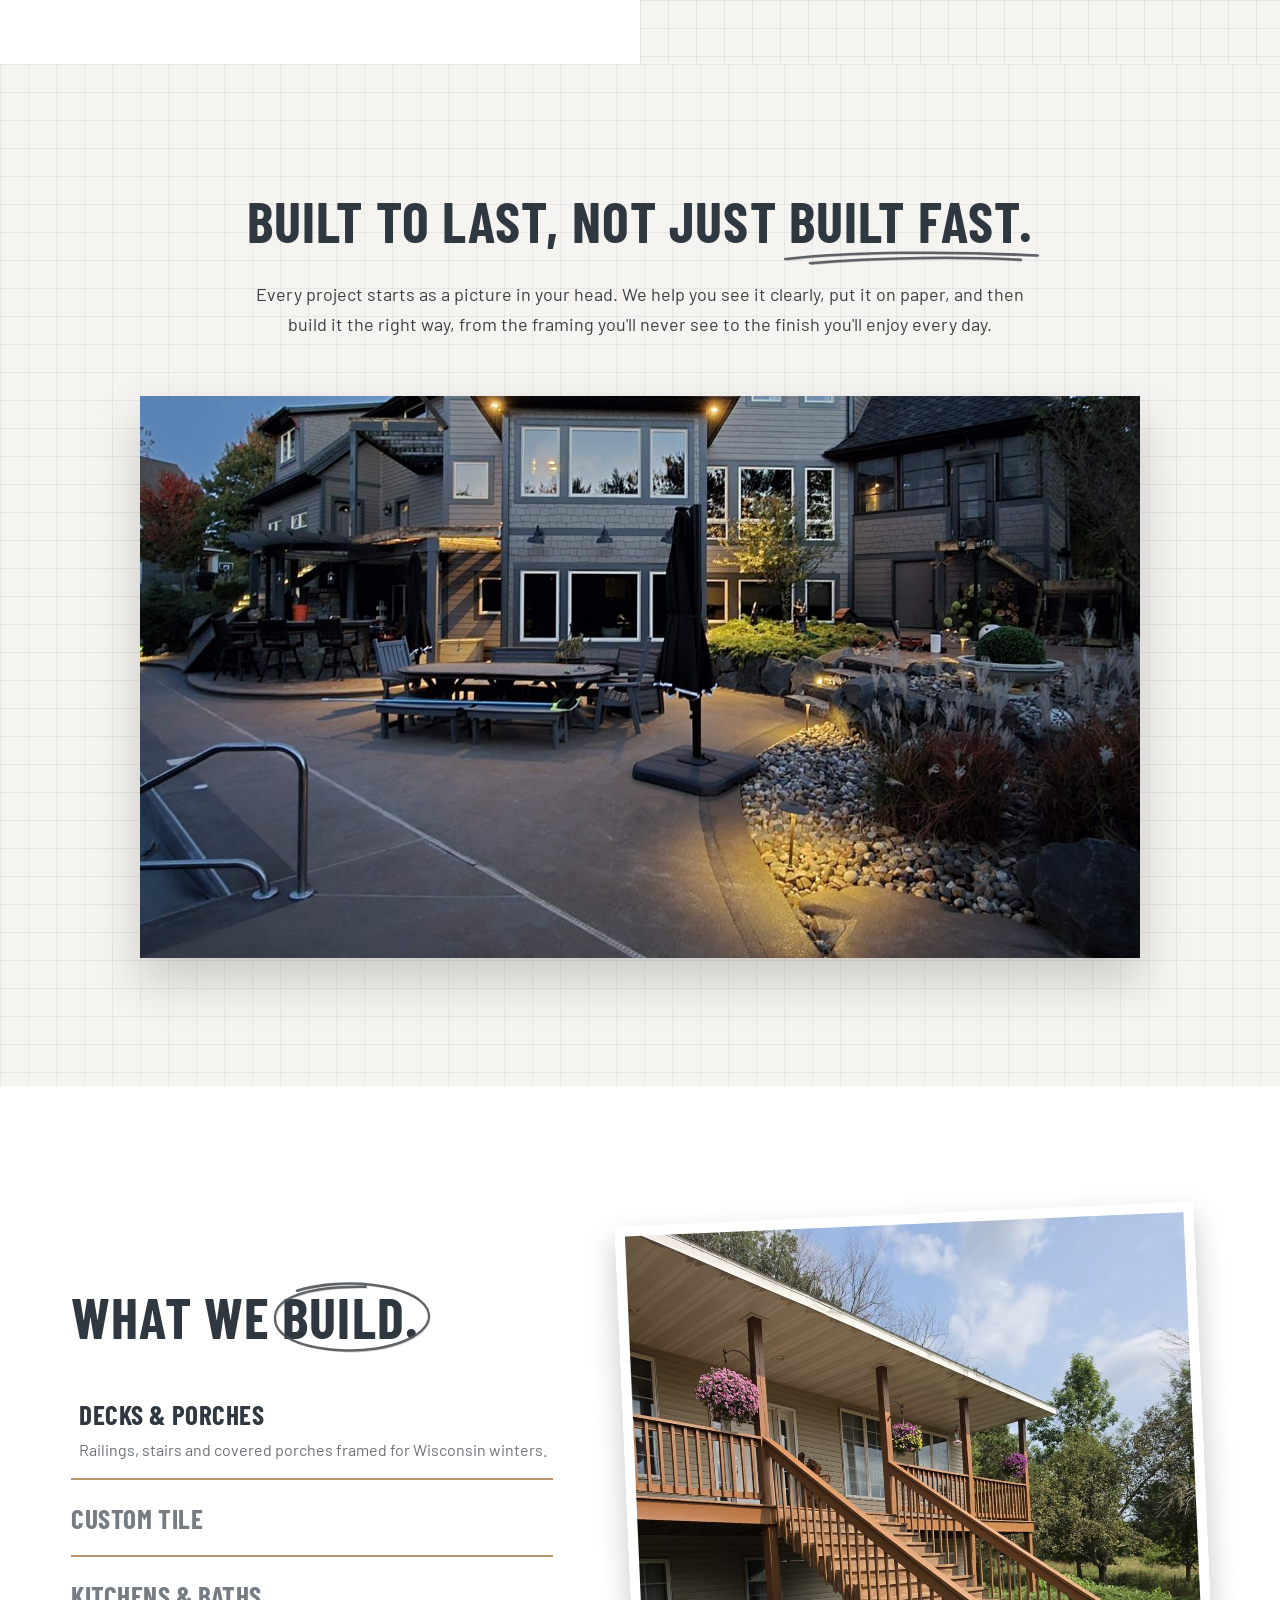
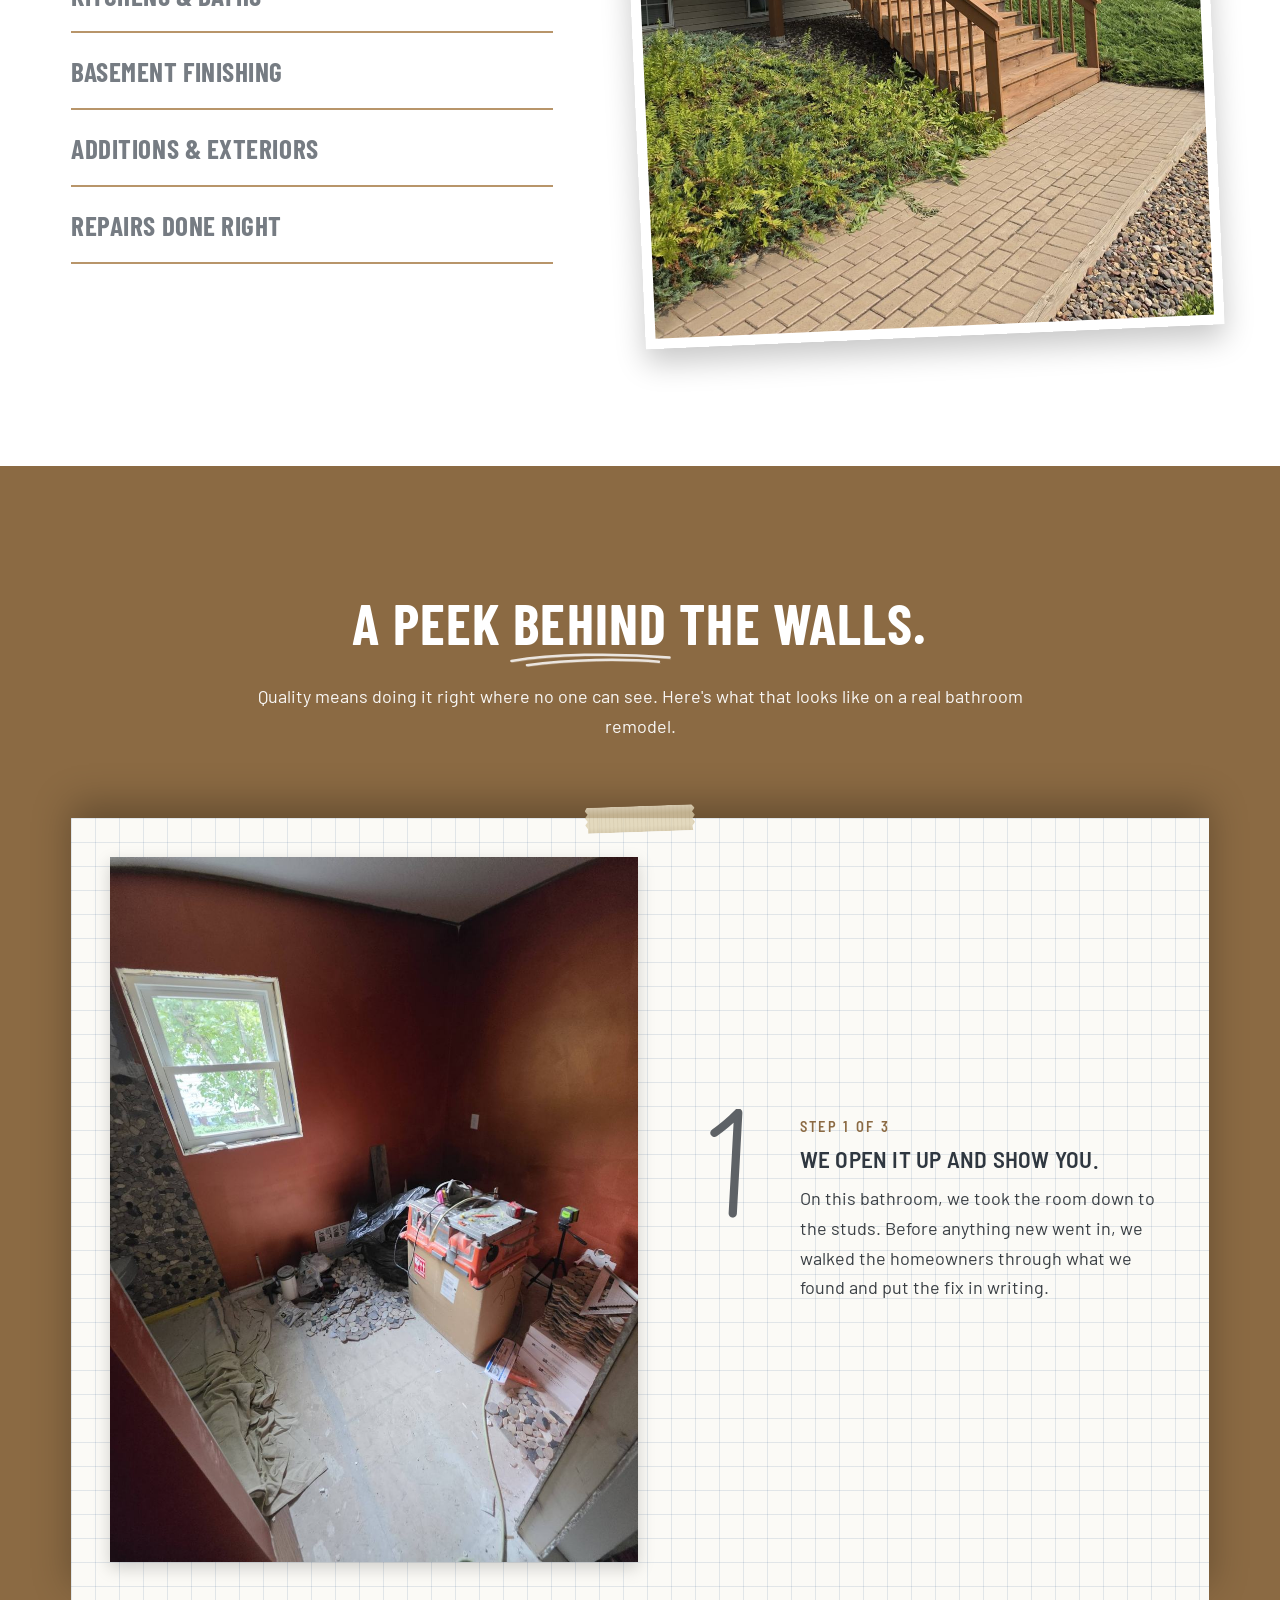
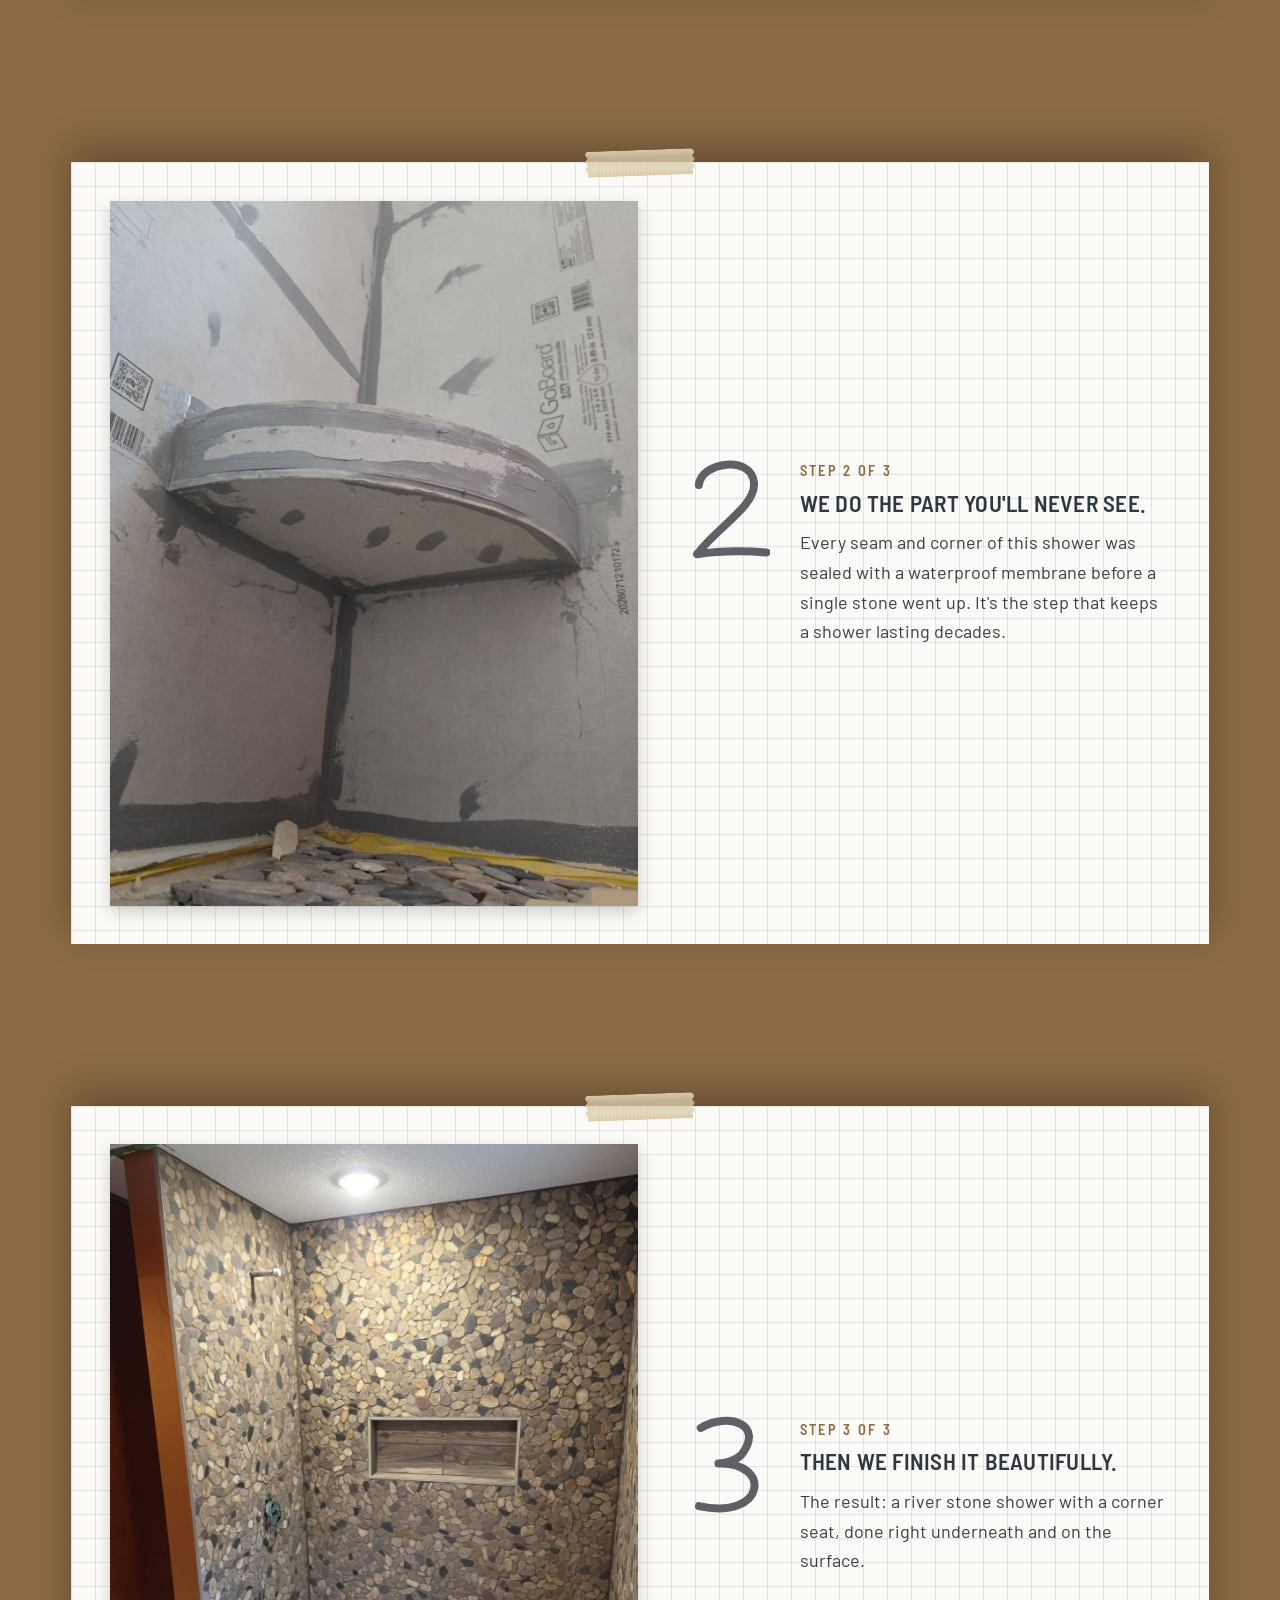
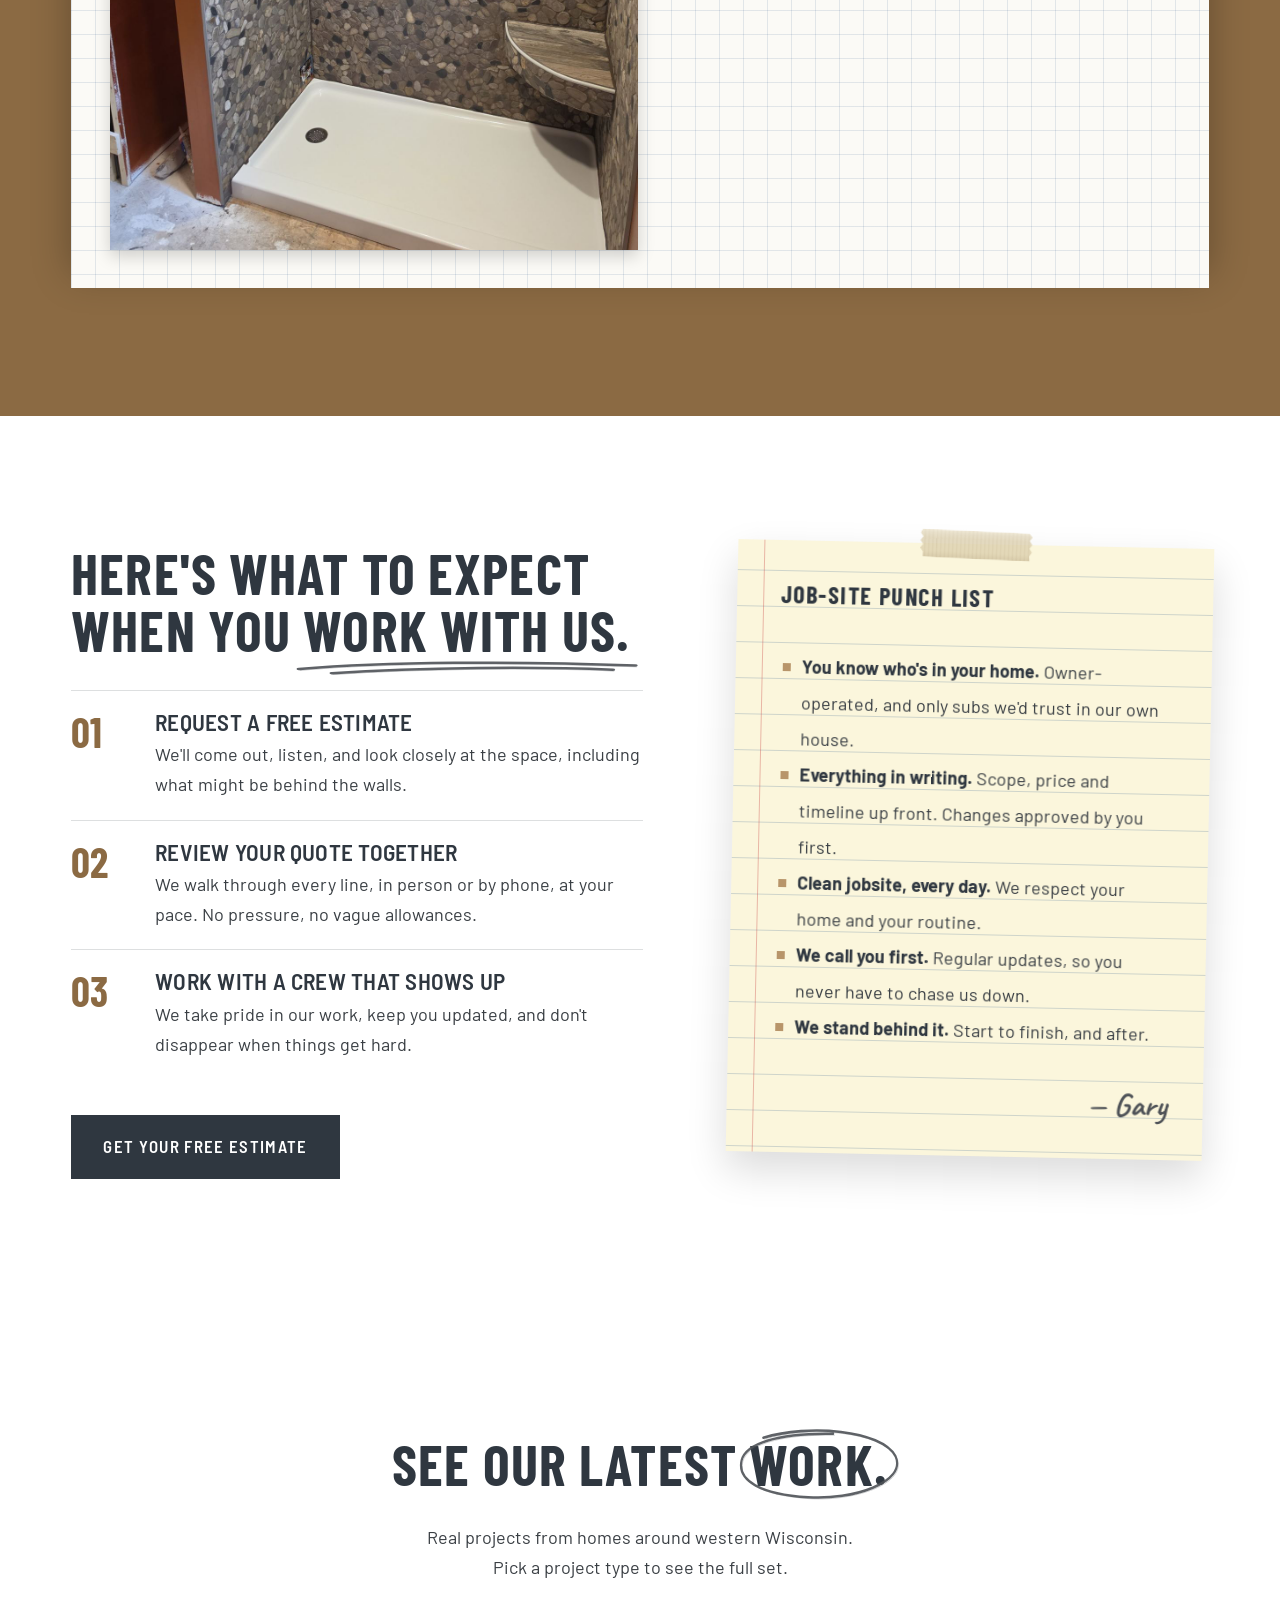
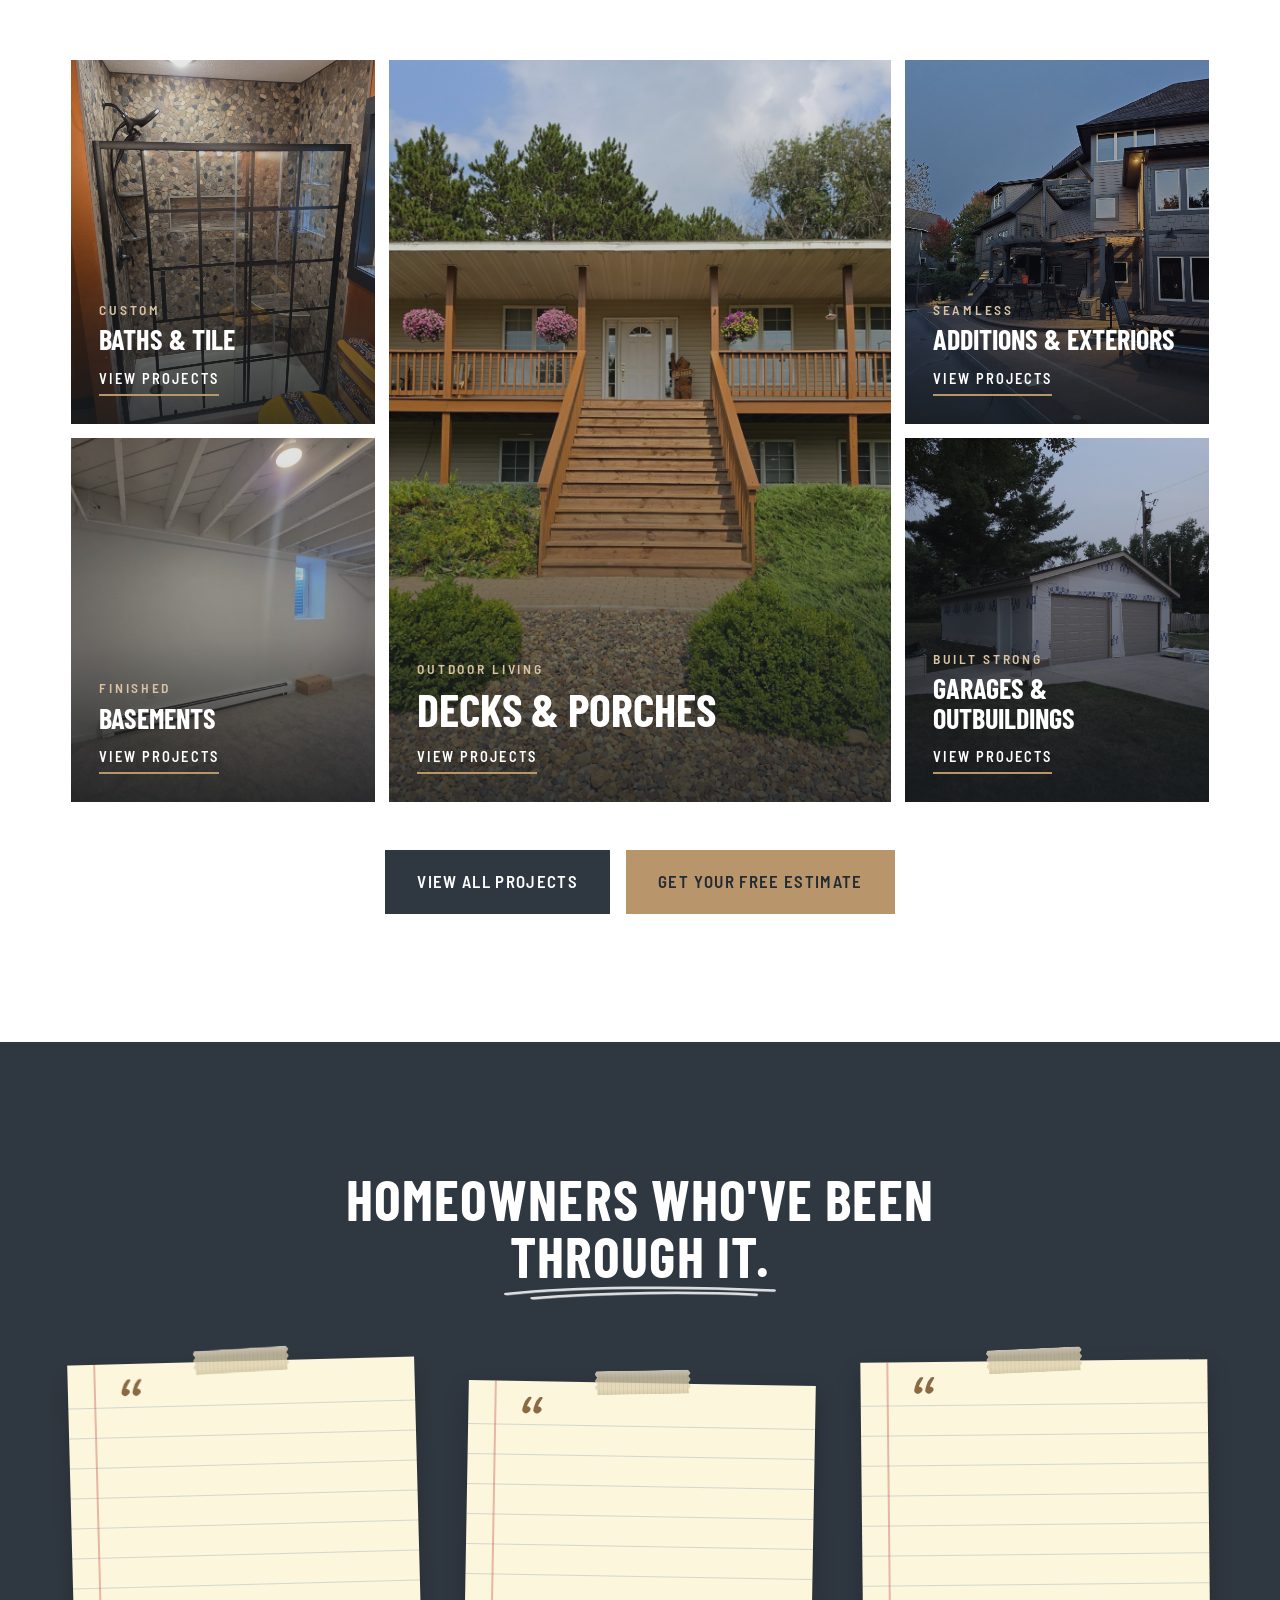
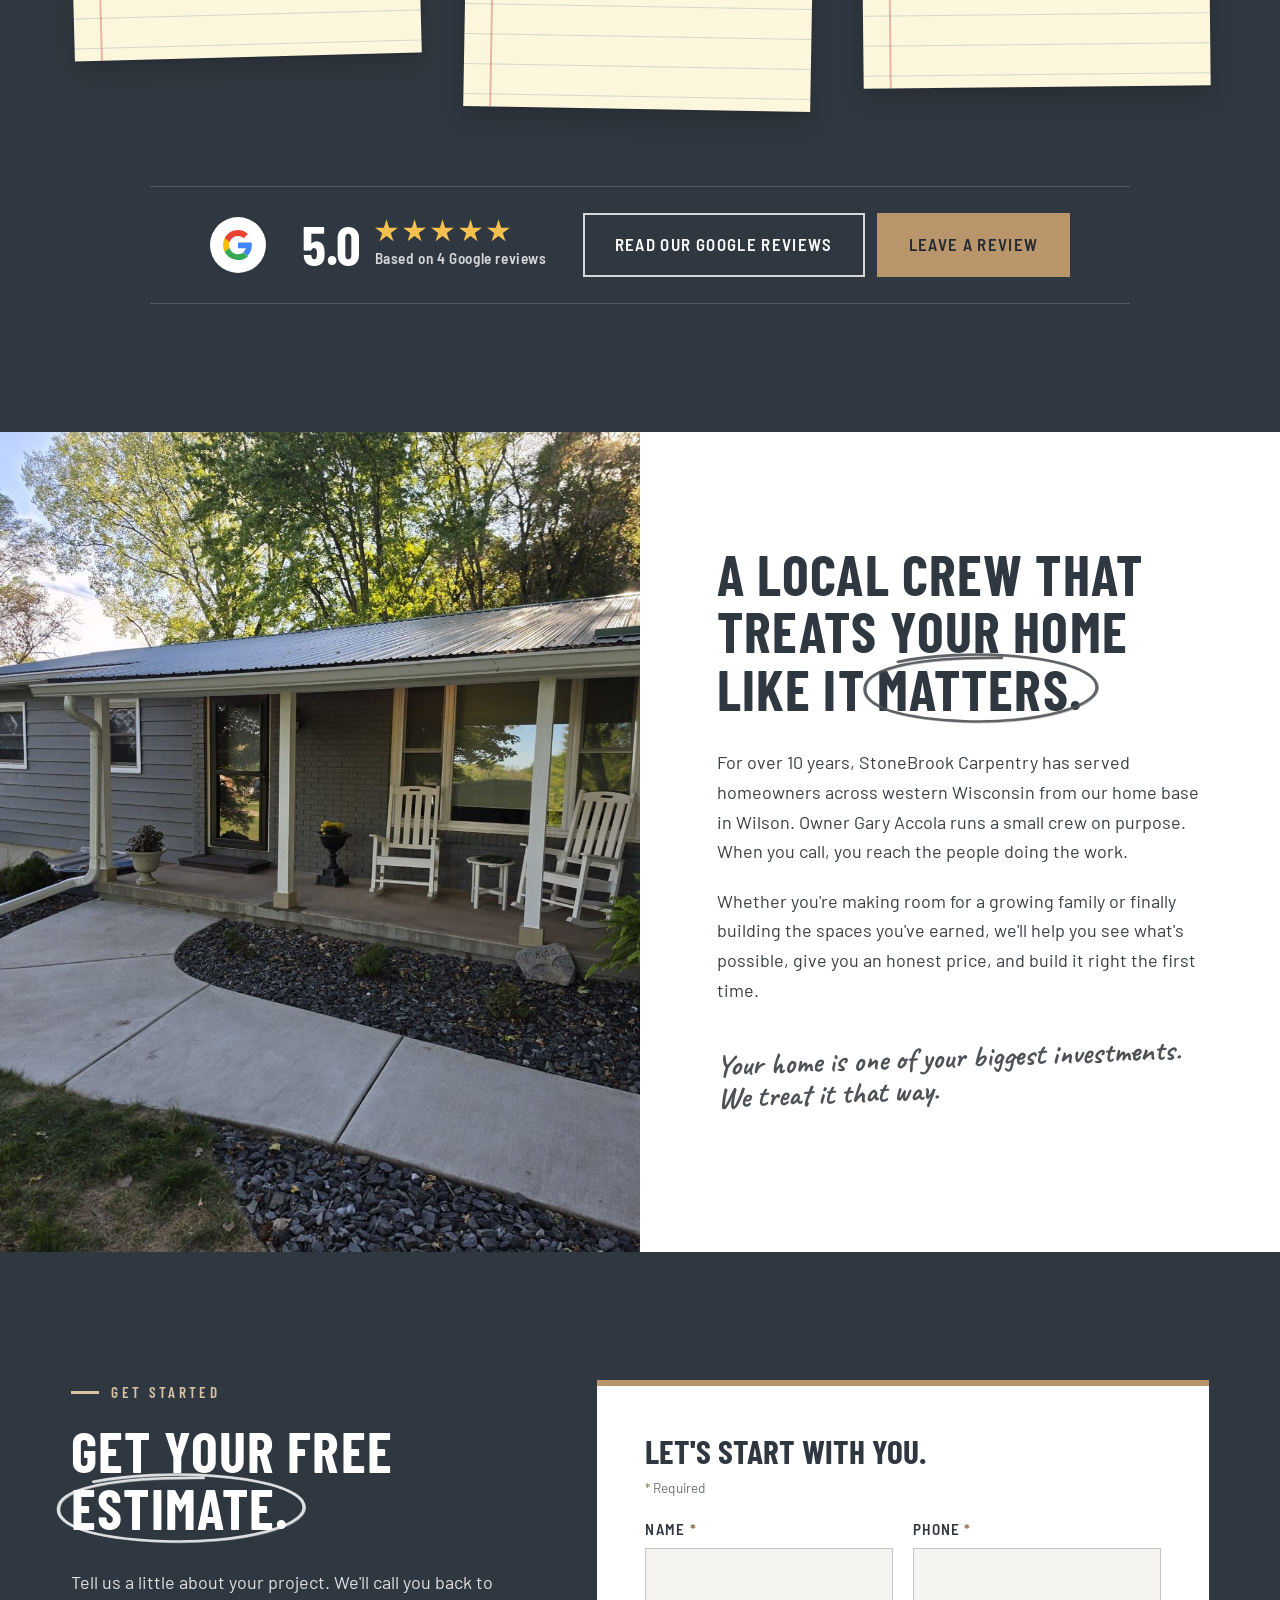
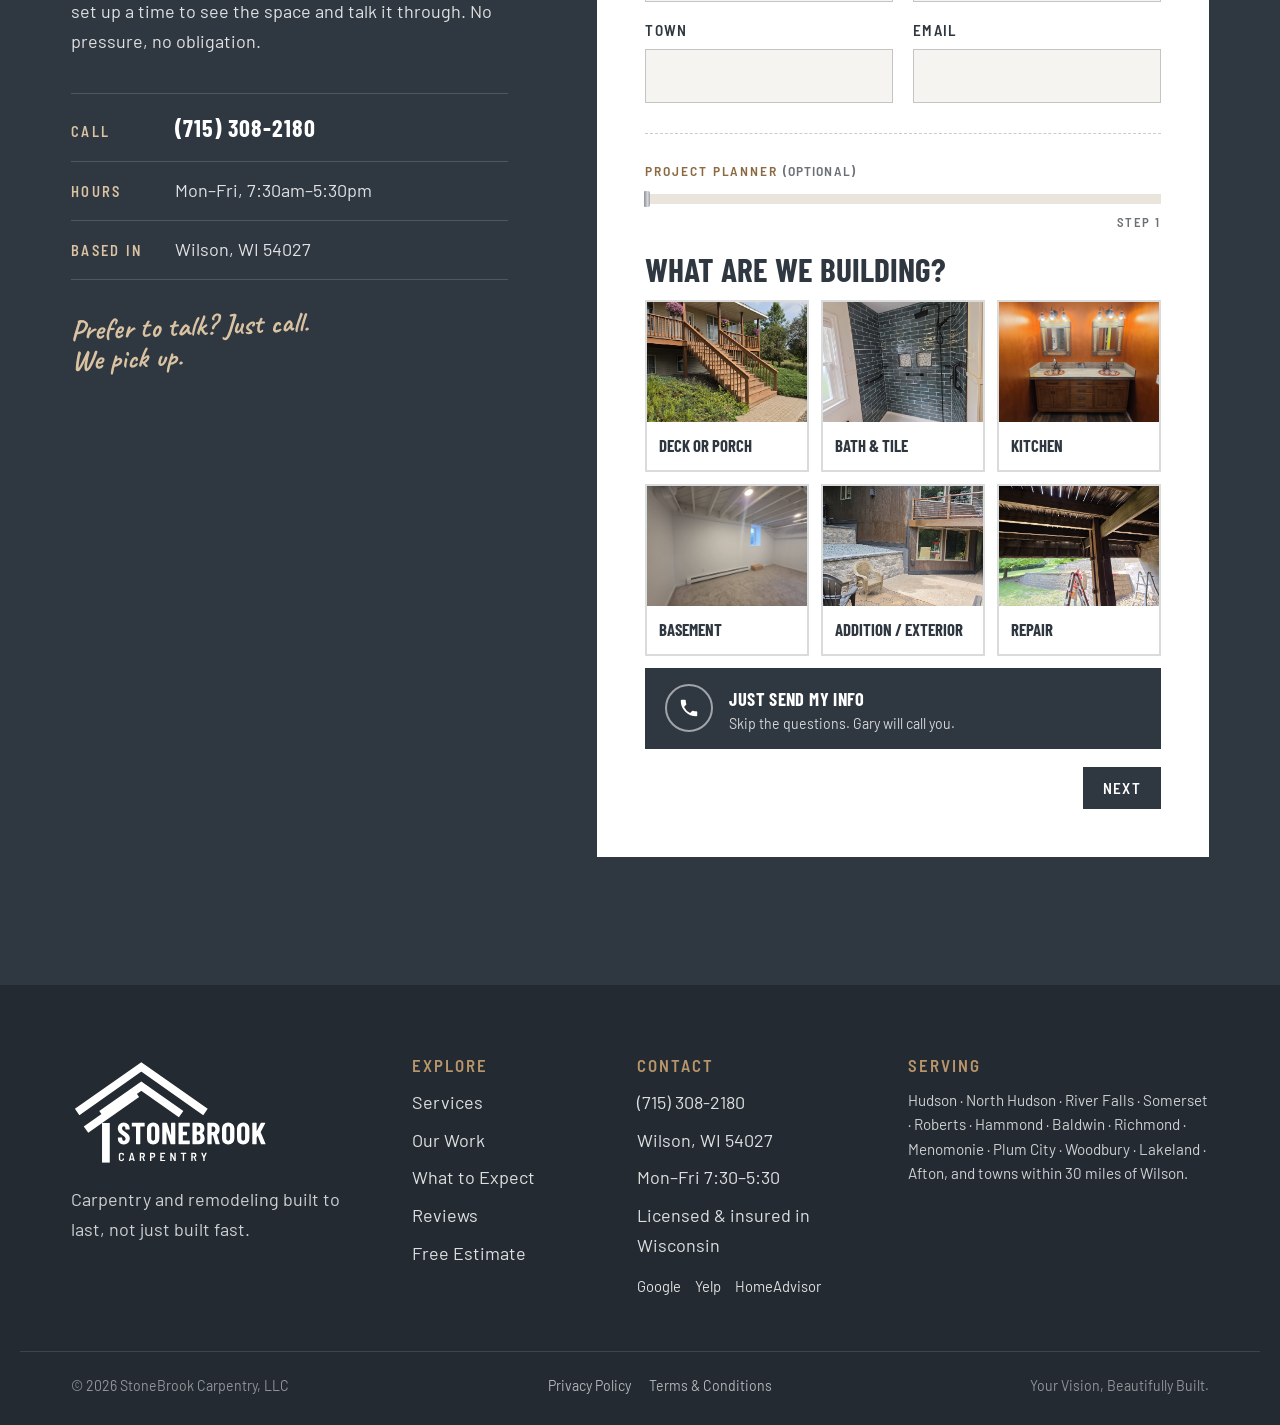
==== commit e063f6ba: "Launch checklist: favicons, thank-you page, form validation and send hook, sitemap and robots, foote" ====
--- a/index.html
+++ b/index.html
@@ -17,11 +17,17 @@
 <meta name="twitter:card" content="summary_large_image">
 <meta name="twitter:title" content="StoneBrook Carpentry | Decks, Porches &amp; Remodeling">
 <meta name="twitter:image" content="https://brilliantimpact-media.github.io/stonebrook-carpentry-website/assets/img/share-card.jpg">
-<link rel="icon" href="assets/img/logo-mark.svg" type="image/svg+xml">
+<!-- BUILD:icons -->
+<link rel="icon" href="favicon.ico" sizes="48x48">
+<link rel="icon" href="assets/img/favicon.svg" type="image/svg+xml">
+<link rel="apple-touch-icon" href="assets/img/apple-touch-icon.png">
+<link rel="manifest" href="site.webmanifest">
+<meta name="theme-color" content="#2F3740">
+<!-- /BUILD:icons -->
 <link rel="preconnect" href="https://fonts.googleapis.com">
 <link rel="preconnect" href="https://fonts.gstatic.com" crossorigin>
 <link href="https://fonts.googleapis.com/css2?family=Barlow+Condensed:wght@600;700&family=Barlow+Semi+Condensed:wght@500;600&family=Barlow:ital,wght@0,400;0,500;0,600;1,400&family=Caveat:wght@600;700&display=swap" rel="stylesheet">
-<link rel="stylesheet" href="assets/css/main.css?v=202610271540">
+<link rel="stylesheet" href="assets/css/main.css?v=202610301223">
 <script>
   // Only hide animated elements when JS is running and motion is wanted.
   if (!matchMedia('(prefers-reduced-motion: reduce)').matches) {
@@ -42,7 +48,13 @@
   "openingHoursSpecification": [
     { "@type": "OpeningHoursSpecification", "dayOfWeek": ["Monday","Tuesday","Wednesday","Thursday","Friday"], "opens": "07:30", "closes": "17:30" }
   ],
-  "image": "assets/img/hero-porch-front.jpg"
+  "url": "https://brilliantimpact-media.github.io/stonebrook-carpentry-website/",
+  "logo": "https://brilliantimpact-media.github.io/stonebrook-carpentry-website/assets/img/icon-512.png",
+  "image": "https://brilliantimpact-media.github.io/stonebrook-carpentry-website/assets/img/share-card.jpg",
+  "sameAs": [
+    "https://www.yelp.com/biz/stonebrook-carpentry-wilson",
+    "https://www.homeadvisor.com/rated.StoneBrookCarpentryLLC.52659418.html"
+  ]
 }
 </script>
 </head>
@@ -371,17 +383,19 @@
 
     <!-- Estimate form: contact details first, then the Project Planner. Follow-up questions are
          tailored to the chosen project (built in main.js); every question has an "Other" option. -->
-    <form class="estimate-form planner" data-reveal novalidate>
+    <form class="estimate-form planner" data-reveal novalidate data-thanks="thank-you/">
       <fieldset class="contact-block">
         <legend>Let's start with you.</legend>
+        <p class="req-note"><span aria-hidden="true">*</span> Required</p>
         <div class="field-row">
-          <label>Name<input type="text" name="name" autocomplete="name" required></label>
-          <label>Phone<input type="tel" name="phone" autocomplete="tel" required></label>
+          <label><span>Name <span class="req" aria-hidden="true">*</span></span><input type="text" name="name" autocomplete="name" required aria-describedby="err-name"><span class="field-err" id="err-name"></span></label>
+          <label><span>Phone <span class="req" aria-hidden="true">*</span></span><input type="tel" name="phone" autocomplete="tel" inputmode="tel" required aria-describedby="err-phone"><span class="field-err" id="err-phone"></span></label>
         </div>
         <div class="field-row">
           <label>Town<input type="text" name="town" autocomplete="address-level2"></label>
-          <label>Email<input type="email" name="email" autocomplete="email"></label>
-        </div>
+          <label>Email<input type="email" name="email" autocomplete="email" aria-describedby="err-email"><span class="field-err" id="err-email"></span></label>
+        </div>
+        <label class="hp" aria-hidden="true">Leave this empty<input type="text" name="_gotcha" tabindex="-1" autocomplete="off"></label>
       </fieldset>
 
       <div class="planner-block">
@@ -438,7 +452,7 @@
       <p>Carpentry and remodeling built to last, not just built fast.</p>
     </div>
     <nav class="footer-col" aria-label="Footer">
-      <h4>Explore</h4>
+      <h2 class="footer-h">Explore</h2>
       <a href="#services">Services</a>
       <a href="projects/">Our Work</a>
       <a href="#process">What to Expect</a>
@@ -446,14 +460,15 @@
       <a href="#estimate">Free Estimate</a>
     </nav>
     <div class="footer-col">
-      <h4>Contact</h4>
+      <h2 class="footer-h">Contact</h2>
       <a href="tel:+17153082180">(715) 308-2180</a>
       <span>Wilson, WI 54027</span>
       <span>Mon–Fri 7:30–5:30</span>
       <span>Licensed &amp; insured in Wisconsin</span>
+      <span class="footer-find"><a href="https://www.google.com/search?q=StoneBrook+Carpentry,+LLC#lrd=0x87f807442768f6ab:0x76c101ca6e3b87b3,1,,,," target="_blank" rel="noopener">Google</a><a href="https://www.yelp.com/biz/stonebrook-carpentry-wilson" target="_blank" rel="noopener">Yelp</a><a href="https://www.homeadvisor.com/rated.StoneBrookCarpentryLLC.52659418.html" target="_blank" rel="noopener">HomeAdvisor</a></span>
     </div>
     <div class="footer-col">
-      <h4>Serving</h4>
+      <h2 class="footer-h">Serving</h2>
       <p>Hudson · North Hudson · River Falls · Somerset · Roberts · Hammond · Baldwin · Richmond · Menomonie · Plum City · Woodbury · Lakeland · Afton, and towns within 30 miles of Wilson.</p>
     </div>
   </div>
@@ -471,9 +486,9 @@
 <nav class="m-bar" aria-label="Quick contact"><a href="tel:+17153082180"><svg viewBox="0 0 24 24" aria-hidden="true"><path d="M6.6 10.8a15.1 15.1 0 0 0 6.6 6.6l2.2-2.2a1 1 0 0 1 1-.25 11.4 11.4 0 0 0 3.6.57 1 1 0 0 1 1 1V20a1 1 0 0 1-1 1A17 17 0 0 1 3 4a1 1 0 0 1 1-1h3.5a1 1 0 0 1 1 1c0 1.25.2 2.45.57 3.57a1 1 0 0 1-.25 1z"/></svg>Call</a><a href="#estimate">Free Estimate</a></nav>
 <!-- /BUILD:mbar -->
 <!-- BUILD:scripts -->
-<script src="assets/js/nav.js?v=202610271540"></script>
-<script src="assets/js/estimate.js?v=202610271540"></script>
-<script src="assets/js/main.js?v=202610271540"></script>
+<script src="assets/js/nav.js?v=202610301223"></script>
+<script src="assets/js/estimate.js?v=202610301223"></script>
+<script src="assets/js/main.js?v=202610301223"></script>
 <!-- /BUILD:scripts -->
 </body>
 </html>
--- a/assets/css/main.css
+++ b/assets/css/main.css
@@ -162,7 +162,7 @@
 .js .wipe.in { clip-path: inset(0 0 0 0); }
 .stats { list-style: none; padding: 0; margin: 2em 0 0; display: grid; grid-template-columns: repeat(3, auto); justify-content: start; gap: clamp(20px, 3vw, 44px); }
 .stats li { display: flex; flex-direction: column; }
-.stats strong { font-family: var(--display); font-weight: 700; font-size: 2.8rem; line-height: 1; color: var(--tan); }
+.stats strong { font-family: var(--display); font-weight: 700; font-size: 2.8rem; line-height: 1; color: var(--tan-deep); }
 .stats span { font-family: var(--semi); font-weight: 500; font-size: .95rem; color: var(--muted); max-width: 11em; line-height: 1.3; margin-top: 4px; }
 .about-note { font-size: 1.9rem; transform: rotate(-2deg); margin-top: 1.2em; color: var(--graphite); }
 
@@ -195,7 +195,7 @@
 .services-grid { display: grid; grid-template-columns: 5fr 6fr; gap: clamp(32px, 6vw, 90px); align-items: center; }
 .svc-list ul { list-style: none; margin: 1.2em 0 0; padding: 0; }
 .svc { width: 100%; text-align: left; background: none; border: 0; border-bottom: 2px solid var(--tan); padding: 16px 0 14px; cursor: pointer; display: block; font: inherit; color: inherit; position: relative; }
-.svc strong { display: block; font-family: var(--display); font-weight: 700; font-size: 1.7rem; text-transform: uppercase; letter-spacing: .02em; color: #9AA0A6; transition: color .3s, transform .3s; }
+.svc strong { display: block; font-family: var(--display); font-weight: 700; font-size: 1.7rem; text-transform: uppercase; letter-spacing: .02em; color: #767C83; transition: color .3s, transform .3s; }
 .svc span { display: block; font-size: 1rem; color: var(--muted); max-height: 0; overflow: hidden; opacity: 0; transition: max-height .45s ease, opacity .35s ease; }
 .svc.active strong, .svc:hover strong { color: var(--slate); }
 .svc.active strong { transform: translateX(8px); }
@@ -247,7 +247,7 @@
 .process-grid { display: grid; grid-template-columns: 6fr 5fr; gap: clamp(40px, 7vw, 100px); align-items: start; }
 .steps { list-style: none; padding: 0; margin: 1.6em 0 2em; }
 .steps li { display: grid; grid-template-columns: 72px 1fr; gap: 12px; padding: 20px 0; border-top: 1px solid var(--line); }
-.steps li > span { font-family: var(--display); font-weight: 700; font-size: 2.6rem; color: var(--tan); line-height: 1; }
+.steps li > span { font-family: var(--display); font-weight: 700; font-size: 2.6rem; color: var(--tan-deep); line-height: 1; }
 .steps h3 { margin-bottom: .25em; color: var(--slate); }
 .steps p { margin: 0; }
 .punch {
@@ -316,7 +316,7 @@
 .estimate-grid { display: grid; grid-template-columns: 5fr 7fr; gap: clamp(40px, 7vw, 100px); align-items: start; }
 .contact-lines { margin-top: 2em; border-top: 1px solid rgba(255,255,255,.16); }
 .contact-lines p { margin: 0; padding: 14px 0; border-bottom: 1px solid rgba(255,255,255,.16); display: flex; gap: 20px; align-items: baseline; }
-.contact-lines .label { width: 84px; flex: none; font-family: var(--semi); font-weight: 600; font-size: .9rem; letter-spacing: .16em; text-transform: uppercase; color: var(--tan); }
+.contact-lines .label { width: 84px; flex: none; font-family: var(--semi); font-weight: 600; font-size: .9rem; letter-spacing: .16em; text-transform: uppercase; color: var(--tan-light); }
 .contact-lines a { font-family: var(--display); font-weight: 700; font-size: 1.5rem; letter-spacing: .04em; text-decoration: none; color: #fff; }
 .estimate-note { margin-top: 28px; font-size: 1.8rem; transform: rotate(-2deg); color: var(--tan-light); }
 .estimate-form { background: #fff; color: var(--text); padding: clamp(28px, 4vw, 48px); display: grid; gap: 20px; border-top: 6px solid var(--tan); }
@@ -376,7 +376,7 @@
 .footer-brand img { width: 200px; height: auto; }
 .footer-brand p { margin-top: 18px; max-width: 20em; }
 .footer-col { display: flex; flex-direction: column; gap: 8px; }
-.footer-col h4 { color: var(--tan); margin-bottom: 6px; }
+.footer-col h4, .footer-col .footer-h { color: var(--tan); margin-bottom: 6px; }
 .footer-col a, .footer-col span { text-decoration: none; color: rgba(255,255,255,.85); }
 .footer-col a:hover { color: var(--tan-light); }
 .footer-col p { font-size: .95rem; line-height: 1.6; margin: 0; }
@@ -654,7 +654,7 @@
 .ph-frame { display: grid; justify-items: center; gap: 4px; padding: 48px 56px; border: 2px dashed rgba(47,55,64,.35); text-align: center; color: var(--slate); }
 .ph-icon { width: 96px; height: 96px; fill: none; stroke: var(--graphite); stroke-width: 2.2; stroke-linecap: round; margin-bottom: 12px; }
 .ph-name { margin: 0; font-family: var(--display); font-weight: 700; font-size: 1.8rem; text-transform: uppercase; }
-.ph-role { margin: 0; font-family: var(--semi); font-weight: 600; font-size: .9rem; letter-spacing: .12em; text-transform: uppercase; color: var(--muted); }
+.ph-role { margin: 0; font-family: var(--semi); font-weight: 600; font-size: .9rem; letter-spacing: .12em; text-transform: uppercase; color: #5C6167; }
 .ph-note { margin: 14px 0 0; font-family: var(--hand); font-size: 1.5rem; color: var(--tan-deep); }
 @media (max-width: 860px) { .js .split .photo-ph.wipe { clip-path: none !important; } }
 
@@ -755,3 +755,37 @@
   filter: drop-shadow(0 1px 1px rgba(0,0,0,.14));
 }
 .punch::before { top: -13px; width: 112px; height: 28px; border-radius: 0; transform: translateX(-50%) rotate(1.5deg); }
+
+/* ---------- Form field errors ---------- */
+.req { color: var(--tan-deep); }
+.req-note { margin: -6px 0 2px; font-size: .85rem; color: var(--muted); }
+.req-note span { color: var(--tan-deep); }
+.field-err { display: block; min-height: 0; font-family: var(--body, inherit); font-size: .88rem; font-weight: 600; letter-spacing: 0; text-transform: none; color: #B42318; }
+.field-err:empty { display: none; }
+.estimate-form input[aria-invalid="true"] { border-color: #B42318; box-shadow: 0 0 0 3px rgba(180,35,24,.15); }
+.hp { position: absolute !important; left: -9999px; width: 1px; height: 1px; overflow: hidden; }
+
+/* ---------- Footer review links ---------- */
+.footer-find { display: flex; flex-wrap: wrap; gap: 6px 14px; margin-top: 6px; }
+.footer-find a { font-size: .92rem; }
+
+/* ---------- Thank-you page ---------- */
+.thanks { padding: clamp(64px, 9vw, 130px) 0; text-align: center; }
+.thanks-wrap { max-width: 760px; }
+.thanks .check { width: 84px; height: 84px; margin: 0 auto 18px; border-radius: 50%; display: grid; place-items: center; background: var(--tan); }
+.thanks .check svg { width: 40px; height: 40px; fill: none; stroke: #fff; stroke-width: 3.2; stroke-linecap: round; stroke-linejoin: round; }
+.thanks h1 { font-size: clamp(2.4rem, 5.5vw, 4.2rem); }
+.thanks .next { display: flex; flex-wrap: wrap; justify-content: center; gap: 12px; margin: 30px 0 18px; }
+
+/* Small tan labels on the dark estimate band use the lighter tan for readable contrast */
+.estimate .kicker { color: var(--tan-light); }
+.footer-h { font-family: var(--semi); font-weight: 600; font-size: 1.05rem; letter-spacing: .12em; }
+
+/* Short laptop screens (e.g. 1366×768 with the browser toolbar): scale the hero headline to
+   the screen height and trim its padding so the estimate button is visible without scrolling.
+   Taller screens are unchanged. */
+@media (min-width: 861px) and (max-height: 820px) {
+  .hero-inner { padding-top: 48px; padding-bottom: 56px; }
+  .hero h1 { font-size: min(clamp(3.1rem, 8.4vw, 7.2rem), 12.5vh); }
+  .hero-sub { margin: .5em auto 1.4em; }
+}
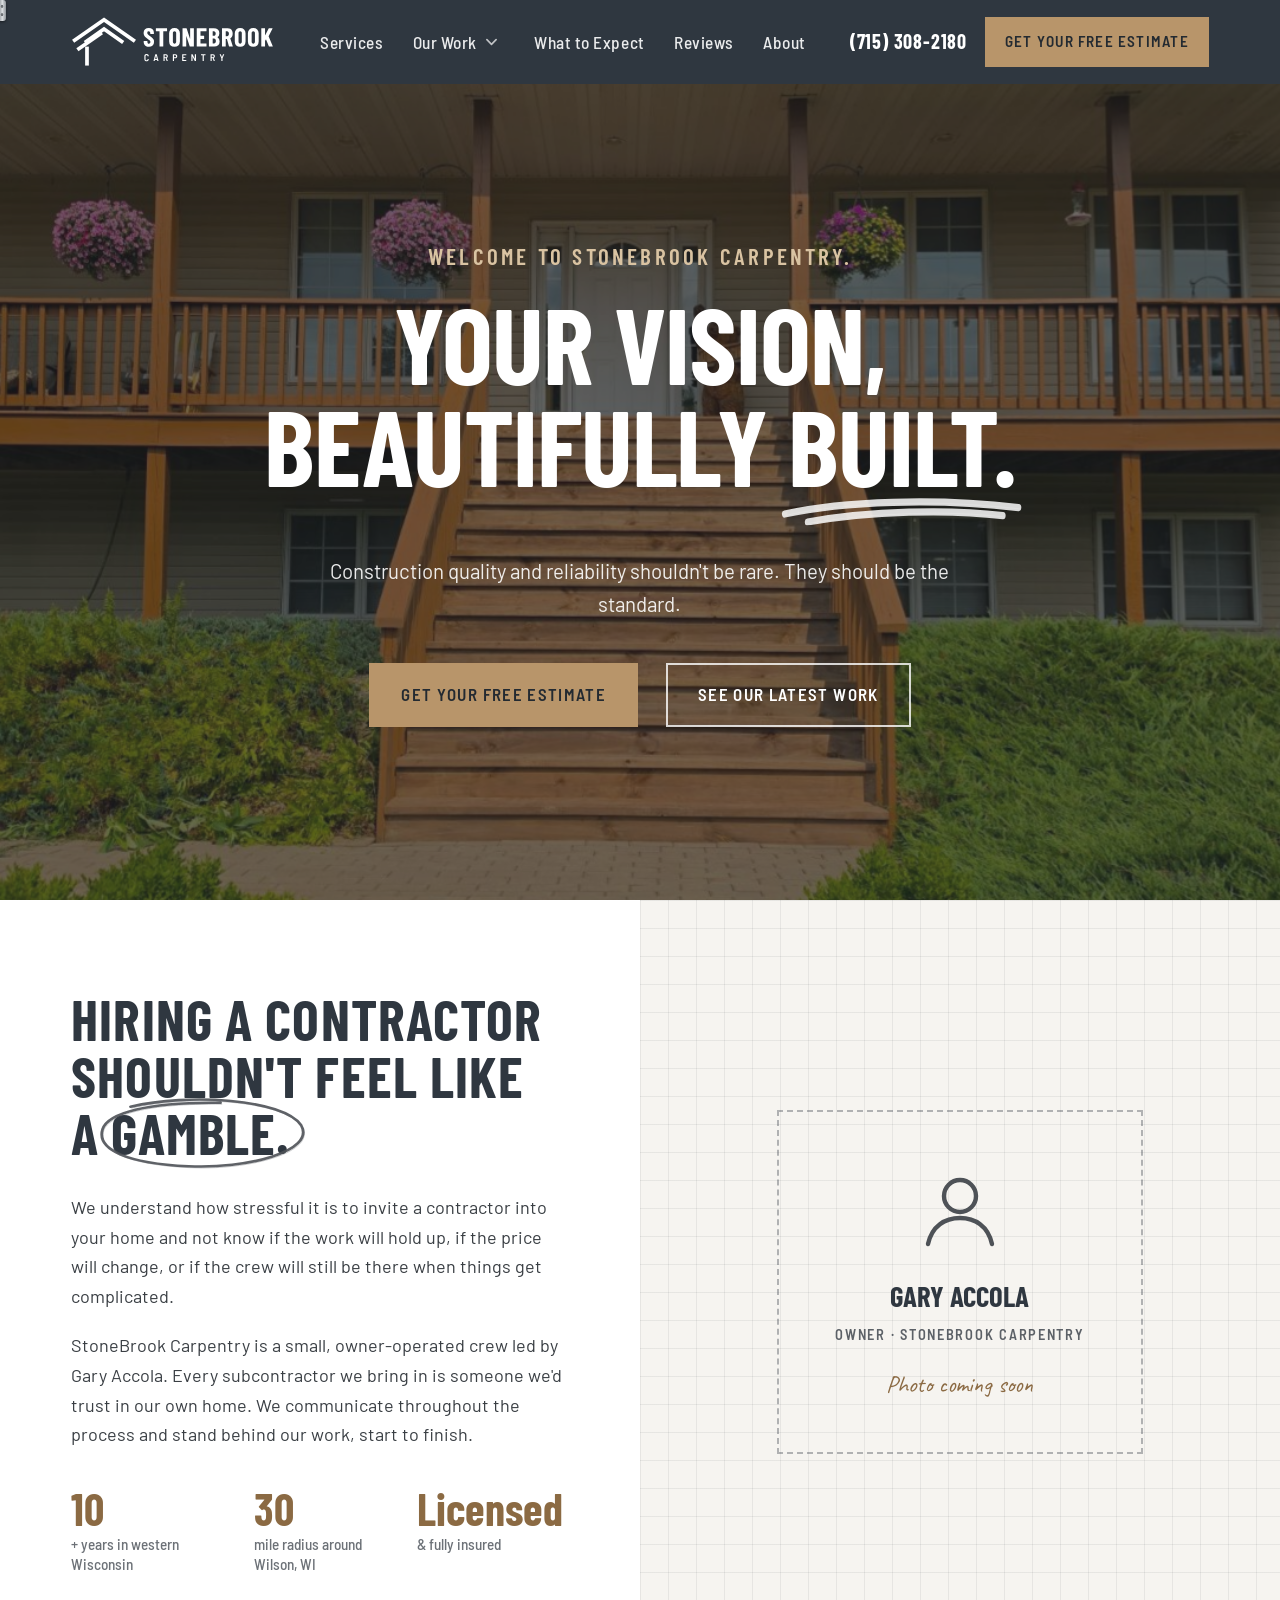
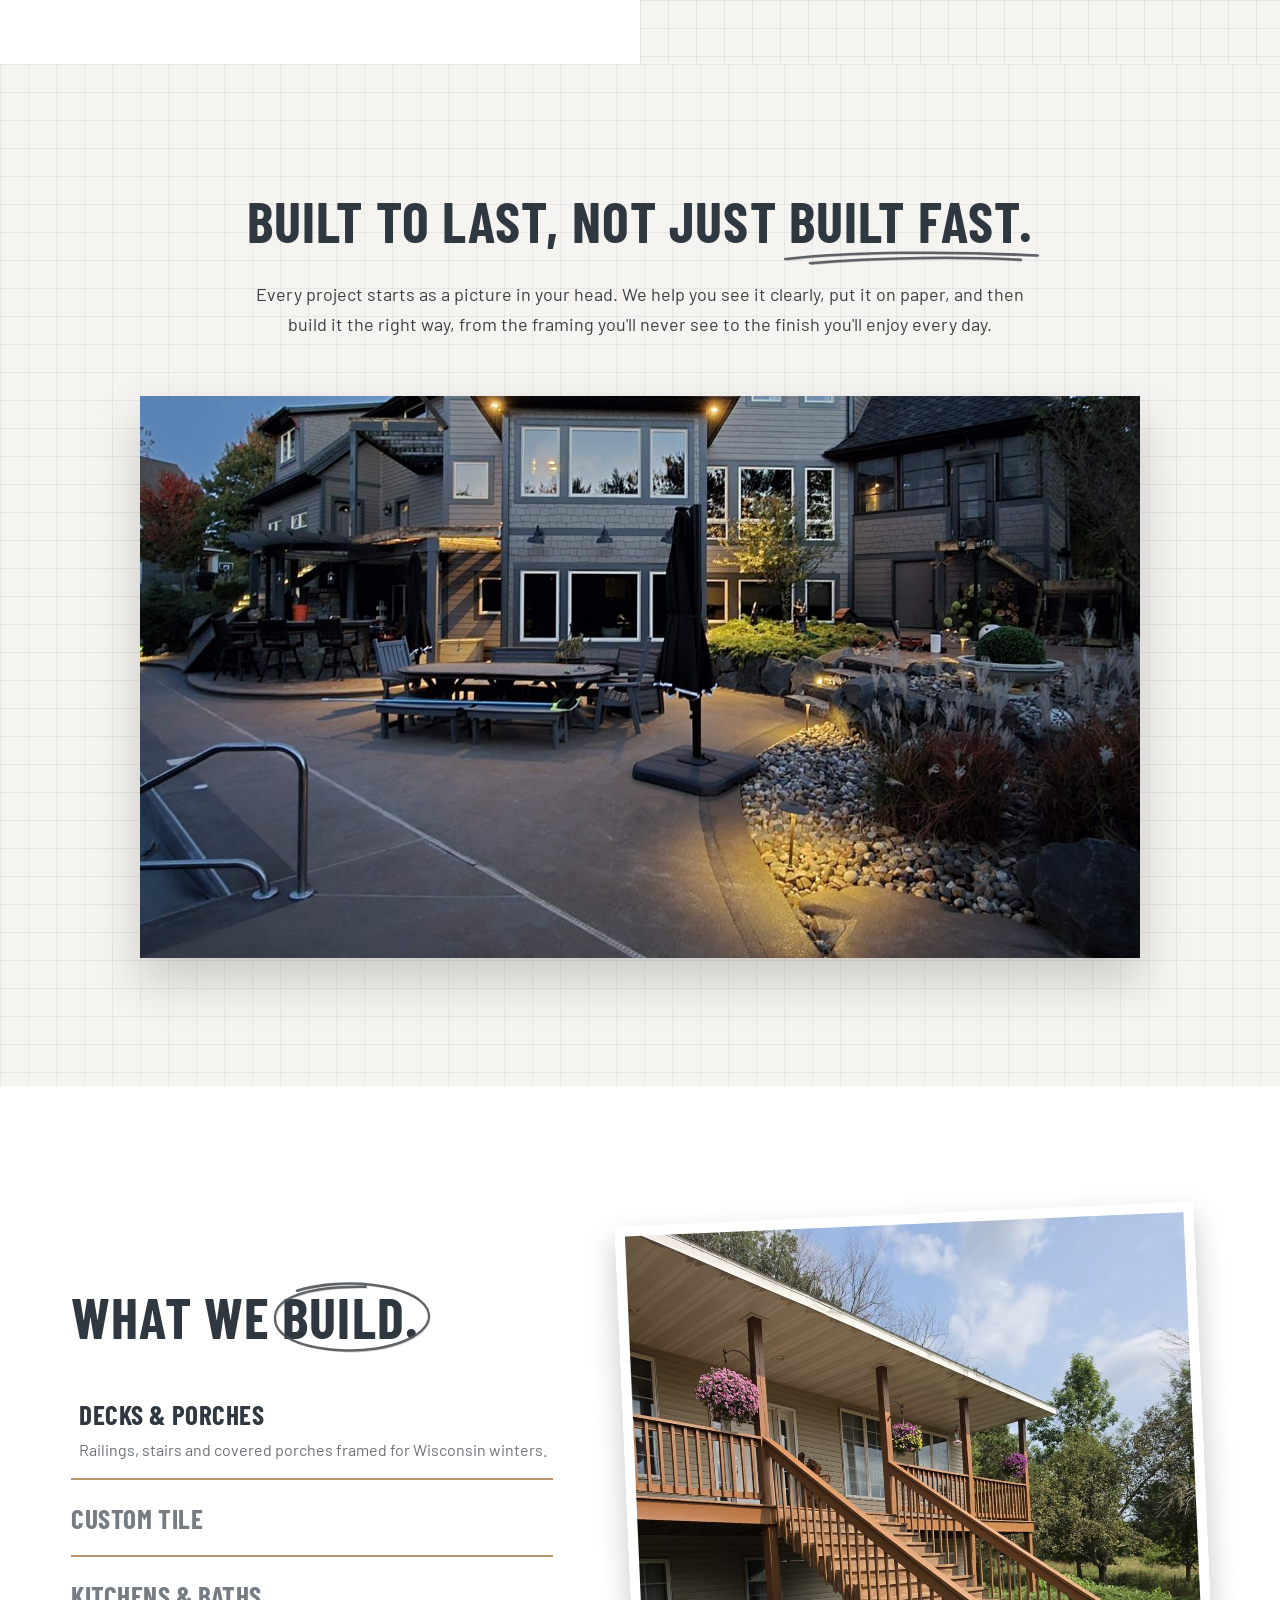
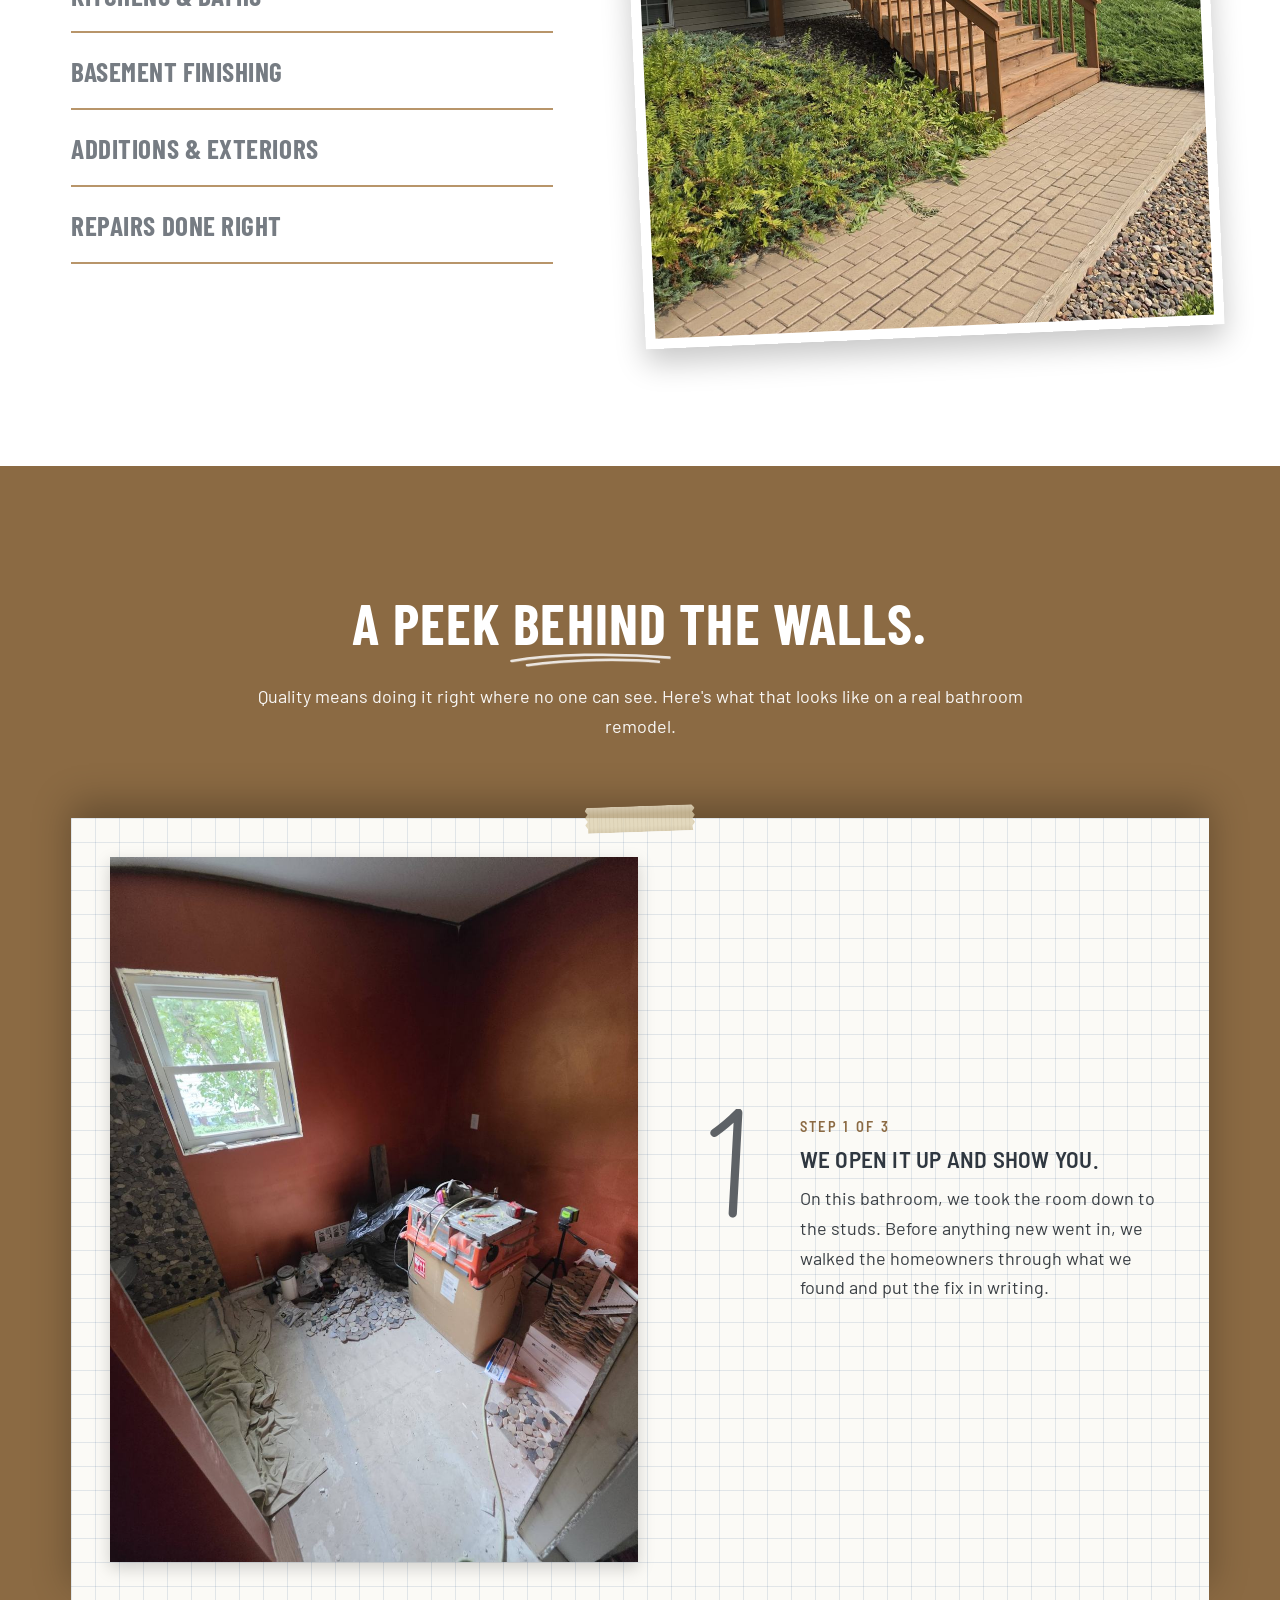
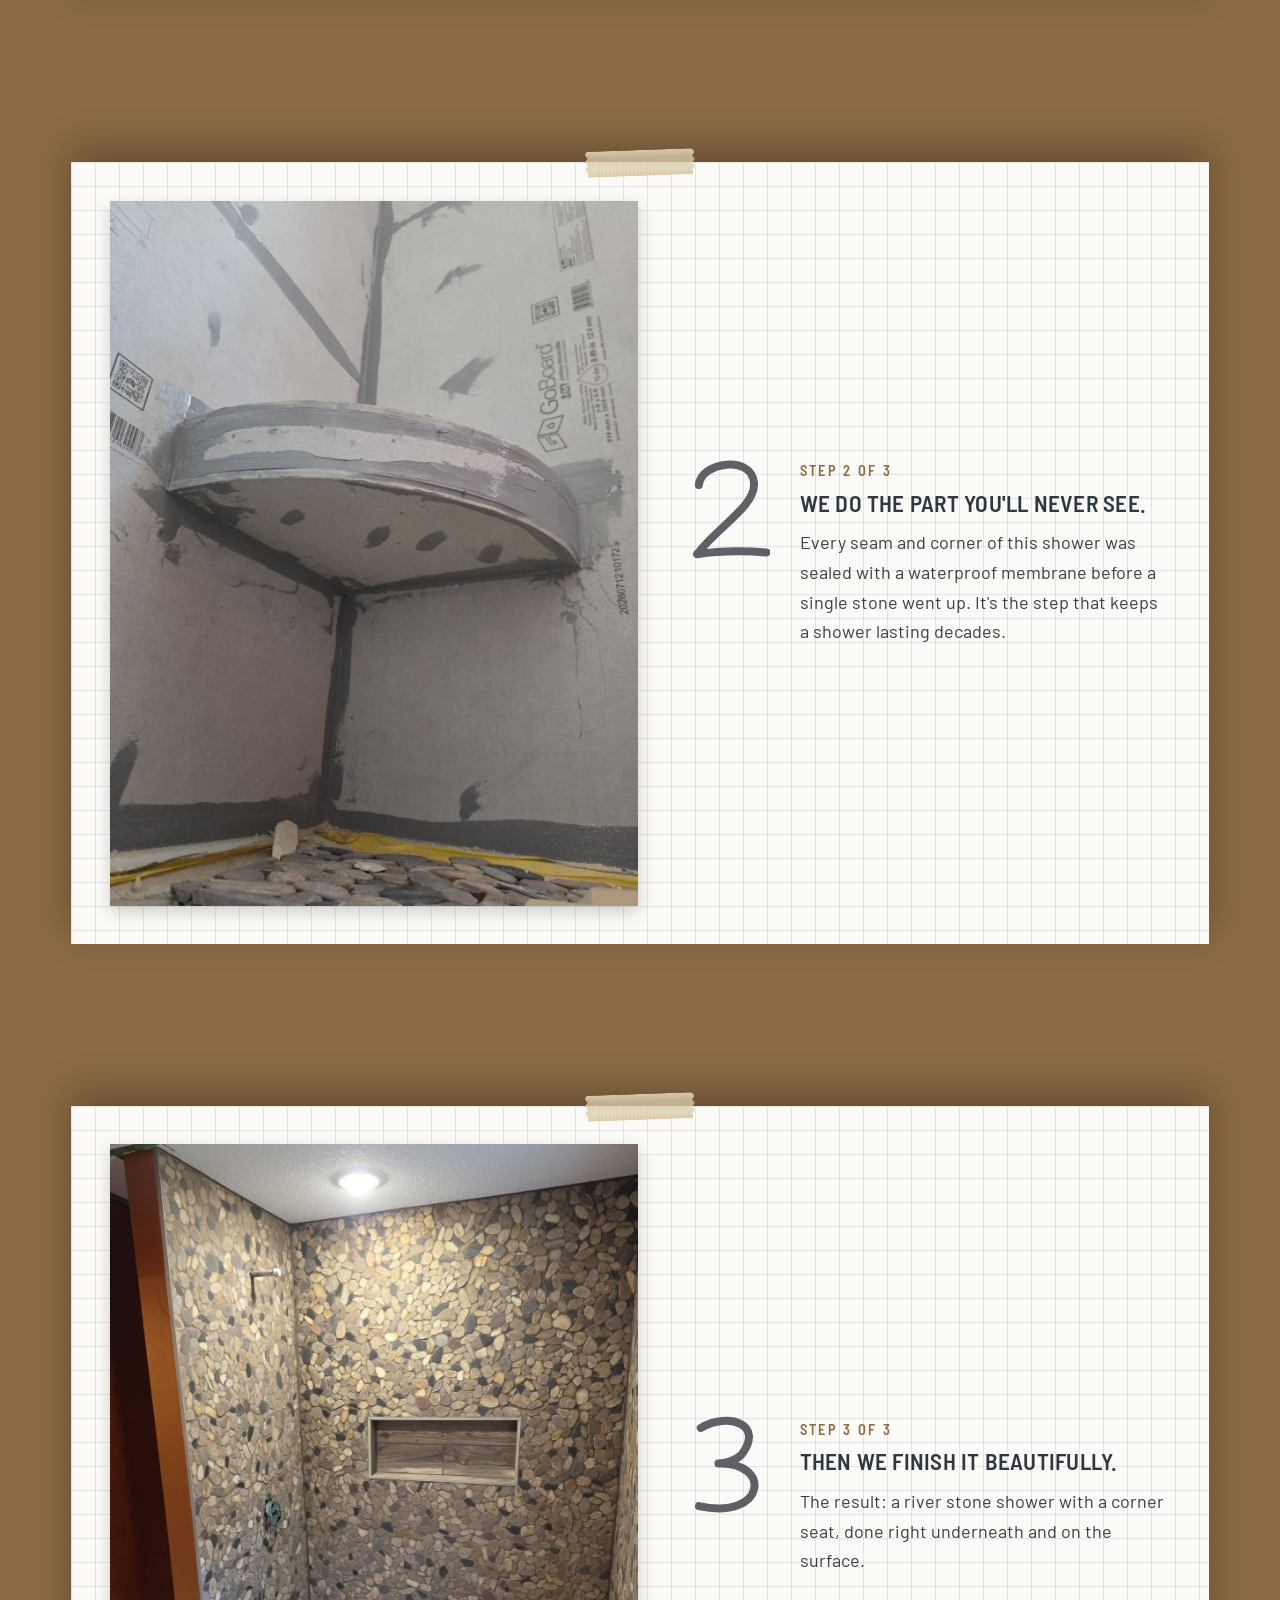
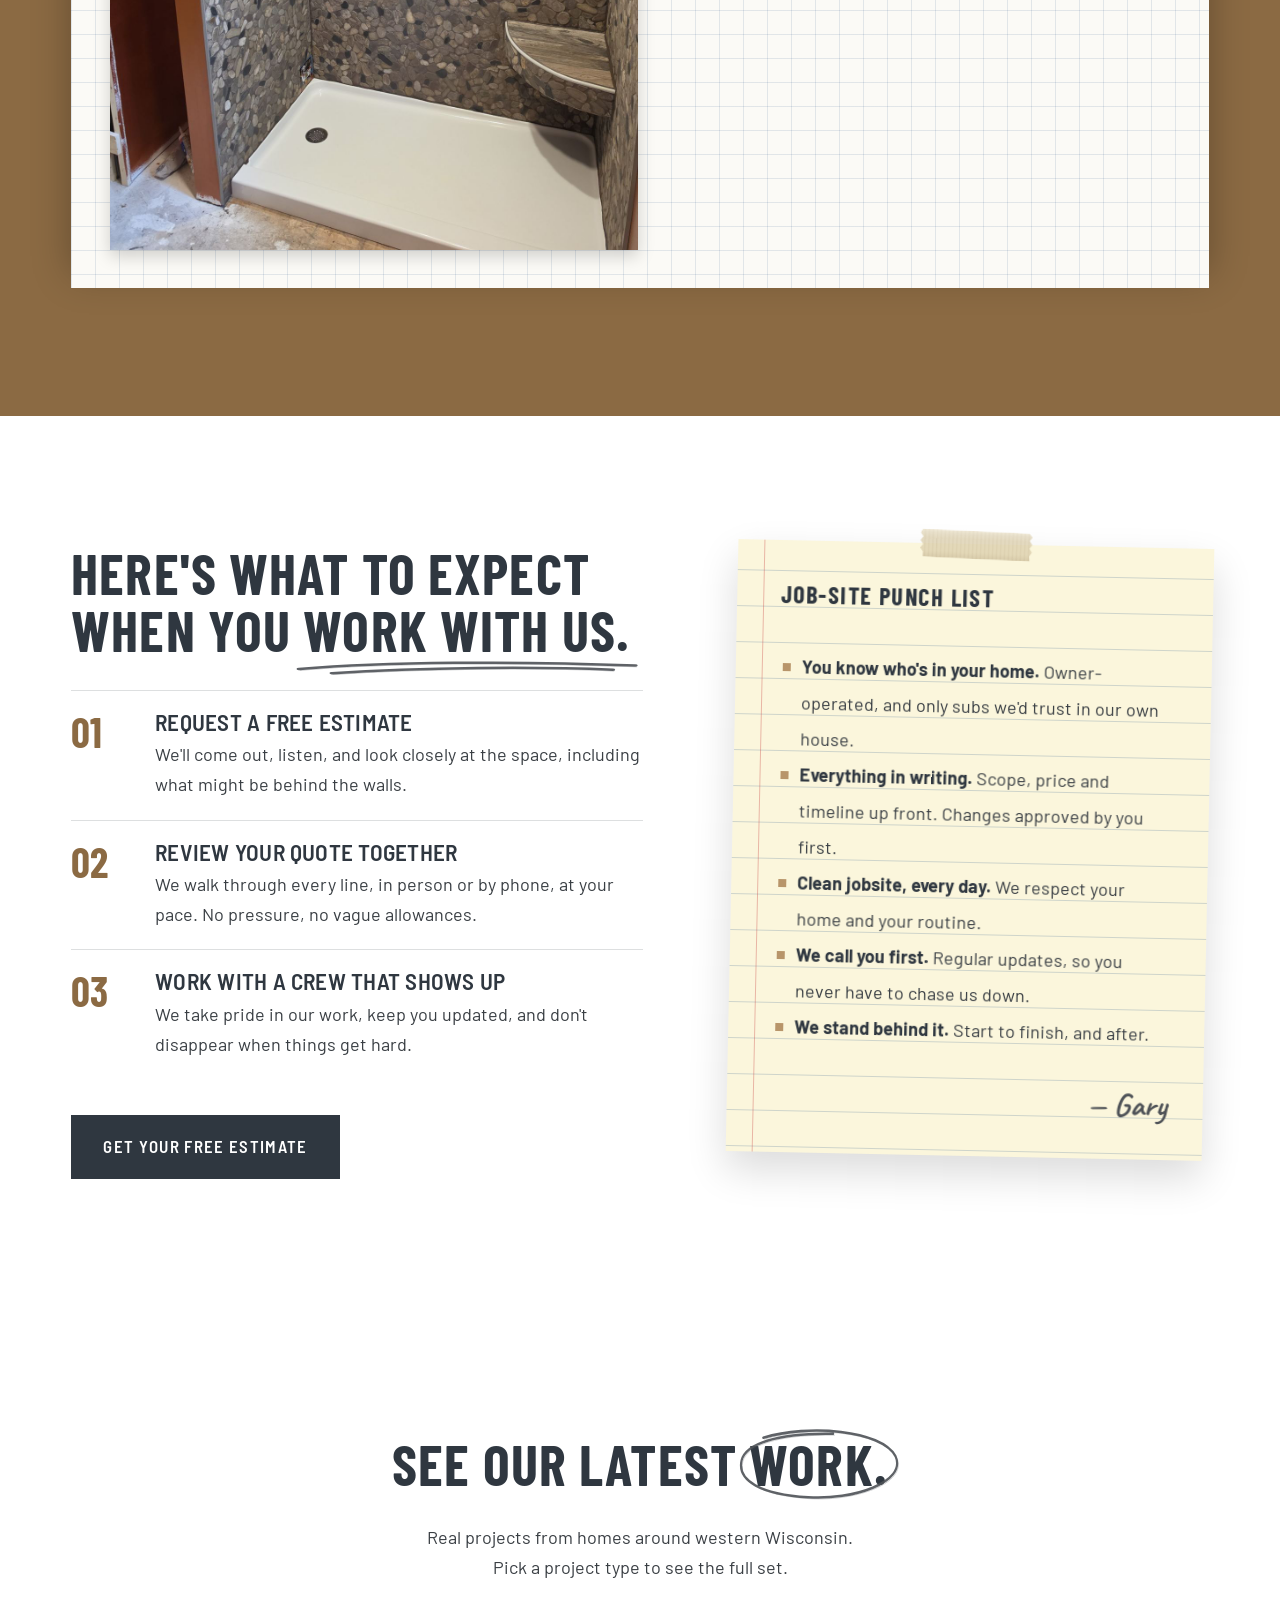
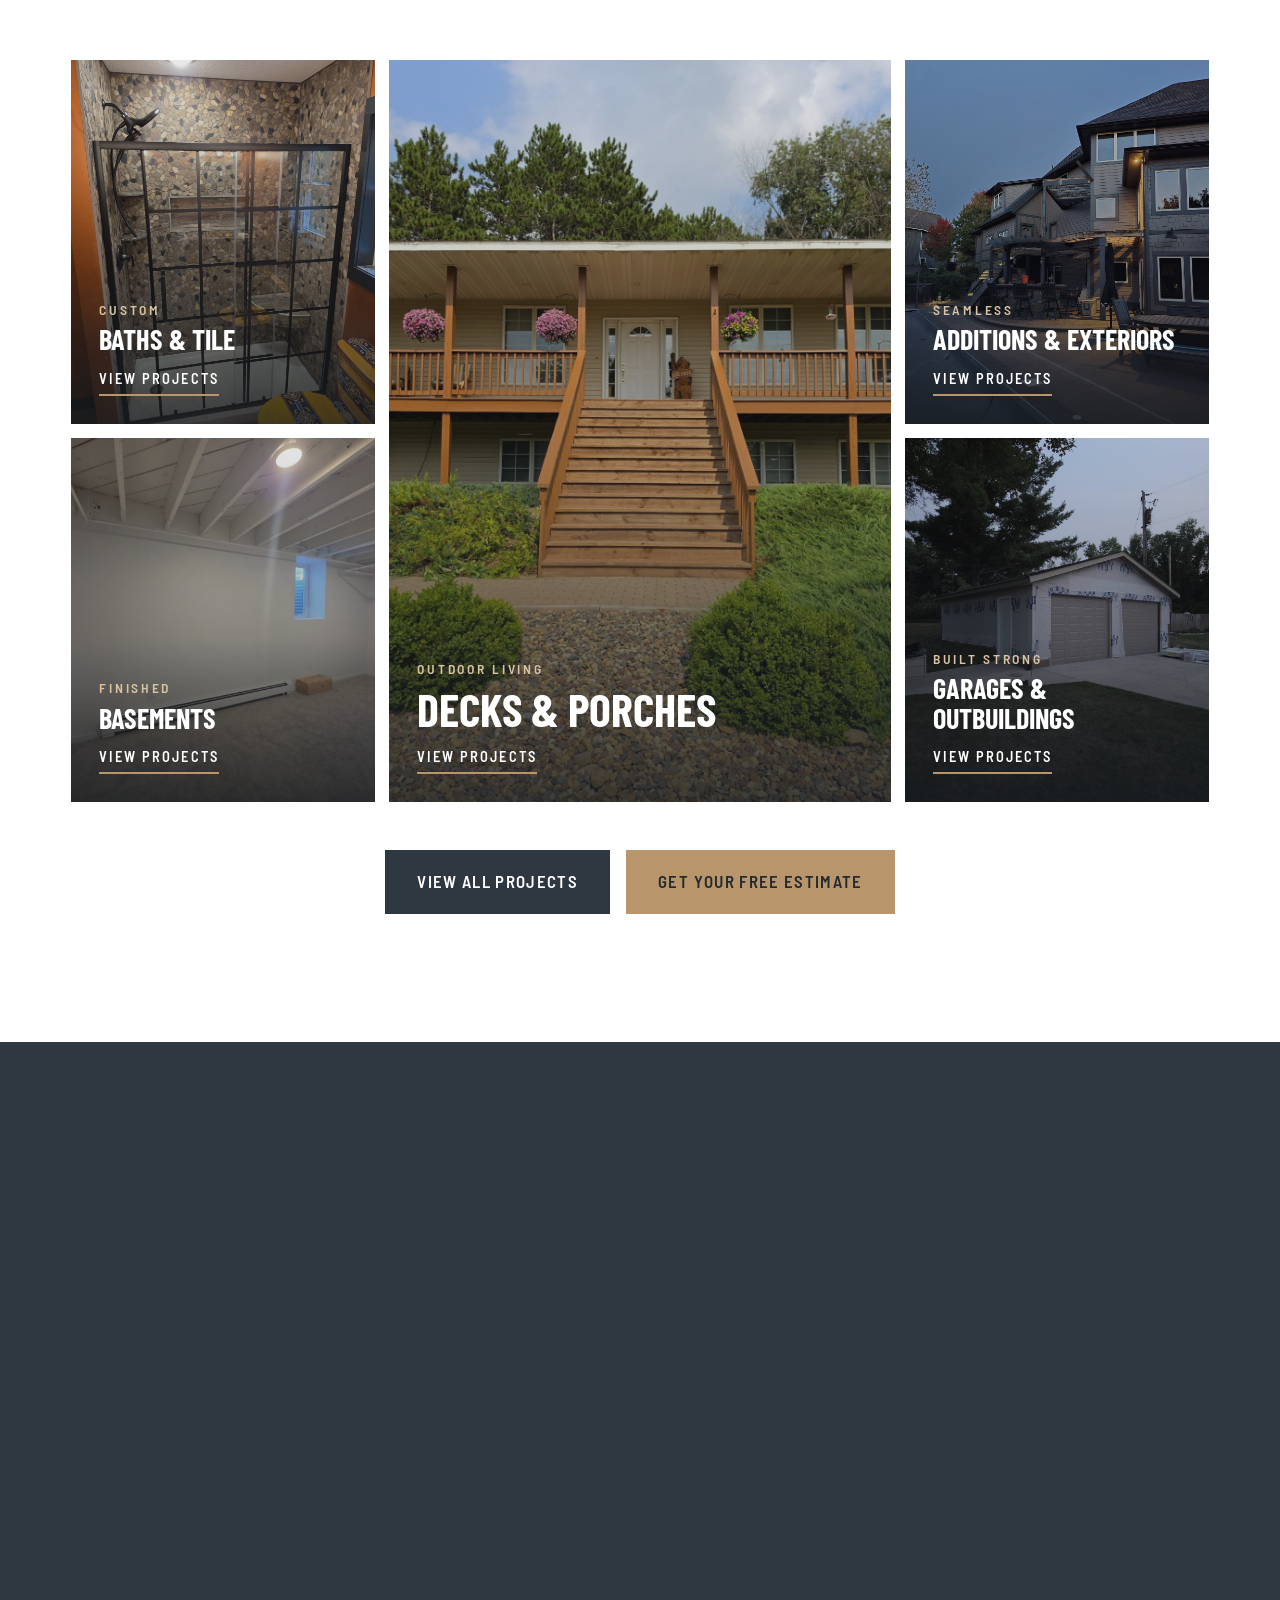
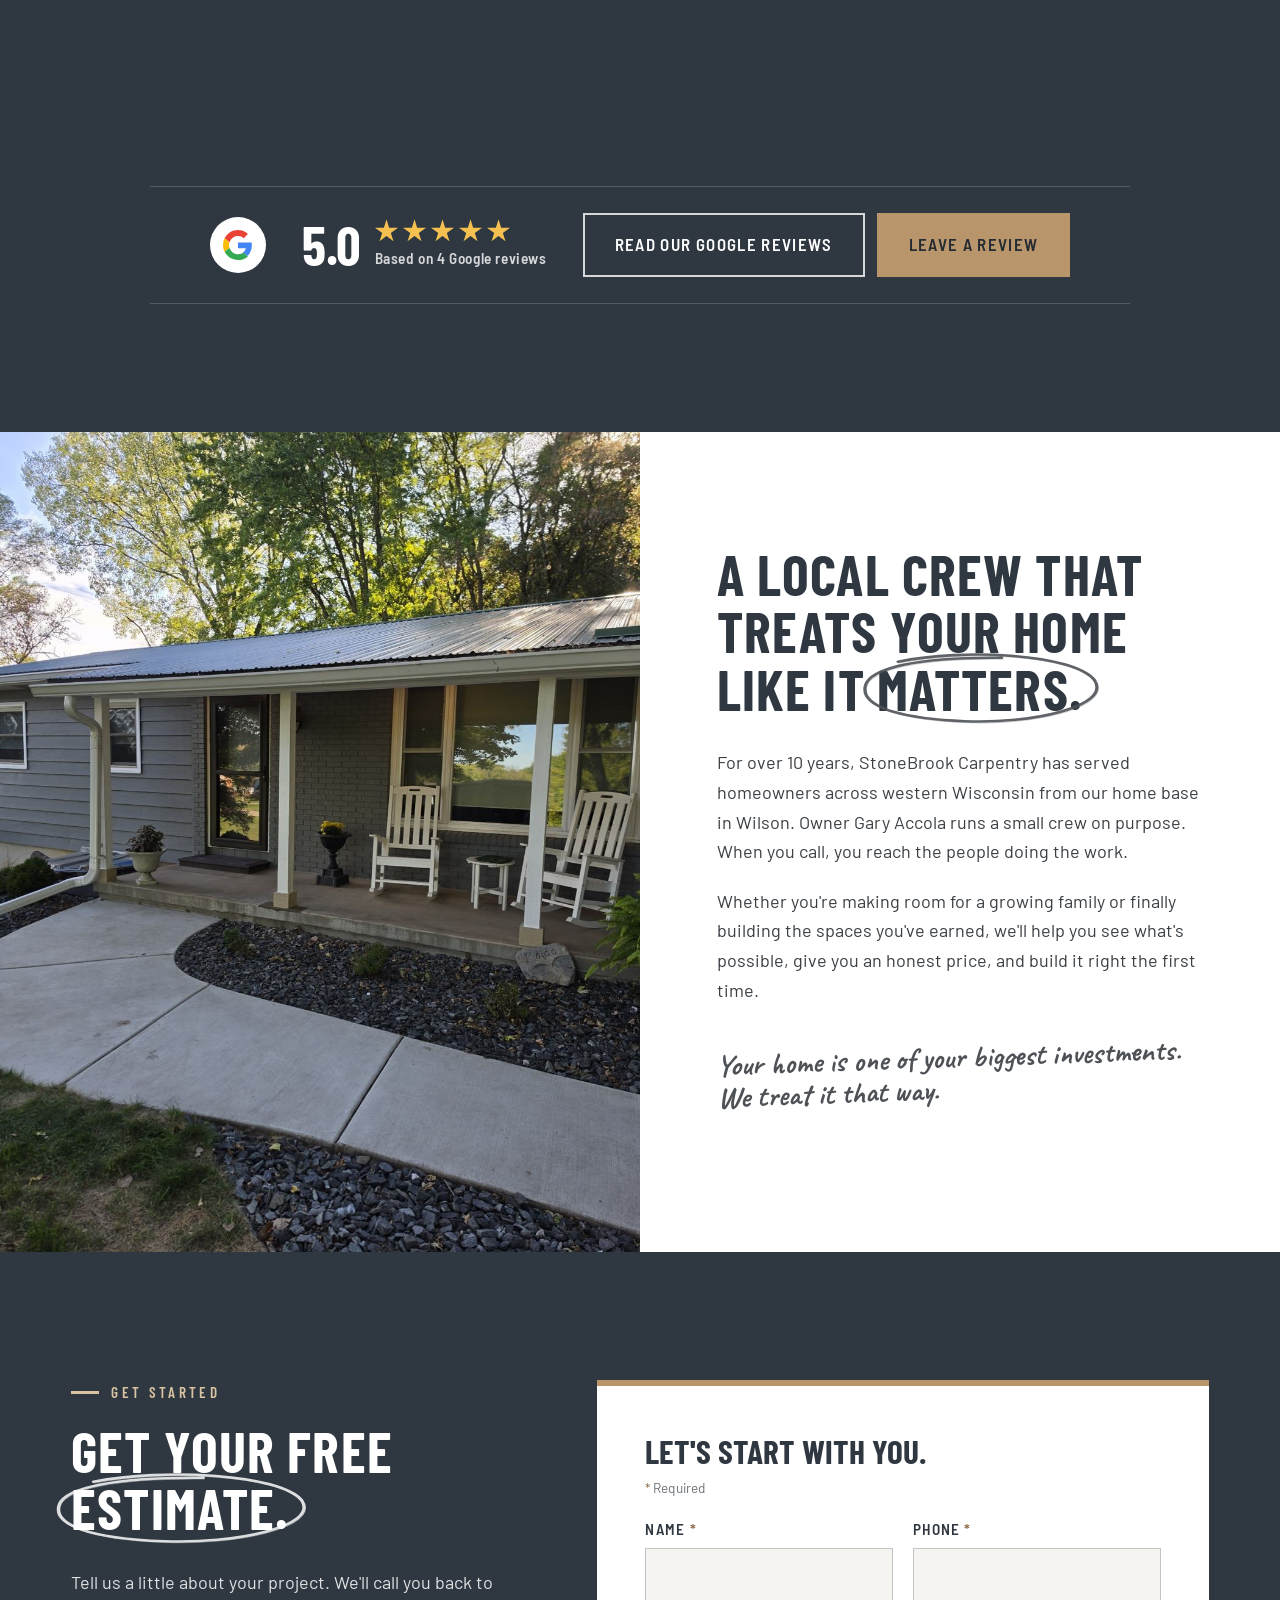
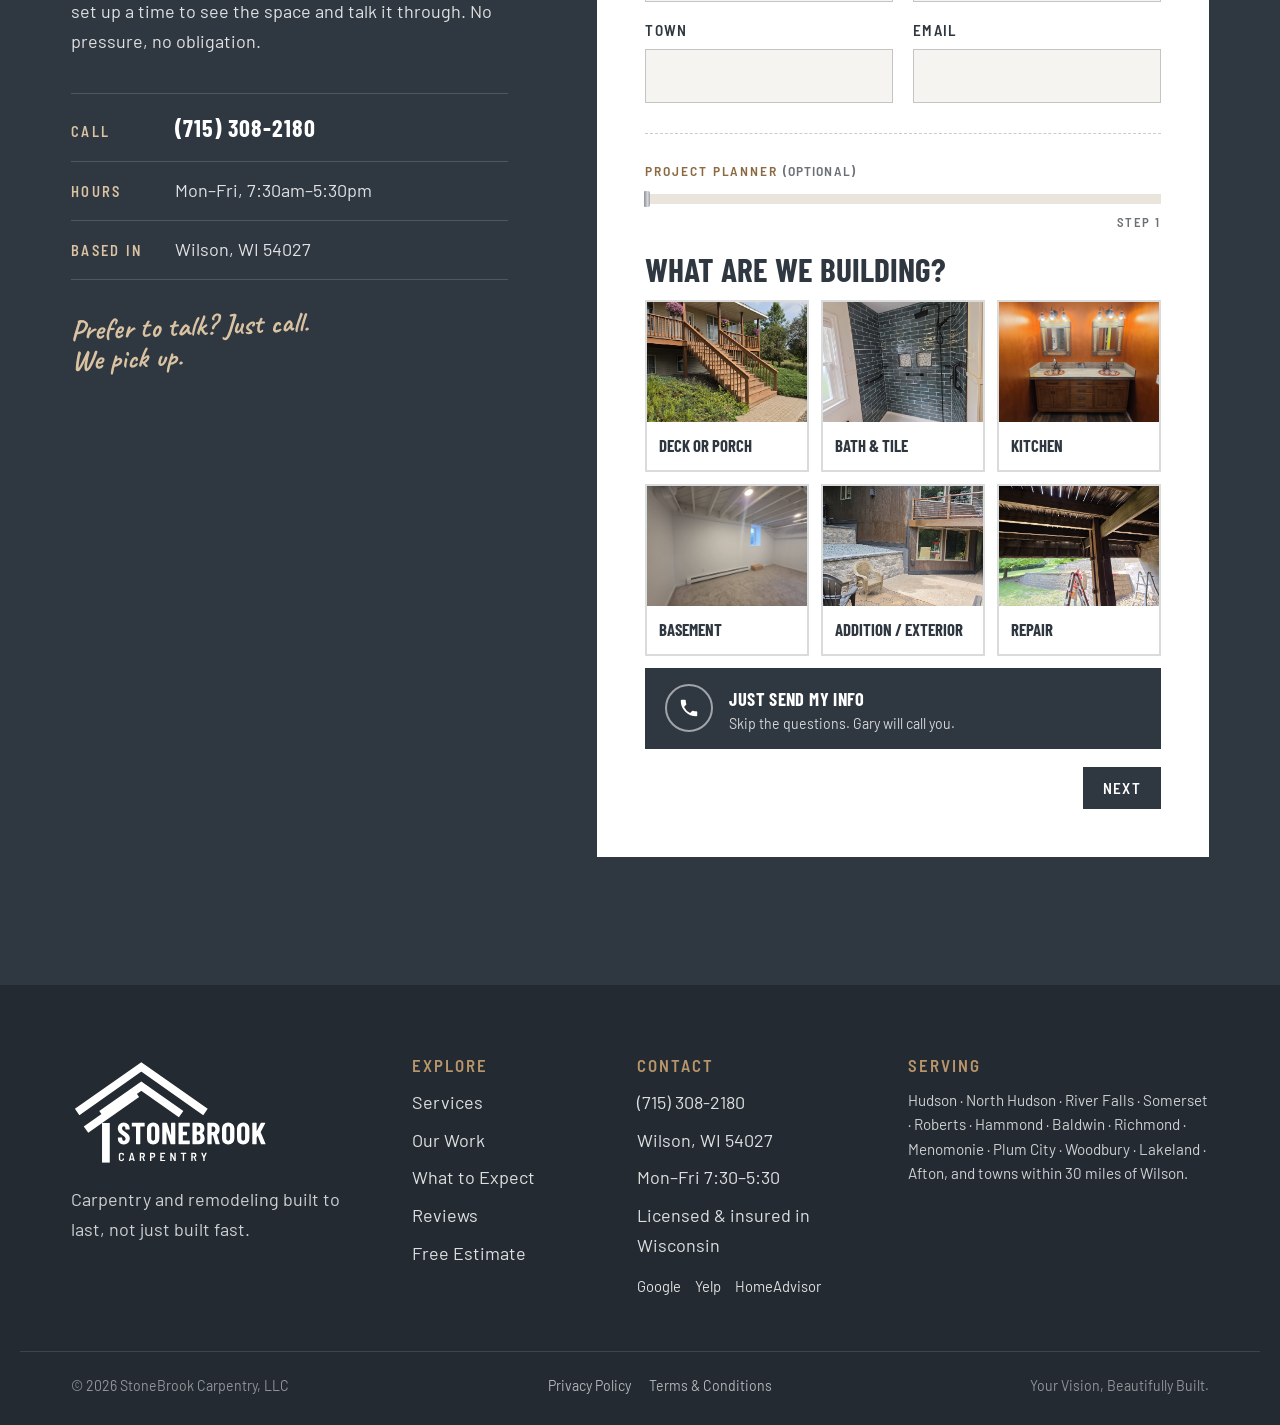
==== commit e2e0f32d: "Redesigned thank-you and 404 pages: what-happens-next notepad, tape measure 404, photo cards Co-Auth" ====
--- a/index.html
+++ b/index.html
@@ -27,7 +27,7 @@
 <link rel="preconnect" href="https://fonts.googleapis.com">
 <link rel="preconnect" href="https://fonts.gstatic.com" crossorigin>
 <link href="https://fonts.googleapis.com/css2?family=Barlow+Condensed:wght@600;700&family=Barlow+Semi+Condensed:wght@500;600&family=Barlow:ital,wght@0,400;0,500;0,600;1,400&family=Caveat:wght@600;700&display=swap" rel="stylesheet">
-<link rel="stylesheet" href="assets/css/main.css?v=202610301223">
+<link rel="stylesheet" href="assets/css/main.css?v=202610301301">
 <script>
   // Only hide animated elements when JS is running and motion is wanted.
   if (!matchMedia('(prefers-reduced-motion: reduce)').matches) {
@@ -486,9 +486,9 @@
 <nav class="m-bar" aria-label="Quick contact"><a href="tel:+17153082180"><svg viewBox="0 0 24 24" aria-hidden="true"><path d="M6.6 10.8a15.1 15.1 0 0 0 6.6 6.6l2.2-2.2a1 1 0 0 1 1-.25 11.4 11.4 0 0 0 3.6.57 1 1 0 0 1 1 1V20a1 1 0 0 1-1 1A17 17 0 0 1 3 4a1 1 0 0 1 1-1h3.5a1 1 0 0 1 1 1c0 1.25.2 2.45.57 3.57a1 1 0 0 1-.25 1z"/></svg>Call</a><a href="#estimate">Free Estimate</a></nav>
 <!-- /BUILD:mbar -->
 <!-- BUILD:scripts -->
-<script src="assets/js/nav.js?v=202610301223"></script>
-<script src="assets/js/estimate.js?v=202610301223"></script>
-<script src="assets/js/main.js?v=202610301223"></script>
+<script src="assets/js/nav.js?v=202610301301"></script>
+<script src="assets/js/estimate.js?v=202610301301"></script>
+<script src="assets/js/main.js?v=202610301301"></script>
 <!-- /BUILD:scripts -->
 </body>
 </html>
--- a/assets/css/main.css
+++ b/assets/css/main.css
@@ -735,12 +735,6 @@
 .legal .todo { color: var(--muted); font-style: italic; }
 .draft-flag { background: #FBF6DC; border-left: 4px solid var(--tan); padding: 16px 20px; margin-bottom: 36px; }
 
-/* ---------- 404 ---------- */
-.nf { padding: clamp(64px, 9vw, 130px) 0; text-align: center; }
-.nf-wrap { max-width: 760px; }
-.nf-num { margin: 0; font-family: var(--hand); font-size: clamp(5rem, 14vw, 9rem); line-height: 1; color: var(--graphite); }
-.nf h1 { font-size: clamp(2.4rem, 5.5vw, 4.2rem); }
-.nf-links { display: flex; flex-wrap: wrap; justify-content: center; gap: 12px; margin: 28px 0; }
 
 /* ---------- Masking tape (review notes, punch list, stacked cards) ----------
    One look everywhere: semi-transparent paper tape with a faint crepe texture,
@@ -769,13 +763,53 @@
 .footer-find { display: flex; flex-wrap: wrap; gap: 6px 14px; margin-top: 6px; }
 .footer-find a { font-size: .92rem; }
 
+
+/* ---------- Photo cards (404 + thank-you) ---------- */
+.go-head { margin: 0 0 16px; font-family: var(--semi); font-weight: 600; font-size: .9rem; letter-spacing: .14em; text-transform: uppercase; color: var(--tan-deep); }
+.go-cards { display: grid; grid-template-columns: repeat(4, minmax(0, 1fr)); gap: 16px; }
+.go-card { position: relative; display: flex; align-items: flex-end; aspect-ratio: 4 / 3; overflow: hidden; background: var(--slate); color: #fff; text-decoration: none; }
+.go-card img { position: absolute; inset: 0; width: 100%; height: 100%; object-fit: cover; transition: transform .8s cubic-bezier(.2,.7,.2,1); }
+.go-card::after { content: ""; position: absolute; inset: 0; background: linear-gradient(0deg, rgba(22,26,30,.85) 0%, rgba(22,26,30,.2) 60%, rgba(22,26,30,0) 100%); }
+.go-card span { position: relative; z-index: 1; padding: 16px 18px; font-family: var(--display); font-weight: 700; font-size: 1.35rem; letter-spacing: .03em; text-transform: uppercase; }
+.go-card:hover img { transform: scale(1.05); }
+.go-card:focus-visible { outline: 3px solid var(--tan); outline-offset: 3px; }
+.go-est { flex-direction: column; align-items: flex-start; justify-content: flex-end; background: var(--tan); color: var(--slate-dark); }
+.go-est::after { display: none; }
+.go-est .go-k { padding-bottom: 0; font-family: var(--hand); font-size: 1.6rem; text-transform: none; letter-spacing: 0; }
+.go-est:hover { background: #c7a57a; }
+@media (max-width: 860px) { .go-cards { grid-template-columns: repeat(2, minmax(0, 1fr)); gap: 10px; } .go-card span { font-size: 1.05rem; padding: 12px; } }
+
+/* ---------- 404 ---------- */
+.nf { padding: clamp(56px, 8vw, 110px) 0 clamp(56px, 7vw, 96px); }
+.nf-grid { display: grid; grid-template-columns: minmax(0, 1fr) minmax(0, 1.1fr); gap: clamp(28px, 6vw, 90px); align-items: center; margin-bottom: clamp(48px, 6vw, 80px); }
+.nf-art { text-align: center; }
+.nf-num { margin: 0; font-family: var(--hand); font-weight: 700; font-size: clamp(6rem, 15vw, 11rem); line-height: 1; color: var(--slate); }
+.nf-num .pmark { padding: 0 .25em; }
+.nf-tape { position: relative; height: 34px; width: min(100%, 440px); margin: 18px auto 0; transform: rotate(-3deg); --tape-h: 34px; }
+.nf-tape .tape-blade { width: 72%; height: 34px; box-shadow: 0 6px 14px rgba(0,0,0,.25); border-radius: 2px; }
+.nf-tape .tape-hook { width: 14px; right: -10px; height: 44px; top: -5px; }
+.nf-note { margin: 22px 0 0; font-size: 1.9rem; color: var(--graphite); transform: rotate(-2deg); }
+.nf-copy h1 { font-size: clamp(2.6rem, 5.6vw, 4.6rem); }
+.nf-copy p { max-width: 34em; }
+.nf-links { display: flex; flex-wrap: wrap; gap: 12px; margin-top: 26px; }
+@media (max-width: 860px) { .nf-grid { grid-template-columns: 1fr; text-align: center; } .nf-copy p { margin-left: auto; margin-right: auto; } .nf-links { justify-content: center; } .nf-copy .kicker { justify-content: center; } }
+
 /* ---------- Thank-you page ---------- */
-.thanks { padding: clamp(64px, 9vw, 130px) 0; text-align: center; }
-.thanks-wrap { max-width: 760px; }
-.thanks .check { width: 84px; height: 84px; margin: 0 auto 18px; border-radius: 50%; display: grid; place-items: center; background: var(--tan); }
-.thanks .check svg { width: 40px; height: 40px; fill: none; stroke: #fff; stroke-width: 3.2; stroke-linecap: round; stroke-linejoin: round; }
-.thanks h1 { font-size: clamp(2.4rem, 5.5vw, 4.2rem); }
-.thanks .next { display: flex; flex-wrap: wrap; justify-content: center; gap: 12px; margin: 30px 0 18px; }
+.thanks { padding: clamp(56px, 8vw, 110px) 0; background: var(--slate); color: rgba(255,255,255,.88); }
+.thanks-grid { display: grid; grid-template-columns: minmax(0, 1fr) minmax(0, .9fr); gap: clamp(32px, 6vw, 90px); align-items: center; }
+.thanks .kicker { color: var(--tan-light); }
+.thanks h1 { color: #fff; font-size: clamp(2.6rem, 5.4vw, 4.6rem); }
+.thanks-copy > p { max-width: 32em; font-size: 1.15rem; }
+.thanks-call { display: grid; gap: 2px; margin-top: 30px; padding-top: 24px; border-top: 1px solid rgba(255,255,255,.15); }
+.thanks-call .label { font-family: var(--semi); font-weight: 600; font-size: .85rem; letter-spacing: .16em; text-transform: uppercase; color: var(--tan-light); }
+.thanks-call a { font-family: var(--display); font-weight: 700; font-size: clamp(2rem, 4vw, 2.8rem); letter-spacing: .02em; color: #fff; text-decoration: none; }
+.thanks-call a:hover { color: var(--tan-light); }
+.thanks-hours { font-size: .95rem; color: rgba(255,255,255,.7); }
+.thanks-note { color: var(--text); }
+.thanks-more { padding: clamp(48px, 6vw, 80px) 0; }
+.thanks-reviews { margin: 22px 0 0; text-align: center; }
+.thanks-reviews a { font-family: var(--semi); font-weight: 600; color: var(--slate); text-underline-offset: 4px; text-decoration-color: var(--tan); }
+@media (max-width: 860px) { .thanks-grid { grid-template-columns: 1fr; } }
 
 /* Small tan labels on the dark estimate band use the lighter tan for readable contrast */
 .estimate .kicker { color: var(--tan-light); }
